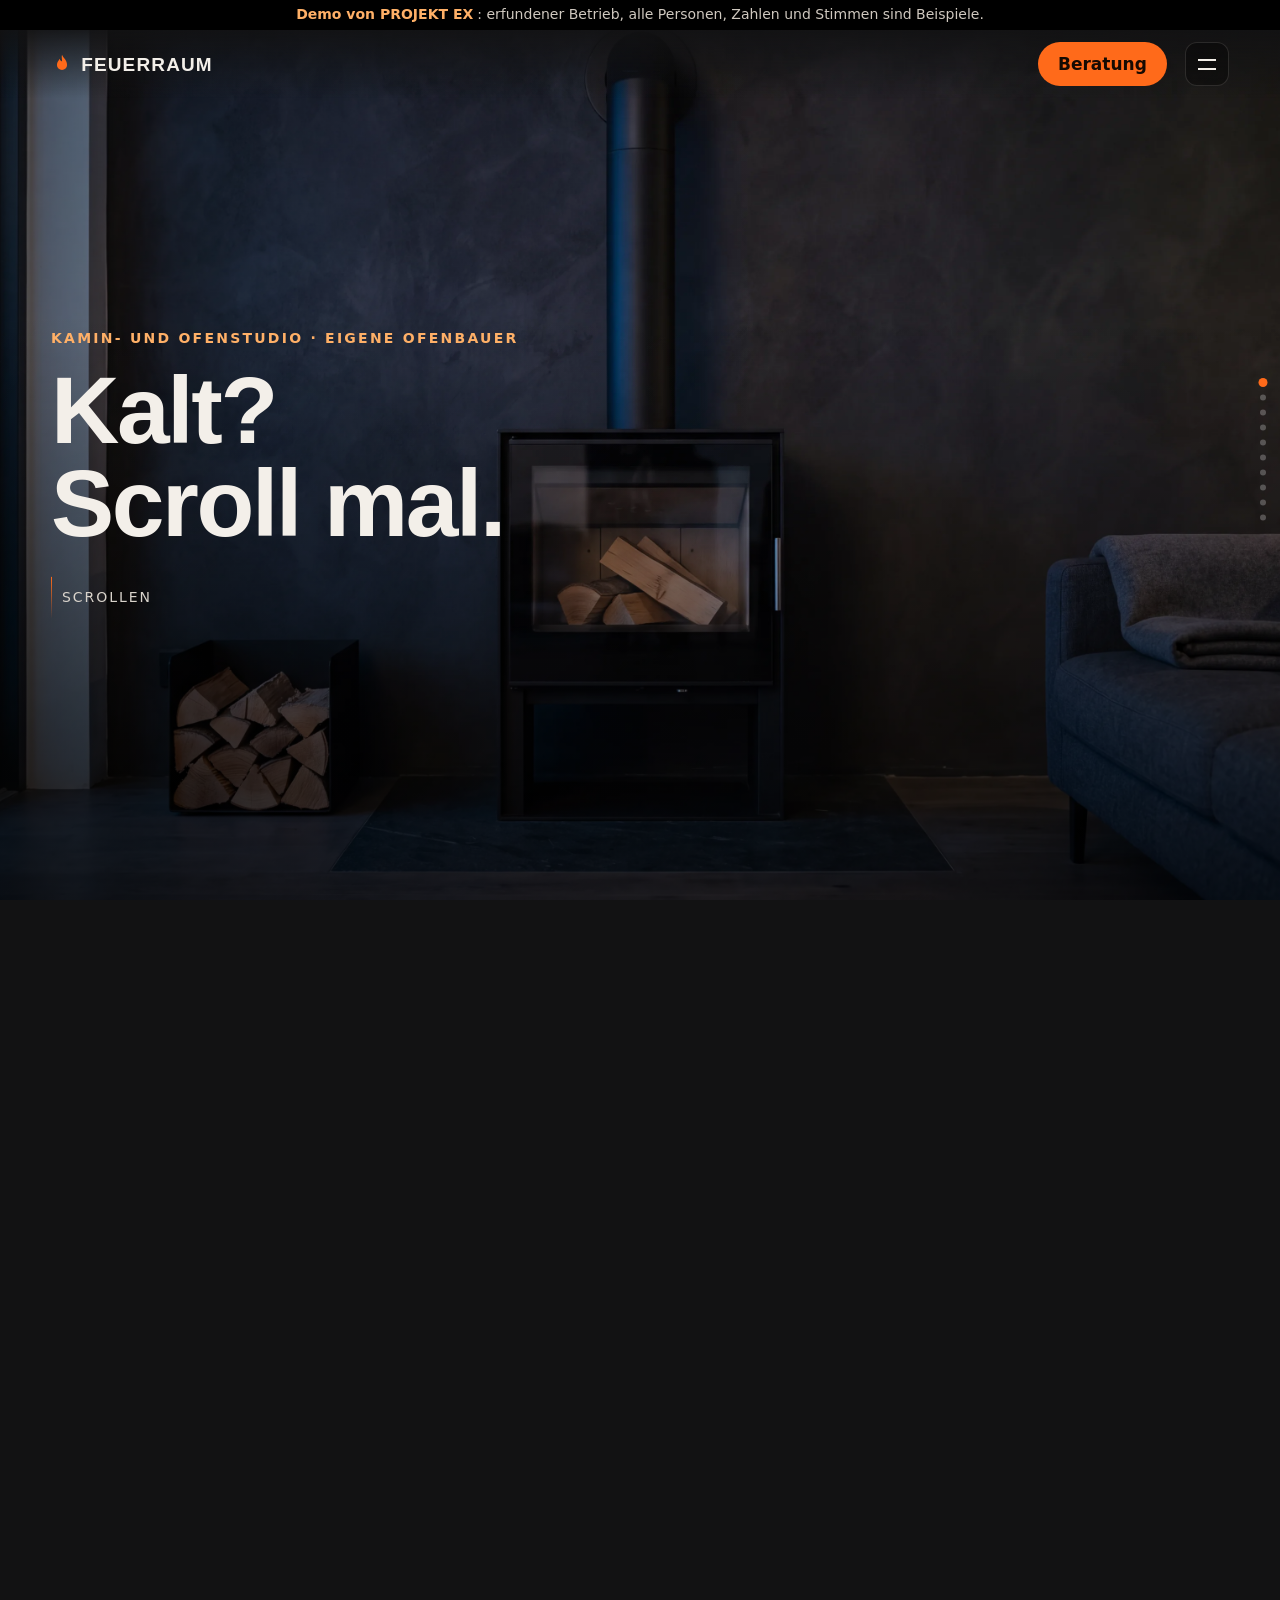
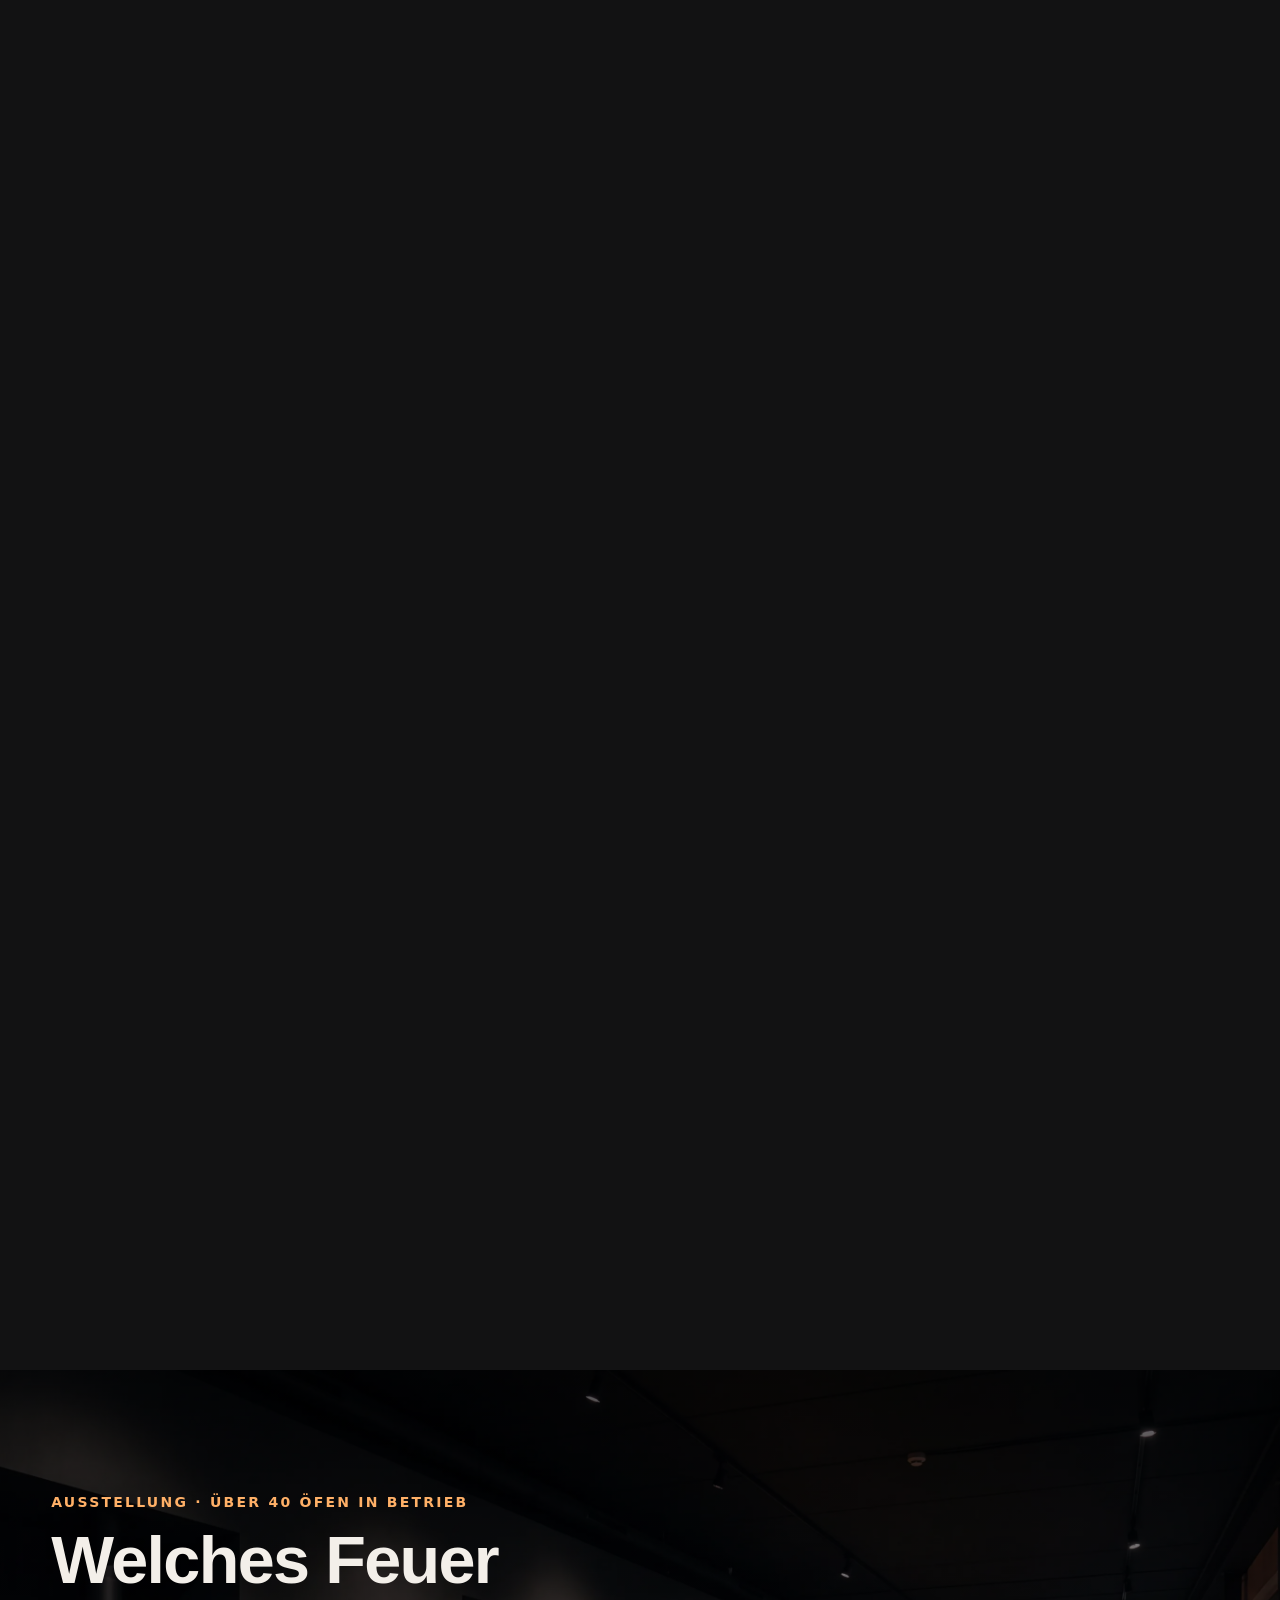
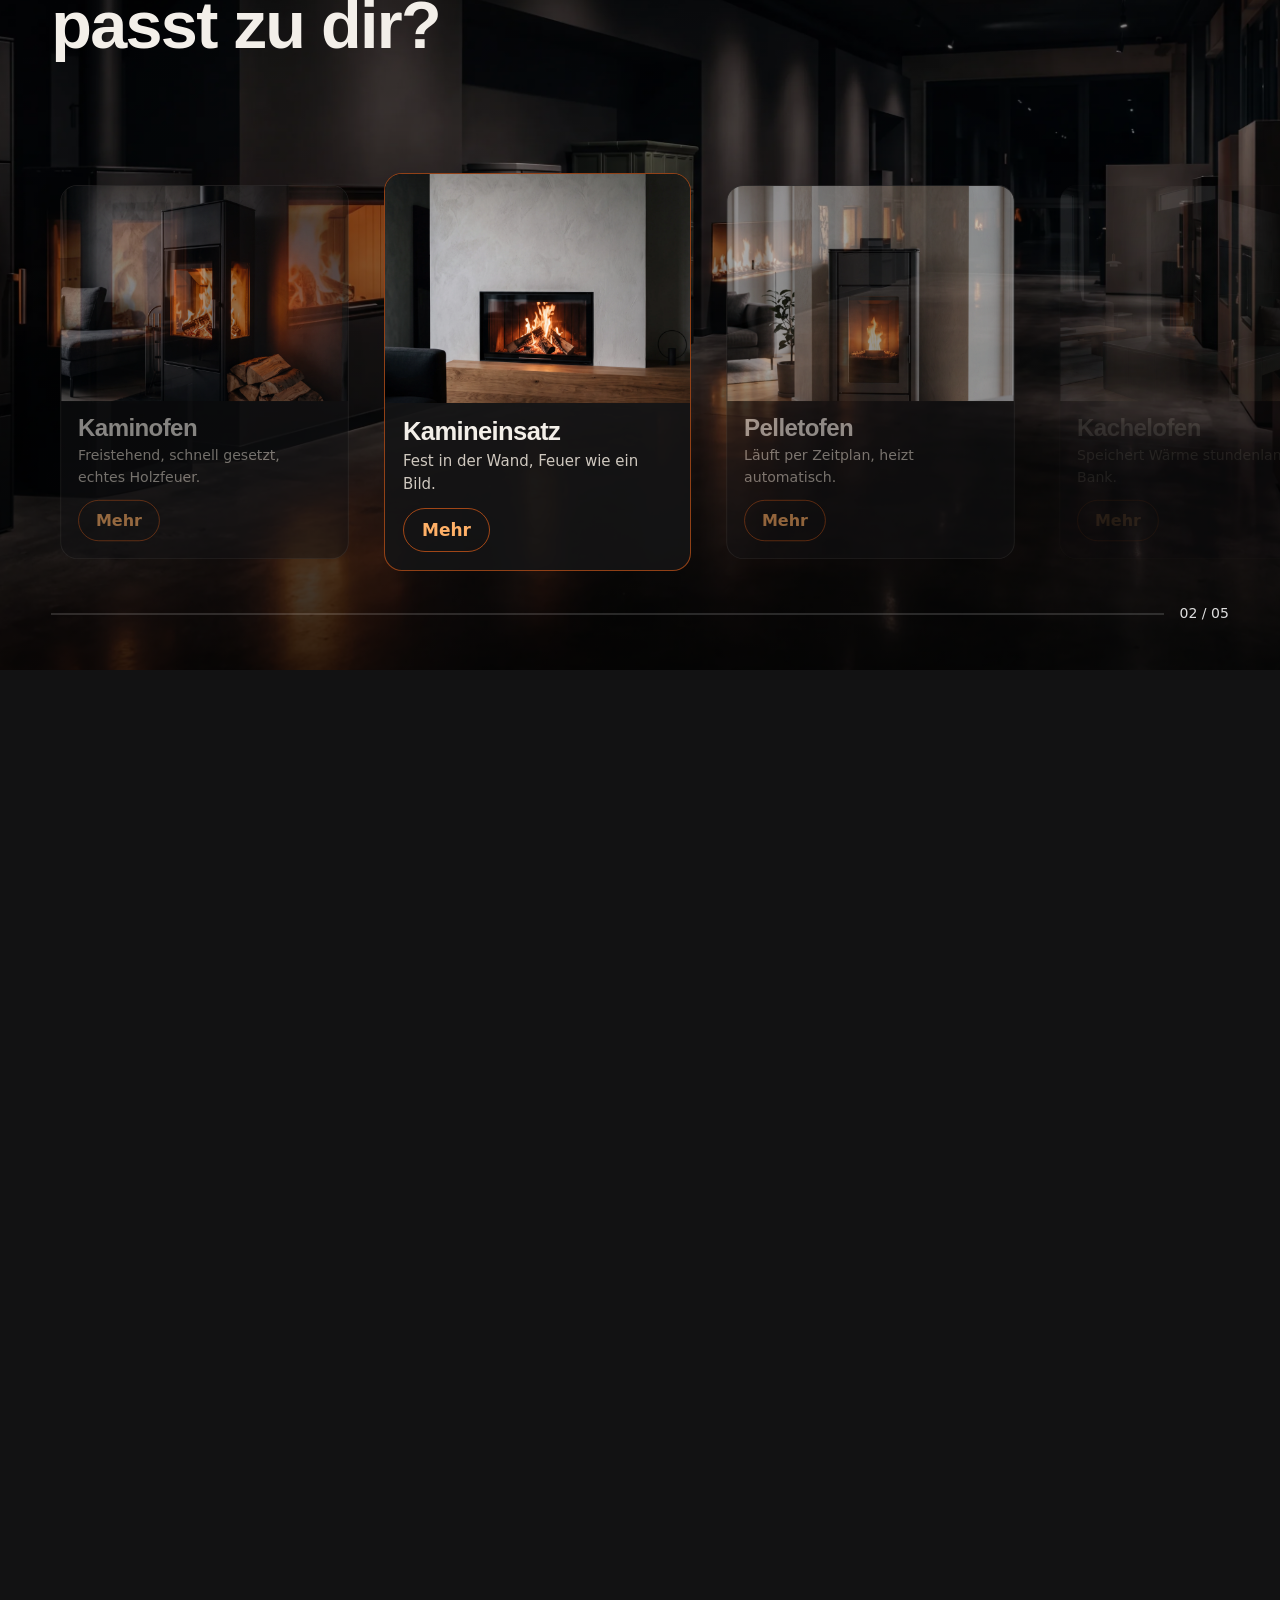
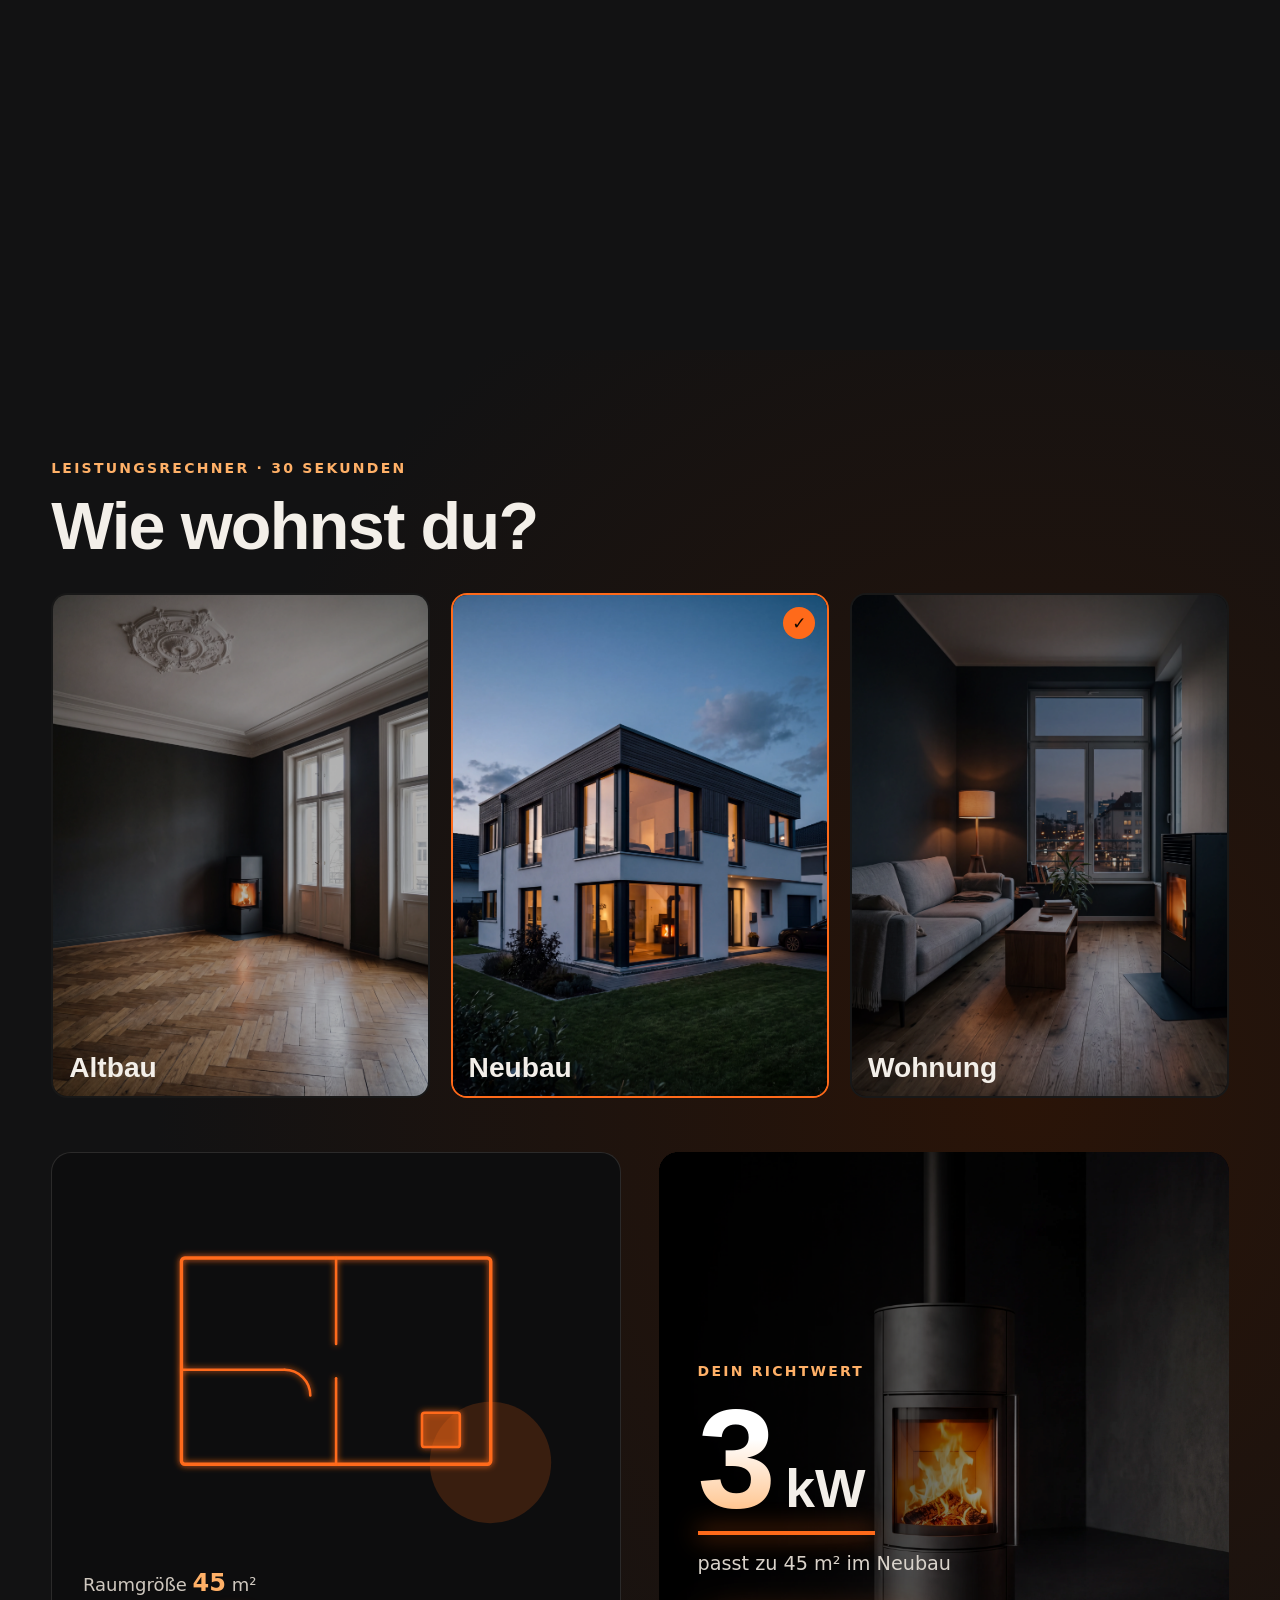
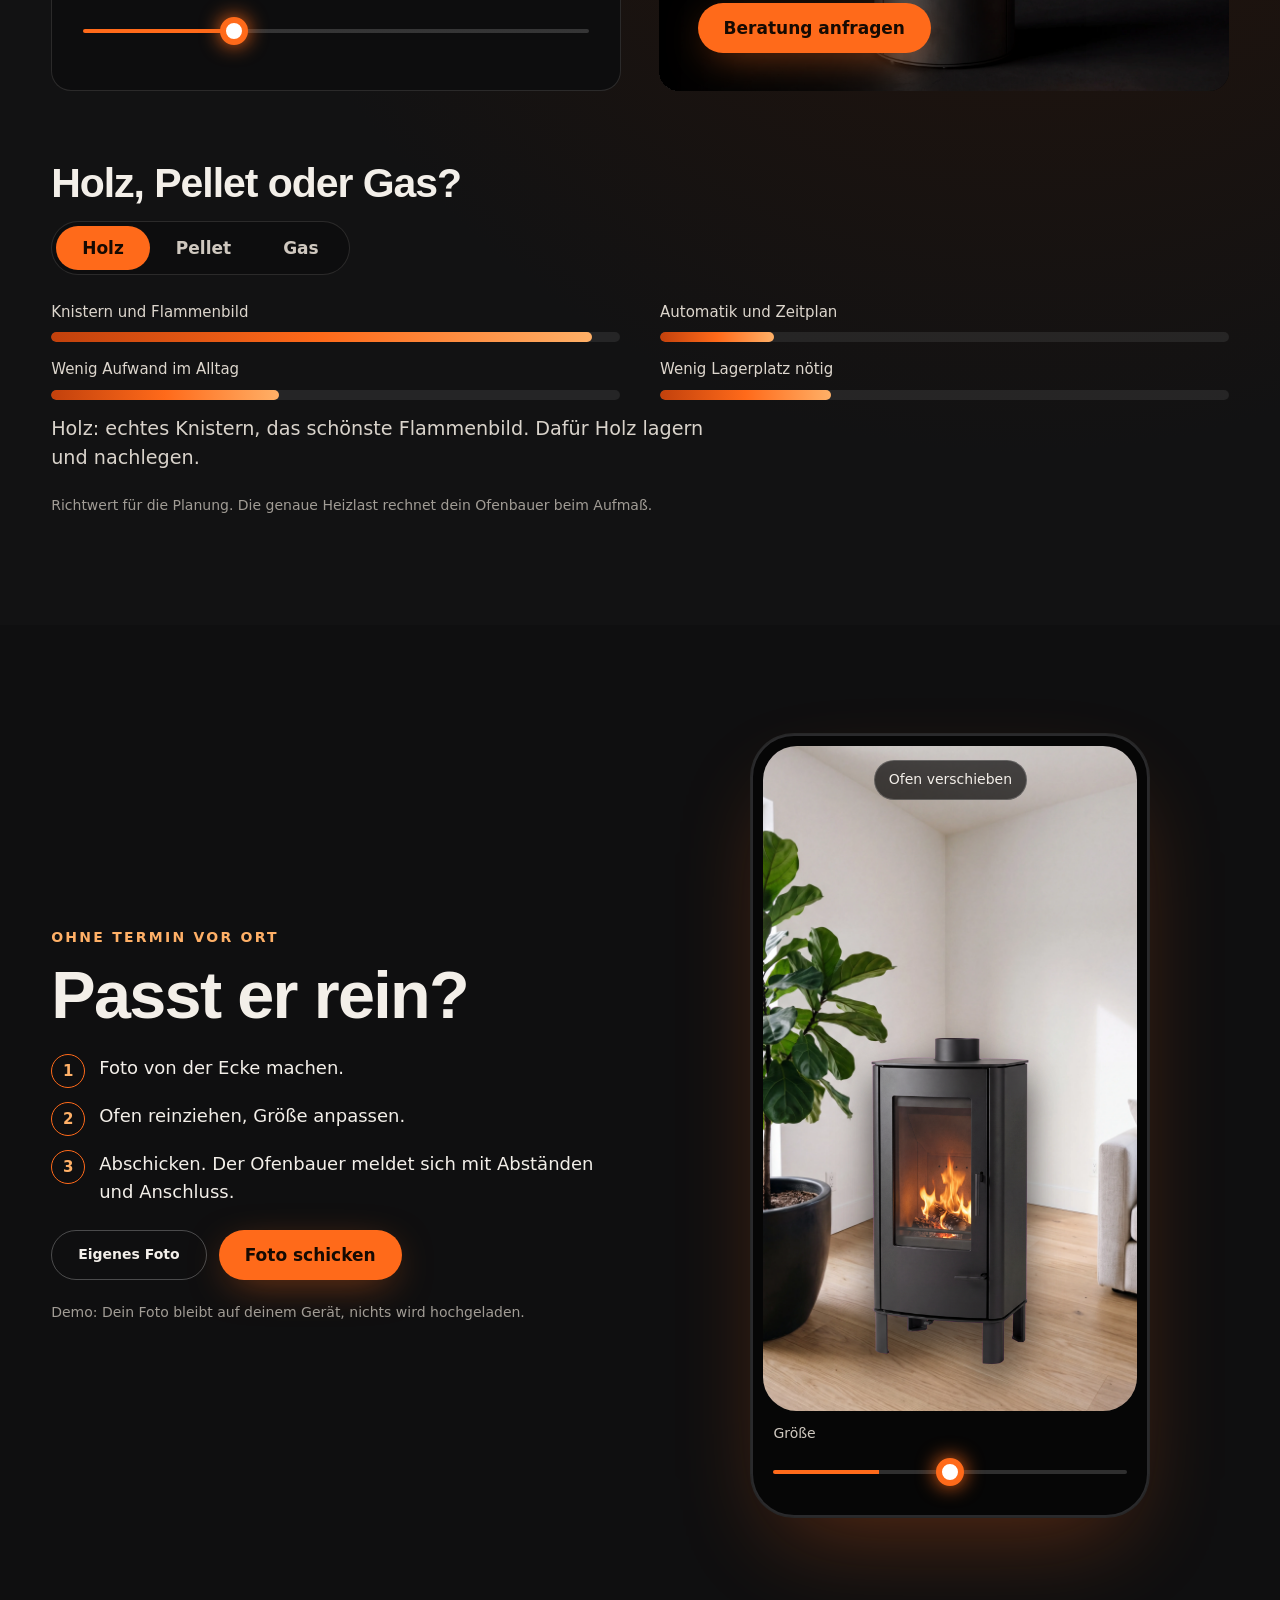
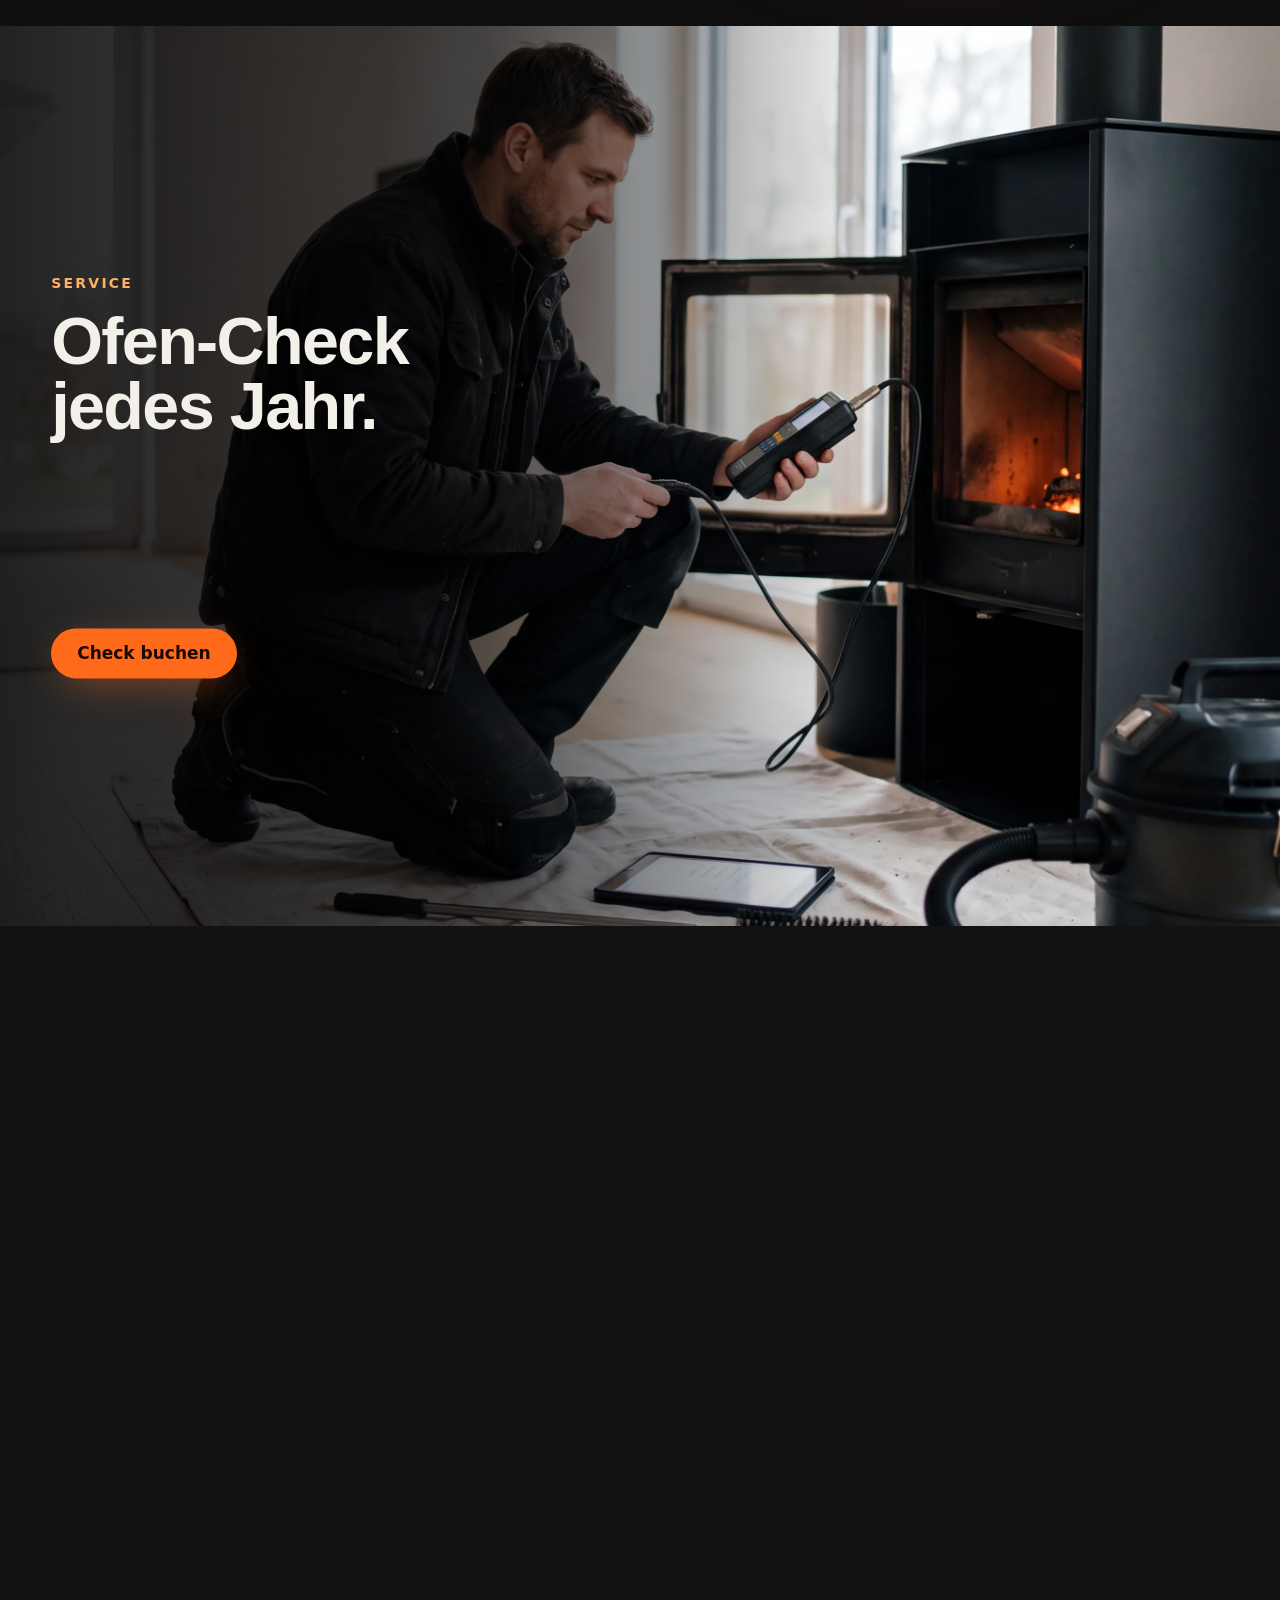
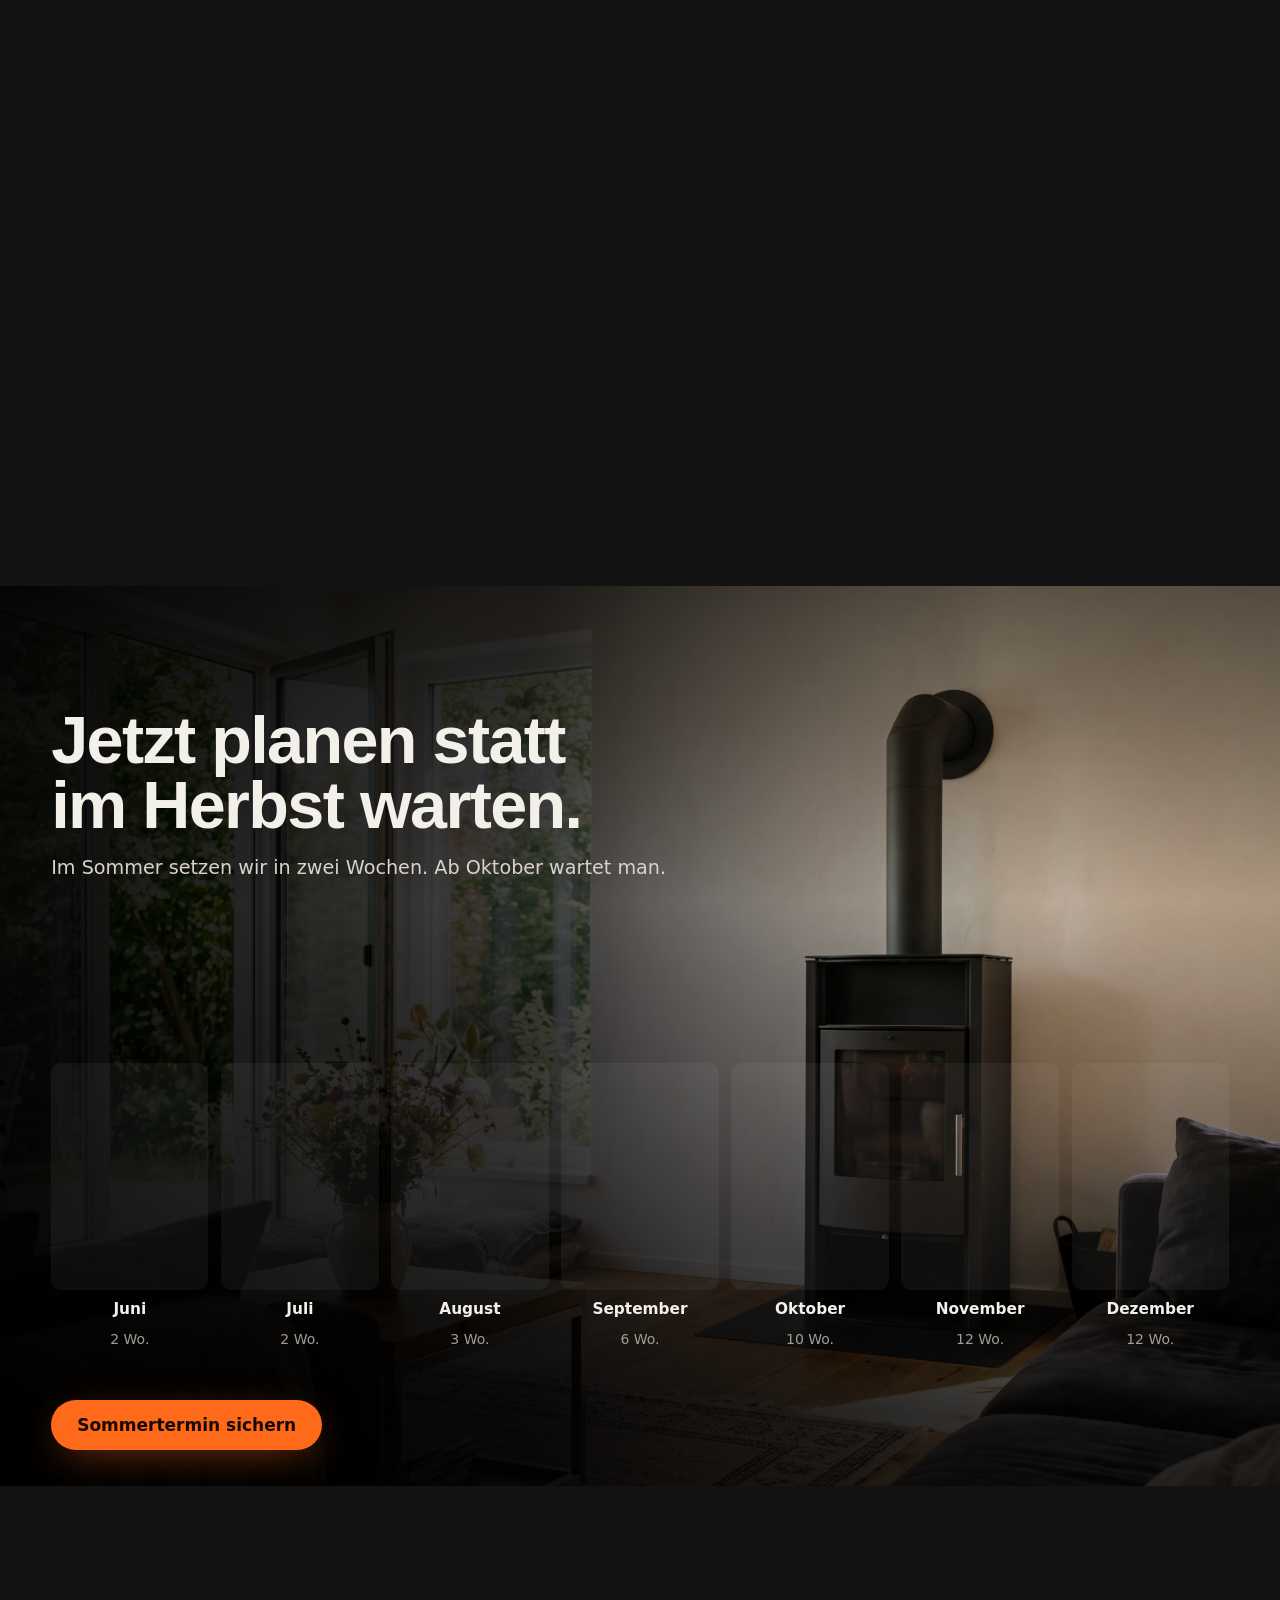
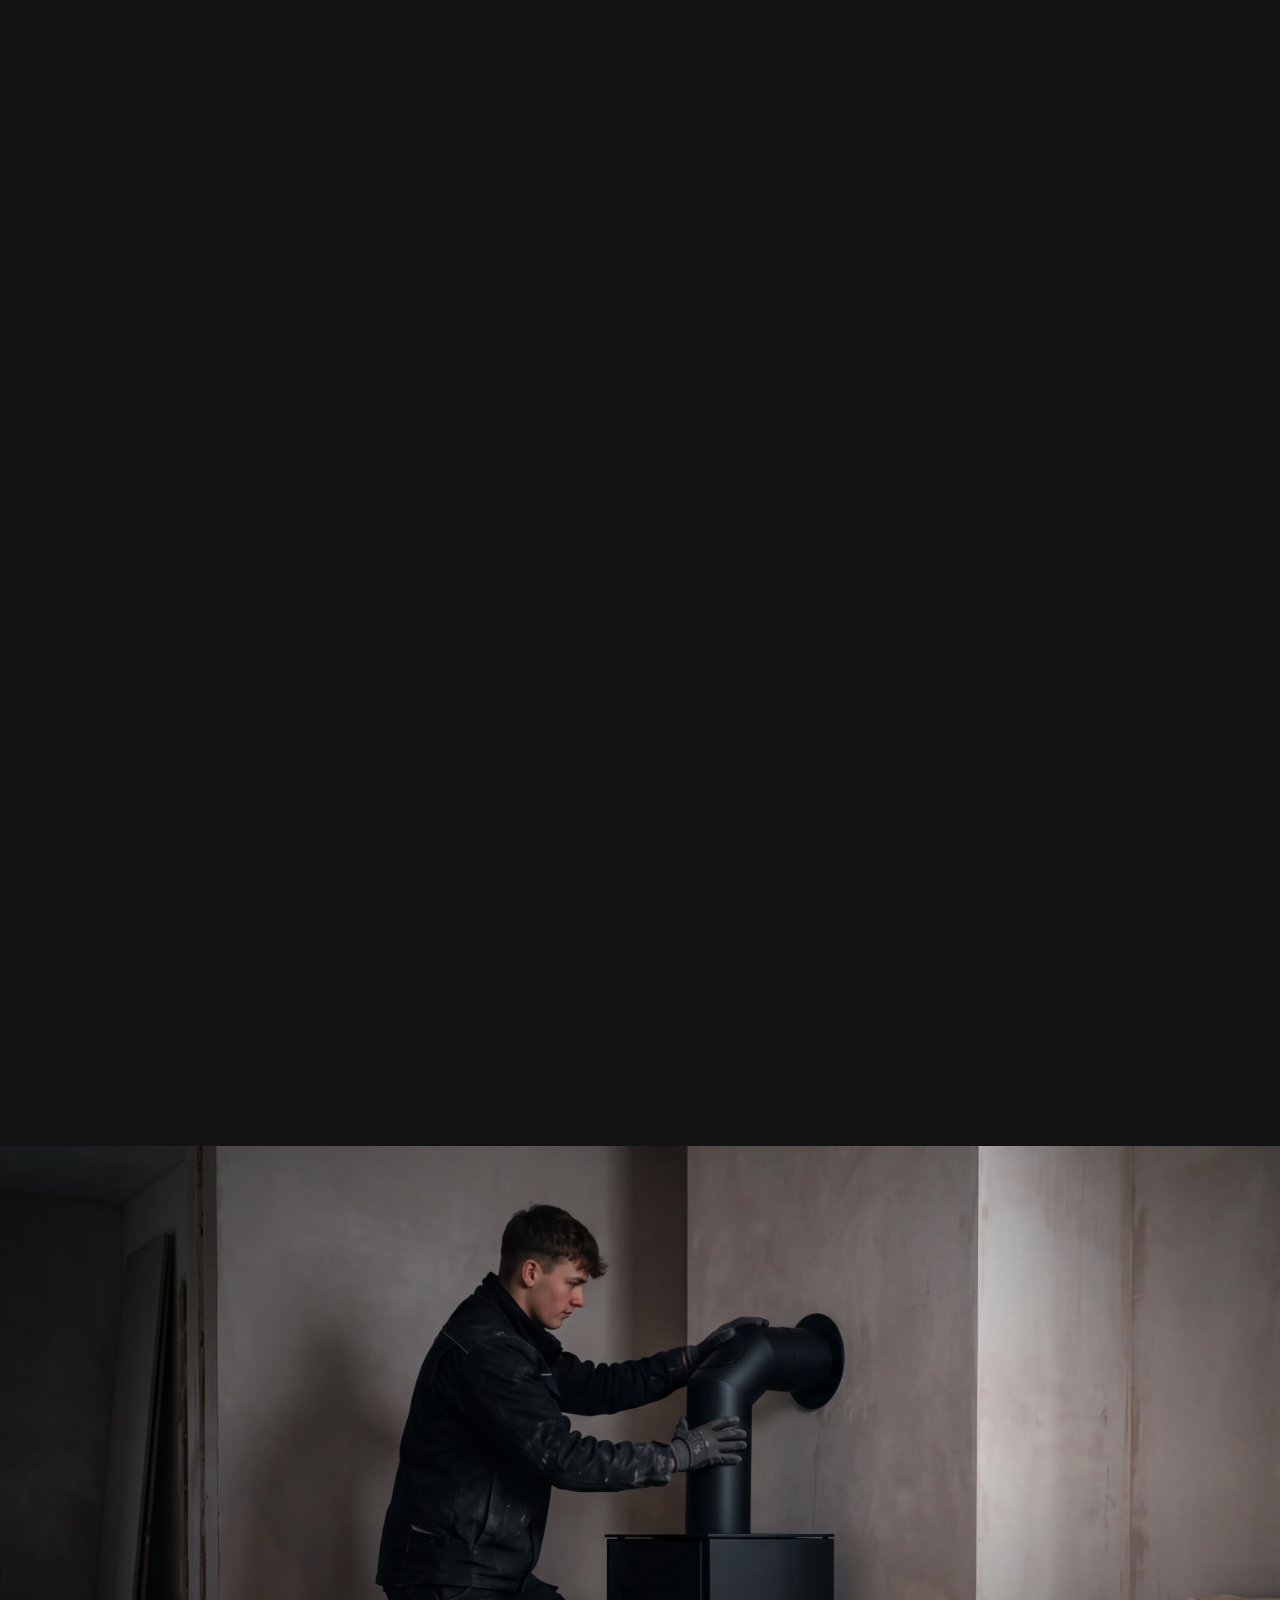
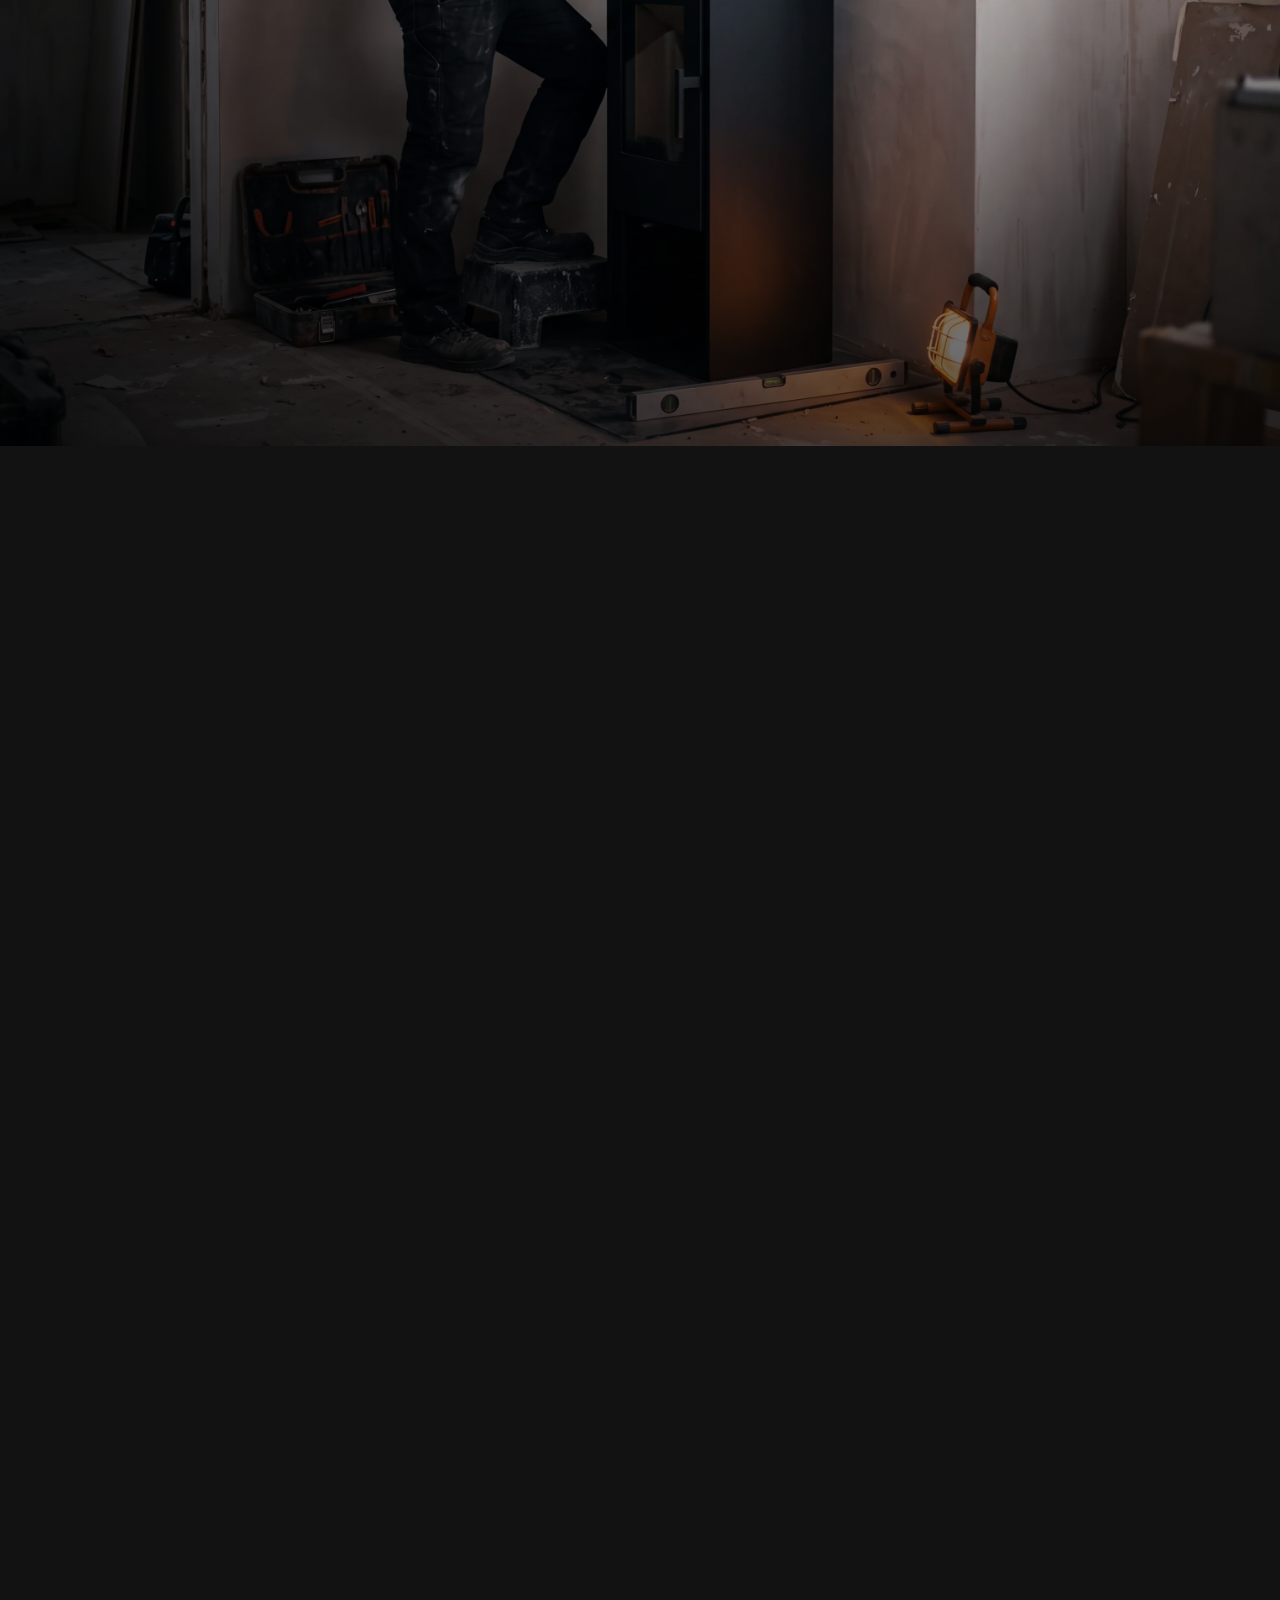
==== site/index.html @ bd29fd0e "FEUERRAUM Demo-Seite: alle Kapitel, 18 Bilder 4K, 3 Video-Entwürfe Co-Authored-By: Claude Opus 5.5 <" ====
<!doctype html>
<html lang="de">
<head>
<meta charset="utf-8">
<meta name="viewport" content="width=device-width,initial-scale=1,viewport-fit=cover">
<title>FEUERRAUM Kamin- und Ofenstudio (Demo)</title>
<meta name="description" content="Demo von PROJEKT EX: Website für ein erfundenes Kamin- und Ofenstudio mit eigenen Ofenbauern.">
<meta name="theme-color" content="#121213">
<link rel="icon" href="data:image/svg+xml,%3Csvg xmlns='http://www.w3.org/2000/svg' viewBox='0 0 64 64'%3E%3Crect width='64' height='64' rx='14' fill='%23121213'/%3E%3Cpath d='M32 10c4 10 14 14 14 28a14 14 0 0 1-28 0c0-8 5-11 7-17 2 5 5 7 7 7 0-6-2-12 0-18z' fill='%23ff6a1a'/%3E%3C/svg%3E">
<link rel="stylesheet" href="assets/css/style.css?v=1795502594">
<script>try{fetch('version.txt?'+Date.now(),{cache:'no-store'}).then(function(r){return r.ok?r.text():''}).then(function(v){v=v.trim();if(v&&v!=='1795502594'&&location.search.indexOf('v='+v)<0){var u=new URL(location.href);u.searchParams.set('v',v);location.replace(u.href)}}).catch(function(){})}catch(e){}</script>
</head>
<body>
<div class="demo"><span class="for">So könnte das für <span data-firma></span> aussehen. </span><b>Demo von PROJEKT EX</b><span class="long">: erfundener Betrieb, alle Personen, Zahlen und Stimmen sind Beispiele.</span><span class="short"> · erfundener Betrieb</span></div>

<header class="nav">
  <a class="nav-brand" href="#top" aria-label="FEUERRAUM, nach oben"><svg viewBox="0 0 24 24" aria-hidden="true"><path d="M12 2c1.6 4 5.5 5.6 5.5 11a5.5 5.5 0 0 1-11 0c0-3.2 2-4.4 2.8-6.7.8 2 2 2.8 2.8 2.8 0-2.4-.8-4.7-.1-7.1z"/></svg>FEUERRAUM</a>
  <nav class="nav-links" aria-label="Kapitel">
    <a href="#oefen">Öfen</a><a href="#rechner">Rechner</a><a href="#passt">Passt er rein?</a><a href="#service">Service</a><a href="#karriere">Karriere</a><a href="#bewertungen">Bewertungen</a><a href="#besuch">Ausstellung</a>
  </nav>
  <button class="nav-cta" data-open="termin">Beratung</button>
  <button class="nav-menu" aria-label="Menü öffnen" aria-expanded="false"><span></span><span></span></button>
</header>
<nav class="menu" aria-label="Kapitel (Menü)">
  <a href="#flamme">Erste Flamme</a><a href="#oefen">Öfen</a><a href="#rechner">Leistungsrechner</a><a href="#passt">Passt er rein?</a><a href="#service">Ofen-Check</a><a href="#planen">Früh planen</a><a href="#karriere">Karriere</a><a href="#bewerben">Bewerben</a><a href="#bewertungen">Bewertungen</a><a href="#besuch">Ausstellung</a>
</nav>
<div class="dots" aria-hidden="true"></div>

<main id="top">

<!-- 1 FILM: Erste Flamme (kalt → Streichholz → warm) -->
<section class="ch film" id="flamme" style="--h:330vh">
  <div class="stage">
    <div class="media">
      <img class="still" data-img="f1-kalt" alt="Wohnzimmer zur blauen Stunde, der Kaminofen ist noch kalt">
      <img class="still warm" data-img="f1-warm" alt="">
      <video class="vid" muted playsinline preload="auto" data-src="assets/vid/flamme"></video>
    </div>
    <div class="shade"></div>
    <div class="beat b-hero">
      <p class="kicker">Kamin- und Ofenstudio · eigene Ofenbauer</p>
      <h1>Kalt?<br>Scroll mal.</h1>
      <p class="hint"><span></span>Scrollen</p>
    </div>
    <div class="beat b-2"><h2>Die erste Flamme.</h2><p class="sub">Geplant, gesetzt und angeschlossen von unseren Ofenbauern.</p></div>
    <div class="beat b-3"><h2>Wärme,<br>die man sieht.</h2></div>
    <div class="glow"></div>
  </div>
</section>

<!-- 2 FILM + MOTION: Showroom, horizontale Fahrt durch fünf Feuerarten -->
<section class="ch ride" id="oefen" style="--h:420vh">
  <div class="stage">
    <div class="media">
      <img class="still" data-img="s-showroom" alt="Dunkler Showroom mit vielen brennenden Öfen">
      <video class="vid" muted playsinline preload="auto" data-src="assets/vid/showroom"></video>
    </div>
    <div class="shade dark"></div>
    <div class="ride-head">
      <p class="kicker">Ausstellung · über 40 Öfen in Betrieb</p>
      <h2>Welches Feuer<br>passt zu dir?</h2>
    </div>
    <div class="track" role="list">
      <article class="card" role="listitem" data-k="0"><div class="pic"><img class="still" data-img="o-kaminofen" alt="Freistehender schwarzer Kaminofen mit Holzfeuer"></div><h3>Kaminofen</h3><p>Freistehend, schnell gesetzt, echtes Holzfeuer.</p><button class="more">Mehr</button></article>
      <article class="card" role="listitem" data-k="1"><div class="pic"><img class="still" data-img="o-kamineinsatz" alt="Rahmenloser Kamineinsatz in heller Wand"></div><h3>Kamineinsatz</h3><p>Fest in der Wand, Feuer wie ein Bild.</p><button class="more">Mehr</button></article>
      <article class="card" role="listitem" data-k="2"><div class="pic"><img class="still" data-img="o-pelletofen" alt="Schlanker Pelletofen in Anthrazit"></div><h3>Pelletofen</h3><p>Läuft per Zeitplan, heizt automatisch.</p><button class="more">Mehr</button></article>
      <article class="card" role="listitem" data-k="3"><div class="pic"><img class="still" data-img="o-kachelofen" alt="Moderner Kachelofen mit dunkelgrünen Kacheln und Ofenbank"></div><h3>Kachelofen</h3><p>Speichert Wärme stundenlang. Mit Bank.</p><button class="more">Mehr</button></article>
      <article class="card" role="listitem" data-k="4"><div class="pic"><img class="still" data-img="o-gaskamin" alt="Linearer Gaskamin in dunkler Wand"></div><h3>Gaskamin</h3><p>Flamme per Knopfdruck, kein Holz schleppen.</p><button class="more">Mehr</button></article>
    </div>
    <div class="ride-bar"><i></i><span class="ride-n">01 / 05</span></div>
  </div>
</section>

<!-- 3 MOTION: Leistungsrechner (Wohnsituation → Raumgröße → Brennstoff → kW) -->
<section class="blk calc" id="rechner">
  <div class="wrap">
    <p class="kicker">Leistungsrechner · 30 Sekunden</p>
    <h2 class="big">Wie wohnst du?</h2>
    <div class="tiles" role="radiogroup" aria-label="Wohnsituation">
      <button class="tile" role="radio" aria-checked="false" data-f="0.1"><img class="still" data-img="q-altbau" alt=""><span>Altbau</span></button>
      <button class="tile on" role="radio" aria-checked="true" data-f="0.055"><img class="still" data-img="q-neubau" alt=""><span>Neubau</span></button>
      <button class="tile" role="radio" aria-checked="false" data-f="0.075"><img class="still" data-img="q-wohnung" alt=""><span>Wohnung</span></button>
    </div>
    <div class="calc-grid">
      <div class="plan-box">
        <svg class="plan" viewBox="0 0 400 280" aria-hidden="true">
          <defs><filter id="gl" x="-20%" y="-20%" width="140%" height="140%"><feGaussianBlur stdDeviation="4" result="b"/><feMerge><feMergeNode in="b"/><feMergeNode in="SourceGraphic"/></feMerge></filter></defs>
          <g class="room" filter="url(#gl)">
            <rect class="walls" x="20" y="20" width="360" height="240" rx="4"/>
            <line x1="200" y1="20" x2="200" y2="120"/><line x1="20" y1="150" x2="140" y2="150"/>
            <path d="M200 160 v100"/><path d="M140 150 a30 30 0 0 1 30 30" class="door"/>
            <rect x="300" y="200" width="44" height="40" rx="3" class="stove"/>
          </g>
          <circle class="heat" cx="322" cy="220" r="40"/>
        </svg>
        <label class="slider"><span>Raumgröße <b class="m2">45</b> m²</span>
          <input type="range" min="15" max="120" step="1" value="45" aria-label="Raumgröße in Quadratmetern">
        </label>
      </div>
      <div class="result">
        <img class="still res-img" data-img="r-ofen" alt="Moderner grauer Kaminofen mit Feuer">
        <div class="res-txt">
          <p class="kicker">Dein Richtwert</p>
          <p class="kw"><b class="kw-n">4</b><span> kW</span></p>
          <p class="sub res-line">passt zu 45 m² im Neubau</p>
          <button class="btn" data-open="termin">Beratung anfragen</button>
        </div>
      </div>
    </div>
    <h3 class="mid">Holz, Pellet oder Gas?</h3>
    <div class="fuel" role="tablist" aria-label="Brennstoff">
      <button role="tab" class="on" aria-selected="true" data-k="holz">Holz</button><button role="tab" aria-selected="false" data-k="pellet">Pellet</button><button role="tab" aria-selected="false" data-k="gas">Gas</button>
    </div>
    <div class="bars">
      <div class="bar"><span>Knistern und Flammenbild</span><i><b></b></i></div>
      <div class="bar"><span>Automatik und Zeitplan</span><i><b></b></i></div>
      <div class="bar"><span>Wenig Aufwand im Alltag</span><i><b></b></i></div>
      <div class="bar"><span>Lagerplatz für Brennstoff</span><i><b></b></i></div>
    </div>
    <p class="fuel-txt sub"></p>
    <p class="note">Richtwert für die Planung. Die genaue Heizlast rechnet dein Ofenbauer beim Aufmaß.</p>
  </div>
</section>

<!-- 4 MOTION: Passt er rein? Foto + Ofen reinziehen -->
<section class="blk passt" id="passt">
  <div class="wrap two">
    <div class="passt-l">
      <p class="kicker">Ohne Termin vor Ort</p>
      <h2 class="big">Passt er rein?</h2>
      <ol class="how">
        <li><b>1</b>Foto von der Ecke machen.</li>
        <li><b>2</b>Ofen reinziehen, Größe anpassen.</li>
        <li><b>3</b>Abschicken. Der Ofenbauer meldet sich mit Abständen und Anschluss.</li>
      </ol>
      <div class="passt-btns">
        <label class="btn ghost file">Eigenes Foto<input type="file" accept="image/*" hidden></label>
        <button class="btn" data-open="foto">Foto schicken</button>
      </div>
      <p class="note">Demo: Dein Foto bleibt auf deinem Gerät, nichts wird hochgeladen.</p>
    </div>
    <div class="phone" data-need="e-ecke">
      <div class="screen">
        <img class="still room-img" data-img="e-ecke" alt="Leere Zimmerecke">
        <img class="stove-x" data-img="x-ofen" data-png alt="Ofen zum Verschieben" draggable="false">
        <div class="hud"><span>Ofen verschieben</span></div>
      </div>
      <label class="slider small"><span>Größe</span><input class="sz" type="range" min="40" max="160" value="100" aria-label="Ofengröße"></label>
    </div>
  </div>
</section>

<!-- 5 MOTION: Ofen-Check -->
<section class="ch pin" id="service" style="--h:240vh">
  <div class="stage">
    <div class="media"><img class="still" data-img="c-check" alt="Ofenbauer misst mit einem digitalen Abgasmessgerät"></div>
    <div class="shade side"></div>
    <div class="svc">
      <p class="kicker">Service</p>
      <h2>Ofen-Check<br>jedes Jahr.</h2>
      <ul class="svc-list">
        <li><b>Reinigen</b><span>Brennraum, Rauchrohr, Glas.</span></li>
        <li><b>Dichtung</b><span>Tür und Glas, bevor es zieht.</span></li>
        <li><b>Messung</b><span>Abgas und Zug, digital protokolliert.</span></li>
      </ul>
      <button class="btn" data-open="termin">Check buchen</button>
    </div>
  </div>
</section>

<!-- 6 MOTION: Früh planen, Monatsleiste -->
<section class="ch pin" id="planen" style="--h:240vh">
  <div class="stage">
    <div class="media"><img class="still" data-img="p-sommer" alt="Wohnzimmer im Sommer, Ofen kalt"></div>
    <div class="shade bottom"></div>
    <div class="plan-txt">
      <h2>Jetzt planen statt<br>im Herbst warten.</h2>
      <p class="sub">Im Sommer setzen wir in zwei Wochen. Ab Oktober wartet man.</p>
    </div>
    <div class="months" aria-label="Wartezeit nach Monat">
      <div class="mo" data-w="2"><i><b></b></i><span>Juni</span><em>2 Wo.</em></div>
      <div class="mo" data-w="2"><i><b></b></i><span>Juli</span><em>2 Wo.</em></div>
      <div class="mo" data-w="3"><i><b></b></i><span>August</span><em>3 Wo.</em></div>
      <div class="mo hot" data-w="6"><i><b></b></i><span>September</span><em>6 Wo.</em></div>
      <div class="mo hot" data-w="10"><i><b></b></i><span>Oktober</span><em>10 Wo.</em></div>
      <div class="mo hot" data-w="12"><i><b></b></i><span>November</span><em>12 Wo.</em></div>
      <div class="mo hot" data-w="12"><i><b></b></i><span>Dezember</span><em>12 Wo.</em></div>
    </div>
    <button class="btn plan-btn" data-open="termin">Sommertermin sichern</button>
  </div>
</section>

<!-- 7 FILM: Karriere -->
<section class="ch film" id="karriere" style="--h:420vh">
  <div class="stage">
    <div class="media">
      <img class="still" data-img="k-azubi" alt="Junger Ofenbauer montiert ein Rauchrohr">
      <video class="vid" muted playsinline preload="auto" data-src="assets/vid/karriere"></video>
    </div>
    <div class="shade"></div>
    <div class="kin k1"><span>Feuer</span><span>machen</span><span>ist ein</span><span class="ac">Beruf.</span></div>
    <div class="kin k2"><span>Feste Crew.</span></div>
    <div class="kin k3"><span>Eigener</span><span>Firmenwagen.</span></div>
    <div class="kin k4"><span>Meister?</span><span class="ac">Zahlen wir mit.</span></div>
    <div class="kin k5"><span>Feierabend ist</span><span>Feierabend.</span></div>
    <div class="tag">Ofenbauer · Azubi · Quereinstieg</div>
  </div>
</section>

<!-- 8 Bewerbung in 60 Sekunden -->
<section class="blk apply" id="bewerben">
  <div class="wrap two">
    <div>
      <p class="kicker">Ohne Anschreiben, ohne Lebenslauf</p>
      <h2 class="big">In 60 Sekunden<br>bewerben.</h2>
      <div class="clock"><svg viewBox="0 0 120 120" aria-hidden="true"><circle cx="60" cy="60" r="52"/><circle class="arc" cx="60" cy="60" r="52"/></svg><b class="sec">60</b><span>Sekunden</span></div>
    </div>
    <div class="quiz" aria-live="polite">
      <div class="q on" data-q="0"><p class="qn">1 / 4</p><h3>Was passt zu dir?</h3><div class="opts"><button>Ausbildung zum Ofenbauer</button><button>Ich bin schon Ofenbauer</button><button>Quereinstieg aus dem Handwerk</button></div></div>
      <div class="q" data-q="1"><p class="qn">2 / 4</p><h3>Führerschein Klasse B?</h3><div class="opts"><button>Ja</button><button>Mache ich gerade</button><button>Noch nicht</button></div></div>
      <div class="q" data-q="2"><p class="qn">3 / 4</p><h3>Ab wann?</h3><div class="opts"><button>Sofort</button><button>Ab Sommer</button><button>Später</button></div></div>
      <form class="q" data-q="3"><p class="qn">4 / 4</p><h3>Wie erreichen wir dich?</h3>
        <div class="fields">
          <label>Vorname<input name="vn" autocomplete="given-name" required></label>
          <label>Nachname<input name="nn" autocomplete="family-name" required></label>
          <label>Wohnort<input name="ort" autocomplete="address-level2"></label>
          <label>E-Mail<input name="mail" type="email" autocomplete="email"></label>
          <label class="full">Handynummer<input name="tel" type="tel" autocomplete="tel" required></label>
        </div>
        <button class="btn" type="submit">Abschicken</button>
      </form>
      <div class="q" data-q="4"><h3>Danke!</h3><p class="sub">Demo: Hier würde sich der Meister innerhalb eines Tages melden.</p><button class="btn ghost again">Nochmal ansehen</button></div>
    </div>
  </div>
</section>

<!-- 9 Bewertungen (nur Beispiele) -->
<section class="blk reviews" id="bewertungen">
  <div class="wrap">
    <p class="kicker">Bewertungen</p>
    <h2 class="big">Was Kunden sagen.</h2>
    <div class="rv-stage">
      <figure class="rv on"><blockquote>„Ofenbauer kam zum Aufmaß, zwei Wochen später brannte das Feuer. Alles abgedeckt, nichts dreckig.“</blockquote><figcaption>Beispiel · noch keine echte Bewertung</figcaption></figure>
      <figure class="rv"><blockquote>„Wir haben nur ein Foto geschickt und wussten am nächsten Tag, welcher Ofen in die Ecke passt.“</blockquote><figcaption>Beispiel · noch keine echte Bewertung</figcaption></figure>
      <figure class="rv"><blockquote>„Der jährliche Check ist schnell gemacht, das Protokoll kommt direkt aufs Handy.“</blockquote><figcaption>Beispiel · noch keine echte Bewertung</figcaption></figure>
    </div>
    <div class="marquee" aria-hidden="true"><div class="mq-in"><span>Aufmaß vor Ort</span><span>Sauberer Einbau</span><span>Abnahme mit Schornsteinfeger</span><span>Ausstellung mit Feuer</span><span>Jährlicher Check</span><span>Aufmaß vor Ort</span><span>Sauberer Einbau</span><span>Abnahme mit Schornsteinfeger</span><span>Ausstellung mit Feuer</span><span>Jährlicher Check</span></div></div>
    <p class="note">Hier stehen später die echten Google- und Tripadvisor-Bewertungen des Studios, mit Note, Anzahl und Link.</p>
  </div>
</section>

<!-- 10 Ausstellung besuchen -->
<section class="blk visit" id="besuch">
  <div class="visit-img" data-need="b-beratung"><img class="still" data-img="b-beratung" alt="Beratungstisch mit Kachel- und Steinmustern im Showroom"></div>
  <div class="wrap two">
    <div>
      <h2 class="big">Komm vorbei.<br>Das Feuer brennt schon.</h2>
      <p class="sub">In der Ausstellung brennen die Öfen wirklich. Bring Maße und ein Foto mit.</p>
      <dl class="hours"><dt>Mo bis Fr</dt><dd>9 bis 18 Uhr</dd><dt>Samstag</dt><dd>10 bis 14 Uhr</dd></dl>
      <svg class="map" viewBox="0 0 400 220" aria-label="Lageplan (Beispiel)" role="img">
        <path d="M0 160 C80 140 120 180 200 150 S320 90 400 110" class="road"/><path d="M60 0 C90 60 70 140 120 220" class="road"/><path d="M260 0 C250 70 300 150 280 220" class="road thin"/><path d="M0 60 H400" class="road thin"/>
        <circle cx="236" cy="128" r="26" class="pin-glow"/><path d="M236 104c-9 0-16 7-16 16 0 12 16 26 16 26s16-14 16-26c0-9-7-16-16-16z" class="pin"/><circle cx="236" cy="120" r="5" fill="#121213"/>
      </svg>
    </div>
    <div class="cal">
      <h3>Ausstellung besuchen</h3>
      <div class="cal-head"><button class="cal-prev" aria-label="Vorheriger Monat">‹</button><b class="cal-m"></b><button class="cal-next" aria-label="Nächster Monat">›</button></div>
      <div class="cal-grid"></div>
      <div class="slots"><button>10:00</button><button>12:00</button><button>15:00</button><button>17:00</button></div>
      <button class="btn cal-go" disabled>Termin buchen</button>
    </div>
  </div>
</section>

</main>

<footer class="foot">
  <a class="nav-brand" href="#top">FEUERRAUM</a>
  <p>Kamin- und Ofenstudio mit eigenen Ofenbauern. Erfundener Betrieb, Demo von PROJEKT EX.</p>
  <p class="foot-l"><button data-open="impressum">Impressum</button><button data-open="impressum">Datenschutz</button></p>
</footer>

<div class="sheet" hidden><button class="sheet-x" aria-label="Schließen">×</button><p class="kicker"></p><h3></h3><p class="txt"></p><ul class="pts"></ul><button class="btn" data-open="termin">In der Ausstellung ansehen</button></div>

<dialog class="modal" id="m-termin"><form method="dialog"><button class="x" aria-label="Schließen" value="x">×</button><h3>Beratung anfragen</h3><p class="sub">Demo: Das Formular sendet nichts.</p>
  <label>Name<input autocomplete="name" required></label><label>Telefon<input type="tel" autocomplete="tel" required></label>
  <label>Worum geht's?<select><option>Neuer Ofen</option><option>Ofen-Check</option><option>Ausstellung besuchen</option></select></label>
  <button class="btn" value="ok">Absenden</button></form></dialog>
<dialog class="modal" id="m-foto"><form method="dialog"><button class="x" aria-label="Schließen" value="x">×</button><h3>Foto an den Ofenbauer</h3><p class="sub">Demo: Das Formular sendet nichts.</p>
  <label>Name<input autocomplete="name" required></label><label>Telefon oder E-Mail<input required></label>
  <label>Wo soll der Schornstein hin?<select><option>Schornstein vorhanden</option><option>Kein Schornstein</option><option>Weiß ich nicht</option></select></label>
  <button class="btn" value="ok">Foto schicken</button></form></dialog>
<dialog class="modal" id="m-impressum"><form method="dialog"><button class="x" aria-label="Schließen" value="x">×</button><h3>Impressum</h3><p class="sub">FEUERRAUM ist ein erfundener Betrieb. Diese Seite ist eine Demo von PROJEKT EX und zeigt, wie eine Website für ein Kamin- und Ofenstudio aussehen kann.</p></form></dialog>
<div class="toast" hidden></div>

<script src="assets/js/img.js?v=1795502594"></script>
<script src="assets/js/app.js?v=1795502594"></script>
</body>
</html>
---- site/assets/css/style.css ----
@font-face{font-family:"Inter";src:url("../fonts/inter.woff2") format("woff2");font-weight:100 900;font-display:swap}
@font-face{font-family:"Grotesk";src:url("../fonts/grotesk.woff2") format("woff2");font-weight:300 700;font-display:swap}

:root{
  --bg:#121213;--bg2:#1a1a1c;--bg3:#232325;--ink:#f3efe9;--muted:#a19c95;--line:rgba(243,239,233,.13);
  --ember:#ff6a1a;--ember2:#ffb067;--ember-d:#c2410c;
  --head:clamp(44px,7.4vw,118px);--h2:clamp(34px,5.2vw,82px);
  --pad:clamp(16px,4vw,56px);--demo:30px;
}
*{box-sizing:border-box}
html{scroll-behavior:smooth;-webkit-text-size-adjust:100%}
body{margin:0;background:var(--bg);color:var(--ink);font:400 17px/1.55 "Inter",system-ui,sans-serif;-webkit-font-smoothing:antialiased;overflow-x:hidden}
img{display:block;max-width:100%}
button,input,select{font:inherit;color:inherit}
button{cursor:pointer}
a{color:inherit}
h1,h2,h3{font-family:"Grotesk","Inter",sans-serif;font-weight:700;letter-spacing:-.025em;line-height:.98;margin:0}
.kicker{font-size:14px;letter-spacing:.16em;text-transform:uppercase;color:var(--ember2);margin:0 0 14px;font-weight:600}
.sub{color:#d9d3cb;font-size:clamp(16px,1.5vw,20px);max-width:36em;margin:14px 0 0}
.note{color:var(--muted);font-size:14px;margin:22px 0 0}
.ac{color:var(--ember)}
:focus-visible{outline:2px solid var(--ember2);outline-offset:3px}

/* Demo-Leiste + Kopfzeile */
.demo{position:fixed;inset:0 0 auto;z-index:60;height:var(--demo);display:flex;align-items:center;justify-content:center;padding:0 12px;background:#000;color:#cfc8bf;font-size:14px;white-space:nowrap;overflow:hidden;text-overflow:ellipsis}
.demo .short{display:none}
@media (max-width:900px){.demo{justify-content:flex-start}.demo .long{display:none}.demo .short{display:inline}.has-firma .demo .short{display:none}}
.demo .for{display:none}.has-firma .demo .for{display:inline}
.demo b{color:var(--ember2);font-weight:600;margin-right:4px}
.nav{position:fixed;top:var(--demo);left:0;right:0;z-index:50;display:flex;align-items:center;gap:18px;padding:12px var(--pad);background:linear-gradient(#121213e6,#12121300)}
.nav-brand{display:flex;align-items:center;gap:8px;font:700 19px/1 "Grotesk",sans-serif;letter-spacing:.06em;text-decoration:none;min-height:44px}
.nav-brand svg{width:22px;height:22px;fill:var(--ember)}
.nav-links{display:flex;gap:4px;margin-left:auto}
.nav-links a{text-decoration:none;font-size:14px;padding:12px 10px;color:#ddd6cd;border-radius:8px;white-space:nowrap}
.nav-links a:hover{color:#fff;background:#ffffff12}
.nav-cta{border:0;background:var(--ember);color:#160a02;font-weight:700;border-radius:999px;padding:0 20px;min-height:44px;white-space:nowrap}
.nav-menu{display:none;width:44px;height:44px;border:1px solid var(--line);background:#00000055;border-radius:12px;position:relative}
.nav-menu span{position:absolute;left:12px;right:12px;height:2px;background:var(--ink);transition:.3s}
.nav-menu span:first-child{top:16px}.nav-menu span:last-child{top:25px}
.menu-open .nav-menu span:first-child{top:21px;transform:rotate(45deg)}.menu-open .nav-menu span:last-child{top:21px;transform:rotate(-45deg)}
.menu{position:fixed;inset:0;z-index:45;background:#0d0d0ef5;display:flex;flex-direction:column;justify-content:center;gap:2px;padding:90px var(--pad) 40px;opacity:0;pointer-events:none;transition:opacity .3s;overflow-y:auto}
.menu a{font:700 clamp(26px,6vw,44px)/1.15 "Grotesk",sans-serif;text-decoration:none;padding:6px 0;min-height:44px}
.menu a:hover{color:var(--ember)}
.menu-open .menu{opacity:1;pointer-events:auto}
@media (max-width:1480px){.nav-links{display:none}.nav-menu{display:block}.nav-cta{margin-left:auto}}

.dots{position:fixed;right:14px;top:50%;transform:translateY(-50%);z-index:40;display:flex;flex-direction:column;gap:9px}
.dots i{width:6px;height:6px;border-radius:50%;background:#ffffff40;transition:.3s}
.dots i.on{background:var(--ember);transform:scale(1.5)}
@media (max-width:900px){.dots{display:none}}

/* Kapitel mit fester Bühne */
.ch{position:relative;height:var(--h,300vh)}
.stage{position:sticky;top:0;height:100vh;height:100svh;overflow:hidden}
.media{position:absolute;inset:0;transform:scale(var(--z,1));transform-origin:50% 55%}
.media .still,.media .vid{position:absolute;inset:0;width:100%;height:100%;object-fit:cover}
.media .vid{opacity:0;transition:opacity .4s}
.has-vid .media .vid{opacity:1}
.media .warm{opacity:0}
.shade{position:absolute;inset:0;background:linear-gradient(180deg,#0000 35%,#000a 100%),linear-gradient(90deg,#0008,#0000 60%);pointer-events:none}
.shade.dark{background:linear-gradient(180deg,#000a,#0006 40%,#000c)}
.shade.side{background:linear-gradient(90deg,#000d 0%,#000a 38%,#0000 70%)}
.shade.bottom{background:linear-gradient(180deg,#0000 30%,#000c 92%)}
.beat{position:absolute;left:var(--pad);right:var(--pad);bottom:13vh;opacity:0;will-change:transform,opacity}
.beat h1{font-size:var(--head)}
.beat h2{font-size:var(--h2)}
.b-hero{opacity:1;bottom:auto;top:50%;transform:translateY(-40%)}
.hint{display:flex;align-items:center;gap:10px;margin-top:28px;font-size:14px;letter-spacing:.14em;text-transform:uppercase;color:#d9d3cb}
.hint span{width:1px;height:42px;background:linear-gradient(var(--ember),#0000);animation:drip 1.8s infinite}
@keyframes drip{0%{transform:scaleY(0);transform-origin:top}50%{transform:scaleY(1);transform-origin:top}51%{transform-origin:bottom}100%{transform:scaleY(0);transform-origin:bottom}}
.glow{position:absolute;inset:0;background:radial-gradient(circle at 50% 60%,#ff8a3d 0%,#c2410c 35%,#121213 75%);opacity:0;pointer-events:none}
.tag{position:absolute;right:var(--pad);top:calc(var(--demo) + 84px);font-size:14px;letter-spacing:.12em;text-transform:uppercase;padding:8px 14px;border:1px solid #ffffff30;border-radius:999px;background:#0006;opacity:0;transition:.4s}
.tag.on{opacity:1}

/* Showroom-Fahrt */
.ride-head{position:absolute;left:var(--pad);top:calc(var(--demo) + 92px);right:var(--pad)}
.ride-head h2{font-size:var(--h2)}
.track{position:absolute;left:0;bottom:11vh;display:flex;gap:clamp(14px,2vw,28px);padding:0 var(--pad);will-change:transform}
.card{width:clamp(250px,24vw,380px);visibility:var(--cv,visible);flex:none;background:#151516e6;border:1px solid var(--line);border-radius:18px;overflow:hidden;opacity:.55;transform:scale(.94);transition:opacity .4s,transform .4s,border-color .4s}
.card.on{opacity:1;transform:none;border-color:#ff6a1a88}
.card.part{opacity:.1}
.card{cursor:pointer}
.sheet-open .track,.sheet-open .ride-head{opacity:.08!important;transition:opacity .3s}
.card .pic{aspect-ratio:3/4;overflow:hidden;background:#000}
.card .pic img{width:100%;height:100%;object-fit:cover}
.card h3{font-size:clamp(22px,2vw,30px);margin:16px 18px 0}
.card p{margin:6px 18px 0;color:#cfc8bf;font-size:15px}
.card .more{margin:12px 18px 18px;border:1px solid #ff6a1a99;background:none;color:var(--ember2);border-radius:999px;padding:0 18px;min-height:44px;font-weight:600}
.ride-bar{position:absolute;left:var(--pad);right:var(--pad);bottom:5vh;display:flex;align-items:center;gap:16px}
.ride-bar i{flex:1;height:2px;background:#ffffff25;position:relative;overflow:hidden}
.ride-bar i:after{content:"";position:absolute;inset:0;background:var(--ember);transform-origin:left;transform:scaleX(var(--rp,0))}
.ride-n{font-size:14px;font-variant-numeric:tabular-nums;color:#ddd}
@media (max-height:1100px) and (min-width:901px){.card .pic{aspect-ratio:4/3}}

/* Blöcke ohne feste Bühne */
.blk{position:relative;padding:clamp(80px,12vh,150px) 0}
.wrap{max-width:1280px;margin:0 auto;padding:0 var(--pad)}
.two{display:grid;grid-template-columns:1fr 1fr;gap:clamp(28px,5vw,80px);align-items:center}
.big{font-size:var(--h2)}
.mid{font-size:clamp(28px,3.2vw,46px);margin:clamp(56px,8vh,96px) 0 18px}
.btn{display:inline-flex;align-items:center;justify-content:center;gap:8px;border:0;background:var(--ember);color:#160a02;font-weight:700;border-radius:999px;padding:0 26px;min-height:50px;margin-top:24px;text-decoration:none;box-shadow:0 10px 40px -12px #ff6a1a99;transition:transform .2s}
.btn:hover{transform:translateY(-2px)}
.btn:disabled{opacity:.4;cursor:default;transform:none}
.btn.ghost{background:none;border:1px solid #ffffff40;color:var(--ink);box-shadow:none}

/* Rechner */
.calc{background:radial-gradient(ellipse at 80% 40%,#2a1408 0%,#121213 60%)}
.tiles{display:grid;grid-template-columns:repeat(3,1fr);gap:clamp(10px,1.6vw,22px);margin-top:34px}
.tile{position:relative;padding:0;border:2px solid #ffffff18;border-radius:16px;overflow:hidden;background:#000;aspect-ratio:3/4;transition:border-color .3s,transform .3s}
.tile img{width:100%;height:100%;object-fit:cover;opacity:.7;transition:opacity .3s,transform .6s}
.tile span{position:absolute;left:16px;bottom:14px;font:700 clamp(18px,2.2vw,30px)/1 "Grotesk",sans-serif}
.tile.on{border-color:var(--ember)}
.tile.on img{opacity:1;transform:scale(1.04)}
.tile.on:after{content:"✓";position:absolute;right:12px;top:12px;width:32px;height:32px;border-radius:50%;background:var(--ember);color:#160a02;display:grid;place-items:center;font-weight:800}
.calc-grid{display:grid;grid-template-columns:1fr 1fr;gap:clamp(20px,3vw,40px);margin-top:clamp(40px,6vh,70px);align-items:stretch}
.plan-box{background:#0d0d0e;border:1px solid var(--line);border-radius:20px;padding:clamp(16px,2.4vw,32px)}
.plan{width:100%;height:auto;overflow:visible}
.plan .room{transform-origin:200px 140px;transform:scale(var(--s,1));transition:transform .4s}
.plan .room *{fill:none;stroke:var(--ember);stroke-width:3;stroke-linecap:round}
.plan .walls{stroke-width:4}
.plan .stove{fill:#ff6a1a55!important}
.plan .heat{fill:url(#none);fill:#ff6a1a;opacity:.18;transform-origin:322px 220px;transform:scale(var(--hs,1));transition:transform .5s,opacity .5s}
.slider{display:block;margin-top:20px}
.slider span{display:block;font-size:18px;margin-bottom:6px}
.slider b{color:var(--ember2);font-size:24px}
input[type=range]{width:100%;height:44px;background:none;-webkit-appearance:none;appearance:none;margin:0}
input[type=range]::-webkit-slider-runnable-track{height:4px;border-radius:2px;background:linear-gradient(90deg,var(--ember) var(--v,30%),#ffffff2a var(--v,30%))}
input[type=range]::-webkit-slider-thumb{-webkit-appearance:none;width:28px;height:28px;border-radius:50%;background:#fff;border:6px solid var(--ember);margin-top:-12px;box-shadow:0 0 20px #ff6a1a}
input[type=range]::-moz-range-track{height:4px;background:#ffffff2a}
input[type=range]::-moz-range-progress{height:4px;background:var(--ember)}
input[type=range]::-moz-range-thumb{width:18px;height:18px;border-radius:50%;background:#fff;border:6px solid var(--ember)}
.result{position:relative;border-radius:20px;overflow:hidden;background:#000;min-height:420px;display:flex;align-items:flex-end}
.res-img{position:absolute;inset:0;width:100%;height:100%;object-fit:cover;opacity:.85}
.result:before{content:"";position:absolute;inset:0;background:linear-gradient(90deg,#000 0%,#000c 30%,#0000 75%);z-index:1}
.res-txt{position:relative;z-index:2;padding:clamp(20px,3vw,40px)}
.kw{margin:0;font:700 clamp(84px,11vw,170px)/.9 "Grotesk",sans-serif;letter-spacing:-.04em}
.kw span{font-size:.38em;letter-spacing:0}
.kw b{display:inline-block;background:linear-gradient(180deg,#fff 40%,var(--ember2));-webkit-background-clip:text;background-clip:text;color:transparent;padding:.16em .06em .1em;margin:-.16em -.06em -.1em}
.kw:after{content:"";display:block;height:4px;width:70%;background:var(--ember);box-shadow:0 0 24px var(--ember);margin-top:8px;transform-origin:left;animation:line 1s both}
@keyframes line{from{transform:scaleX(0)}}
.fuel{display:inline-flex;background:#0d0d0e;border:1px solid var(--line);border-radius:999px;padding:4px}
.fuel button{border:0;background:none;border-radius:999px;min-height:44px;padding:0 26px;font-weight:600;color:#cfc8bf}
.fuel button.on{background:var(--ember);color:#160a02}
.bars{display:grid;grid-template-columns:1fr 1fr;gap:16px 40px;margin-top:26px}
.bar span{display:block;font-size:15px;color:#ddd6cd;margin-bottom:8px}
.bar i{display:block;height:10px;border-radius:5px;background:#ffffff14;overflow:hidden}
.bar b{display:block;height:100%;width:var(--w,0%);background:linear-gradient(90deg,var(--ember-d),var(--ember),var(--ember2));border-radius:5px;transition:width .8s cubic-bezier(.2,.8,.2,1)}
.fuel-txt{min-height:3em}

/* Passt er rein? */
.passt{background:#0f0f10}
.how{list-style:none;padding:0;margin:26px 0 0;display:grid;gap:14px}
.how li{display:flex;gap:14px;align-items:flex-start;font-size:18px}
.how b{flex:none;width:34px;height:34px;border-radius:50%;border:1px solid var(--ember);color:var(--ember2);display:grid;place-items:center;font-size:15px}
.passt-btns{display:flex;flex-wrap:wrap;gap:12px}
.file{position:relative;overflow:hidden}
.file input{position:absolute;width:1px;height:1px;opacity:0;pointer-events:none}
#planen .shade{background:linear-gradient(90deg,#000e 0%,#000b 42%,#0000 78%),linear-gradient(180deg,#0007 0%,#0000 35%,#000c 92%)}
.phone{justify-self:center;width:min(100%,400px);background:#060606;border-radius:44px;padding:12px;border:1px solid #ffffff22;box-shadow:0 40px 100px -30px #ff6a1a55,inset 0 0 0 2px #2a2a2c}
.screen{position:relative;aspect-ratio:9/16;border-radius:34px;overflow:hidden;background:#222;touch-action:none}
.room-img{position:absolute;inset:0;width:100%;height:100%;object-fit:cover}
.stove-x{position:absolute;left:50%;top:44%;width:42%;transform:translate(-50%,0) scale(var(--sz,1));transform-origin:50% 100%;cursor:grab;filter:drop-shadow(0 18px 18px #0009);user-select:none;-webkit-user-select:none}
.stove-x.drag{cursor:grabbing}
.hud{position:absolute;left:0;right:0;top:14px;display:flex;justify-content:center}
.hud span{background:#000a;border:1px solid #ffffff30;border-radius:999px;padding:8px 14px;font-size:14px}
.slider.small{margin:12px 10px 4px}
.slider.small span{font-size:14px;color:#cfc8bf}

/* Ofen-Check + Planen */
.svc,.plan-txt{position:absolute;left:var(--pad);top:50%;transform:translateY(-50%);max-width:560px}
.svc h2,.plan-txt h2{font-size:var(--h2)}
.svc-list{list-style:none;padding:0;margin:28px 0 0;display:grid;gap:14px}
.svc-list li{display:grid;grid-template-columns:auto 1fr;gap:4px 16px;align-items:baseline;opacity:0;transform:translateX(-30px)}
.svc-list b{font:700 clamp(26px,2.8vw,40px)/1 "Grotesk",sans-serif;color:var(--ember)}
.svc-list span{color:#ddd6cd}
.plan-txt{top:calc(var(--demo) + 92px);transform:none;max-width:900px}
.months{position:absolute;left:var(--pad);right:var(--pad);bottom:15vh;display:grid;grid-template-columns:repeat(7,1fr);gap:clamp(6px,1vw,14px);align-items:end;height:32vh}
.mo{display:flex;flex-direction:column;align-items:center;height:100%;justify-content:flex-end;gap:8px}
.mo i{width:100%;flex:1;display:flex;align-items:flex-end;border-radius:10px;background:#ffffff0c;overflow:hidden}
.mo b{width:100%;height:calc(var(--h0,0) * 1%);background:linear-gradient(0deg,#ff6a1a33,#ff6a1a);border-radius:10px;transition:height .1s}
.mo.hot b{background:linear-gradient(0deg,#5a5a5e55,#8a8a90)}
.mo span{font-size:clamp(14px,1.2vw,16px);font-weight:600}
.mo em{font-style:normal;font-size:14px;color:var(--muted)}
.plan-btn{position:absolute;left:var(--pad);bottom:4vh;margin:0}

/* Karriere Kinetik */
.kin{position:absolute;left:var(--pad);right:var(--pad);top:50%;transform:translateY(-50%);display:flex;flex-wrap:wrap;gap:0 .26em;font:700 clamp(52px,9.4vw,170px)/.92 "Grotesk",sans-serif;letter-spacing:-.04em;pointer-events:none}
.kin span{display:inline-block;opacity:0;transform:translateY(60px)}
.kin .ac{color:var(--ember);text-shadow:0 0 40px #ff6a1a66}

/* Bewerbung */
.apply{background:radial-gradient(ellipse at 20% 50%,#2a1408 0%,#121213 60%)}
.clock{position:relative;width:180px;height:180px;margin-top:34px}
.clock svg{width:100%;height:100%;transform:rotate(-90deg)}
.clock circle{fill:none;stroke:#ffffff18;stroke-width:6}
.clock .arc{stroke:var(--ember);stroke-linecap:round;stroke-dasharray:327;stroke-dashoffset:calc(327 * (1 - var(--t,1)));transition:stroke-dashoffset 1s linear}
.clock .sec{position:absolute;inset:0;display:grid;place-items:center;font:700 58px/1 "Grotesk",sans-serif;padding-bottom:18px}
.clock span{position:absolute;left:0;right:0;bottom:46px;text-align:center;font-size:14px;color:var(--muted)}
.quiz{position:relative;background:#0d0d0e;border:1px solid var(--line);border-radius:24px;padding:clamp(20px,3vw,40px);min-height:430px}
.q{display:none}
.q.on{display:block;animation:qin .45s both}
@keyframes qin{from{opacity:0;transform:translateX(30px)}}
.qn{color:var(--ember2);font-size:14px;margin:0 0 8px;font-weight:600}
.q h3{font-size:clamp(28px,3vw,42px);margin-bottom:20px}
.opts{display:grid;gap:10px}
.opts button{text-align:left;border:1px solid #ffffff24;background:#ffffff08;border-radius:14px;padding:14px 18px;min-height:56px;font-size:17px;transition:.2s}
.opts button:hover{border-color:var(--ember);background:#ff6a1a14}
.fields{display:grid;grid-template-columns:1fr 1fr;gap:12px}
.fields .full{grid-column:1/-1}
label{display:block;font-size:14px;color:#cfc8bf}
input:not([type=range]),select{display:block;width:100%;margin-top:6px;min-height:48px;border-radius:12px;border:1px solid #ffffff2a;background:#ffffff0a;padding:0 14px;font-size:16px}
select option{background:#1a1a1c}

/* Bewertungen */
.reviews{background:#0f0f10;overflow:hidden}
.rv-stage{position:relative;min-height:220px;margin-top:30px;max-width:900px}
.rv{position:absolute;inset:0;margin:0;opacity:0;transform:translateY(16px);transition:opacity .45s,transform .45s}
.rv.on{opacity:1;transform:none;transition-delay:.5s}
.rv blockquote{margin:0;font:600 clamp(24px,3vw,40px)/1.2 "Grotesk",sans-serif;letter-spacing:-.01em}
.rv figcaption{margin-top:16px;color:var(--ember2);font-size:14px}
.marquee{margin-top:40px;border-top:1px solid var(--line);border-bottom:1px solid var(--line);overflow:hidden}
.mq-in{display:flex;gap:40px;width:max-content;animation:mq 30s linear infinite;padding:16px 0}
.mq-in span{white-space:nowrap;font-size:18px;color:#cfc8bf}
.mq-in span:before{content:"●";color:var(--ember);margin-right:14px;font-size:10px;vertical-align:middle}
@keyframes mq{to{transform:translateX(-50%)}}

/* Ausstellung */
.visit{padding-top:0}
.visit-img{height:min(70vh,720px);overflow:hidden;margin-bottom:clamp(40px,6vh,80px);position:relative}
.visit-img img{width:100%;height:100%;object-fit:cover;transform:scale(var(--vz,1.12))}
.visit-img:after{content:"";position:absolute;inset:0;background:linear-gradient(180deg,#0000 50%,var(--bg))}
.hours{display:grid;grid-template-columns:auto 1fr;gap:6px 20px;margin:24px 0 0}
.hours dt{color:var(--muted)}.hours dd{margin:0}
.map{width:100%;margin-top:28px;background:#0d0d0e;border-radius:18px;border:1px solid var(--line)}
.map .road{fill:none;stroke:#3a3a3e;stroke-width:10;stroke-linecap:round}
.map .road.thin{stroke-width:4}
.map .pin{fill:var(--ember)}
.map .pin-glow{fill:#ff6a1a;opacity:.25;transform-origin:236px 128px;animation:pulse 2s infinite}
@keyframes pulse{50%{transform:scale(1.6);opacity:0}}
.cal{background:#0d0d0e;border:1px solid var(--line);border-radius:22px;padding:clamp(18px,2.6vw,32px)}
.cal h3{font-size:clamp(26px,2.6vw,36px)}
.cal-head{display:flex;align-items:center;justify-content:space-between;margin:18px 0 10px}
.cal-head button{width:44px;height:44px;border-radius:50%;border:1px solid var(--line);background:none;font-size:22px}
.cal-grid{display:grid;grid-template-columns:repeat(7,minmax(44px,1fr));gap:2px}
@media (max-width:420px){.cal{padding:14px 8px}.cal-grid{gap:0}.wrap.two .cal{margin:0 -6px}}
.cal-grid b{font-size:14px;color:var(--muted);text-align:center;padding:4px 0;font-weight:500}
.cal-grid button{aspect-ratio:1;min-height:44px;padding:0;border:0;border-radius:10px;background:#ffffff08;font-size:15px}
.cal-grid button:disabled{opacity:.25;cursor:default}
.cal-grid button.on{background:var(--ember);color:#160a02;font-weight:700}
.slots{display:grid;grid-template-columns:repeat(4,1fr);gap:8px;margin-top:14px}
.slots button{min-height:44px;border-radius:10px;border:1px solid var(--line);background:none;font-size:15px}
.slots button.on{border-color:var(--ember);color:var(--ember2)}

/* Footer, Sheet, Modal, Toast */
.foot{padding:60px var(--pad) 50px;border-top:1px solid var(--line);color:var(--muted);font-size:14px}
.foot .nav-brand{color:var(--ink);margin-bottom:10px}
.foot-l{display:flex;gap:10px}
.foot-l button{border:0;background:none;color:var(--muted);text-decoration:underline;min-height:44px;padding:0 6px 0 0}
.sheet{position:fixed;right:var(--pad);bottom:24px;z-index:70;width:min(440px,calc(100% - 32px));max-height:calc(100vh - 120px);overflow-y:auto;background:#1a1a1ceb;backdrop-filter:blur(14px);-webkit-backdrop-filter:blur(14px);border:1px solid #ff6a1a55;border-radius:22px;padding:26px;animation:qin .35s both}
.sheet h3{font-size:34px}
.sheet .txt{color:#ddd6cd;margin-top:14px}
.sheet h3{line-height:1.05}
.sheet .pts{padding-left:18px;color:#ddd6cd}
.sheet-x,.modal .x{position:absolute;right:10px;top:10px;width:44px;height:44px;border-radius:50%;border:1px solid var(--line);background:none;font-size:24px;line-height:1}
.modal{border:1px solid #ff6a1a55;border-radius:22px;background:#1a1a1c;color:var(--ink);padding:30px;width:min(480px,calc(100% - 32px));max-height:calc(100vh - 40px);overflow-y:auto}
.modal::backdrop{background:#000b;backdrop-filter:blur(4px)}
.modal form{position:relative;display:grid;gap:14px}
.modal h3{font-size:30px;padding-right:40px}
.modal .sub{margin:0}
.toast{position:fixed;left:50%;bottom:24px;transform:translateX(-50%);z-index:90;background:var(--ember);color:#160a02;font-weight:700;padding:14px 22px;border-radius:999px;max-width:calc(100% - 32px);text-align:center}

/* Handy */
@media (max-width:900px){
  body{font-size:16px}
  .nav{padding:8px 16px}
  .nav-cta{padding:0 16px}
  .two,.calc-grid{grid-template-columns:1fr}
  .beat{bottom:10vh}
  .ride-head{top:calc(var(--demo) + 76px)}
  .track{bottom:12vh}
  .card{width:min(72vw,300px);transform:none}
  .card .pic{aspect-ratio:4/3}
  .tiles{grid-template-columns:repeat(3,1fr)}
  .tile{aspect-ratio:3/4}
  .tile span{left:10px;bottom:10px}
  .result{min-height:380px}
  .bars{grid-template-columns:1fr}
  .svc{top:auto;bottom:6vh;transform:none;right:var(--pad)}
  .shade.side{background:linear-gradient(180deg,#0000 15%,#000b 50%,#000e 100%)}
  .months{bottom:16vh;height:26vh;gap:4px}
  .mo span{writing-mode:vertical-rl;transform:rotate(180deg);font-size:14px}
  .mo em{display:none}
  .fields{grid-template-columns:1fr}
  .kin{font-size:clamp(46px,14vw,90px)}
  .tag{display:none}
  .sheet{right:16px;left:16px;width:auto;bottom:16px}
}
@media (max-width:900px) and (orientation:landscape){
  .ride-head h2,.svc h2,.plan-txt h2,.beat h2{font-size:30px}
  .beat h1{font-size:44px}
  .ride-head{top:calc(var(--demo) + 62px)}
  .track{bottom:12vh}
  .card{width:200px}
  .card .pic{aspect-ratio:16/9}
  .card p,.card .more{display:none}
  .card h3{margin:8px 12px 10px;font-size:18px}
  .svc{bottom:auto;top:calc(var(--demo) + 62px);max-width:60%}
  .svc-list{margin-top:10px;gap:4px}.svc-list b{font-size:20px}.svc .btn{display:none}
  .months{height:30vh;bottom:18vh}
  .mo span{writing-mode:horizontal-tb;transform:none;font-size:14px}.mo span{max-width:100%;overflow:hidden}
  .plan-txt .sub{display:none}
  .kin{font-size:44px}
  .phone{width:260px}
  .quiz{min-height:0}
}
@media (prefers-reduced-motion:reduce){*{animation:none!important;transition:none!important}}
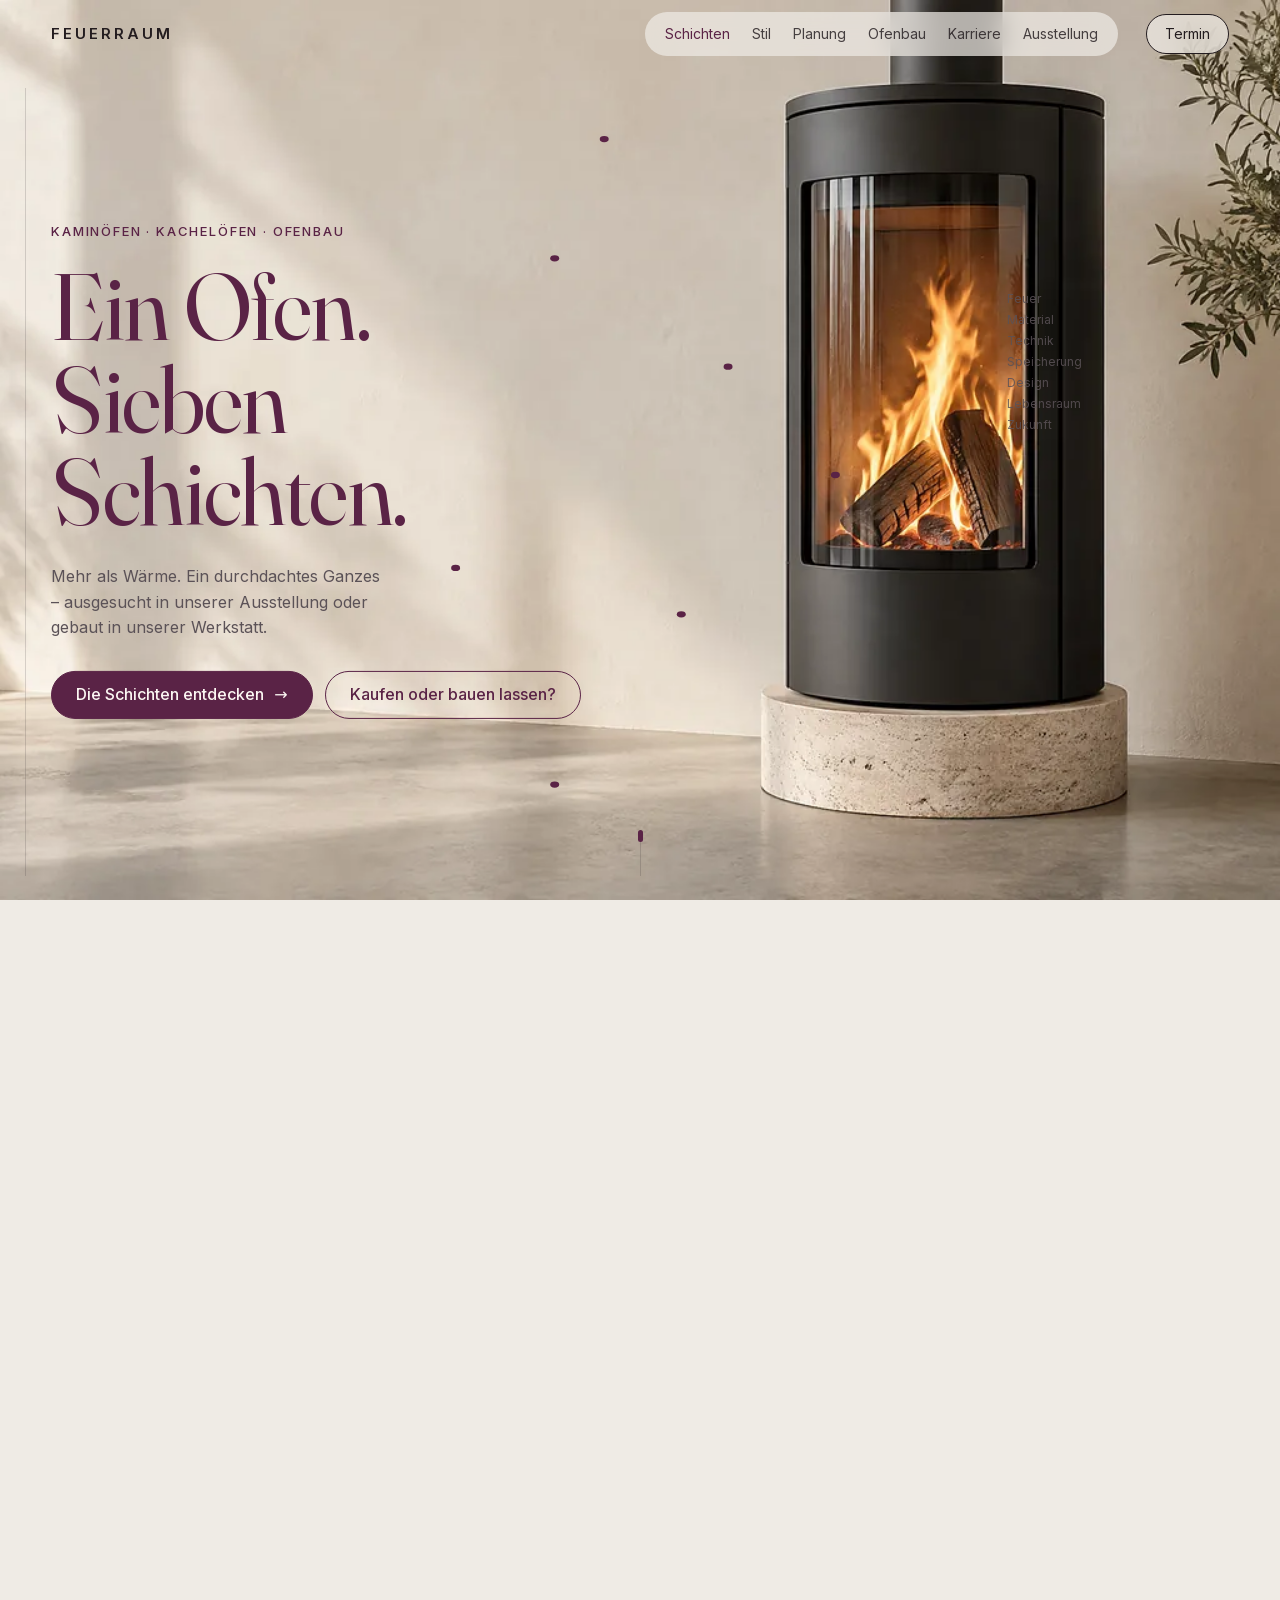
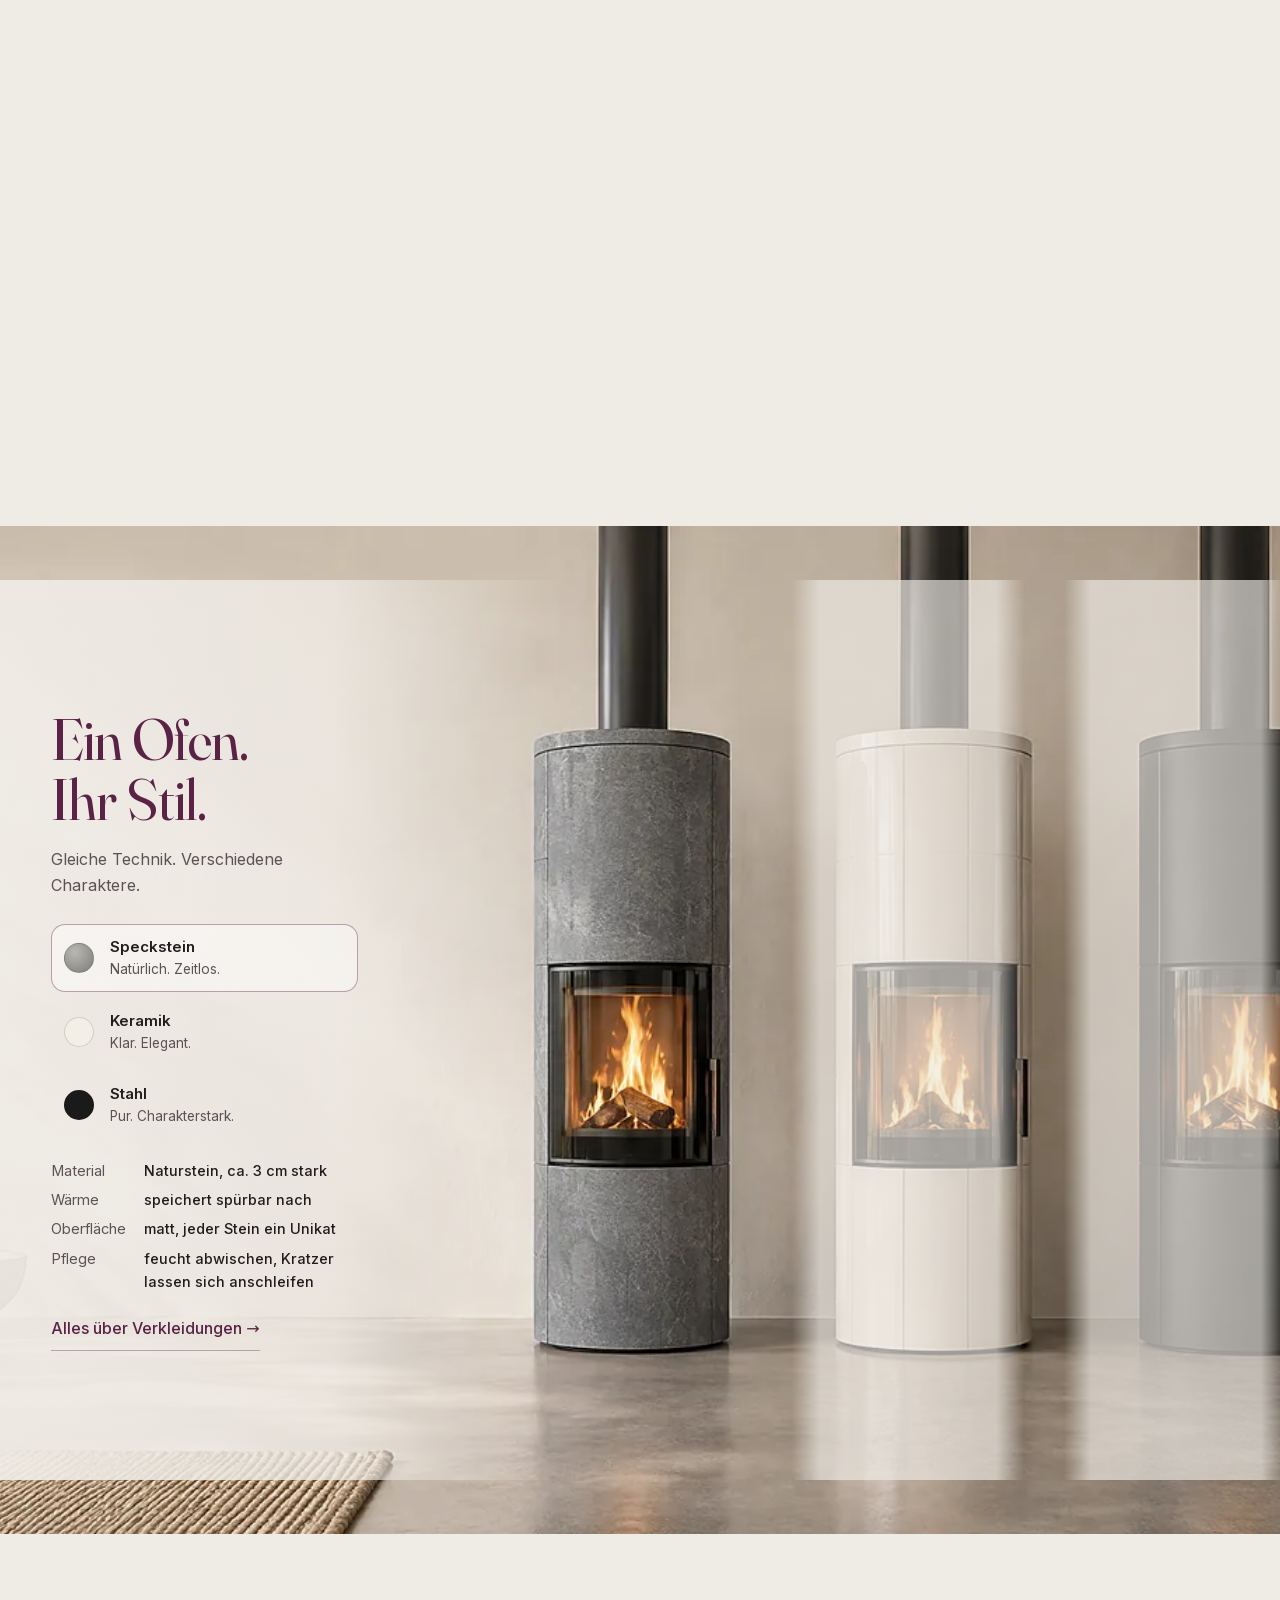
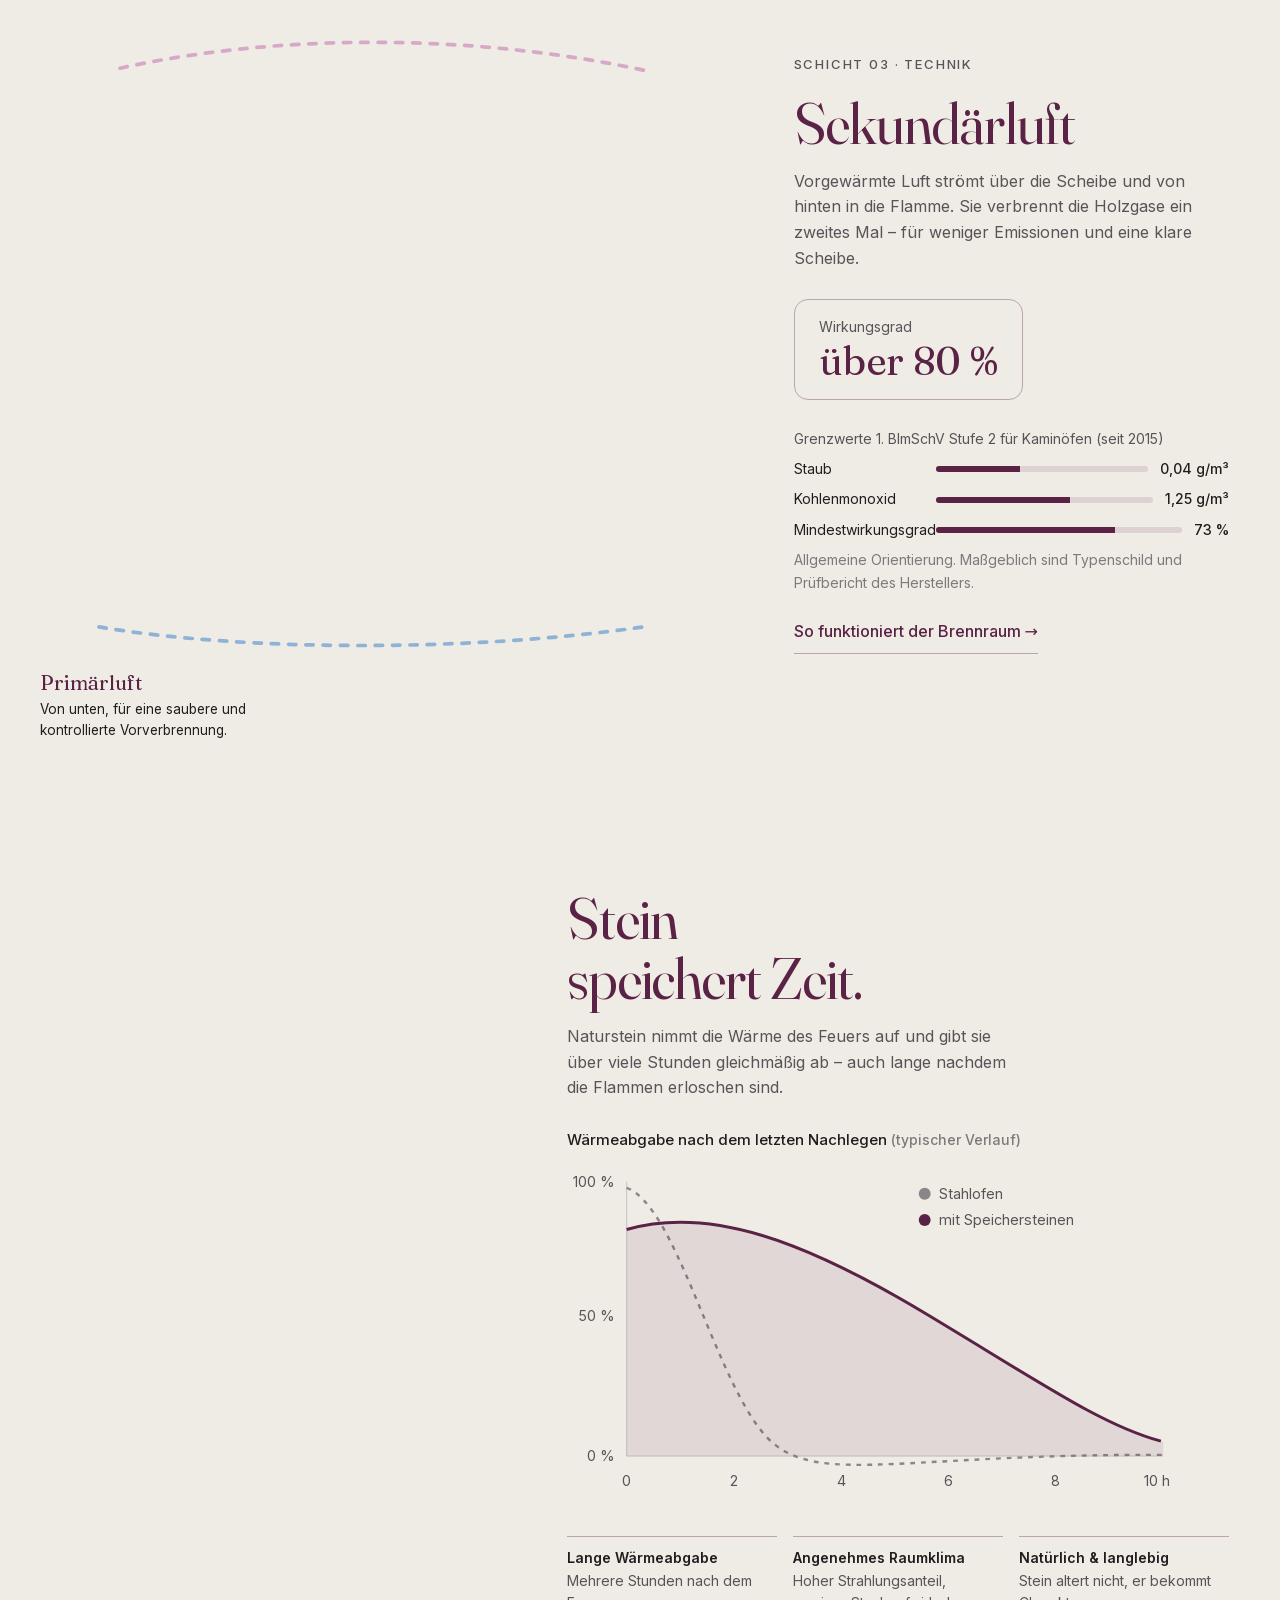
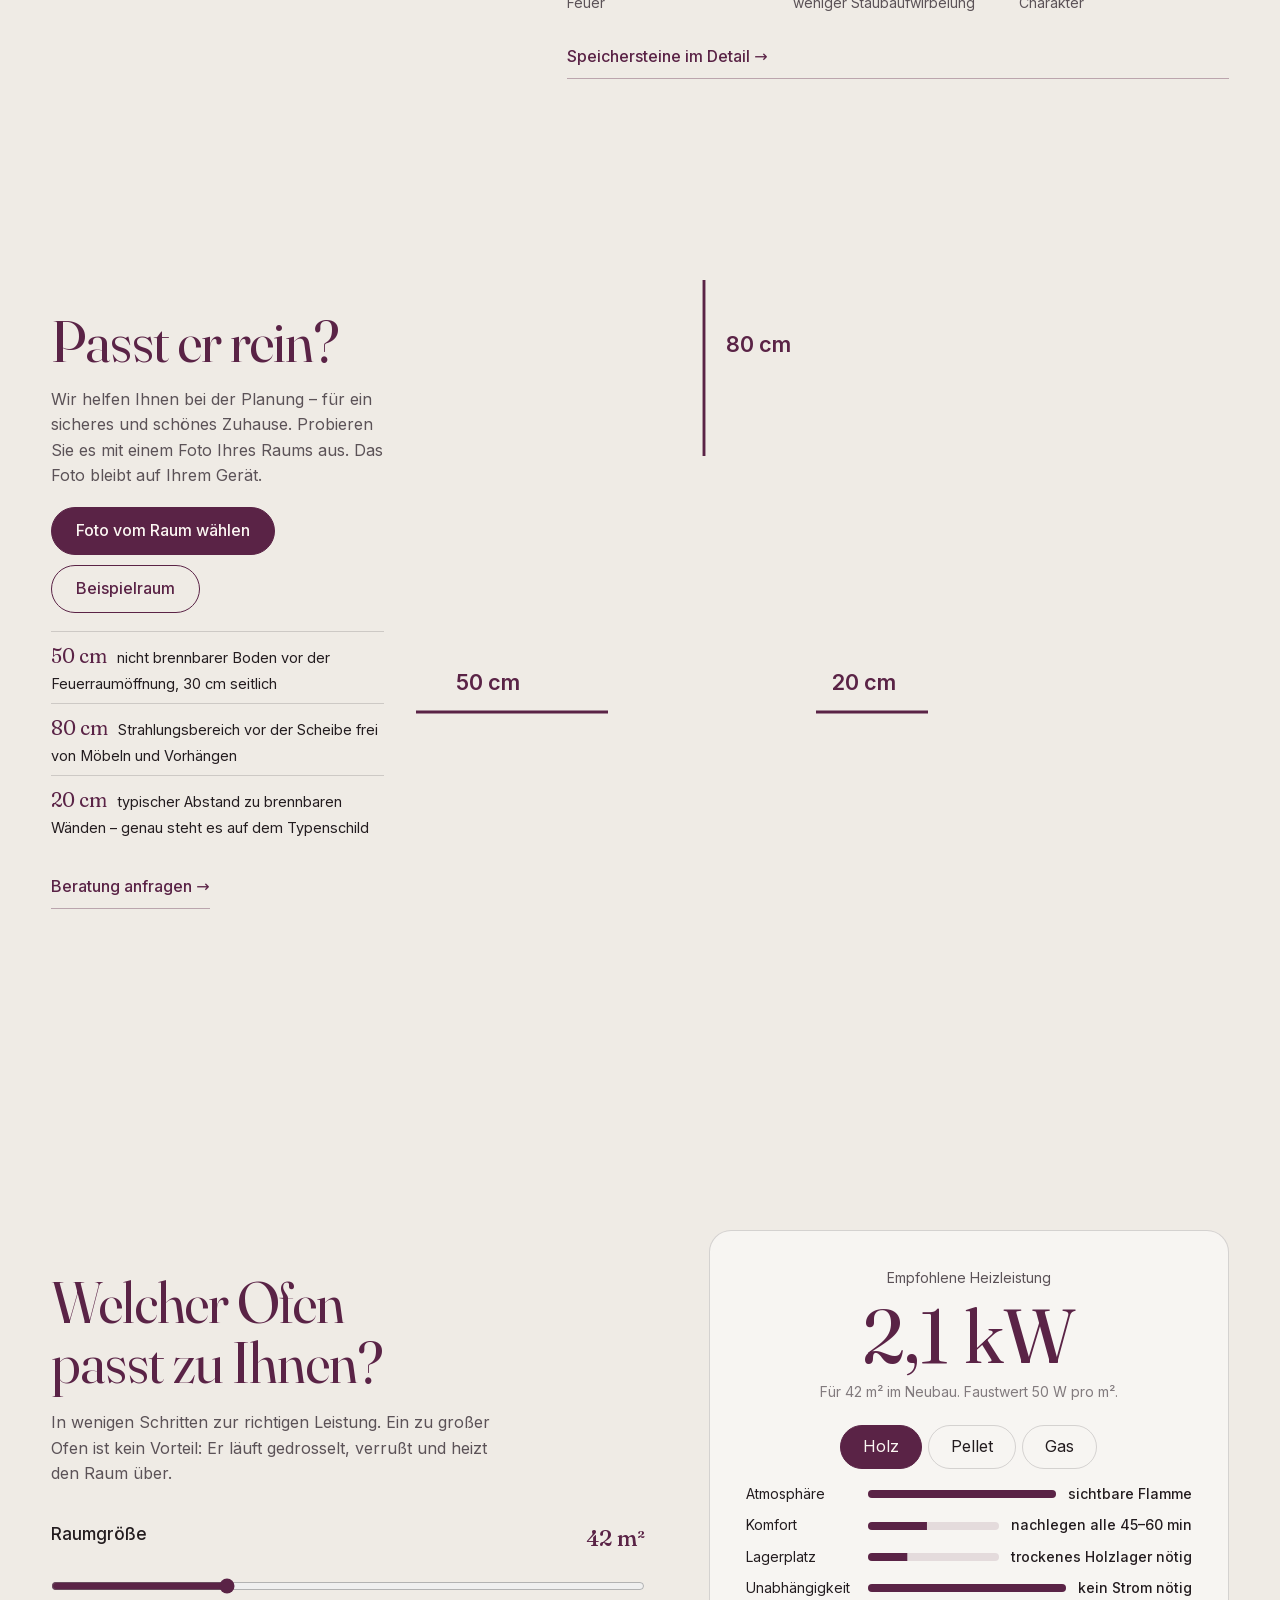
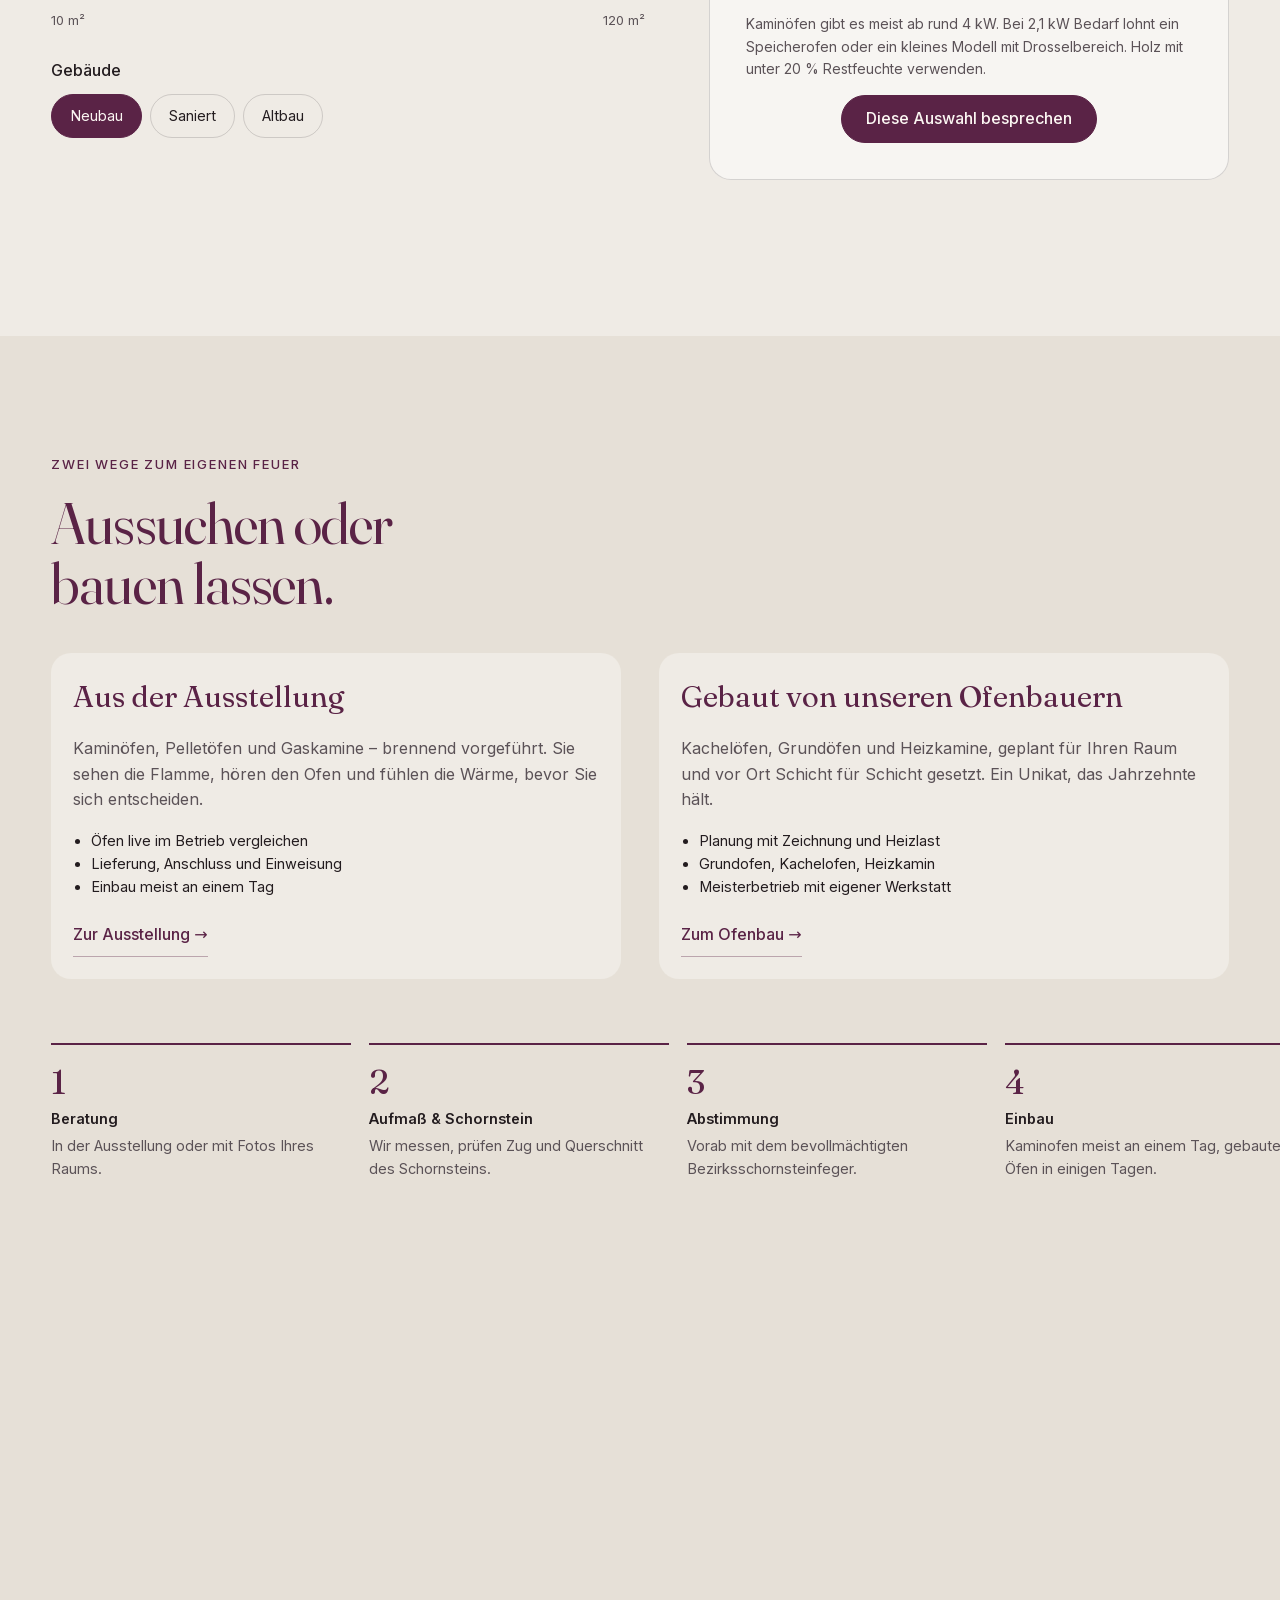
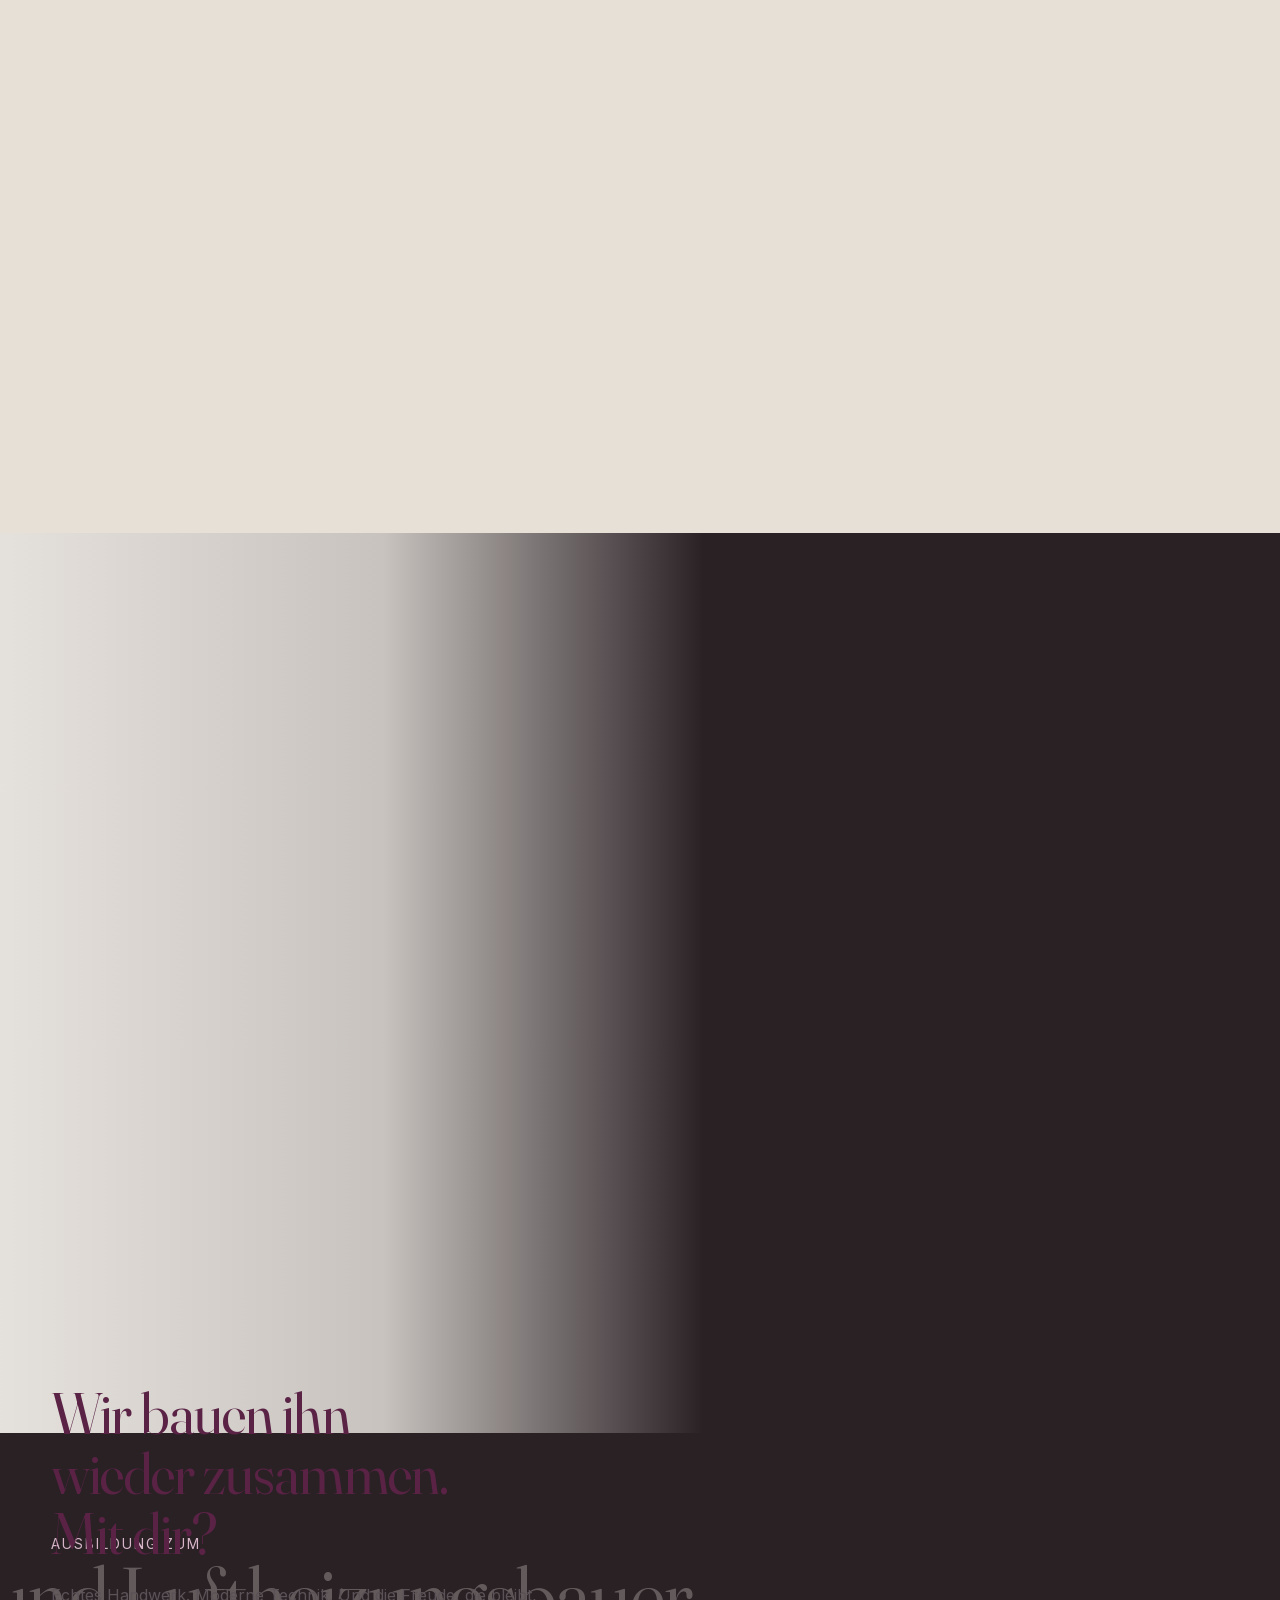
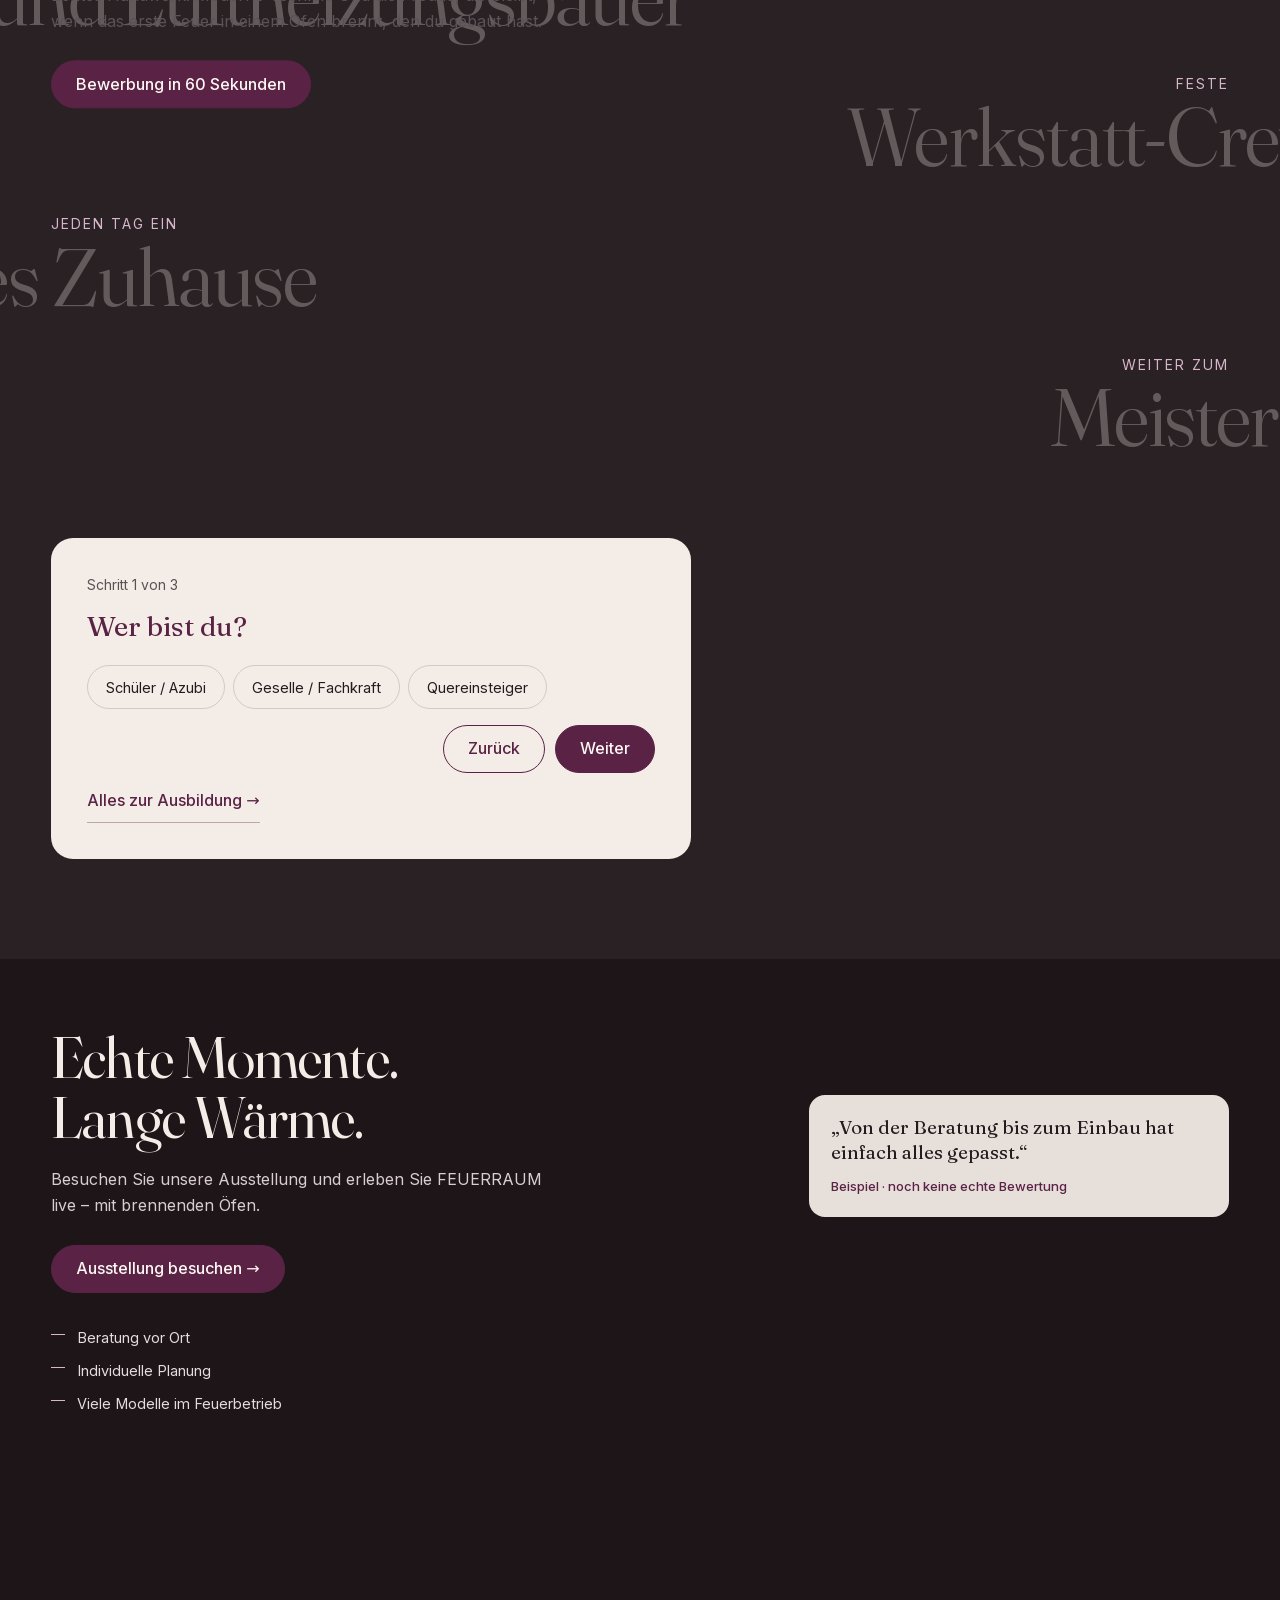
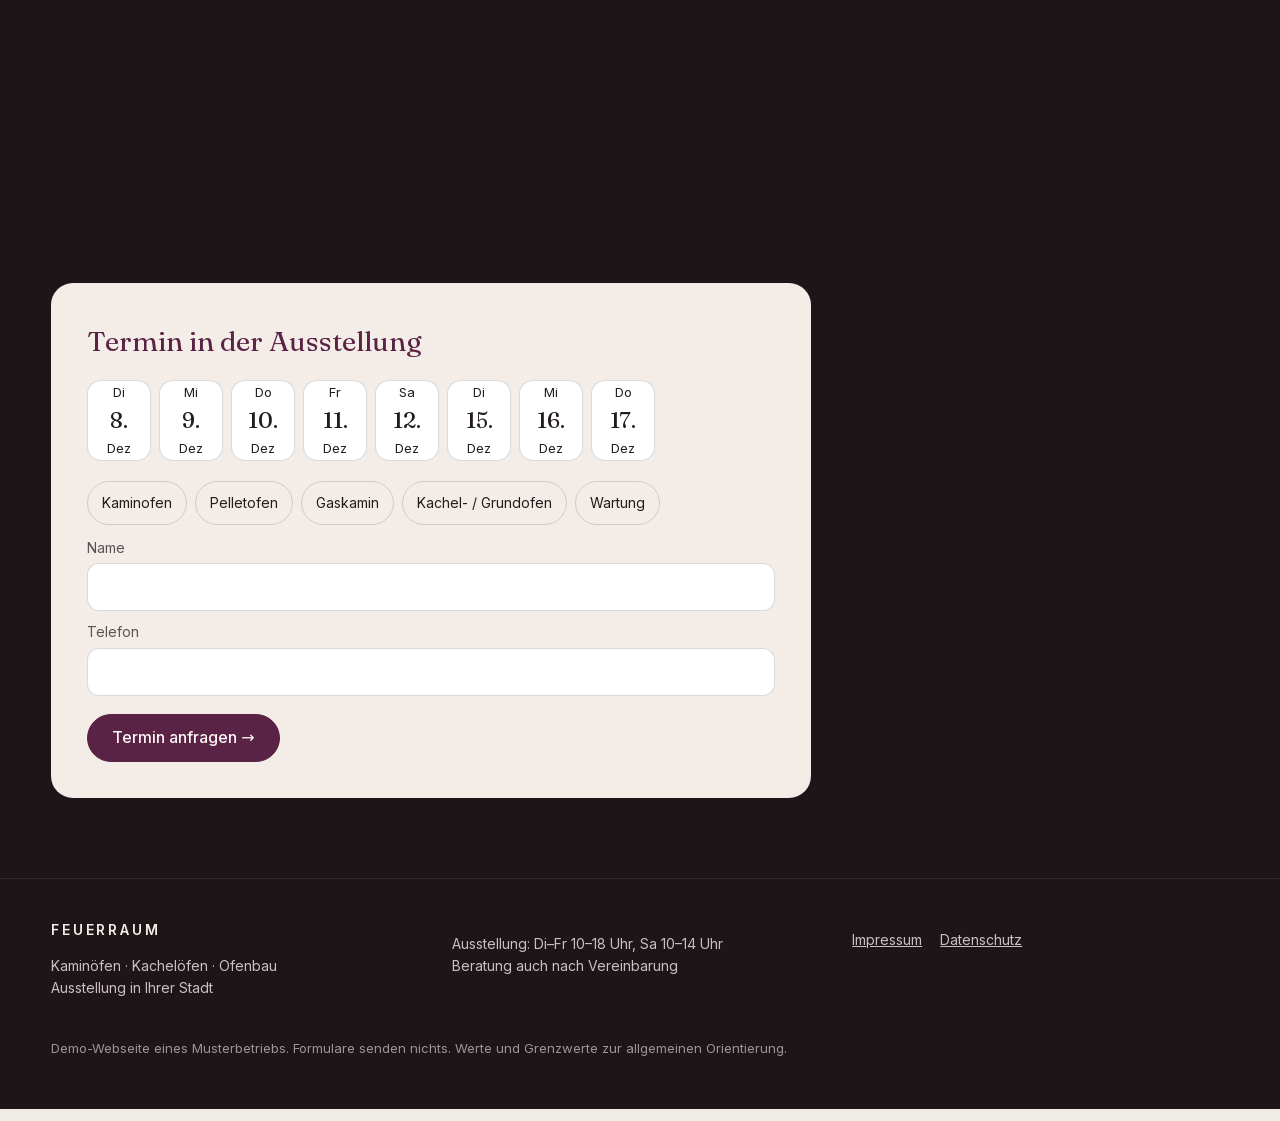
==== commit 0a96c196: "FEUERRAUM Neubau: Sieben Schichten (Gerüst, Unterseiten, erste Bilder) Co-Authored-By: Claude Opus 5" ====
--- a/site/index.html
+++ b/site/index.html
@@ -2,298 +2,344 @@
 <html lang="de">
 <head>
 <meta charset="utf-8">
-<meta name="viewport" content="width=device-width,initial-scale=1,viewport-fit=cover">
-<title>FEUERRAUM Kamin- und Ofenstudio (Demo)</title>
-<meta name="description" content="Demo von PROJEKT EX: Website für ein erfundenes Kamin- und Ofenstudio mit eigenen Ofenbauern.">
-<meta name="theme-color" content="#121213">
-<link rel="icon" href="data:image/svg+xml,%3Csvg xmlns='http://www.w3.org/2000/svg' viewBox='0 0 64 64'%3E%3Crect width='64' height='64' rx='14' fill='%23121213'/%3E%3Cpath d='M32 10c4 10 14 14 14 28a14 14 0 0 1-28 0c0-8 5-11 7-17 2 5 5 7 7 7 0-6-2-12 0-18z' fill='%23ff6a1a'/%3E%3C/svg%3E">
-<link rel="stylesheet" href="assets/css/style.css?v=1795502594">
-<script>try{fetch('version.txt?'+Date.now(),{cache:'no-store'}).then(function(r){return r.ok?r.text():''}).then(function(v){v=v.trim();if(v&&v!=='1795502594'&&location.search.indexOf('v='+v)<0){var u=new URL(location.href);u.searchParams.set('v',v);location.replace(u.href)}}).catch(function(){})}catch(e){}</script>
+<meta name="viewport" content="width=device-width, initial-scale=1, viewport-fit=cover">
+<title>FEUERRAUM – Kaminöfen, Kachelöfen und Ofenbau</title>
+<meta name="description" content="Kaminöfen aus der Ausstellung und Kachel- oder Grundöfen aus eigener Werkstatt. Beratung, Planung, Einbau und Wartung aus einer Hand.">
+<meta name="theme-color" content="#efebe5">
+<link rel="preload" href="assets/fonts/fraunces-latin-300-600.woff2" as="font" type="font/woff2" crossorigin>
+<link rel="stylesheet" href="assets/css/fonts.css">
+<link rel="stylesheet" href="assets/css/style.css?v=1">
 </head>
 <body>
-<div class="demo"><span class="for">So könnte das für <span data-firma></span> aussehen. </span><b>Demo von PROJEKT EX</b><span class="long">: erfundener Betrieb, alle Personen, Zahlen und Stimmen sind Beispiele.</span><span class="short"> · erfundener Betrieb</span></div>
-
-<header class="nav">
-  <a class="nav-brand" href="#top" aria-label="FEUERRAUM, nach oben"><svg viewBox="0 0 24 24" aria-hidden="true"><path d="M12 2c1.6 4 5.5 5.6 5.5 11a5.5 5.5 0 0 1-11 0c0-3.2 2-4.4 2.8-6.7.8 2 2 2.8 2.8 2.8 0-2.4-.8-4.7-.1-7.1z"/></svg>FEUERRAUM</a>
-  <nav class="nav-links" aria-label="Kapitel">
-    <a href="#oefen">Öfen</a><a href="#rechner">Rechner</a><a href="#passt">Passt er rein?</a><a href="#service">Service</a><a href="#karriere">Karriere</a><a href="#bewertungen">Bewertungen</a><a href="#besuch">Ausstellung</a>
+<a class="skip" href="#inhalt">Zum Inhalt</a>
+
+<header class="kopf" id="kopf">
+  <a class="logo" href="#start" data-firma>FEUERRAUM</a>
+  <nav class="nav" aria-label="Hauptnavigation">
+    <a href="#schichten">Schichten</a>
+    <a href="#stil">Stil</a>
+    <a href="#rechner">Planung</a>
+    <a href="#wege">Ofenbau</a>
+    <a href="#handwerk">Karriere</a>
+    <a href="#ausstellung">Ausstellung</a>
   </nav>
-  <button class="nav-cta" data-open="termin">Beratung</button>
-  <button class="nav-menu" aria-label="Menü öffnen" aria-expanded="false"><span></span><span></span></button>
+  <a class="kopf-cta" href="#termin">Termin</a>
+  <button class="burger" id="burger" aria-label="Menü öffnen" aria-expanded="false"><span></span><span></span></button>
 </header>
-<nav class="menu" aria-label="Kapitel (Menü)">
-  <a href="#flamme">Erste Flamme</a><a href="#oefen">Öfen</a><a href="#rechner">Leistungsrechner</a><a href="#passt">Passt er rein?</a><a href="#service">Ofen-Check</a><a href="#planen">Früh planen</a><a href="#karriere">Karriere</a><a href="#bewerben">Bewerben</a><a href="#bewertungen">Bewertungen</a><a href="#besuch">Ausstellung</a>
-</nav>
-<div class="dots" aria-hidden="true"></div>
-
-<main id="top">
-
-<!-- 1 FILM: Erste Flamme (kalt → Streichholz → warm) -->
-<section class="ch film" id="flamme" style="--h:330vh">
-  <div class="stage">
-    <div class="media">
-      <img class="still" data-img="f1-kalt" alt="Wohnzimmer zur blauen Stunde, der Kaminofen ist noch kalt">
-      <img class="still warm" data-img="f1-warm" alt="">
-      <video class="vid" muted playsinline preload="auto" data-src="assets/vid/flamme"></video>
-    </div>
-    <div class="shade"></div>
-    <div class="beat b-hero">
-      <p class="kicker">Kamin- und Ofenstudio · eigene Ofenbauer</p>
-      <h1>Kalt?<br>Scroll mal.</h1>
-      <p class="hint"><span></span>Scrollen</p>
-    </div>
-    <div class="beat b-2"><h2>Die erste Flamme.</h2><p class="sub">Geplant, gesetzt und angeschlossen von unseren Ofenbauern.</p></div>
-    <div class="beat b-3"><h2>Wärme,<br>die man sieht.</h2></div>
-    <div class="glow"></div>
-  </div>
-</section>
-
-<!-- 2 FILM + MOTION: Showroom, horizontale Fahrt durch fünf Feuerarten -->
-<section class="ch ride" id="oefen" style="--h:420vh">
-  <div class="stage">
-    <div class="media">
-      <img class="still" data-img="s-showroom" alt="Dunkler Showroom mit vielen brennenden Öfen">
-      <video class="vid" muted playsinline preload="auto" data-src="assets/vid/showroom"></video>
-    </div>
-    <div class="shade dark"></div>
-    <div class="ride-head">
-      <p class="kicker">Ausstellung · über 40 Öfen in Betrieb</p>
-      <h2>Welches Feuer<br>passt zu dir?</h2>
-    </div>
-    <div class="track" role="list">
-      <article class="card" role="listitem" data-k="0"><div class="pic"><img class="still" data-img="o-kaminofen" alt="Freistehender schwarzer Kaminofen mit Holzfeuer"></div><h3>Kaminofen</h3><p>Freistehend, schnell gesetzt, echtes Holzfeuer.</p><button class="more">Mehr</button></article>
-      <article class="card" role="listitem" data-k="1"><div class="pic"><img class="still" data-img="o-kamineinsatz" alt="Rahmenloser Kamineinsatz in heller Wand"></div><h3>Kamineinsatz</h3><p>Fest in der Wand, Feuer wie ein Bild.</p><button class="more">Mehr</button></article>
-      <article class="card" role="listitem" data-k="2"><div class="pic"><img class="still" data-img="o-pelletofen" alt="Schlanker Pelletofen in Anthrazit"></div><h3>Pelletofen</h3><p>Läuft per Zeitplan, heizt automatisch.</p><button class="more">Mehr</button></article>
-      <article class="card" role="listitem" data-k="3"><div class="pic"><img class="still" data-img="o-kachelofen" alt="Moderner Kachelofen mit dunkelgrünen Kacheln und Ofenbank"></div><h3>Kachelofen</h3><p>Speichert Wärme stundenlang. Mit Bank.</p><button class="more">Mehr</button></article>
-      <article class="card" role="listitem" data-k="4"><div class="pic"><img class="still" data-img="o-gaskamin" alt="Linearer Gaskamin in dunkler Wand"></div><h3>Gaskamin</h3><p>Flamme per Knopfdruck, kein Holz schleppen.</p><button class="more">Mehr</button></article>
-    </div>
-    <div class="ride-bar"><i></i><span class="ride-n">01 / 05</span></div>
-  </div>
-</section>
-
-<!-- 3 MOTION: Leistungsrechner (Wohnsituation → Raumgröße → Brennstoff → kW) -->
-<section class="blk calc" id="rechner">
-  <div class="wrap">
-    <p class="kicker">Leistungsrechner · 30 Sekunden</p>
-    <h2 class="big">Wie wohnst du?</h2>
-    <div class="tiles" role="radiogroup" aria-label="Wohnsituation">
-      <button class="tile" role="radio" aria-checked="false" data-f="0.1"><img class="still" data-img="q-altbau" alt=""><span>Altbau</span></button>
-      <button class="tile on" role="radio" aria-checked="true" data-f="0.055"><img class="still" data-img="q-neubau" alt=""><span>Neubau</span></button>
-      <button class="tile" role="radio" aria-checked="false" data-f="0.075"><img class="still" data-img="q-wohnung" alt=""><span>Wohnung</span></button>
-    </div>
-    <div class="calc-grid">
-      <div class="plan-box">
-        <svg class="plan" viewBox="0 0 400 280" aria-hidden="true">
-          <defs><filter id="gl" x="-20%" y="-20%" width="140%" height="140%"><feGaussianBlur stdDeviation="4" result="b"/><feMerge><feMergeNode in="b"/><feMergeNode in="SourceGraphic"/></feMerge></filter></defs>
-          <g class="room" filter="url(#gl)">
-            <rect class="walls" x="20" y="20" width="360" height="240" rx="4"/>
-            <line x1="200" y1="20" x2="200" y2="120"/><line x1="20" y1="150" x2="140" y2="150"/>
-            <path d="M200 160 v100"/><path d="M140 150 a30 30 0 0 1 30 30" class="door"/>
-            <rect x="300" y="200" width="44" height="40" rx="3" class="stove"/>
-          </g>
-          <circle class="heat" cx="322" cy="220" r="40"/>
-        </svg>
-        <label class="slider"><span>Raumgröße <b class="m2">45</b> m²</span>
-          <input type="range" min="15" max="120" step="1" value="45" aria-label="Raumgröße in Quadratmetern">
-        </label>
+<div class="menue" id="menue" hidden>
+  <nav aria-label="Menü">
+    <a href="#schichten"><i>01</i>Sieben Schichten</a>
+    <a href="#stil"><i>02</i>Ihr Stil</a>
+    <a href="#feuer"><i>03</i>Brennraum</a>
+    <a href="#speicher"><i>04</i>Speicherwärme</a>
+    <a href="#platz"><i>05</i>Passt er rein?</a>
+    <a href="#rechner"><i>06</i>Ofenberater</a>
+    <a href="#wege"><i>07</i>Kaufen oder bauen</a>
+    <a href="#handwerk"><i>08</i>Karriere</a>
+    <a href="#ausstellung"><i>09</i>Ausstellung &amp; Termin</a>
+  </nav>
+</div>
+
+<div class="faden" aria-hidden="true"><i id="fadenFill"></i></div>
+
+<main id="inhalt">
+
+<!-- 1 + 2: Held und Explosion (eine Bühne) -->
+<section class="buehne" id="start" aria-label="Ein Ofen. Sieben Schichten.">
+  <div class="buehne-pin">
+    <div class="b-bild">
+      <img class="b-ganz" src="assets/img/hero.webp" srcset="assets/img/hero-m.webp 1280w, assets/img/hero.webp 3840w" sizes="100vw" alt="Moderner Kaminofen mit Feuer auf einem Steinsockel in einem hellen Raum" fetchpriority="high">
+      <img class="b-explo" src="assets/img/explode.webp" srcset="assets/img/explode-m.webp 1280w, assets/img/explode.webp 3840w" sizes="100vw" alt="Derselbe Ofen in seine Einzelteile zerlegt" loading="eager">
+      <video class="b-film" muted playsinline preload="auto" hidden></video>
+    </div>
+    <div class="held-text">
+      <p class="vorzeile" data-ort-zeile>Kaminöfen · Kachelöfen · Ofenbau</p>
+      <h1 class="h1"><span>Ein Ofen.</span><span>Sieben</span><span>Schichten.</span></h1>
+      <p class="lead" data-typ-lead>Mehr als Wärme. Ein durchdachtes Ganzes – ausgesucht in unserer Ausstellung oder gebaut in unserer Werkstatt.</p>
+      <div class="held-wege">
+        <a class="knopf" href="#schichten" data-scroll-explo>Die Schichten entdecken <b>→</b></a>
+        <a class="knopf hell" href="#wege">Kaufen oder bauen lassen?</a>
       </div>
-      <div class="result">
-        <img class="still res-img" data-img="r-ofen" alt="Moderner grauer Kaminofen mit Feuer">
-        <div class="res-txt">
-          <p class="kicker">Dein Richtwert</p>
-          <p class="kw"><b class="kw-n">4</b><span> kW</span></p>
-          <p class="sub res-line">passt zu 45 m² im Neubau</p>
-          <button class="btn" data-open="termin">Beratung anfragen</button>
-        </div>
+    </div>
+    <ol class="held-liste" aria-label="Die sieben Schichten">
+      <li>Feuer</li><li>Material</li><li>Technik</li><li>Speicherung</li><li>Design</li><li>Lebensraum</li><li>Zukunft</li>
+    </ol>
+    <div class="explo-labels" id="schichten" aria-label="Die Schichten eines Ofens">
+      <svg class="explo-linien" viewBox="0 0 100 100" preserveAspectRatio="none" aria-hidden="true"></svg>
+      <a class="lab" data-s="abgas" data-x="47.4" data-y="4.6" data-side="l" href="schicht.html?s=abgas"><b>Abgasstutzen</b><span>Sauber verbunden</span></a>
+      <a class="lab" data-s="speicher" data-x="43.8" data-y="20" data-side="l" href="schicht.html?s=speicher"><b>Wärmespeichersteine</b><span>Für lang anhaltende Wärme</span></a>
+      <a class="lab" data-s="konvektion" data-x="56.4" data-y="34" data-side="r" href="schicht.html?s=konvektion"><b>Konvektionskanäle</b><span>Lenken die Wärme</span></a>
+      <a class="lab" data-s="verkleidung" data-x="64.2" data-y="48" data-side="r" href="schicht.html?s=verkleidung"><b>Verkleidung</b><span>In Ihrem Stil</span></a>
+      <a class="lab" data-s="glas" data-x="36.6" data-y="60" data-side="l" href="schicht.html?s=glas"><b>Glasfront</b><span>Klare Sicht aufs Wesentliche</span></a>
+      <a class="lab" data-s="brennraum" data-x="53" data-y="66" data-side="r" href="schicht.html?s=brennraum"><b>Brennraum</b><span>Mit Schamotteauskleidung</span></a>
+      <a class="lab" data-s="sockel" data-x="43.8" data-y="88" data-side="l" href="schicht.html?s=sockel"><b>Sockel</b><span>Stabil und langlebig</span></a>
+    </div>
+    <p class="explo-hinweis">Antippen für Details</p>
+    <div class="scroll-zeichen" aria-hidden="true"><span></span></div>
+  </div>
+</section>
+
+<!-- 3: Ihr Stil (Konfigurator) -->
+<section class="stil" id="stil" aria-labelledby="stil-h">
+  <div class="stil-bild">
+    <img src="assets/img/stil.webp" srcset="assets/img/stil-m.webp 1280w, assets/img/stil.webp 2560w" sizes="100vw" alt="Drei gleiche Öfen mit Speckstein-, Keramik- und Stahlverkleidung" loading="lazy">
+    <div class="stil-maske" aria-hidden="true"><i></i><i></i><i></i></div>
+  </div>
+  <div class="stil-text">
+    <h2 class="h2" id="stil-h">Ein Ofen.<br>Ihr Stil.</h2>
+    <p>Gleiche Technik. Verschiedene Charaktere.</p>
+    <div class="stil-wahl" role="radiogroup" aria-label="Verkleidung wählen">
+      <button role="radio" aria-checked="true" data-m="0"><i class="chip speck"></i><b>Speckstein</b><span>Natürlich. Zeitlos.</span></button>
+      <button role="radio" aria-checked="false" data-m="1"><i class="chip keramik"></i><b>Keramik</b><span>Klar. Elegant.</span></button>
+      <button role="radio" aria-checked="false" data-m="2"><i class="chip stahl"></i><b>Stahl</b><span>Pur. Charakterstark.</span></button>
+    </div>
+    <dl class="stil-werte" id="stilWerte"></dl>
+    <a class="link" href="schicht.html?s=verkleidung">Alles über Verkleidungen →</a>
+  </div>
+</section>
+
+<!-- 4: Brennraum -->
+<section class="feuer" id="feuer" aria-labelledby="feuer-h">
+  <div class="feuer-bild">
+    <img src="assets/img/feuer.webp" srcset="assets/img/feuer-m.webp 1280w, assets/img/feuer.webp 2560w" sizes="(max-width: 900px) 100vw, 60vw" alt="Brennraum mit Flammen und Schamotteauskleidung" loading="lazy">
+    <svg class="luft" viewBox="0 0 600 600" aria-hidden="true">
+      <defs><marker id="pf" viewBox="0 0 10 10" refX="8" refY="5" markerWidth="7" markerHeight="7" orient="auto"><path d="M0 0L10 5L0 10z" fill="currentColor"/></marker></defs>
+      <path class="luft-p" d="M80 540 C 200 560, 380 560, 520 540" marker-end="url(#pf)"/>
+      <path class="luft-s" d="M520 90 C 380 60, 220 60, 90 90" marker-end="url(#pf)"/>
+      <path class="luft-s2" d="M560 300 C 620 300, 660 300, 700 300" marker-end="url(#pf)"/>
+    </svg>
+    <div class="luft-karte primaer"><b>Primärluft</b><span>Von unten, für eine saubere und kontrollierte Vorverbrennung.</span></div>
+  </div>
+  <div class="feuer-text">
+    <p class="vorzeile">Schicht 03 · Technik</p>
+    <h2 class="h2" id="feuer-h">Sekundärluft</h2>
+    <p>Vorgewärmte Luft strömt über die Scheibe und von hinten in die Flamme. Sie verbrennt die Holzgase ein zweites Mal – für weniger Emissionen und eine klare Scheibe.</p>
+    <div class="zahl-karte"><span>Wirkungsgrad</span><b>über <i data-zaehl="80">0</i> %</b></div>
+    <div class="bimsch">
+      <p class="mini">Grenzwerte 1. BImSchV Stufe 2 für Kaminöfen (seit 2015)</p>
+      <div class="balken"><span>Staub</span><i style="--w:40%"></i><em>0,04 g/m³</em></div>
+      <div class="balken"><span>Kohlenmonoxid</span><i style="--w:62%"></i><em>1,25 g/m³</em></div>
+      <div class="balken"><span>Mindestwirkungsgrad</span><i style="--w:73%"></i><em>73 %</em></div>
+      <p class="mini leise">Allgemeine Orientierung. Maßgeblich sind Typenschild und Prüfbericht des Herstellers.</p>
+    </div>
+    <a class="link" href="schicht.html?s=brennraum">So funktioniert der Brennraum →</a>
+  </div>
+</section>
+
+<!-- 5: Speicherwärme -->
+<section class="speicher" id="speicher" aria-labelledby="speicher-h">
+  <div class="speicher-bild"><img src="assets/img/speicher.webp" srcset="assets/img/speicher-m.webp 1280w, assets/img/speicher.webp 2560w" sizes="(max-width: 900px) 100vw, 45vw" alt="Gestapelte Specksteinblöcke" loading="lazy"></div>
+  <div class="speicher-text">
+    <h2 class="h2" id="speicher-h">Stein<br>speichert Zeit.</h2>
+    <p>Naturstein nimmt die Wärme des Feuers auf und gibt sie über viele Stunden gleichmäßig ab – auch lange nachdem die Flammen erloschen sind.</p>
+  </div>
+  <figure class="kurve">
+    <figcaption>Wärmeabgabe nach dem letzten Nachlegen <span class="mini leise">(typischer Verlauf)</span></figcaption>
+    <svg viewBox="0 0 520 300" role="img" aria-label="Diagramm: Stahlofen gibt Wärme in rund 2 Stunden ab, Speicherofen über rund 10 Stunden">
+      <g class="achsen">
+        <line x1="50" y1="20" x2="50" y2="250"/><line x1="50" y1="250" x2="500" y2="250"/>
+        <text x="40" y="24">100 %</text><text x="40" y="137">50 %</text><text x="40" y="254">0 %</text>
+        <text x="50" y="275">0</text><text x="140" y="275">2</text><text x="230" y="275">4</text><text x="320" y="275">6</text><text x="410" y="275">8</text><text x="495" y="275">10 h</text>
+      </g>
+      <path class="k-stahl" d="M50 25 C 90 40, 120 170, 160 225 S 260 248, 500 249"/>
+      <path class="k-stein-f" d="M50 60 C 120 40, 200 70, 300 130 S 450 225, 500 238 L500 250 L50 250 Z"/>
+      <path class="k-stein" d="M50 60 C 120 40, 200 70, 300 130 S 450 225, 500 238"/>
+      <g class="k-leg"><circle cx="300" cy="30" r="5" class="dot-stahl"/><text x="312" y="34">Stahlofen</text><circle cx="300" cy="52" r="5" class="dot-stein"/><text x="312" y="56">mit Speichersteinen</text></g>
+    </svg>
+  </figure>
+  <ul class="symbole">
+    <li><b>Lange Wärmeabgabe</b><span>Mehrere Stunden nach dem Feuer</span></li>
+    <li><b>Angenehmes Raumklima</b><span>Hoher Strahlungsanteil, weniger Staubaufwirbelung</span></li>
+    <li><b>Natürlich &amp; langlebig</b><span>Stein altert nicht, er bekommt Charakter</span></li>
+  </ul>
+  <a class="link" href="schicht.html?s=speicher">Speichersteine im Detail →</a>
+</section>
+
+<!-- 6: Passt er rein? -->
+<section class="platz" id="platz" aria-labelledby="platz-h">
+  <div class="platz-bild">
+    <img id="platzFoto" src="assets/img/raum.webp" srcset="assets/img/raum-m.webp 1280w, assets/img/raum.webp 2560w" sizes="100vw" alt="Wohnzimmer mit Kaminofen in der Ecke" loading="lazy">
+    <svg class="masse" viewBox="0 0 100 56.25" preserveAspectRatio="xMidYMid slice" aria-hidden="true">
+      <g class="mass m1"><line x1="54" y1="9" x2="54" y2="20"/><text x="55.4" y="13.5">80 cm</text></g>
+      <g class="mass m2"><line x1="36" y1="36" x2="48" y2="36"/><text x="38.5" y="34.6">50 cm</text></g>
+      <g class="mass m3"><line x1="61" y1="36" x2="68" y2="36"/><text x="62" y="34.6">20 cm</text></g>
+    </svg>
+    <div class="probe" id="probe" hidden>
+      <img id="probeOfen" src="assets/img/ofen-frei.png" alt="Ofen zum Verschieben" draggable="false">
+      <span class="probe-griff" aria-hidden="true"></span>
+    </div>
+  </div>
+  <div class="platz-text">
+    <h2 class="h2" id="platz-h">Passt er rein?</h2>
+    <p>Wir helfen Ihnen bei der Planung – für ein sicheres und schönes Zuhause. Probieren Sie es mit einem Foto Ihres Raums aus. Das Foto bleibt auf Ihrem Gerät.</p>
+    <div class="platz-knoepfe">
+      <label class="knopf"><input type="file" accept="image/*" id="platzUpload" class="sr">Foto vom Raum wählen</label>
+      <button class="knopf hell" id="platzReset" hidden>Beispielraum</button>
+    </div>
+    <p class="mini" id="platzTipp" hidden>Ofen mit dem Finger verschieben, an der Ecke größer oder kleiner ziehen.</p>
+    <ul class="regeln">
+      <li><b>50 cm</b> nicht brennbarer Boden vor der Feuerraumöffnung, 30 cm seitlich</li>
+      <li><b>80 cm</b> Strahlungsbereich vor der Scheibe frei von Möbeln und Vorhängen</li>
+      <li><b>20 cm</b> typischer Abstand zu brennbaren Wänden – genau steht es auf dem Typenschild</li>
+    </ul>
+    <a class="link" href="schicht.html?s=planung">Beratung anfragen →</a>
+  </div>
+</section>
+
+<!-- 7: Ofenberater -->
+<section class="rechner" id="rechner" aria-labelledby="rechner-h">
+  <div class="rechner-links">
+    <h2 class="h2" id="rechner-h">Welcher Ofen<br>passt zu Ihnen?</h2>
+    <p>In wenigen Schritten zur richtigen Leistung. Ein zu großer Ofen ist kein Vorteil: Er läuft gedrosselt, verrußt und heizt den Raum über.</p>
+    <label class="regler"><span>Raumgröße <output id="rM2">42 m²</output></span>
+      <input type="range" id="rqm" min="10" max="120" step="1" value="42" aria-label="Raumgröße in Quadratmetern"></label>
+    <div class="regler-skala"><span>10 m²</span><span>120 m²</span></div>
+    <fieldset class="haus">
+      <legend>Gebäude</legend>
+      <label><input type="radio" name="haus" value="50" checked><span>Neubau</span></label>
+      <label><input type="radio" name="haus" value="80"><span>Saniert</span></label>
+      <label><input type="radio" name="haus" value="120"><span>Altbau</span></label>
+    </fieldset>
+  </div>
+  <div class="rechner-karte">
+    <p class="mini">Empfohlene Heizleistung</p>
+    <p class="kw"><b id="rKw">2,1</b> kW</p>
+    <p class="mini leise" id="rSatz">Für 42 m² im Neubau.</p>
+    <div class="brenn" role="tablist" aria-label="Brennstoff">
+      <button role="tab" aria-selected="true" data-b="holz">Holz</button>
+      <button role="tab" aria-selected="false" data-b="pellet">Pellet</button>
+      <button role="tab" aria-selected="false" data-b="gas">Gas</button>
+    </div>
+    <div class="brenn-bild" aria-hidden="true"><img src="assets/img/brennstoffe-m.webp" alt="" loading="lazy"></div>
+    <div class="vgl" id="rVgl"></div>
+    <p class="r-tipp" id="rTipp"></p>
+    <a class="knopf" href="#termin" id="rCta">Diese Auswahl besprechen</a>
+  </div>
+</section>
+
+<!-- Zwei Wege: Handel + Ofenbau -->
+<section class="wege" id="wege" aria-labelledby="wege-h">
+  <div class="wege-kopf">
+    <p class="vorzeile">Zwei Wege zum eigenen Feuer</p>
+    <h2 class="h2" id="wege-h">Aussuchen oder<br>bauen lassen.</h2>
+  </div>
+  <div class="wege-spalten">
+    <article class="weg" data-weg="handel">
+      <img src="assets/img/ausstellung-m.webp" alt="Helle Ausstellung mit brennenden Öfen und Beratung" loading="lazy">
+      <h3>Aus der Ausstellung</h3>
+      <p>Kaminöfen, Pelletöfen und Gaskamine – brennend vorgeführt. Sie sehen die Flamme, hören den Ofen und fühlen die Wärme, bevor Sie sich entscheiden.</p>
+      <ul><li>Öfen live im Betrieb vergleichen</li><li>Lieferung, Anschluss und Einweisung</li><li>Einbau meist an einem Tag</li></ul>
+      <a class="link" href="schicht.html?s=ausstellung">Zur Ausstellung →</a>
+    </article>
+    <article class="weg" data-weg="bau">
+      <img src="assets/img/kachelofen-m.webp" alt="Moderner Kachelofen mit Sitzbank in einem hellen Wohnraum" loading="lazy">
+      <h3>Gebaut von unseren Ofenbauern</h3>
+      <p>Kachelöfen, Grundöfen und Heizkamine, geplant für Ihren Raum und vor Ort Schicht für Schicht gesetzt. Ein Unikat, das Jahrzehnte hält.</p>
+      <ul><li>Planung mit Zeichnung und Heizlast</li><li>Grundofen, Kachelofen, Heizkamin</li><li>Meisterbetrieb mit eigener Werkstatt</li></ul>
+      <a class="link" href="schicht.html?s=ofenbau">Zum Ofenbau →</a>
+    </article>
+  </div>
+  <div class="ablauf" id="ablauf" aria-label="Ablauf in sechs Schritten">
+    <div class="ablauf-spur" id="ablaufSpur">
+      <div class="schritt"><i>1</i><b>Beratung</b><span>In der Ausstellung oder mit Fotos Ihres Raums.</span></div>
+      <div class="schritt"><i>2</i><b>Aufmaß &amp; Schornstein</b><span>Wir messen, prüfen Zug und Querschnitt des Schornsteins.</span></div>
+      <div class="schritt"><i>3</i><b>Abstimmung</b><span>Vorab mit dem bevollmächtigten Bezirksschornsteinfeger.</span></div>
+      <div class="schritt"><i>4</i><b>Einbau</b><span>Kaminofen meist an einem Tag, gebaute Öfen in einigen Tagen.</span></div>
+      <div class="schritt foto"><img src="assets/img/abnahme-m.webp" alt="Schornsteinfeger misst mit digitalem Abgasmessgerät" loading="lazy"><i>5</i><b>Abnahme</b><span>Der Schornsteinfeger nimmt die Anlage vor dem ersten Feuer ab.</span></div>
+      <div class="schritt"><i>6</i><b>Erstes Feuer &amp; Wartung</b><span>Einweisung beim ersten Anheizen, danach jährlicher Service.</span></div>
+    </div>
+  </div>
+</section>
+
+<!-- 8: Handwerk / Karriere -->
+<section class="handwerk" id="handwerk" aria-labelledby="hw-h">
+  <div class="hw-bild">
+    <img src="assets/img/werkstatt.webp" srcset="assets/img/werkstatt-m.webp 1280w, assets/img/werkstatt.webp 2560w" sizes="100vw" alt="Ofenbauerin setzt einen Speckstein-Ring auf einen Ofen" loading="lazy">
+    <video class="hw-film" muted playsinline loop preload="none" hidden></video>
+  </div>
+  <div class="hw-text">
+    <h2 class="h2" id="hw-h">Wir bauen ihn<br>wieder zusammen.<br>Mit dir?</h2>
+    <p>Echtes Handwerk. Moderne Technik. Und die Freude, die bleibt, wenn das erste Feuer in einem Ofen brennt, den du gebaut hast.</p>
+    <a class="knopf" href="#bewerbung">Bewerbung in 60 Sekunden</a>
+  </div>
+  <div class="kinetik" aria-label="Was wir bieten">
+    <p><span>Ausbildung zum</span><b>Ofen- und Luftheizungsbauer</b></p>
+    <p><span>Feste</span><b>Werkstatt-Crew</b></p>
+    <p><span>Jeden Tag ein</span><b>anderes Zuhause</b></p>
+    <p><span>Weiter zum</span><b>Meister</b></p>
+  </div>
+  <form class="bewerbung" id="bewerbung" aria-label="Bewerbung in 60 Sekunden" novalidate>
+    <div class="bw-schritt aktiv" data-i="0">
+      <p class="mini">Schritt 1 von 3</p><h3>Wer bist du?</h3>
+      <div class="optionen">
+        <label><input type="radio" name="wer" value="Azubi"><span>Schüler / Azubi</span></label>
+        <label><input type="radio" name="wer" value="Geselle"><span>Geselle / Fachkraft</span></label>
+        <label><input type="radio" name="wer" value="Quereinsteiger"><span>Quereinsteiger</span></label>
       </div>
     </div>
-    <h3 class="mid">Holz, Pellet oder Gas?</h3>
-    <div class="fuel" role="tablist" aria-label="Brennstoff">
-      <button role="tab" class="on" aria-selected="true" data-k="holz">Holz</button><button role="tab" aria-selected="false" data-k="pellet">Pellet</button><button role="tab" aria-selected="false" data-k="gas">Gas</button>
-    </div>
-    <div class="bars">
-      <div class="bar"><span>Knistern und Flammenbild</span><i><b></b></i></div>
-      <div class="bar"><span>Automatik und Zeitplan</span><i><b></b></i></div>
-      <div class="bar"><span>Wenig Aufwand im Alltag</span><i><b></b></i></div>
-      <div class="bar"><span>Lagerplatz für Brennstoff</span><i><b></b></i></div>
-    </div>
-    <p class="fuel-txt sub"></p>
-    <p class="note">Richtwert für die Planung. Die genaue Heizlast rechnet dein Ofenbauer beim Aufmaß.</p>
-  </div>
-</section>
-
-<!-- 4 MOTION: Passt er rein? Foto + Ofen reinziehen -->
-<section class="blk passt" id="passt">
-  <div class="wrap two">
-    <div class="passt-l">
-      <p class="kicker">Ohne Termin vor Ort</p>
-      <h2 class="big">Passt er rein?</h2>
-      <ol class="how">
-        <li><b>1</b>Foto von der Ecke machen.</li>
-        <li><b>2</b>Ofen reinziehen, Größe anpassen.</li>
-        <li><b>3</b>Abschicken. Der Ofenbauer meldet sich mit Abständen und Anschluss.</li>
-      </ol>
-      <div class="passt-btns">
-        <label class="btn ghost file">Eigenes Foto<input type="file" accept="image/*" hidden></label>
-        <button class="btn" data-open="foto">Foto schicken</button>
+    <div class="bw-schritt" data-i="1">
+      <p class="mini">Schritt 2 von 3</p><h3>Was liegt dir?</h3>
+      <div class="optionen">
+        <label><input type="checkbox" name="kann" value="Stein"><span>Mit Stein &amp; Kachel arbeiten</span></label>
+        <label><input type="checkbox" name="kann" value="Metall"><span>Metall &amp; Technik</span></label>
+        <label><input type="checkbox" name="kann" value="Kunden"><span>Mit Kunden sprechen</span></label>
       </div>
-      <p class="note">Demo: Dein Foto bleibt auf deinem Gerät, nichts wird hochgeladen.</p>
-    </div>
-    <div class="phone" data-need="e-ecke">
-      <div class="screen">
-        <img class="still room-img" data-img="e-ecke" alt="Leere Zimmerecke">
-        <img class="stove-x" data-img="x-ofen" data-png alt="Ofen zum Verschieben" draggable="false">
-        <div class="hud"><span>Ofen verschieben</span></div>
-      </div>
-      <label class="slider small"><span>Größe</span><input class="sz" type="range" min="40" max="160" value="100" aria-label="Ofengröße"></label>
-    </div>
-  </div>
-</section>
-
-<!-- 5 MOTION: Ofen-Check -->
-<section class="ch pin" id="service" style="--h:240vh">
-  <div class="stage">
-    <div class="media"><img class="still" data-img="c-check" alt="Ofenbauer misst mit einem digitalen Abgasmessgerät"></div>
-    <div class="shade side"></div>
-    <div class="svc">
-      <p class="kicker">Service</p>
-      <h2>Ofen-Check<br>jedes Jahr.</h2>
-      <ul class="svc-list">
-        <li><b>Reinigen</b><span>Brennraum, Rauchrohr, Glas.</span></li>
-        <li><b>Dichtung</b><span>Tür und Glas, bevor es zieht.</span></li>
-        <li><b>Messung</b><span>Abgas und Zug, digital protokolliert.</span></li>
-      </ul>
-      <button class="btn" data-open="termin">Check buchen</button>
-    </div>
-  </div>
-</section>
-
-<!-- 6 MOTION: Früh planen, Monatsleiste -->
-<section class="ch pin" id="planen" style="--h:240vh">
-  <div class="stage">
-    <div class="media"><img class="still" data-img="p-sommer" alt="Wohnzimmer im Sommer, Ofen kalt"></div>
-    <div class="shade bottom"></div>
-    <div class="plan-txt">
-      <h2>Jetzt planen statt<br>im Herbst warten.</h2>
-      <p class="sub">Im Sommer setzen wir in zwei Wochen. Ab Oktober wartet man.</p>
-    </div>
-    <div class="months" aria-label="Wartezeit nach Monat">
-      <div class="mo" data-w="2"><i><b></b></i><span>Juni</span><em>2 Wo.</em></div>
-      <div class="mo" data-w="2"><i><b></b></i><span>Juli</span><em>2 Wo.</em></div>
-      <div class="mo" data-w="3"><i><b></b></i><span>August</span><em>3 Wo.</em></div>
-      <div class="mo hot" data-w="6"><i><b></b></i><span>September</span><em>6 Wo.</em></div>
-      <div class="mo hot" data-w="10"><i><b></b></i><span>Oktober</span><em>10 Wo.</em></div>
-      <div class="mo hot" data-w="12"><i><b></b></i><span>November</span><em>12 Wo.</em></div>
-      <div class="mo hot" data-w="12"><i><b></b></i><span>Dezember</span><em>12 Wo.</em></div>
-    </div>
-    <button class="btn plan-btn" data-open="termin">Sommertermin sichern</button>
-  </div>
-</section>
-
-<!-- 7 FILM: Karriere -->
-<section class="ch film" id="karriere" style="--h:420vh">
-  <div class="stage">
-    <div class="media">
-      <img class="still" data-img="k-azubi" alt="Junger Ofenbauer montiert ein Rauchrohr">
-      <video class="vid" muted playsinline preload="auto" data-src="assets/vid/karriere"></video>
-    </div>
-    <div class="shade"></div>
-    <div class="kin k1"><span>Feuer</span><span>machen</span><span>ist ein</span><span class="ac">Beruf.</span></div>
-    <div class="kin k2"><span>Feste Crew.</span></div>
-    <div class="kin k3"><span>Eigener</span><span>Firmenwagen.</span></div>
-    <div class="kin k4"><span>Meister?</span><span class="ac">Zahlen wir mit.</span></div>
-    <div class="kin k5"><span>Feierabend ist</span><span>Feierabend.</span></div>
-    <div class="tag">Ofenbauer · Azubi · Quereinstieg</div>
-  </div>
-</section>
-
-<!-- 8 Bewerbung in 60 Sekunden -->
-<section class="blk apply" id="bewerben">
-  <div class="wrap two">
-    <div>
-      <p class="kicker">Ohne Anschreiben, ohne Lebenslauf</p>
-      <h2 class="big">In 60 Sekunden<br>bewerben.</h2>
-      <div class="clock"><svg viewBox="0 0 120 120" aria-hidden="true"><circle cx="60" cy="60" r="52"/><circle class="arc" cx="60" cy="60" r="52"/></svg><b class="sec">60</b><span>Sekunden</span></div>
-    </div>
-    <div class="quiz" aria-live="polite">
-      <div class="q on" data-q="0"><p class="qn">1 / 4</p><h3>Was passt zu dir?</h3><div class="opts"><button>Ausbildung zum Ofenbauer</button><button>Ich bin schon Ofenbauer</button><button>Quereinstieg aus dem Handwerk</button></div></div>
-      <div class="q" data-q="1"><p class="qn">2 / 4</p><h3>Führerschein Klasse B?</h3><div class="opts"><button>Ja</button><button>Mache ich gerade</button><button>Noch nicht</button></div></div>
-      <div class="q" data-q="2"><p class="qn">3 / 4</p><h3>Ab wann?</h3><div class="opts"><button>Sofort</button><button>Ab Sommer</button><button>Später</button></div></div>
-      <form class="q" data-q="3"><p class="qn">4 / 4</p><h3>Wie erreichen wir dich?</h3>
-        <div class="fields">
-          <label>Vorname<input name="vn" autocomplete="given-name" required></label>
-          <label>Nachname<input name="nn" autocomplete="family-name" required></label>
-          <label>Wohnort<input name="ort" autocomplete="address-level2"></label>
-          <label>E-Mail<input name="mail" type="email" autocomplete="email"></label>
-          <label class="full">Handynummer<input name="tel" type="tel" autocomplete="tel" required></label>
-        </div>
-        <button class="btn" type="submit">Abschicken</button>
-      </form>
-      <div class="q" data-q="4"><h3>Danke!</h3><p class="sub">Demo: Hier würde sich der Meister innerhalb eines Tages melden.</p><button class="btn ghost again">Nochmal ansehen</button></div>
-    </div>
-  </div>
-</section>
-
-<!-- 9 Bewertungen (nur Beispiele) -->
-<section class="blk reviews" id="bewertungen">
-  <div class="wrap">
-    <p class="kicker">Bewertungen</p>
-    <h2 class="big">Was Kunden sagen.</h2>
-    <div class="rv-stage">
-      <figure class="rv on"><blockquote>„Ofenbauer kam zum Aufmaß, zwei Wochen später brannte das Feuer. Alles abgedeckt, nichts dreckig.“</blockquote><figcaption>Beispiel · noch keine echte Bewertung</figcaption></figure>
-      <figure class="rv"><blockquote>„Wir haben nur ein Foto geschickt und wussten am nächsten Tag, welcher Ofen in die Ecke passt.“</blockquote><figcaption>Beispiel · noch keine echte Bewertung</figcaption></figure>
-      <figure class="rv"><blockquote>„Der jährliche Check ist schnell gemacht, das Protokoll kommt direkt aufs Handy.“</blockquote><figcaption>Beispiel · noch keine echte Bewertung</figcaption></figure>
-    </div>
-    <div class="marquee" aria-hidden="true"><div class="mq-in"><span>Aufmaß vor Ort</span><span>Sauberer Einbau</span><span>Abnahme mit Schornsteinfeger</span><span>Ausstellung mit Feuer</span><span>Jährlicher Check</span><span>Aufmaß vor Ort</span><span>Sauberer Einbau</span><span>Abnahme mit Schornsteinfeger</span><span>Ausstellung mit Feuer</span><span>Jährlicher Check</span></div></div>
-    <p class="note">Hier stehen später die echten Google- und Tripadvisor-Bewertungen des Studios, mit Note, Anzahl und Link.</p>
-  </div>
-</section>
-
-<!-- 10 Ausstellung besuchen -->
-<section class="blk visit" id="besuch">
-  <div class="visit-img" data-need="b-beratung"><img class="still" data-img="b-beratung" alt="Beratungstisch mit Kachel- und Steinmustern im Showroom"></div>
-  <div class="wrap two">
-    <div>
-      <h2 class="big">Komm vorbei.<br>Das Feuer brennt schon.</h2>
-      <p class="sub">In der Ausstellung brennen die Öfen wirklich. Bring Maße und ein Foto mit.</p>
-      <dl class="hours"><dt>Mo bis Fr</dt><dd>9 bis 18 Uhr</dd><dt>Samstag</dt><dd>10 bis 14 Uhr</dd></dl>
-      <svg class="map" viewBox="0 0 400 220" aria-label="Lageplan (Beispiel)" role="img">
-        <path d="M0 160 C80 140 120 180 200 150 S320 90 400 110" class="road"/><path d="M60 0 C90 60 70 140 120 220" class="road"/><path d="M260 0 C250 70 300 150 280 220" class="road thin"/><path d="M0 60 H400" class="road thin"/>
-        <circle cx="236" cy="128" r="26" class="pin-glow"/><path d="M236 104c-9 0-16 7-16 16 0 12 16 26 16 26s16-14 16-26c0-9-7-16-16-16z" class="pin"/><circle cx="236" cy="120" r="5" fill="#121213"/>
-      </svg>
-    </div>
-    <div class="cal">
-      <h3>Ausstellung besuchen</h3>
-      <div class="cal-head"><button class="cal-prev" aria-label="Vorheriger Monat">‹</button><b class="cal-m"></b><button class="cal-next" aria-label="Nächster Monat">›</button></div>
-      <div class="cal-grid"></div>
-      <div class="slots"><button>10:00</button><button>12:00</button><button>15:00</button><button>17:00</button></div>
-      <button class="btn cal-go" disabled>Termin buchen</button>
-    </div>
-  </div>
+    </div>
+    <div class="bw-schritt" data-i="2">
+      <p class="mini">Schritt 3 von 3</p><h3>Wie erreichen wir dich?</h3>
+      <label class="feld"><span>Vorname</span><input name="name" autocomplete="given-name"></label>
+      <label class="feld"><span>Telefon oder E-Mail</span><input name="kontakt" autocomplete="email"></label>
+    </div>
+    <div class="bw-fertig" hidden><h3>Danke!</h3><p>Wir melden uns innerhalb von zwei Werktagen. <span class="mini leise">(Demo: Es wurde nichts gesendet.)</span></p></div>
+    <div class="bw-leiste"><button type="button" class="knopf hell" data-bw="zurueck" hidden>Zurück</button><button type="button" class="knopf" data-bw="weiter">Weiter</button></div>
+    <a class="link" href="schicht.html?s=ausbildung">Alles zur Ausbildung →</a>
+  </form>
+</section>
+
+<!-- 9: Ausstellung, Stimmen, Termin -->
+<section class="ausstellung" id="ausstellung" aria-labelledby="as-h">
+  <div class="as-bild"><img src="assets/img/abend.webp" srcset="assets/img/abend-m.webp 1280w, assets/img/abend.webp 3840w" sizes="100vw" alt="Brennender Kaminofen in einem warmen Wohnzimmer am Abend" loading="lazy"></div>
+  <div class="as-text">
+    <h2 class="h2" id="as-h">Echte Momente.<br>Lange Wärme.</h2>
+    <p>Besuchen Sie unsere Ausstellung und erleben Sie <span data-firma>FEUERRAUM</span> live – mit brennenden Öfen.</p>
+    <a class="knopf" href="#termin">Ausstellung besuchen →</a>
+    <ul class="haken"><li>Beratung vor Ort</li><li>Individuelle Planung</li><li>Viele Modelle im Feuerbetrieb</li></ul>
+  </div>
+  <div class="stimmen" aria-label="Kundenstimmen (Beispiele)">
+    <figure class="stimme aktiv"><blockquote>„Von der Beratung bis zum Einbau hat einfach alles gepasst.“</blockquote><figcaption>Beispiel · noch keine echte Bewertung</figcaption></figure>
+    <figure class="stimme"><blockquote>„Ein Ofen, der unser Zuhause spürbar verändert hat.“</blockquote><figcaption>Beispiel · noch keine echte Bewertung</figcaption></figure>
+    <figure class="stimme"><blockquote>„Der Ofenbauer hat jede Frage geduldig beantwortet und sauber gearbeitet.“</blockquote><figcaption>Beispiel · noch keine echte Bewertung</figcaption></figure>
+  </div>
+  <form class="termin" id="termin" aria-label="Termin in der Ausstellung" novalidate>
+    <h3>Termin in der Ausstellung</h3>
+    <div class="tage" id="tage" role="radiogroup" aria-label="Wunschtag"></div>
+    <div class="optionen klein">
+      <label><input type="checkbox" name="i" value="Kaminofen"><span>Kaminofen</span></label>
+      <label><input type="checkbox" name="i" value="Pelletofen"><span>Pelletofen</span></label>
+      <label><input type="checkbox" name="i" value="Gaskamin"><span>Gaskamin</span></label>
+      <label><input type="checkbox" name="i" value="Kachelofen"><span>Kachel- / Grundofen</span></label>
+      <label><input type="checkbox" name="i" value="Wartung"><span>Wartung</span></label>
+    </div>
+    <label class="feld"><span>Name</span><input name="name" autocomplete="name"></label>
+    <label class="feld"><span>Telefon</span><input name="tel" type="tel" autocomplete="tel"></label>
+    <button class="knopf" type="submit">Termin anfragen →</button>
+    <p class="termin-ok mini" hidden>Danke! Wir rufen Sie zur Bestätigung an. (Demo: Es wurde nichts gesendet.)</p>
+  </form>
 </section>
 
 </main>
 
-<footer class="foot">
-  <a class="nav-brand" href="#top">FEUERRAUM</a>
-  <p>Kamin- und Ofenstudio mit eigenen Ofenbauern. Erfundener Betrieb, Demo von PROJEKT EX.</p>
-  <p class="foot-l"><button data-open="impressum">Impressum</button><button data-open="impressum">Datenschutz</button></p>
+<footer class="fuss">
+  <div><b data-firma>FEUERRAUM</b><p>Kaminöfen · Kachelöfen · Ofenbau<br><span data-ort>Ausstellung in Ihrer Stadt</span></p></div>
+  <div><p>Ausstellung: Di–Fr 10–18 Uhr, Sa 10–14 Uhr<br>Beratung auch nach Vereinbarung</p></div>
+  <nav aria-label="Rechtliches"><a href="schicht.html?s=impressum">Impressum</a><a href="schicht.html?s=datenschutz">Datenschutz</a></nav>
+  <p class="demo">Demo-Webseite eines Musterbetriebs. Formulare senden nichts. Werte und Grenzwerte zur allgemeinen Orientierung.</p>
 </footer>
 
-<div class="sheet" hidden><button class="sheet-x" aria-label="Schließen">×</button><p class="kicker"></p><h3></h3><p class="txt"></p><ul class="pts"></ul><button class="btn" data-open="termin">In der Ausstellung ansehen</button></div>
-
-<dialog class="modal" id="m-termin"><form method="dialog"><button class="x" aria-label="Schließen" value="x">×</button><h3>Beratung anfragen</h3><p class="sub">Demo: Das Formular sendet nichts.</p>
-  <label>Name<input autocomplete="name" required></label><label>Telefon<input type="tel" autocomplete="tel" required></label>
-  <label>Worum geht's?<select><option>Neuer Ofen</option><option>Ofen-Check</option><option>Ausstellung besuchen</option></select></label>
-  <button class="btn" value="ok">Absenden</button></form></dialog>
-<dialog class="modal" id="m-foto"><form method="dialog"><button class="x" aria-label="Schließen" value="x">×</button><h3>Foto an den Ofenbauer</h3><p class="sub">Demo: Das Formular sendet nichts.</p>
-  <label>Name<input autocomplete="name" required></label><label>Telefon oder E-Mail<input required></label>
-  <label>Wo soll der Schornstein hin?<select><option>Schornstein vorhanden</option><option>Kein Schornstein</option><option>Weiß ich nicht</option></select></label>
-  <button class="btn" value="ok">Foto schicken</button></form></dialog>
-<dialog class="modal" id="m-impressum"><form method="dialog"><button class="x" aria-label="Schließen" value="x">×</button><h3>Impressum</h3><p class="sub">FEUERRAUM ist ein erfundener Betrieb. Diese Seite ist eine Demo von PROJEKT EX und zeigt, wie eine Website für ein Kamin- und Ofenstudio aussehen kann.</p></form></dialog>
-<div class="toast" hidden></div>
-
-<script src="assets/js/img.js?v=1795502594"></script>
-<script src="assets/js/app.js?v=1795502594"></script>
+<script src="assets/js/gsap.min.js"></script>
+<script src="assets/js/ScrollTrigger.min.js"></script>
+<script src="assets/js/lenis.min.js"></script>
+<script src="assets/js/media.js?v=1"></script>
+<script src="assets/js/main.js?v=1"></script>
 </body>
 </html>
--- a/site/assets/css/fonts.css
+++ b/site/assets/css/fonts.css
@@ -0,0 +1,72 @@
+/* latin-ext */
+@font-face {
+  font-family: 'Fraunces';
+  font-style: normal;
+  font-weight: 300 600;
+  font-display: swap;
+  src: url(../fonts/fraunces-latin-ext-300-600.woff2) format('woff2');
+  unicode-range: U+0100-02BA, U+02BD-02C5, U+02C7-02CC, U+02CE-02D7, U+02DD-02FF, U+0304, U+0308, U+0329, U+1D00-1DBF, U+1E00-1E9F, U+1EF2-1EFF, U+2020, U+20A0-20AB, U+20AD-20C4, U+2113, U+2C60-2C7F, U+A720-A7FF;
+}
+/* latin */
+@font-face {
+  font-family: 'Fraunces';
+  font-style: normal;
+  font-weight: 300 600;
+  font-display: swap;
+  src: url(../fonts/fraunces-latin-300-600.woff2) format('woff2');
+  unicode-range: U+0000-00FF, U+0131, U+0152-0153, U+02BB-02BC, U+02C6, U+02DA, U+02DC, U+0304, U+0308, U+0329, U+2000-206F, U+20AC, U+2122, U+2191, U+2193, U+2212, U+2215, U+FEFF, U+FFFD;
+}
+/* latin-ext */
+@font-face {
+  font-family: 'Inter';
+  font-style: normal;
+  font-weight: 400;
+  font-display: swap;
+  src: url(../fonts/inter-latin-ext-400.woff2) format('woff2');
+  unicode-range: U+0100-02BA, U+02BD-02C5, U+02C7-02CC, U+02CE-02D7, U+02DD-02FF, U+0304, U+0308, U+0329, U+1D00-1DBF, U+1E00-1E9F, U+1EF2-1EFF, U+2020, U+20A0-20AB, U+20AD-20C4, U+2113, U+2C60-2C7F, U+A720-A7FF;
+}
+/* latin */
+@font-face {
+  font-family: 'Inter';
+  font-style: normal;
+  font-weight: 400;
+  font-display: swap;
+  src: url(../fonts/inter-latin-400.woff2) format('woff2');
+  unicode-range: U+0000-00FF, U+0131, U+0152-0153, U+02BB-02BC, U+02C6, U+02DA, U+02DC, U+0304, U+0308, U+0329, U+2000-206F, U+20AC, U+2122, U+2191, U+2193, U+2212, U+2215, U+FEFF, U+FFFD;
+}
+/* latin-ext */
+@font-face {
+  font-family: 'Inter';
+  font-style: normal;
+  font-weight: 500;
+  font-display: swap;
+  src: url(../fonts/inter-latin-ext-500.woff2) format('woff2');
+  unicode-range: U+0100-02BA, U+02BD-02C5, U+02C7-02CC, U+02CE-02D7, U+02DD-02FF, U+0304, U+0308, U+0329, U+1D00-1DBF, U+1E00-1E9F, U+1EF2-1EFF, U+2020, U+20A0-20AB, U+20AD-20C4, U+2113, U+2C60-2C7F, U+A720-A7FF;
+}
+/* latin */
+@font-face {
+  font-family: 'Inter';
+  font-style: normal;
+  font-weight: 500;
+  font-display: swap;
+  src: url(../fonts/inter-latin-500.woff2) format('woff2');
+  unicode-range: U+0000-00FF, U+0131, U+0152-0153, U+02BB-02BC, U+02C6, U+02DA, U+02DC, U+0304, U+0308, U+0329, U+2000-206F, U+20AC, U+2122, U+2191, U+2193, U+2212, U+2215, U+FEFF, U+FFFD;
+}
+/* latin-ext */
+@font-face {
+  font-family: 'Inter';
+  font-style: normal;
+  font-weight: 600;
+  font-display: swap;
+  src: url(../fonts/inter-latin-ext-600.woff2) format('woff2');
+  unicode-range: U+0100-02BA, U+02BD-02C5, U+02C7-02CC, U+02CE-02D7, U+02DD-02FF, U+0304, U+0308, U+0329, U+1D00-1DBF, U+1E00-1E9F, U+1EF2-1EFF, U+2020, U+20A0-20AB, U+20AD-20C4, U+2113, U+2C60-2C7F, U+A720-A7FF;
+}
+/* latin */
+@font-face {
+  font-family: 'Inter';
+  font-style: normal;
+  font-weight: 600;
+  font-display: swap;
+  src: url(../fonts/inter-latin-600.woff2) format('woff2');
+  unicode-range: U+0000-00FF, U+0131, U+0152-0153, U+02BB-02BC, U+02C6, U+02DA, U+02DC, U+0304, U+0308, U+0329, U+2000-206F, U+20AC, U+2122, U+2191, U+2193, U+2212, U+2215, U+FEFF, U+FFFD;
+}
--- a/site/assets/css/style.css
+++ b/site/assets/css/style.css
@@ -1,316 +1,343 @@
-@font-face{font-family:"Inter";src:url("../fonts/inter.woff2") format("woff2");font-weight:100 900;font-display:swap}
-@font-face{font-family:"Grotesk";src:url("../fonts/grotesk.woff2") format("woff2");font-weight:300 700;font-display:swap}
-
+/* FEUERRAUM – Neubau 26.11.2026 „Ein Ofen. Sieben Schichten.“ – Kalkweiß + Pflaume */
 :root{
-  --bg:#121213;--bg2:#1a1a1c;--bg3:#232325;--ink:#f3efe9;--muted:#a19c95;--line:rgba(243,239,233,.13);
-  --ember:#ff6a1a;--ember2:#ffb067;--ember-d:#c2410c;
-  --head:clamp(44px,7.4vw,118px);--h2:clamp(34px,5.2vw,82px);
-  --pad:clamp(16px,4vw,56px);--demo:30px;
+  --bg:#efebe5; --bg2:#e6e0d7; --bg-rgb:239,235,229;
+  --ink:#231c1f; --ink2:#5b5257; --line:rgba(35,28,31,.16);
+  --or:#5a2346; --or-rgb:90,35,70; --on-or:#fbf6f2; --or-hell:#8c4a72;
+  --dunkel:#1d1518; --dunkel-rgb:29,21,24;
+  --serif:"Fraunces",Georgia,"Times New Roman",serif;
+  --sans:"Inter",system-ui,-apple-system,"Segoe UI",sans-serif;
+  --rand:clamp(16px,4vw,64px);
+  --kopf:68px;
 }
 *{box-sizing:border-box}
-html{scroll-behavior:smooth;-webkit-text-size-adjust:100%}
-body{margin:0;background:var(--bg);color:var(--ink);font:400 17px/1.55 "Inter",system-ui,sans-serif;-webkit-font-smoothing:antialiased;overflow-x:hidden}
-img{display:block;max-width:100%}
-button,input,select{font:inherit;color:inherit}
-button{cursor:pointer}
+html{-webkit-text-size-adjust:100%;overflow-x:clip}
+body{margin:0;background:var(--bg);color:var(--ink);font:400 16px/1.6 var(--sans)}
+img,video,svg{display:block;max-width:100%}
 a{color:inherit}
-h1,h2,h3{font-family:"Grotesk","Inter",sans-serif;font-weight:700;letter-spacing:-.025em;line-height:.98;margin:0}
-.kicker{font-size:14px;letter-spacing:.16em;text-transform:uppercase;color:var(--ember2);margin:0 0 14px;font-weight:600}
-.sub{color:#d9d3cb;font-size:clamp(16px,1.5vw,20px);max-width:36em;margin:14px 0 0}
-.note{color:var(--muted);font-size:14px;margin:22px 0 0}
-.ac{color:var(--ember)}
-:focus-visible{outline:2px solid var(--ember2);outline-offset:3px}
-
-/* Demo-Leiste + Kopfzeile */
-.demo{position:fixed;inset:0 0 auto;z-index:60;height:var(--demo);display:flex;align-items:center;justify-content:center;padding:0 12px;background:#000;color:#cfc8bf;font-size:14px;white-space:nowrap;overflow:hidden;text-overflow:ellipsis}
-.demo .short{display:none}
-@media (max-width:900px){.demo{justify-content:flex-start}.demo .long{display:none}.demo .short{display:inline}.has-firma .demo .short{display:none}}
-.demo .for{display:none}.has-firma .demo .for{display:inline}
-.demo b{color:var(--ember2);font-weight:600;margin-right:4px}
-.nav{position:fixed;top:var(--demo);left:0;right:0;z-index:50;display:flex;align-items:center;gap:18px;padding:12px var(--pad);background:linear-gradient(#121213e6,#12121300)}
-.nav-brand{display:flex;align-items:center;gap:8px;font:700 19px/1 "Grotesk",sans-serif;letter-spacing:.06em;text-decoration:none;min-height:44px}
-.nav-brand svg{width:22px;height:22px;fill:var(--ember)}
-.nav-links{display:flex;gap:4px;margin-left:auto}
-.nav-links a{text-decoration:none;font-size:14px;padding:12px 10px;color:#ddd6cd;border-radius:8px;white-space:nowrap}
-.nav-links a:hover{color:#fff;background:#ffffff12}
-.nav-cta{border:0;background:var(--ember);color:#160a02;font-weight:700;border-radius:999px;padding:0 20px;min-height:44px;white-space:nowrap}
-.nav-menu{display:none;width:44px;height:44px;border:1px solid var(--line);background:#00000055;border-radius:12px;position:relative}
-.nav-menu span{position:absolute;left:12px;right:12px;height:2px;background:var(--ink);transition:.3s}
-.nav-menu span:first-child{top:16px}.nav-menu span:last-child{top:25px}
-.menu-open .nav-menu span:first-child{top:21px;transform:rotate(45deg)}.menu-open .nav-menu span:last-child{top:21px;transform:rotate(-45deg)}
-.menu{position:fixed;inset:0;z-index:45;background:#0d0d0ef5;display:flex;flex-direction:column;justify-content:center;gap:2px;padding:90px var(--pad) 40px;opacity:0;pointer-events:none;transition:opacity .3s;overflow-y:auto}
-.menu a{font:700 clamp(26px,6vw,44px)/1.15 "Grotesk",sans-serif;text-decoration:none;padding:6px 0;min-height:44px}
-.menu a:hover{color:var(--ember)}
-.menu-open .menu{opacity:1;pointer-events:auto}
-@media (max-width:1480px){.nav-links{display:none}.nav-menu{display:block}.nav-cta{margin-left:auto}}
-
-.dots{position:fixed;right:14px;top:50%;transform:translateY(-50%);z-index:40;display:flex;flex-direction:column;gap:9px}
-.dots i{width:6px;height:6px;border-radius:50%;background:#ffffff40;transition:.3s}
-.dots i.on{background:var(--ember);transform:scale(1.5)}
-@media (max-width:900px){.dots{display:none}}
-
-/* Kapitel mit fester Bühne */
-.ch{position:relative;height:var(--h,300vh)}
-.stage{position:sticky;top:0;height:100vh;height:100svh;overflow:hidden}
-.media{position:absolute;inset:0;transform:scale(var(--z,1));transform-origin:50% 55%}
-.media .still,.media .vid{position:absolute;inset:0;width:100%;height:100%;object-fit:cover}
-.media .vid{opacity:0;transition:opacity .4s}
-.has-vid .media .vid{opacity:1}
-.media .warm{opacity:0}
-.shade{position:absolute;inset:0;background:linear-gradient(180deg,#0000 35%,#000a 100%),linear-gradient(90deg,#0008,#0000 60%);pointer-events:none}
-.shade.dark{background:linear-gradient(180deg,#000a,#0006 40%,#000c)}
-.shade.side{background:linear-gradient(90deg,#000d 0%,#000a 38%,#0000 70%)}
-.shade.bottom{background:linear-gradient(180deg,#0000 30%,#000c 92%)}
-.beat{position:absolute;left:var(--pad);right:var(--pad);bottom:13vh;opacity:0;will-change:transform,opacity}
-.beat h1{font-size:var(--head)}
-.beat h2{font-size:var(--h2)}
-.b-hero{opacity:1;bottom:auto;top:50%;transform:translateY(-40%)}
-.hint{display:flex;align-items:center;gap:10px;margin-top:28px;font-size:14px;letter-spacing:.14em;text-transform:uppercase;color:#d9d3cb}
-.hint span{width:1px;height:42px;background:linear-gradient(var(--ember),#0000);animation:drip 1.8s infinite}
-@keyframes drip{0%{transform:scaleY(0);transform-origin:top}50%{transform:scaleY(1);transform-origin:top}51%{transform-origin:bottom}100%{transform:scaleY(0);transform-origin:bottom}}
-.glow{position:absolute;inset:0;background:radial-gradient(circle at 50% 60%,#ff8a3d 0%,#c2410c 35%,#121213 75%);opacity:0;pointer-events:none}
-.tag{position:absolute;right:var(--pad);top:calc(var(--demo) + 84px);font-size:14px;letter-spacing:.12em;text-transform:uppercase;padding:8px 14px;border:1px solid #ffffff30;border-radius:999px;background:#0006;opacity:0;transition:.4s}
-.tag.on{opacity:1}
-
-/* Showroom-Fahrt */
-.ride-head{position:absolute;left:var(--pad);top:calc(var(--demo) + 92px);right:var(--pad)}
-.ride-head h2{font-size:var(--h2)}
-.track{position:absolute;left:0;bottom:11vh;display:flex;gap:clamp(14px,2vw,28px);padding:0 var(--pad);will-change:transform}
-.card{width:clamp(250px,24vw,380px);visibility:var(--cv,visible);flex:none;background:#151516e6;border:1px solid var(--line);border-radius:18px;overflow:hidden;opacity:.55;transform:scale(.94);transition:opacity .4s,transform .4s,border-color .4s}
-.card.on{opacity:1;transform:none;border-color:#ff6a1a88}
-.card.part{opacity:.1}
-.card{cursor:pointer}
-.sheet-open .track,.sheet-open .ride-head{opacity:.08!important;transition:opacity .3s}
-.card .pic{aspect-ratio:3/4;overflow:hidden;background:#000}
-.card .pic img{width:100%;height:100%;object-fit:cover}
-.card h3{font-size:clamp(22px,2vw,30px);margin:16px 18px 0}
-.card p{margin:6px 18px 0;color:#cfc8bf;font-size:15px}
-.card .more{margin:12px 18px 18px;border:1px solid #ff6a1a99;background:none;color:var(--ember2);border-radius:999px;padding:0 18px;min-height:44px;font-weight:600}
-.ride-bar{position:absolute;left:var(--pad);right:var(--pad);bottom:5vh;display:flex;align-items:center;gap:16px}
-.ride-bar i{flex:1;height:2px;background:#ffffff25;position:relative;overflow:hidden}
-.ride-bar i:after{content:"";position:absolute;inset:0;background:var(--ember);transform-origin:left;transform:scaleX(var(--rp,0))}
-.ride-n{font-size:14px;font-variant-numeric:tabular-nums;color:#ddd}
-@media (max-height:1100px) and (min-width:901px){.card .pic{aspect-ratio:4/3}}
-
-/* Blöcke ohne feste Bühne */
-.blk{position:relative;padding:clamp(80px,12vh,150px) 0}
-.wrap{max-width:1280px;margin:0 auto;padding:0 var(--pad)}
-.two{display:grid;grid-template-columns:1fr 1fr;gap:clamp(28px,5vw,80px);align-items:center}
-.big{font-size:var(--h2)}
-.mid{font-size:clamp(28px,3.2vw,46px);margin:clamp(56px,8vh,96px) 0 18px}
-.btn{display:inline-flex;align-items:center;justify-content:center;gap:8px;border:0;background:var(--ember);color:#160a02;font-weight:700;border-radius:999px;padding:0 26px;min-height:50px;margin-top:24px;text-decoration:none;box-shadow:0 10px 40px -12px #ff6a1a99;transition:transform .2s}
-.btn:hover{transform:translateY(-2px)}
-.btn:disabled{opacity:.4;cursor:default;transform:none}
-.btn.ghost{background:none;border:1px solid #ffffff40;color:var(--ink);box-shadow:none}
-
-/* Rechner */
-.calc{background:radial-gradient(ellipse at 80% 40%,#2a1408 0%,#121213 60%)}
-.tiles{display:grid;grid-template-columns:repeat(3,1fr);gap:clamp(10px,1.6vw,22px);margin-top:34px}
-.tile{position:relative;padding:0;border:2px solid #ffffff18;border-radius:16px;overflow:hidden;background:#000;aspect-ratio:3/4;transition:border-color .3s,transform .3s}
-.tile img{width:100%;height:100%;object-fit:cover;opacity:.7;transition:opacity .3s,transform .6s}
-.tile span{position:absolute;left:16px;bottom:14px;font:700 clamp(18px,2.2vw,30px)/1 "Grotesk",sans-serif}
-.tile.on{border-color:var(--ember)}
-.tile.on img{opacity:1;transform:scale(1.04)}
-.tile.on:after{content:"✓";position:absolute;right:12px;top:12px;width:32px;height:32px;border-radius:50%;background:var(--ember);color:#160a02;display:grid;place-items:center;font-weight:800}
-.calc-grid{display:grid;grid-template-columns:1fr 1fr;gap:clamp(20px,3vw,40px);margin-top:clamp(40px,6vh,70px);align-items:stretch}
-.plan-box{background:#0d0d0e;border:1px solid var(--line);border-radius:20px;padding:clamp(16px,2.4vw,32px)}
-.plan{width:100%;height:auto;overflow:visible}
-.plan .room{transform-origin:200px 140px;transform:scale(var(--s,1));transition:transform .4s}
-.plan .room *{fill:none;stroke:var(--ember);stroke-width:3;stroke-linecap:round}
-.plan .walls{stroke-width:4}
-.plan .stove{fill:#ff6a1a55!important}
-.plan .heat{fill:url(#none);fill:#ff6a1a;opacity:.18;transform-origin:322px 220px;transform:scale(var(--hs,1));transition:transform .5s,opacity .5s}
-.slider{display:block;margin-top:20px}
-.slider span{display:block;font-size:18px;margin-bottom:6px}
-.slider b{color:var(--ember2);font-size:24px}
-input[type=range]{width:100%;height:44px;background:none;-webkit-appearance:none;appearance:none;margin:0}
-input[type=range]::-webkit-slider-runnable-track{height:4px;border-radius:2px;background:linear-gradient(90deg,var(--ember) var(--v,30%),#ffffff2a var(--v,30%))}
-input[type=range]::-webkit-slider-thumb{-webkit-appearance:none;width:28px;height:28px;border-radius:50%;background:#fff;border:6px solid var(--ember);margin-top:-12px;box-shadow:0 0 20px #ff6a1a}
-input[type=range]::-moz-range-track{height:4px;background:#ffffff2a}
-input[type=range]::-moz-range-progress{height:4px;background:var(--ember)}
-input[type=range]::-moz-range-thumb{width:18px;height:18px;border-radius:50%;background:#fff;border:6px solid var(--ember)}
-.result{position:relative;border-radius:20px;overflow:hidden;background:#000;min-height:420px;display:flex;align-items:flex-end}
-.res-img{position:absolute;inset:0;width:100%;height:100%;object-fit:cover;opacity:.85}
-.result:before{content:"";position:absolute;inset:0;background:linear-gradient(90deg,#000 0%,#000c 30%,#0000 75%);z-index:1}
-.res-txt{position:relative;z-index:2;padding:clamp(20px,3vw,40px)}
-.kw{margin:0;font:700 clamp(84px,11vw,170px)/.9 "Grotesk",sans-serif;letter-spacing:-.04em}
-.kw span{font-size:.38em;letter-spacing:0}
-.kw b{display:inline-block;background:linear-gradient(180deg,#fff 40%,var(--ember2));-webkit-background-clip:text;background-clip:text;color:transparent;padding:.16em .06em .1em;margin:-.16em -.06em -.1em}
-.kw:after{content:"";display:block;height:4px;width:70%;background:var(--ember);box-shadow:0 0 24px var(--ember);margin-top:8px;transform-origin:left;animation:line 1s both}
-@keyframes line{from{transform:scaleX(0)}}
-.fuel{display:inline-flex;background:#0d0d0e;border:1px solid var(--line);border-radius:999px;padding:4px}
-.fuel button{border:0;background:none;border-radius:999px;min-height:44px;padding:0 26px;font-weight:600;color:#cfc8bf}
-.fuel button.on{background:var(--ember);color:#160a02}
-.bars{display:grid;grid-template-columns:1fr 1fr;gap:16px 40px;margin-top:26px}
-.bar span{display:block;font-size:15px;color:#ddd6cd;margin-bottom:8px}
-.bar i{display:block;height:10px;border-radius:5px;background:#ffffff14;overflow:hidden}
-.bar b{display:block;height:100%;width:var(--w,0%);background:linear-gradient(90deg,var(--ember-d),var(--ember),var(--ember2));border-radius:5px;transition:width .8s cubic-bezier(.2,.8,.2,1)}
-.fuel-txt{min-height:3em}
-
-/* Passt er rein? */
-.passt{background:#0f0f10}
-.how{list-style:none;padding:0;margin:26px 0 0;display:grid;gap:14px}
-.how li{display:flex;gap:14px;align-items:flex-start;font-size:18px}
-.how b{flex:none;width:34px;height:34px;border-radius:50%;border:1px solid var(--ember);color:var(--ember2);display:grid;place-items:center;font-size:15px}
-.passt-btns{display:flex;flex-wrap:wrap;gap:12px}
-.file{position:relative;overflow:hidden}
-.file input{position:absolute;width:1px;height:1px;opacity:0;pointer-events:none}
-#planen .shade{background:linear-gradient(90deg,#000e 0%,#000b 42%,#0000 78%),linear-gradient(180deg,#0007 0%,#0000 35%,#000c 92%)}
-.phone{justify-self:center;width:min(100%,400px);background:#060606;border-radius:44px;padding:12px;border:1px solid #ffffff22;box-shadow:0 40px 100px -30px #ff6a1a55,inset 0 0 0 2px #2a2a2c}
-.screen{position:relative;aspect-ratio:9/16;border-radius:34px;overflow:hidden;background:#222;touch-action:none}
-.room-img{position:absolute;inset:0;width:100%;height:100%;object-fit:cover}
-.stove-x{position:absolute;left:50%;top:44%;width:42%;transform:translate(-50%,0) scale(var(--sz,1));transform-origin:50% 100%;cursor:grab;filter:drop-shadow(0 18px 18px #0009);user-select:none;-webkit-user-select:none}
-.stove-x.drag{cursor:grabbing}
-.hud{position:absolute;left:0;right:0;top:14px;display:flex;justify-content:center}
-.hud span{background:#000a;border:1px solid #ffffff30;border-radius:999px;padding:8px 14px;font-size:14px}
-.slider.small{margin:12px 10px 4px}
-.slider.small span{font-size:14px;color:#cfc8bf}
-
-/* Ofen-Check + Planen */
-.svc,.plan-txt{position:absolute;left:var(--pad);top:50%;transform:translateY(-50%);max-width:560px}
-.svc h2,.plan-txt h2{font-size:var(--h2)}
-.svc-list{list-style:none;padding:0;margin:28px 0 0;display:grid;gap:14px}
-.svc-list li{display:grid;grid-template-columns:auto 1fr;gap:4px 16px;align-items:baseline;opacity:0;transform:translateX(-30px)}
-.svc-list b{font:700 clamp(26px,2.8vw,40px)/1 "Grotesk",sans-serif;color:var(--ember)}
-.svc-list span{color:#ddd6cd}
-.plan-txt{top:calc(var(--demo) + 92px);transform:none;max-width:900px}
-.months{position:absolute;left:var(--pad);right:var(--pad);bottom:15vh;display:grid;grid-template-columns:repeat(7,1fr);gap:clamp(6px,1vw,14px);align-items:end;height:32vh}
-.mo{display:flex;flex-direction:column;align-items:center;height:100%;justify-content:flex-end;gap:8px}
-.mo i{width:100%;flex:1;display:flex;align-items:flex-end;border-radius:10px;background:#ffffff0c;overflow:hidden}
-.mo b{width:100%;height:calc(var(--h0,0) * 1%);background:linear-gradient(0deg,#ff6a1a33,#ff6a1a);border-radius:10px;transition:height .1s}
-.mo.hot b{background:linear-gradient(0deg,#5a5a5e55,#8a8a90)}
-.mo span{font-size:clamp(14px,1.2vw,16px);font-weight:600}
-.mo em{font-style:normal;font-size:14px;color:var(--muted)}
-.plan-btn{position:absolute;left:var(--pad);bottom:4vh;margin:0}
-
-/* Karriere Kinetik */
-.kin{position:absolute;left:var(--pad);right:var(--pad);top:50%;transform:translateY(-50%);display:flex;flex-wrap:wrap;gap:0 .26em;font:700 clamp(52px,9.4vw,170px)/.92 "Grotesk",sans-serif;letter-spacing:-.04em;pointer-events:none}
-.kin span{display:inline-block;opacity:0;transform:translateY(60px)}
-.kin .ac{color:var(--ember);text-shadow:0 0 40px #ff6a1a66}
-
-/* Bewerbung */
-.apply{background:radial-gradient(ellipse at 20% 50%,#2a1408 0%,#121213 60%)}
-.clock{position:relative;width:180px;height:180px;margin-top:34px}
-.clock svg{width:100%;height:100%;transform:rotate(-90deg)}
-.clock circle{fill:none;stroke:#ffffff18;stroke-width:6}
-.clock .arc{stroke:var(--ember);stroke-linecap:round;stroke-dasharray:327;stroke-dashoffset:calc(327 * (1 - var(--t,1)));transition:stroke-dashoffset 1s linear}
-.clock .sec{position:absolute;inset:0;display:grid;place-items:center;font:700 58px/1 "Grotesk",sans-serif;padding-bottom:18px}
-.clock span{position:absolute;left:0;right:0;bottom:46px;text-align:center;font-size:14px;color:var(--muted)}
-.quiz{position:relative;background:#0d0d0e;border:1px solid var(--line);border-radius:24px;padding:clamp(20px,3vw,40px);min-height:430px}
-.q{display:none}
-.q.on{display:block;animation:qin .45s both}
-@keyframes qin{from{opacity:0;transform:translateX(30px)}}
-.qn{color:var(--ember2);font-size:14px;margin:0 0 8px;font-weight:600}
-.q h3{font-size:clamp(28px,3vw,42px);margin-bottom:20px}
-.opts{display:grid;gap:10px}
-.opts button{text-align:left;border:1px solid #ffffff24;background:#ffffff08;border-radius:14px;padding:14px 18px;min-height:56px;font-size:17px;transition:.2s}
-.opts button:hover{border-color:var(--ember);background:#ff6a1a14}
-.fields{display:grid;grid-template-columns:1fr 1fr;gap:12px}
-.fields .full{grid-column:1/-1}
-label{display:block;font-size:14px;color:#cfc8bf}
-input:not([type=range]),select{display:block;width:100%;margin-top:6px;min-height:48px;border-radius:12px;border:1px solid #ffffff2a;background:#ffffff0a;padding:0 14px;font-size:16px}
-select option{background:#1a1a1c}
-
-/* Bewertungen */
-.reviews{background:#0f0f10;overflow:hidden}
-.rv-stage{position:relative;min-height:220px;margin-top:30px;max-width:900px}
-.rv{position:absolute;inset:0;margin:0;opacity:0;transform:translateY(16px);transition:opacity .45s,transform .45s}
-.rv.on{opacity:1;transform:none;transition-delay:.5s}
-.rv blockquote{margin:0;font:600 clamp(24px,3vw,40px)/1.2 "Grotesk",sans-serif;letter-spacing:-.01em}
-.rv figcaption{margin-top:16px;color:var(--ember2);font-size:14px}
-.marquee{margin-top:40px;border-top:1px solid var(--line);border-bottom:1px solid var(--line);overflow:hidden}
-.mq-in{display:flex;gap:40px;width:max-content;animation:mq 30s linear infinite;padding:16px 0}
-.mq-in span{white-space:nowrap;font-size:18px;color:#cfc8bf}
-.mq-in span:before{content:"●";color:var(--ember);margin-right:14px;font-size:10px;vertical-align:middle}
-@keyframes mq{to{transform:translateX(-50%)}}
-
-/* Ausstellung */
-.visit{padding-top:0}
-.visit-img{height:min(70vh,720px);overflow:hidden;margin-bottom:clamp(40px,6vh,80px);position:relative}
-.visit-img img{width:100%;height:100%;object-fit:cover;transform:scale(var(--vz,1.12))}
-.visit-img:after{content:"";position:absolute;inset:0;background:linear-gradient(180deg,#0000 50%,var(--bg))}
-.hours{display:grid;grid-template-columns:auto 1fr;gap:6px 20px;margin:24px 0 0}
-.hours dt{color:var(--muted)}.hours dd{margin:0}
-.map{width:100%;margin-top:28px;background:#0d0d0e;border-radius:18px;border:1px solid var(--line)}
-.map .road{fill:none;stroke:#3a3a3e;stroke-width:10;stroke-linecap:round}
-.map .road.thin{stroke-width:4}
-.map .pin{fill:var(--ember)}
-.map .pin-glow{fill:#ff6a1a;opacity:.25;transform-origin:236px 128px;animation:pulse 2s infinite}
-@keyframes pulse{50%{transform:scale(1.6);opacity:0}}
-.cal{background:#0d0d0e;border:1px solid var(--line);border-radius:22px;padding:clamp(18px,2.6vw,32px)}
-.cal h3{font-size:clamp(26px,2.6vw,36px)}
-.cal-head{display:flex;align-items:center;justify-content:space-between;margin:18px 0 10px}
-.cal-head button{width:44px;height:44px;border-radius:50%;border:1px solid var(--line);background:none;font-size:22px}
-.cal-grid{display:grid;grid-template-columns:repeat(7,minmax(44px,1fr));gap:2px}
-@media (max-width:420px){.cal{padding:14px 8px}.cal-grid{gap:0}.wrap.two .cal{margin:0 -6px}}
-.cal-grid b{font-size:14px;color:var(--muted);text-align:center;padding:4px 0;font-weight:500}
-.cal-grid button{aspect-ratio:1;min-height:44px;padding:0;border:0;border-radius:10px;background:#ffffff08;font-size:15px}
-.cal-grid button:disabled{opacity:.25;cursor:default}
-.cal-grid button.on{background:var(--ember);color:#160a02;font-weight:700}
-.slots{display:grid;grid-template-columns:repeat(4,1fr);gap:8px;margin-top:14px}
-.slots button{min-height:44px;border-radius:10px;border:1px solid var(--line);background:none;font-size:15px}
-.slots button.on{border-color:var(--ember);color:var(--ember2)}
-
-/* Footer, Sheet, Modal, Toast */
-.foot{padding:60px var(--pad) 50px;border-top:1px solid var(--line);color:var(--muted);font-size:14px}
-.foot .nav-brand{color:var(--ink);margin-bottom:10px}
-.foot-l{display:flex;gap:10px}
-.foot-l button{border:0;background:none;color:var(--muted);text-decoration:underline;min-height:44px;padding:0 6px 0 0}
-.sheet{position:fixed;right:var(--pad);bottom:24px;z-index:70;width:min(440px,calc(100% - 32px));max-height:calc(100vh - 120px);overflow-y:auto;background:#1a1a1ceb;backdrop-filter:blur(14px);-webkit-backdrop-filter:blur(14px);border:1px solid #ff6a1a55;border-radius:22px;padding:26px;animation:qin .35s both}
-.sheet h3{font-size:34px}
-.sheet .txt{color:#ddd6cd;margin-top:14px}
-.sheet h3{line-height:1.05}
-.sheet .pts{padding-left:18px;color:#ddd6cd}
-.sheet-x,.modal .x{position:absolute;right:10px;top:10px;width:44px;height:44px;border-radius:50%;border:1px solid var(--line);background:none;font-size:24px;line-height:1}
-.modal{border:1px solid #ff6a1a55;border-radius:22px;background:#1a1a1c;color:var(--ink);padding:30px;width:min(480px,calc(100% - 32px));max-height:calc(100vh - 40px);overflow-y:auto}
-.modal::backdrop{background:#000b;backdrop-filter:blur(4px)}
-.modal form{position:relative;display:grid;gap:14px}
-.modal h3{font-size:30px;padding-right:40px}
-.modal .sub{margin:0}
-.toast{position:fixed;left:50%;bottom:24px;transform:translateX(-50%);z-index:90;background:var(--ember);color:#160a02;font-weight:700;padding:14px 22px;border-radius:999px;max-width:calc(100% - 32px);text-align:center}
-
-/* Handy */
+button{font:inherit;color:inherit;cursor:pointer}
+.sr{position:absolute;width:1px;height:1px;overflow:hidden;clip:rect(0 0 0 0);white-space:nowrap}
+.skip{position:absolute;left:-999px;top:8px;z-index:99;background:var(--or);color:var(--on-or);padding:10px 14px}
+.skip:focus{left:8px}
+:focus-visible{outline:2px solid var(--or);outline-offset:3px}
+
+/* Typo */
+.h1,.h2{font-family:var(--serif);font-weight:380;font-variation-settings:"opsz" 120;color:var(--or);letter-spacing:-.015em;margin:0}
+.h1{font-size:clamp(46px,7.4vw,118px);line-height:.98}
+.h1 span{display:block}
+.h2{font-size:clamp(36px,4.6vw,72px);line-height:1.02}
+.lead{font-size:clamp(16px,1.25vw,19px);max-width:34ch;color:var(--ink2)}
+.vorzeile{font-size:13px;letter-spacing:.14em;text-transform:uppercase;color:var(--or);margin:0 0 18px;font-weight:500}
+.mini{font-size:14px;margin:0 0 8px;color:var(--ink2)}
+.leise{opacity:.75}
+.link{display:inline-flex;align-items:center;min-height:44px;color:var(--or);font-weight:500;text-decoration:none;border-bottom:1px solid rgba(var(--or-rgb),.35);transition:border-color .3s}
+.link:hover{border-color:var(--or)}
+.knopf{display:inline-flex;align-items:center;justify-content:center;gap:10px;min-height:48px;padding:0 24px;border-radius:999px;background:var(--or);color:var(--on-or);text-decoration:none;font-weight:500;border:1px solid var(--or);transition:transform .35s cubic-bezier(.2,.8,.2,1),background .3s}
+.knopf:hover{transform:translateY(-2px);background:#4a1c3a}
+.knopf b{font-weight:400;transition:transform .3s}.knopf:hover b{transform:translateX(4px)}
+.knopf.hell{background:transparent;color:var(--or)}
+.knopf.hell:hover{background:rgba(var(--or-rgb),.08)}
+
+/* Kopf */
+.kopf{position:fixed;inset:0 0 auto 0;height:var(--kopf);z-index:50;display:flex;align-items:center;gap:28px;padding:0 var(--rand);transition:background .4s,color .4s,transform .4s}
+.kopf.fest{background:rgba(var(--bg-rgb),.86);backdrop-filter:blur(14px);-webkit-backdrop-filter:blur(14px);border-bottom:1px solid var(--line)}
+.kopf.dunkel{color:#f4ece6}
+.kopf.fest .kopf-cta{background:transparent}.kopf.dunkel .kopf-cta{background:transparent}
+.kopf.dunkel.fest{background:rgba(var(--dunkel-rgb),.72);border-color:rgba(255,255,255,.1)}
+.logo{font-family:var(--sans);font-weight:600;letter-spacing:.2em;text-decoration:none;font-size:15px;white-space:nowrap;min-height:44px;display:flex;align-items:center}
+.nav{display:flex;gap:22px;margin-left:auto;font-size:14px;padding:0 20px;border-radius:999px;background:rgba(var(--bg-rgb),.72);backdrop-filter:blur(12px);-webkit-backdrop-filter:blur(12px);transition:background .4s}
+.kopf.fest .nav,.kopf.dunkel .nav{background:transparent;backdrop-filter:none;-webkit-backdrop-filter:none}
+.nav a{text-decoration:none;opacity:.82;min-height:44px;display:flex;align-items:center;white-space:nowrap}
+.nav a:hover,.nav a.an{opacity:1;color:var(--or)}
+.kopf.dunkel .nav a:hover,.kopf.dunkel .nav a.an{color:#f2c9de}
+.kopf-cta{background:rgba(var(--bg-rgb),.72);backdrop-filter:blur(12px);-webkit-backdrop-filter:blur(12px);font-size:14px;text-decoration:none;border:1px solid currentColor;border-radius:999px;padding:0 18px;min-height:40px;display:flex;align-items:center;white-space:nowrap}
+.burger{display:none;width:44px;height:44px;border:0;border-radius:50%;background:rgba(var(--bg-rgb),.72);backdrop-filter:blur(12px);-webkit-backdrop-filter:blur(12px);position:relative;margin-left:auto}
+.burger span{position:absolute;left:11px;right:11px;height:1.5px;background:currentColor;transition:transform .35s}
+.burger span:first-child{top:18px}.burger span:last-child{top:25px}
+.burger[aria-expanded=true] span:first-child{transform:translateY(3.5px) rotate(45deg)}
+.burger[aria-expanded=true] span:last-child{transform:translateY(-3.5px) rotate(-45deg)}
+.menue{position:fixed;inset:0;z-index:45;background:var(--bg);padding:calc(var(--kopf) + 24px) var(--rand) 32px;overflow:auto}
+.menue nav{display:flex;flex-direction:column}
+.menue a{font-family:var(--serif);font-size:clamp(26px,6vw,40px);color:var(--or);text-decoration:none;padding:10px 0;border-bottom:1px solid var(--line);display:flex;gap:16px;align-items:baseline}
+.menue a i{font:500 13px var(--sans);color:var(--ink2);font-style:normal}
+@media (max-width:1240px){.nav{display:none}.kopf-cta{margin-left:auto}.burger{display:block;margin-left:0}}
+
+/* Faden (Fortschritt) */
+.faden{position:fixed;left:calc(var(--rand)/2 - 1px);top:calc(var(--kopf) + 20px);bottom:24px;width:1px;background:var(--line);z-index:40;pointer-events:none}
+.faden i{position:absolute;left:0;top:0;width:1px;height:100%;background:var(--or);transform-origin:top;transform:scaleY(0)}
+.faden i::after{content:"";position:absolute;bottom:-3px;left:-3px;width:7px;height:7px;border-radius:50%;background:var(--or)}
+@media (max-width:700px){.faden{display:none}}
+
+/* 1+2 Bühne */
+.buehne{height:420vh;position:relative}
+.buehne-pin{position:sticky;top:0;height:100vh;height:100svh;overflow:hidden}
+.b-bild,.b-bild img,.b-bild video{position:absolute;inset:0;width:100%;height:100%;object-fit:cover}
+.b-explo{opacity:0;-webkit-mask-image:linear-gradient(90deg,transparent,#000 9%,#000 91%,transparent),linear-gradient(transparent,#000 7%,#000 90%,transparent);-webkit-mask-composite:source-in;mask-image:linear-gradient(90deg,transparent,#000 9%,#000 91%,transparent),linear-gradient(transparent,#000 7%,#000 90%,transparent);mask-composite:intersect}
+.buehne-pin{background:var(--bg)}
+.b-film{opacity:0}
+.held-text{position:absolute;left:var(--rand);top:50%;transform:translateY(-46%);max-width:min(560px,48vw);z-index:2}
+.held-text .lead{margin:26px 0 30px}
+.held-wege{display:flex;gap:12px;flex-wrap:wrap}
+.held-liste{position:absolute;right:calc(var(--rand) + 11.5vw);top:32%;list-style:none;margin:0;padding:0;font-size:12px;line-height:1.75;color:var(--ink2);z-index:2}
+.held-liste li{opacity:.85}
+.explo-labels{position:absolute;inset:0;z-index:3;pointer-events:none}
+.explo-linien{position:absolute;inset:0;width:100%;height:100%;overflow:visible}
+.explo-linien line{stroke:var(--or);stroke-width:1;vector-effect:non-scaling-stroke}
+.explo-linien circle{fill:var(--or)}
+.lab{position:absolute;pointer-events:auto;text-decoration:none;display:flex;flex-direction:column;min-height:44px;justify-content:center;padding:4px 0;opacity:0;transform:translateY(8px);transition:opacity .5s,transform .5s}
+.lab.zeig{opacity:1;transform:none}
+.lab b{font-weight:600;font-size:15px;color:var(--ink)}
+.lab span{font-size:13.5px;color:var(--ink2)}
+.lab:hover b{color:var(--or)}
+.lab::after{content:"Mehr →";font-size:12px;color:var(--or);opacity:0;transition:opacity .3s}
+.lab:hover::after,.lab:focus-visible::after{opacity:1}
+.punkt{display:none}
+.explo-hinweis{position:absolute;left:50%;bottom:20px;transform:translateX(-50%);font-size:13px;color:var(--ink2);margin:0;opacity:0;z-index:3}
+.scroll-zeichen{position:absolute;left:50%;bottom:24px;width:1px;height:46px;background:var(--line);z-index:3}
+.scroll-zeichen span{position:absolute;left:-2px;top:0;width:5px;height:12px;border-radius:3px;background:var(--or);animation:sz 2.2s ease-in-out infinite}
+@keyframes sz{0%{transform:translateY(0);opacity:0}30%{opacity:1}100%{transform:translateY(34px);opacity:0}}
+
+/* 3 Stil */
+.stil{position:relative;min-height:100vh;display:grid;grid-template-columns:minmax(300px,32%) 1fr;align-items:center;background:var(--bg)}
+.stil-bild{grid-column:1/-1;grid-row:1;position:relative;height:100%;min-height:100vh}
+.stil-bild img{position:absolute;inset:0;width:100%;height:100%;object-fit:cover;object-position:60% 50%}
+.stil-maske{position:absolute;inset:0;pointer-events:none}
+.stil-maske i{position:absolute;top:0;bottom:0;background:linear-gradient(90deg,rgba(var(--bg-rgb),0),rgba(var(--bg-rgb),.66) 12%,rgba(var(--bg-rgb),.66) 88%,rgba(var(--bg-rgb),0));transition:opacity .6s}
+.stil-maske i.an{opacity:0}
+.stil-text{grid-column:1;grid-row:1;padding:var(--kopf) var(--rand);position:relative;z-index:2}
+.stil-text>p{color:var(--ink2);margin:18px 0 26px}
+.stil-wahl{display:flex;flex-direction:column;gap:6px;margin-bottom:20px}
+.stil-wahl button{display:grid;grid-template-columns:34px 1fr;grid-template-rows:auto auto;column-gap:12px;text-align:left;background:none;border:1px solid transparent;border-radius:14px;padding:10px 12px;min-height:56px;transition:border-color .3s,background .3s}
+.stil-wahl button[aria-checked=true]{border-color:rgba(var(--or-rgb),.4);background:rgba(255,255,255,.45)}
+.stil-wahl .chip{grid-row:1/3;width:30px;height:30px;border-radius:50%;align-self:center;border:1px solid var(--line)}
+.chip.speck{background:radial-gradient(circle at 35% 30%,#b9b8b3,#7d7c78)}
+.chip.keramik{background:#f4efe6}
+.chip.stahl{background:#1b1a1a}
+.stil-wahl b{font-weight:600;font-size:15px}.stil-wahl span{font-size:13.5px;color:var(--ink2)}
+.stil-werte{display:grid;grid-template-columns:auto 1fr;gap:6px 18px;margin:0 0 14px;font-size:14.5px}
+.stil-werte dt{color:var(--ink2)}.stil-werte dd{margin:0;font-weight:500}
+
+/* 4 Feuer */
+.feuer{display:grid;grid-template-columns:58% 1fr;min-height:100vh;align-items:center;background:var(--bg)}
+.feuer-bild{position:relative;height:100%;min-height:100vh;overflow:hidden}
+.feuer-bild img{position:absolute;inset:0;width:100%;height:100%;object-fit:cover}
+.luft{position:absolute;inset:0;width:100%;height:100%;overflow:visible}
+.luft path{fill:none;stroke-width:3;stroke-dasharray:6 8;stroke-linecap:round}
+.luft-p{color:#8fb3d6;stroke:#8fb3d6}
+.luft-s,.luft-s2{color:#d8a9c6;stroke:#d8a9c6}
+.luft-s2{display:none}
+.luft path{animation:luft 1.6s linear infinite}
+@keyframes luft{to{stroke-dashoffset:-28}}
+.luft-karte{position:absolute;left:24px;bottom:24px;max-width:260px;background:rgba(var(--bg-rgb),.9);backdrop-filter:blur(8px);border-radius:12px;padding:14px 16px;font-size:13.5px}
+.luft-karte b{display:block;color:var(--or);font-family:var(--serif);font-size:20px;font-weight:400}
+.feuer-text{padding:calc(var(--kopf) + 20px) var(--rand) 40px}
+.feuer-text>p{color:var(--ink2);max-width:42ch}
+.zahl-karte{display:inline-flex;flex-direction:column;border:1px solid rgba(var(--or-rgb),.35);border-radius:14px;padding:16px 24px;margin:12px 0 28px}
+.zahl-karte span{font-size:14px;color:var(--ink2)}
+.zahl-karte b{font-family:var(--serif);font-weight:400;font-size:40px;color:var(--or);line-height:1.1}
+.zahl-karte i{font-style:normal}
+.bimsch{max-width:440px;margin-bottom:16px}
+.balken{display:grid;grid-template-columns:130px 1fr auto;gap:12px;align-items:center;font-size:14px;margin:8px 0}
+.balken i{height:6px;border-radius:3px;background:rgba(var(--or-rgb),.12);position:relative;overflow:hidden}
+.balken i::after{content:"";position:absolute;inset:0;width:var(--w);background:var(--or);transform-origin:left;transform:scaleX(var(--s,0));transition:transform 1.2s cubic-bezier(.2,.8,.2,1)}
+.bimsch.an .balken i::after{--s:1}
+.balken em{font-style:normal;font-weight:500;white-space:nowrap}
+
+/* 5 Speicher */
+.speicher{display:grid;grid-template-columns:42% 1fr;grid-template-rows:auto auto auto auto;column-gap:clamp(24px,4vw,64px);min-height:100vh;background:var(--bg);padding:0 var(--rand) 56px 0;align-items:start}
+.speicher-bild{grid-row:1/5;position:relative;height:100%;min-height:100vh}
+.speicher-bild img{position:absolute;inset:0;width:100%;height:100%;object-fit:cover;object-position:30% 50%}
+.speicher-text{padding-top:calc(var(--kopf) + 40px)}
+.speicher-text p{color:var(--ink2);max-width:44ch}
+.kurve{margin:10px 0 0;max-width:620px}
+.kurve figcaption{font-weight:500;font-size:15px;margin-bottom:6px}
+.kurve svg{width:100%;height:auto;overflow:visible}
+.achsen line{stroke:var(--line)}
+.achsen text,.k-leg text{font:12px var(--sans);fill:var(--ink2)}
+.achsen text{text-anchor:end}
+.achsen text[y="275"]{text-anchor:middle}
+.k-stahl{fill:none;stroke:#8b8589;stroke-width:2;stroke-dasharray:4 5}
+.k-stein{fill:none;stroke:var(--or);stroke-width:2.5}
+.k-stein-f{fill:rgba(var(--or-rgb),.1)}
+.dot-stahl{fill:#8b8589}.dot-stein{fill:var(--or)}
+.symbole{list-style:none;padding:0;margin:20px 0;display:grid;grid-template-columns:repeat(3,1fr);gap:16px}
+.symbole li{border-top:1px solid rgba(var(--or-rgb),.35);padding-top:10px;font-size:14px}
+.symbole b{display:block;font-weight:600}.symbole span{color:var(--ink2)}
+
+/* 6 Platz */
+.platz{position:relative;display:grid;grid-template-columns:minmax(300px,34%) 1fr;min-height:100vh;align-items:center}
+.platz-bild{grid-column:1/-1;grid-row:1;position:relative;height:100%;min-height:100vh;overflow:hidden}
+.platz-bild>img{position:absolute;inset:0;width:100%;height:100%;object-fit:cover}
+.platz::before{content:"";grid-column:1/-1;grid-row:1;z-index:1;pointer-events:none;background:linear-gradient(90deg,rgba(var(--bg-rgb),.96) 0,rgba(var(--bg-rgb),.85) 30%,rgba(var(--bg-rgb),0) 52%)}
+.masse{position:absolute;inset:0;width:100%;height:100%;z-index:1}
+.mass line{stroke:var(--or);stroke-width:.18;marker-start:none}
+.mass text{font:600 1.35px var(--sans);fill:var(--or)}
+.mass line{stroke-dasharray:20;stroke-dashoffset:20;transition:stroke-dashoffset 1.2s}
+.mass text{opacity:0;transition:opacity .6s .8s}
+.platz.an .mass line{stroke-dashoffset:0}.platz.an .mass text{opacity:1}
+.platz.eigen .masse{display:none}
+.platz-text{grid-column:1;grid-row:1;z-index:2;padding:calc(var(--kopf) + 20px) var(--rand) 40px}
+.platz-text>p{color:var(--ink2)}
+.platz-knoepfe{display:flex;gap:10px;flex-wrap:wrap;margin:18px 0 10px}
+.platz-knoepfe label{cursor:pointer}
+.regeln{list-style:none;padding:0;margin:18px 0;font-size:14.5px}
+.regeln li{padding:8px 0;border-top:1px solid var(--line)}
+.regeln b{color:var(--or);font-family:var(--serif);font-weight:400;font-size:20px;margin-right:6px}
+.probe{position:absolute;left:62%;top:30%;width:14%;z-index:3;touch-action:none;cursor:grab}
+.probe img{width:100%;pointer-events:none;filter:drop-shadow(0 18px 16px rgba(0,0,0,.28))}
+.probe-griff{position:absolute;right:-14px;bottom:-14px;width:32px;height:32px;border-radius:50%;background:var(--or);border:3px solid #fff;cursor:nwse-resize}
+
+/* 7 Rechner */
+.rechner{display:grid;grid-template-columns:1fr minmax(320px,520px);gap:clamp(28px,5vw,80px);padding:calc(var(--kopf) + 60px) var(--rand) 90px;min-height:100vh;align-items:center;background:var(--bg)}
+.rechner-links>p{color:var(--ink2);max-width:46ch;margin:18px 0 34px}
+.regler{display:block}
+.regler>span{display:flex;justify-content:space-between;font-weight:500;font-size:17px}
+.regler output{font-family:var(--serif);color:var(--or);font-size:22px}
+.regler input{width:100%;margin:14px 0 4px;accent-color:var(--or);height:32px}
+.regler-skala{display:flex;justify-content:space-between;font-size:13px;color:var(--ink2)}
+.haus{border:0;padding:0;margin:28px 0 0;display:flex;gap:8px;flex-wrap:wrap}
+.haus legend{font-weight:500;margin-bottom:10px;padding:0}
+.haus label,.optionen label{position:relative}
+.haus input,.optionen input{position:absolute;opacity:0;inset:0;width:100%;height:100%;margin:0;cursor:pointer}
+.haus span,.optionen span{display:flex;align-items:center;min-height:44px;padding:0 18px;border:1px solid var(--line);border-radius:999px;font-size:14.5px;transition:background .3s,color .3s,border-color .3s}
+.haus input:checked+span,.optionen input:checked+span{background:var(--or);color:var(--on-or);border-color:var(--or)}
+.haus input:focus-visible+span,.optionen input:focus-visible+span{outline:2px solid var(--or);outline-offset:3px}
+.rechner-karte{background:rgba(255,255,255,.5);border:1px solid var(--line);border-radius:22px;padding:clamp(22px,3vw,36px);text-align:center}
+.kw{font-family:var(--serif);color:var(--or);font-size:clamp(56px,6vw,84px);line-height:1;margin:6px 0}
+.kw b{font-weight:400}
+.brenn{display:flex;gap:6px;justify-content:center;margin:22px 0 14px}
+.brenn button{min-height:44px;padding:0 22px;border-radius:999px;border:1px solid var(--line);background:transparent}
+.brenn button[aria-selected=true]{background:var(--or);color:var(--on-or);border-color:var(--or)}
+.brenn-bild{height:110px;border-radius:12px;overflow:hidden;margin-bottom:14px}
+.brenn-bild img{width:300%;max-width:none;height:100%;object-fit:cover;transition:transform .6s cubic-bezier(.2,.8,.2,1)}
+.vgl{text-align:left;font-size:14px}
+.vgl div{display:grid;grid-template-columns:110px 1fr auto;gap:12px;align-items:center;margin:9px 0}
+.vgl i{height:8px;border-radius:4px;background:rgba(var(--or-rgb),.12);overflow:hidden;position:relative}
+.vgl i::after{content:"";position:absolute;inset:0;background:var(--or);transform-origin:left;transform:scaleX(var(--v));transition:transform .8s cubic-bezier(.2,.8,.2,1)}
+.vgl em{font-style:normal;font-weight:500;white-space:nowrap}
+.r-tipp{font-size:14px;color:var(--ink2);text-align:left;min-height:3em}
+
+/* Wege */
+.wege{padding:calc(var(--kopf) + 50px) 0 80px;background:var(--bg2)}
+.wege-kopf{padding:0 var(--rand);margin-bottom:40px}
+.wege-spalten{display:grid;grid-template-columns:1fr 1fr;gap:clamp(18px,3vw,40px);padding:0 var(--rand)}
+.weg{background:var(--bg);border-radius:20px;overflow:hidden;padding-bottom:22px;transition:transform .5s cubic-bezier(.2,.8,.2,1),box-shadow .5s}
+.weg:hover{transform:translateY(-4px);box-shadow:0 20px 40px -24px rgba(var(--or-rgb),.4)}
+.weg img{width:100%;aspect-ratio:16/9;object-fit:cover}
+.weg h3{font-family:var(--serif);font-weight:400;color:var(--or);font-size:clamp(24px,2.3vw,32px);margin:20px 22px 8px}
+.weg p,.weg ul,.weg .link{margin-left:22px;margin-right:22px}
+.weg p{color:var(--ink2)}
+.weg ul{padding-left:18px;font-size:14.5px}
+.weg.vorn{order:-1}
+.ablauf{margin-top:64px;overflow:hidden}
+.ablauf-spur{display:flex;gap:18px;padding:0 var(--rand);width:max-content}
+.schritt{width:min(300px,76vw);flex:none;border-top:2px solid var(--or);padding-top:16px;font-size:14.5px}
+.schritt i{font:400 34px var(--serif);color:var(--or);font-style:normal;display:block}
+.schritt b{display:block;font-weight:600;margin:4px 0}
+.schritt span{color:var(--ink2)}
+.schritt.foto{width:min(420px,82vw)}
+.schritt.foto img{border-radius:12px;aspect-ratio:16/9;object-fit:cover;margin-bottom:12px}
+
+/* 8 Handwerk */
+.handwerk{position:relative;background:#2a2125;color:#f4ece6;overflow:hidden}
+.hw-bild{position:relative;height:100vh;height:100svh}
+.hw-bild img,.hw-bild video{position:absolute;inset:0;width:100%;height:100%;object-fit:cover;object-position:62% 50%}
+.hw-bild::after{content:"";position:absolute;inset:0;background:linear-gradient(90deg,rgba(var(--bg-rgb),.95) 0,rgba(var(--bg-rgb),.8) 30%,rgba(var(--bg-rgb),0) 55%)}
+.hw-text{position:absolute;left:var(--rand);top:50%;transform:translateY(-50%);max-width:min(520px,44vw);color:var(--ink);z-index:2}
+.hw-text>p{color:var(--ink2);margin:20px 0 26px}
+.kinetik{padding:100px var(--rand) 40px;display:flex;flex-direction:column;gap:clamp(18px,3vw,36px)}
+.kinetik p{margin:0;display:flex;flex-direction:column}
+.kinetik span{font-size:14px;letter-spacing:.14em;text-transform:uppercase;color:#d7b6c9}
+.kinetik b{font-family:var(--serif);font-weight:350;font-size:clamp(38px,6.4vw,104px);line-height:1;letter-spacing:-.02em}
+.kinetik p:nth-child(even){align-items:flex-end;text-align:right}
+.bewerbung{margin:40px var(--rand) 100px;max-width:640px;background:#f4ece6;color:var(--ink);border-radius:22px;padding:clamp(22px,3vw,36px)}
+.bewerbung h3,.termin h3{font-family:var(--serif);font-weight:400;color:var(--or);font-size:28px;margin:0 0 16px}
+.bw-schritt{display:none}.bw-schritt.aktiv{display:block;animation:rein .5s cubic-bezier(.2,.8,.2,1)}
+@keyframes rein{from{opacity:0;transform:translateY(10px)}}
+.optionen{display:flex;flex-wrap:wrap;gap:8px;margin-bottom:12px}
+.optionen.klein span{min-height:44px;padding:0 14px;font-size:14px}
+.feld{display:block;margin:10px 0}
+.feld span{display:block;font-size:14px;color:var(--ink2);margin-bottom:4px}
+.feld input{width:100%;min-height:48px;border:1px solid var(--line);border-radius:12px;padding:0 14px;font:inherit;background:#fff}
+.bw-leiste{display:flex;gap:10px;justify-content:flex-end;margin:16px 0 6px}
+
+/* 9 Ausstellung */
+.ausstellung{position:relative;overflow:hidden;background:var(--dunkel);color:#f4ece6;display:grid;grid-template-columns:1fr minmax(300px,420px);gap:24px;padding:0 var(--rand) 80px}
+.as-bild{grid-column:1/-1;grid-row:1/3;margin:0 calc(-1 * var(--rand));position:relative;min-height:100vh}
+.as-bild img{position:absolute;inset:0;width:100%;height:100%;object-fit:cover}
+.as-bild::after{content:"";position:absolute;inset:0;background:linear-gradient(90deg,rgba(var(--dunkel-rgb),.88) 0,rgba(var(--dunkel-rgb),.55) 38%,rgba(var(--dunkel-rgb),0) 62%),linear-gradient(0deg,var(--dunkel) 0,rgba(var(--dunkel-rgb),0) 22%)}
+.as-text{grid-column:1;grid-row:1;align-self:center;position:relative;z-index:2;padding-top:var(--kopf);max-width:520px}
+.as-text .h2{color:#f4ece6}
+.as-text>p{color:#d9cdd3;margin:20px 0 26px}
+.haken{list-style:none;padding:0;margin:28px 0 0;font-size:14.5px;color:#e6dbe0}
+.haken li{padding:5px 0 5px 26px;position:relative}
+.haken li::before{content:"";position:absolute;left:0;top:13px;width:14px;height:1px;background:#d7b6c9}
+.stimmen{grid-column:2;grid-row:1;align-self:center;position:relative;z-index:2;min-height:190px}
+.stimme{position:absolute;inset:0 0 auto 0;margin:0;background:rgba(244,236,230,.94);color:var(--ink);border-radius:16px;padding:20px 22px;opacity:0;transform:translateY(10px);transition:opacity .8s,transform .8s}
+.stimme.aktiv{opacity:1;transform:none}
+.stimme blockquote{margin:0 0 10px;font-family:var(--serif);font-size:19px;line-height:1.35}
+.stimme figcaption{font-size:13px;color:var(--or);font-weight:500}
+.termin{grid-column:1/-1;grid-row:3;position:relative;z-index:2;background:#f4ece6;color:var(--ink);border-radius:22px;padding:clamp(22px,3vw,36px);max-width:760px}
+.tage{display:flex;gap:8px;overflow-x:auto;padding-bottom:6px;margin-bottom:14px}
+.tage button{flex:none;min-width:64px;min-height:64px;border-radius:14px;border:1px solid var(--line);background:#fff;display:flex;flex-direction:column;align-items:center;justify-content:center;font-size:13px}
+.tage button b{font-family:var(--serif);font-size:22px;font-weight:400}
+.tage button[aria-checked=true]{background:var(--or);color:var(--on-or);border-color:var(--or)}
+.termin .knopf{margin-top:8px}
+
+/* Fuß */
+.fuss{background:var(--dunkel);color:#cbbfc5;padding:40px var(--rand) 50px;display:grid;grid-template-columns:repeat(3,1fr);gap:24px;font-size:14px;border-top:1px solid rgba(255,255,255,.08)}
+.fuss b{color:#f4ece6;letter-spacing:.2em;font-weight:600}
+.fuss nav{display:flex;gap:18px;align-items:flex-start}
+.fuss nav a{min-height:44px;display:flex;align-items:center}
+.fuss .demo{grid-column:1/-1;font-size:13px;opacity:.75;margin:0}
+
+/* Einblenden */
+.rein{opacity:0;transform:translateY(24px)}
+.rein.da{opacity:1;transform:none;transition:opacity 1s cubic-bezier(.2,.8,.2,1),transform 1s cubic-bezier(.2,.8,.2,1)}
+
+/* Tablet / Handy */
 @media (max-width:900px){
-  body{font-size:16px}
-  .nav{padding:8px 16px}
-  .nav-cta{padding:0 16px}
-  .two,.calc-grid{grid-template-columns:1fr}
-  .beat{bottom:10vh}
-  .ride-head{top:calc(var(--demo) + 76px)}
-  .track{bottom:12vh}
-  .card{width:min(72vw,300px);transform:none}
-  .card .pic{aspect-ratio:4/3}
-  .tiles{grid-template-columns:repeat(3,1fr)}
-  .tile{aspect-ratio:3/4}
-  .tile span{left:10px;bottom:10px}
-  .result{min-height:380px}
-  .bars{grid-template-columns:1fr}
-  .svc{top:auto;bottom:6vh;transform:none;right:var(--pad)}
-  .shade.side{background:linear-gradient(180deg,#0000 15%,#000b 50%,#000e 100%)}
-  .months{bottom:16vh;height:26vh;gap:4px}
-  .mo span{writing-mode:vertical-rl;transform:rotate(180deg);font-size:14px}
-  .mo em{display:none}
-  .fields{grid-template-columns:1fr}
-  .kin{font-size:clamp(46px,14vw,90px)}
-  .tag{display:none}
-  .sheet{right:16px;left:16px;width:auto;bottom:16px}
+  .held-text{top:auto;bottom:16vh;transform:none;max-width:none;right:var(--rand)}
+  .held-liste{display:none}
+  .b-bild .b-ganz{object-position:68% 50%}
+  .b-bild .b-explo,.b-bild .b-film{inset:auto;max-width:none;width:220%;height:auto;left:-60%;top:50%;margin-top:-61.875vw;object-fit:fill;-webkit-mask-image:linear-gradient(transparent,#000 10%,#000 90%,transparent);mask-image:linear-gradient(transparent,#000 10%,#000 90%,transparent)}
+  .buehne-pin{background:var(--bg)}
+  .buehne-pin::after{content:"";position:absolute;inset:0;background:linear-gradient(0deg,rgba(var(--bg-rgb),.95) 0,rgba(var(--bg-rgb),.75) 38%,rgba(var(--bg-rgb),0) 62%);z-index:1;pointer-events:none;transition:opacity .4s}
+  .buehne-pin.explo::after{opacity:0}
+  .explo-linien{display:none}
+  .lab{left:16px;right:16px;bottom:78px;top:auto;background:rgba(var(--bg-rgb),.94);border:1px solid var(--line);border-radius:16px;padding:12px 16px}
+  .lab b{font-size:16px}.lab span{font-size:14px}.lab::after{opacity:1;font-size:14px;margin-top:2px}
+  .punkt{display:flex;position:absolute;width:28px;height:28px;border-radius:50%;align-items:center;justify-content:center;background:var(--bg);color:var(--or);border:1.5px solid var(--or);font:600 13px var(--sans);text-decoration:none;pointer-events:auto;opacity:0;transform:scale(.6);transition:opacity .4s,transform .4s,background .3s,color .3s}
+  .punkt.zeig{opacity:1;transform:none}.punkt.aktiv{background:var(--or);color:var(--on-or);transform:scale(1.15)}
+  .punkt::before{content:"";position:absolute;inset:-8px}
+  .stil{grid-template-columns:1fr}
+  .stil-bild{min-height:56vh;height:56vh;grid-row:1}
+  .stil-bild img{object-position:72% 50%}
+  .stil-text{grid-row:2;padding-top:28px;padding-bottom:50px}
+  .feuer{grid-template-columns:1fr}
+  .feuer-bild{min-height:62vh;height:62vh}
+  .speicher{grid-template-columns:1fr;padding:0 var(--rand) 56px}
+  .speicher-bild{grid-row:auto;min-height:50vh;height:50vh;margin:0 calc(-1*var(--rand))}
+  .speicher-text{padding-top:30px}
+  .symbole{grid-template-columns:1fr}
+  .platz{grid-template-columns:1fr}
+  .platz-bild{grid-row:1;min-height:62vh;height:62vh}
+  .platz::before{display:none}
+  .platz-text{grid-row:2;padding-top:28px}
+  .rechner{grid-template-columns:1fr;padding-top:calc(var(--kopf) + 30px)}
+  .wege-spalten{grid-template-columns:1fr}
+  .hw-bild::after{background:linear-gradient(0deg,rgba(var(--bg-rgb),.97) 0,rgba(var(--bg-rgb),.85) 40%,rgba(var(--bg-rgb),0) 65%)}
+  .hw-text{top:auto;bottom:6vh;transform:none;max-width:none;right:var(--rand)}
+  .ausstellung{grid-template-columns:1fr}
+  .as-bild{grid-row:1;min-height:70vh}
+  .as-text{grid-row:1;align-self:end;padding-bottom:30px}
+  .stimmen{grid-column:1;grid-row:2;min-height:170px}
+  .termin{grid-row:3}
+  .fuss{grid-template-columns:1fr}
 }
 @media (max-width:900px) and (orientation:landscape){
-  .ride-head h2,.svc h2,.plan-txt h2,.beat h2{font-size:30px}
-  .beat h1{font-size:44px}
-  .ride-head{top:calc(var(--demo) + 62px)}
-  .track{bottom:12vh}
-  .card{width:200px}
-  .card .pic{aspect-ratio:16/9}
-  .card p,.card .more{display:none}
-  .card h3{margin:8px 12px 10px;font-size:18px}
-  .svc{bottom:auto;top:calc(var(--demo) + 62px);max-width:60%}
-  .svc-list{margin-top:10px;gap:4px}.svc-list b{font-size:20px}.svc .btn{display:none}
-  .months{height:30vh;bottom:18vh}
-  .mo span{writing-mode:horizontal-tb;transform:none;font-size:14px}.mo span{max-width:100%;overflow:hidden}
-  .plan-txt .sub{display:none}
-  .kin{font-size:44px}
-  .phone{width:260px}
-  .quiz{min-height:0}
+  .held-text{bottom:8vh}.h1{font-size:40px}.held-text .lead{display:none}
+  .hw-text .h2{font-size:30px}.hw-text>p{display:none}
 }
-@media (prefers-reduced-motion:reduce){*{animation:none!important;transition:none!important}}
+@media (prefers-reduced-motion:reduce){*{animation:none!important;transition:none!important}.rein{opacity:1;transform:none}}
+.stil-bild::after{content:"";position:absolute;inset:0;background:linear-gradient(90deg,rgba(var(--bg-rgb),.94) 0,rgba(var(--bg-rgb),.8) 26%,rgba(var(--bg-rgb),0) 44%);pointer-events:none}
+@media (max-width:900px){.stil-bild::after{display:none}}
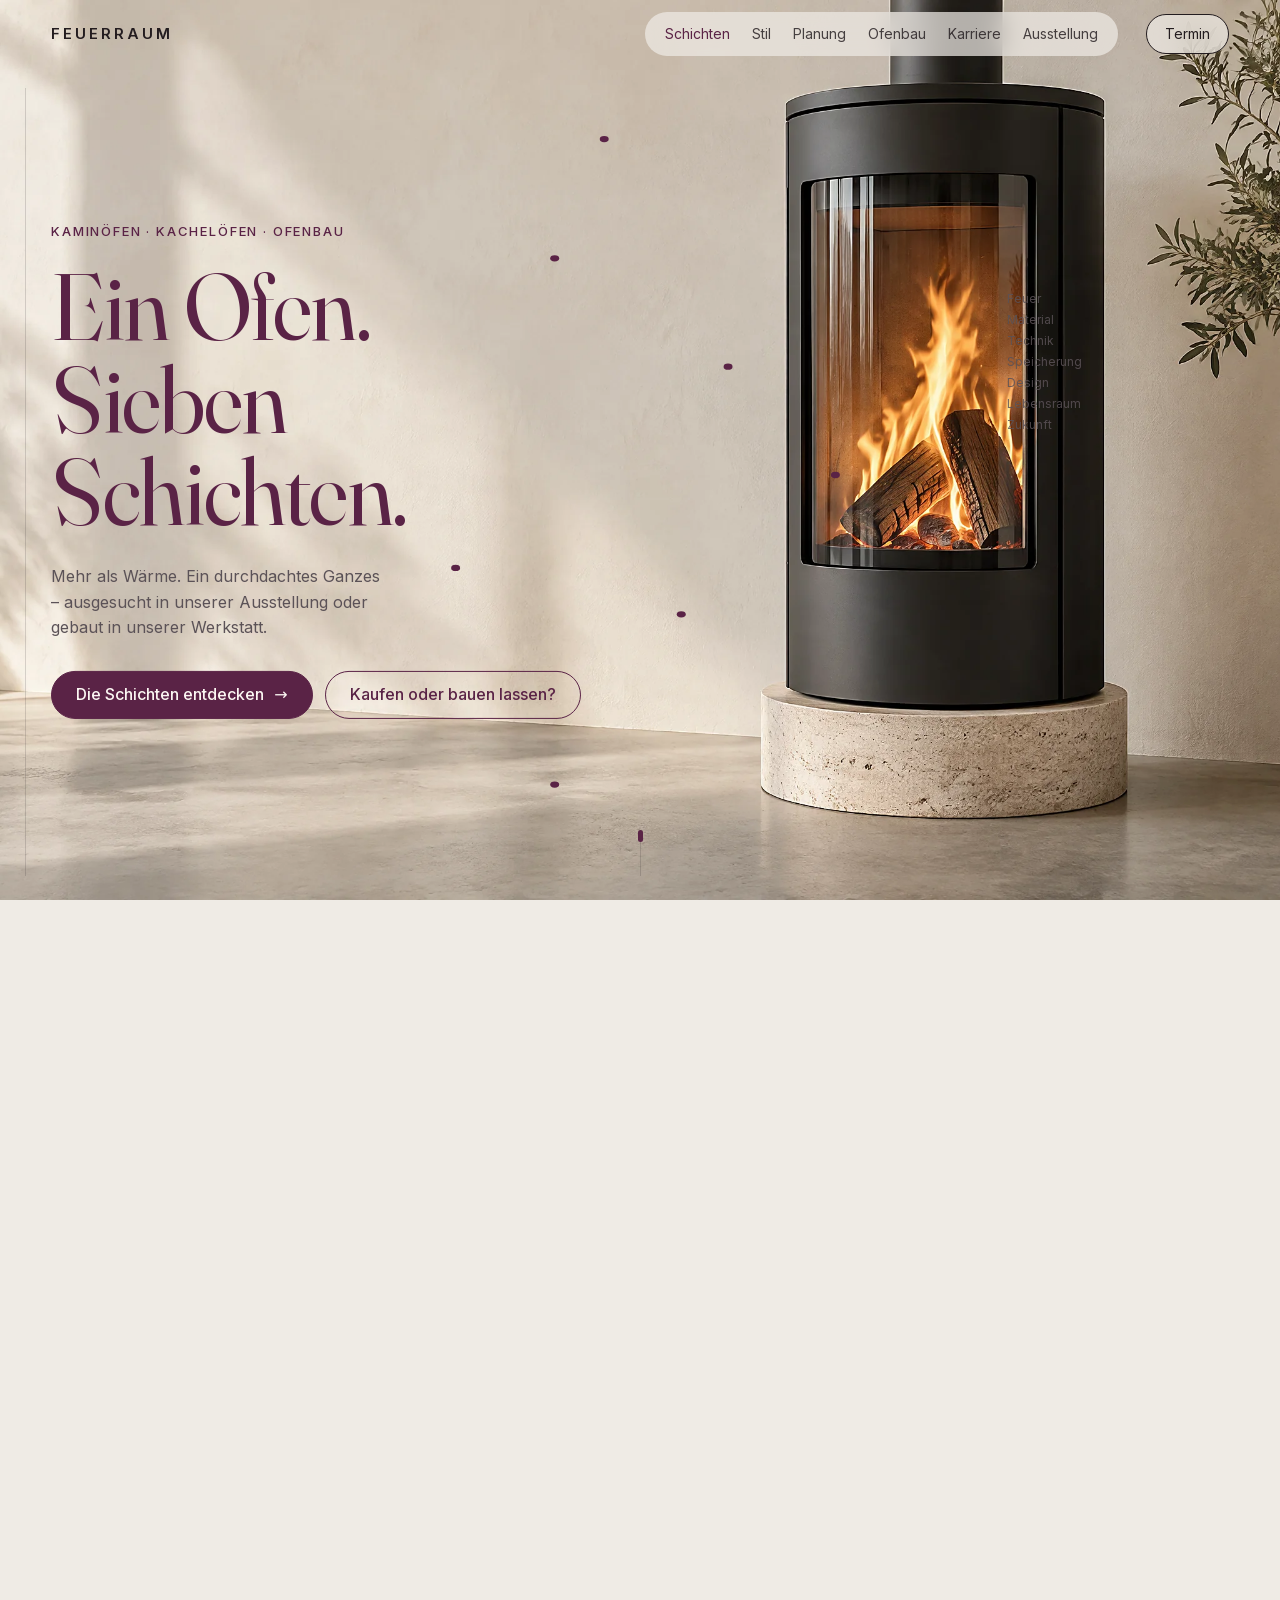
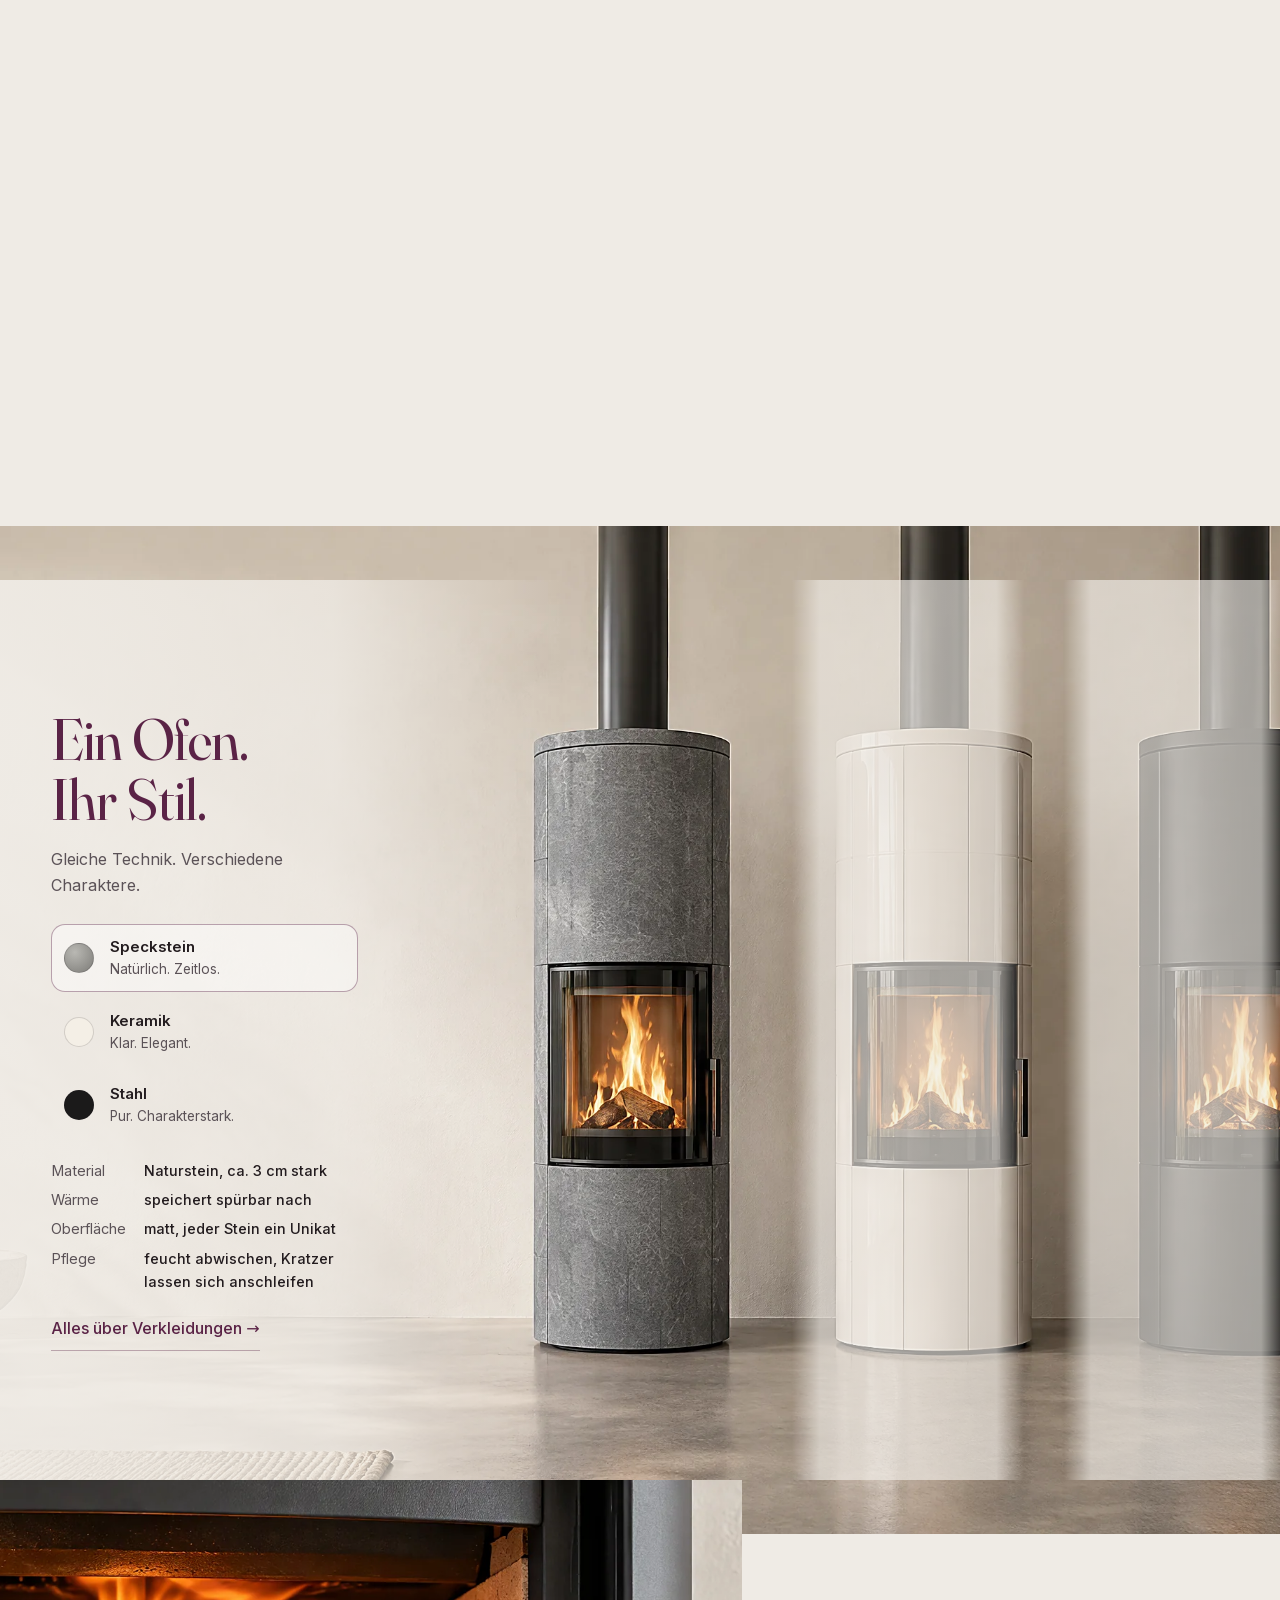
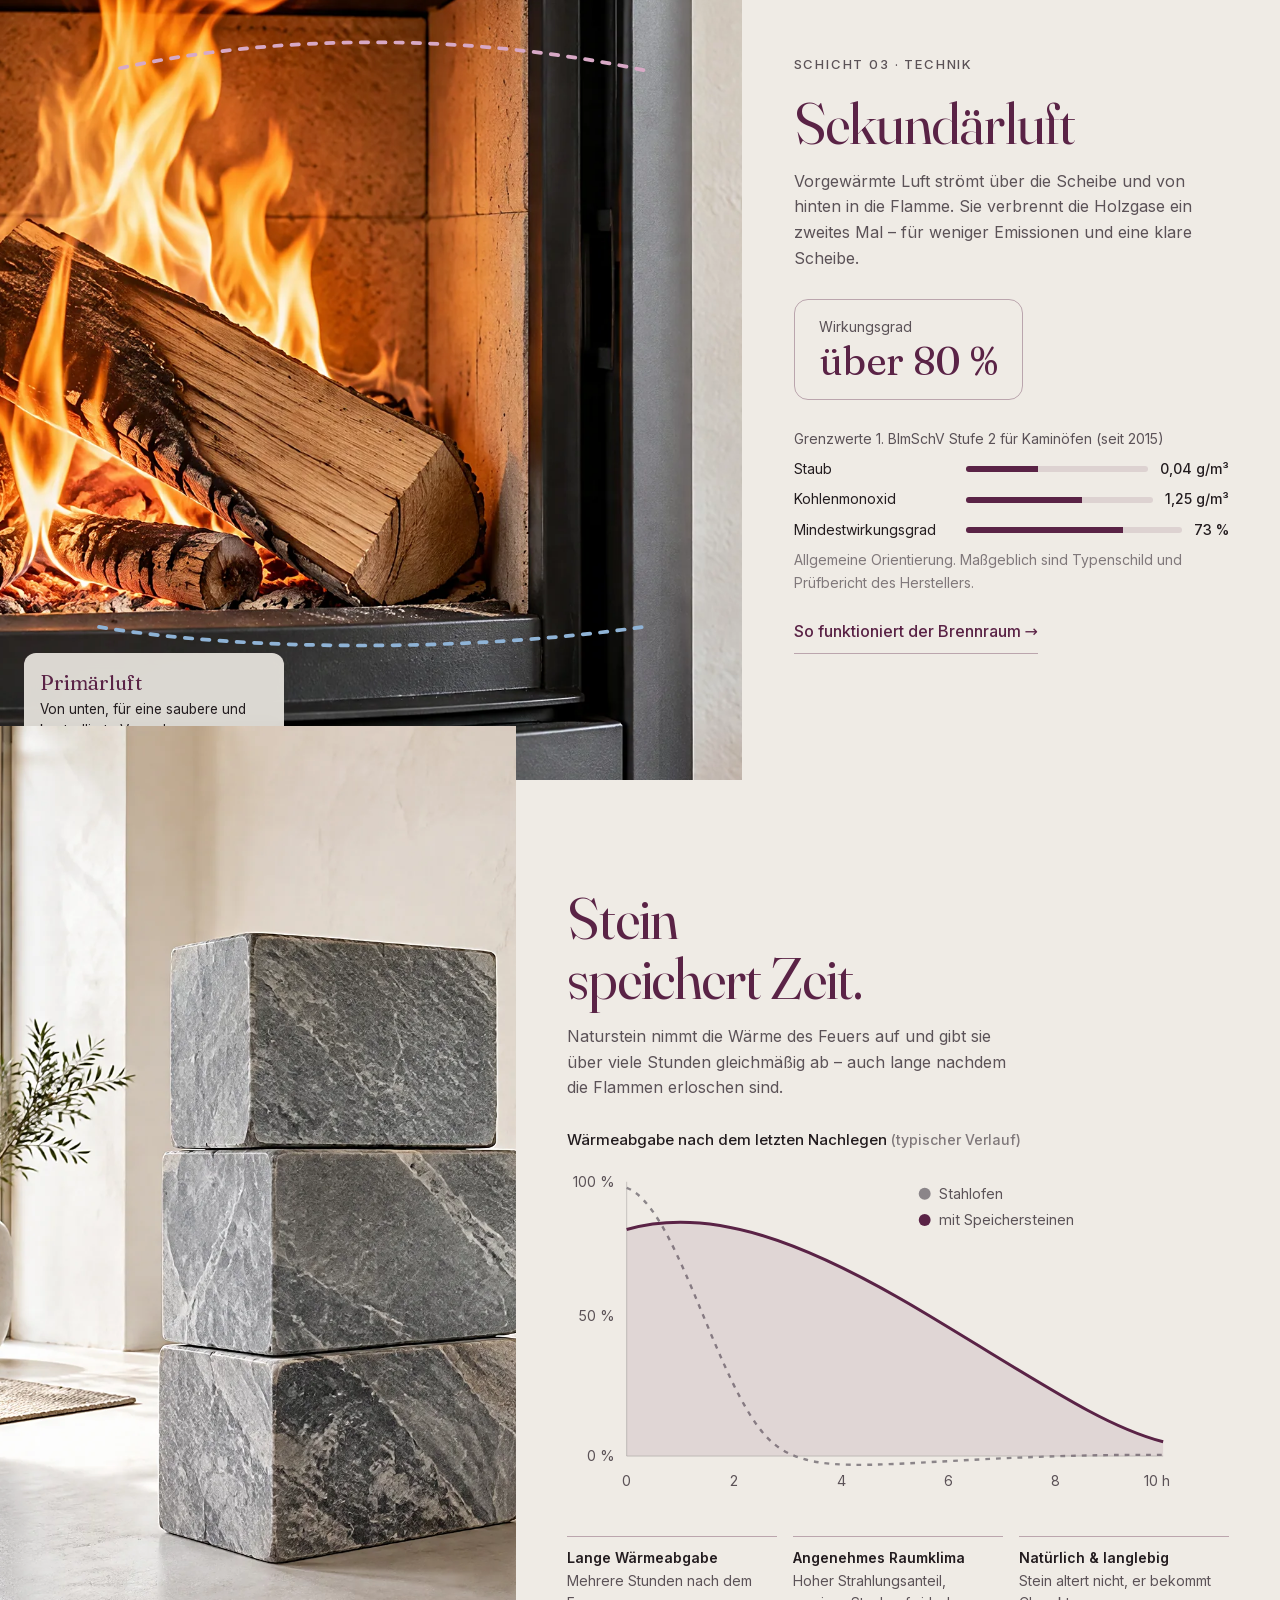
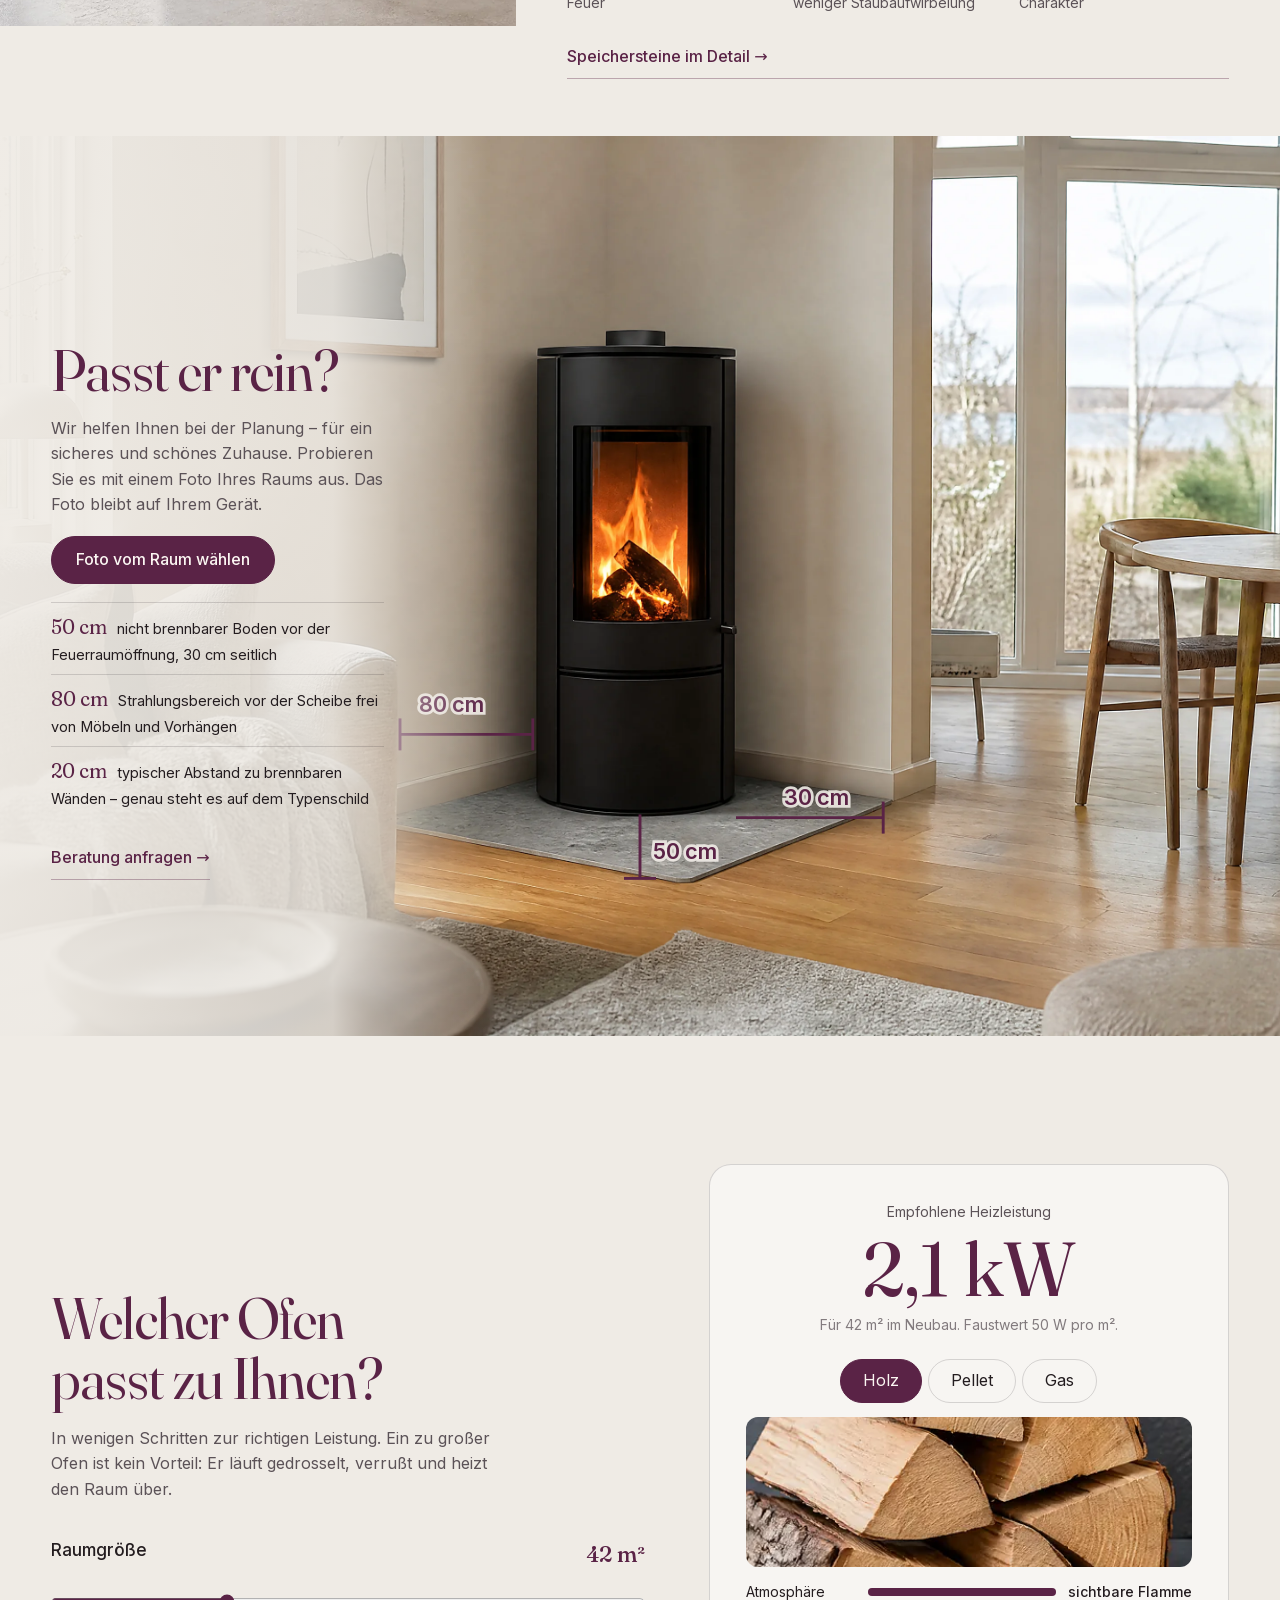
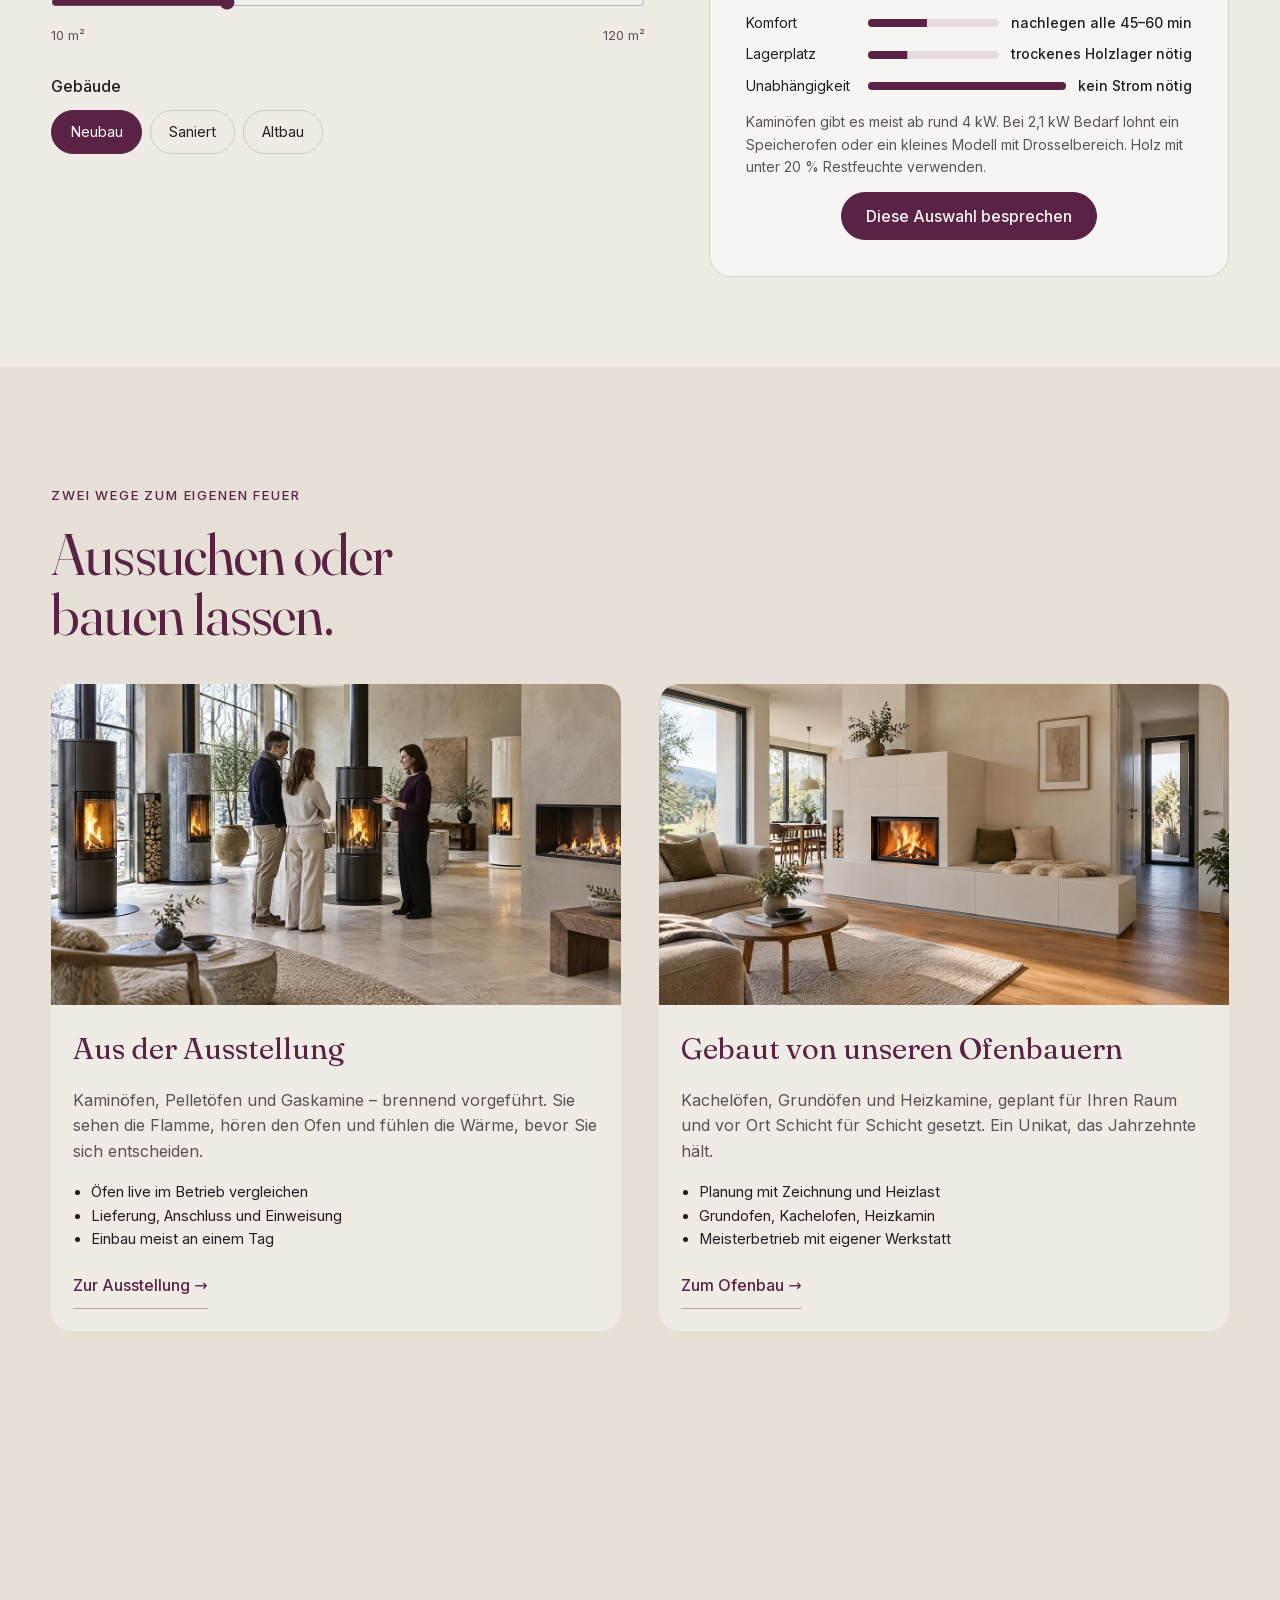
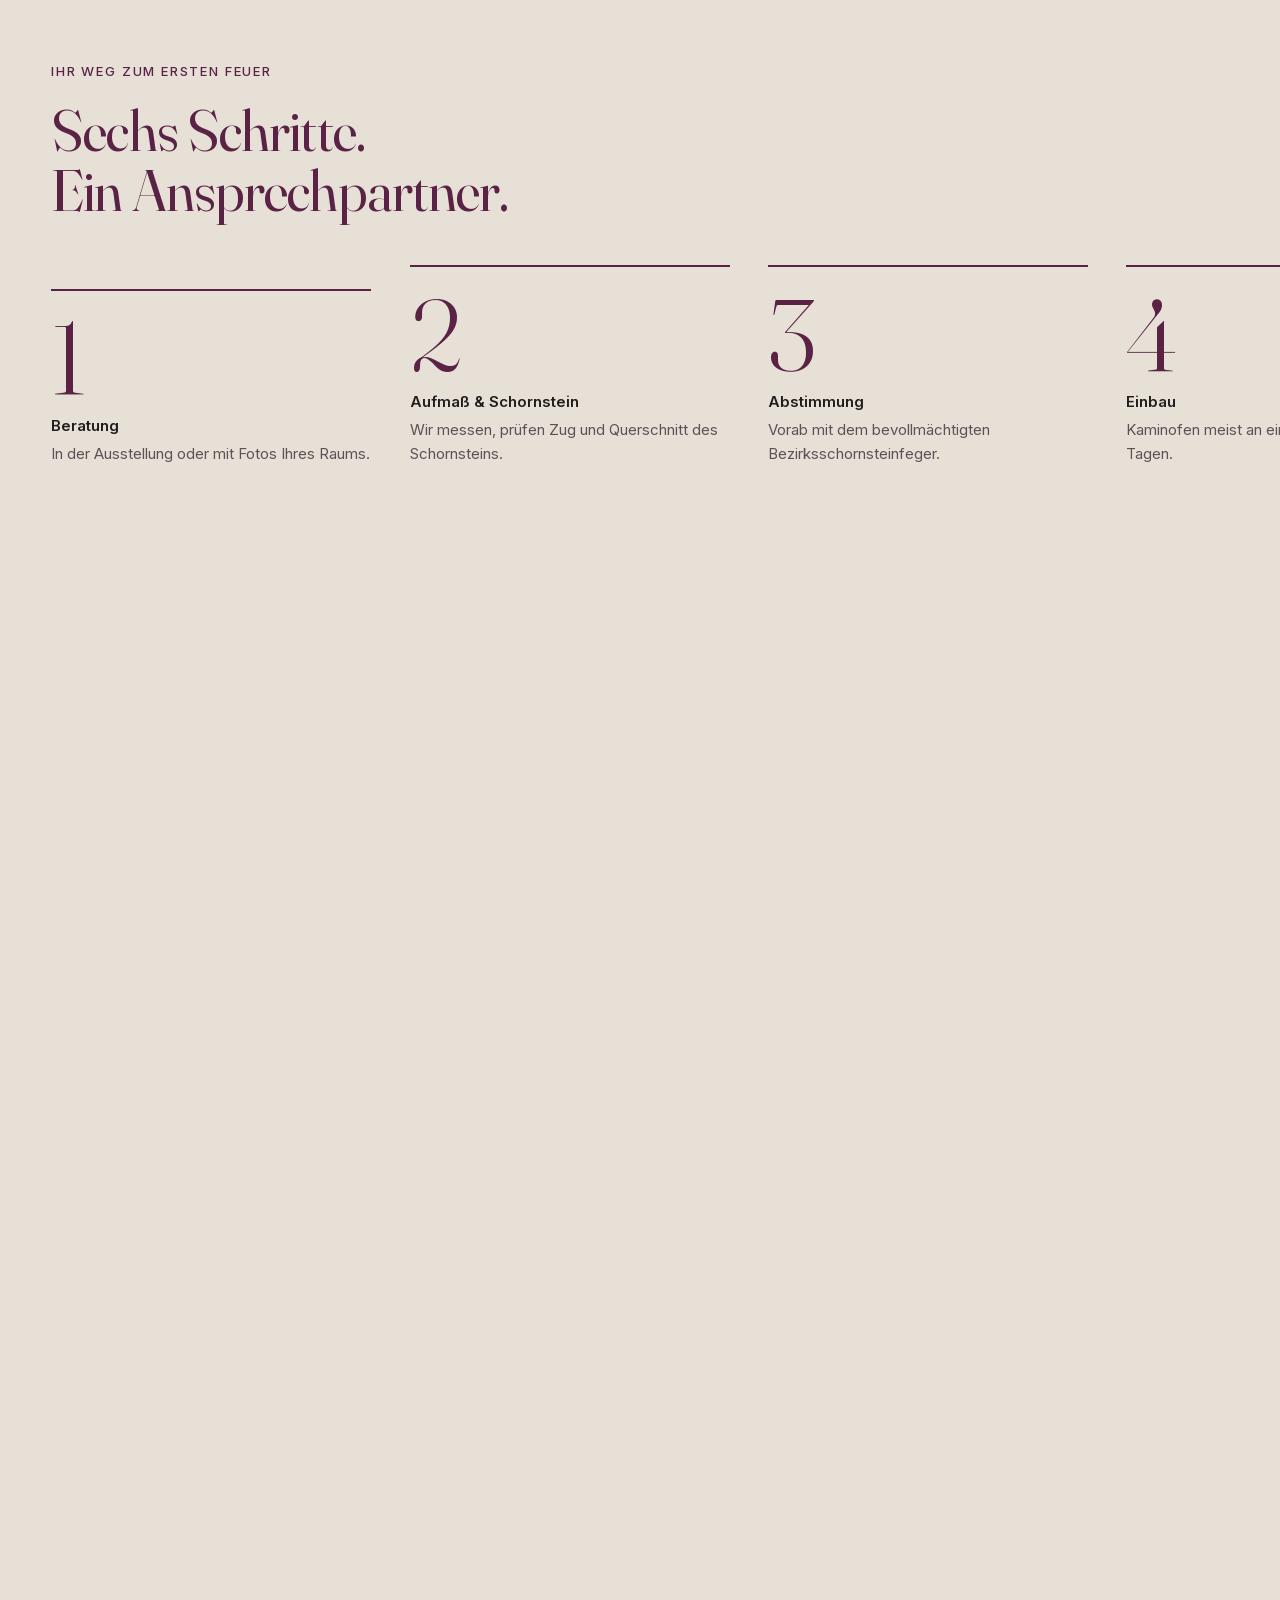
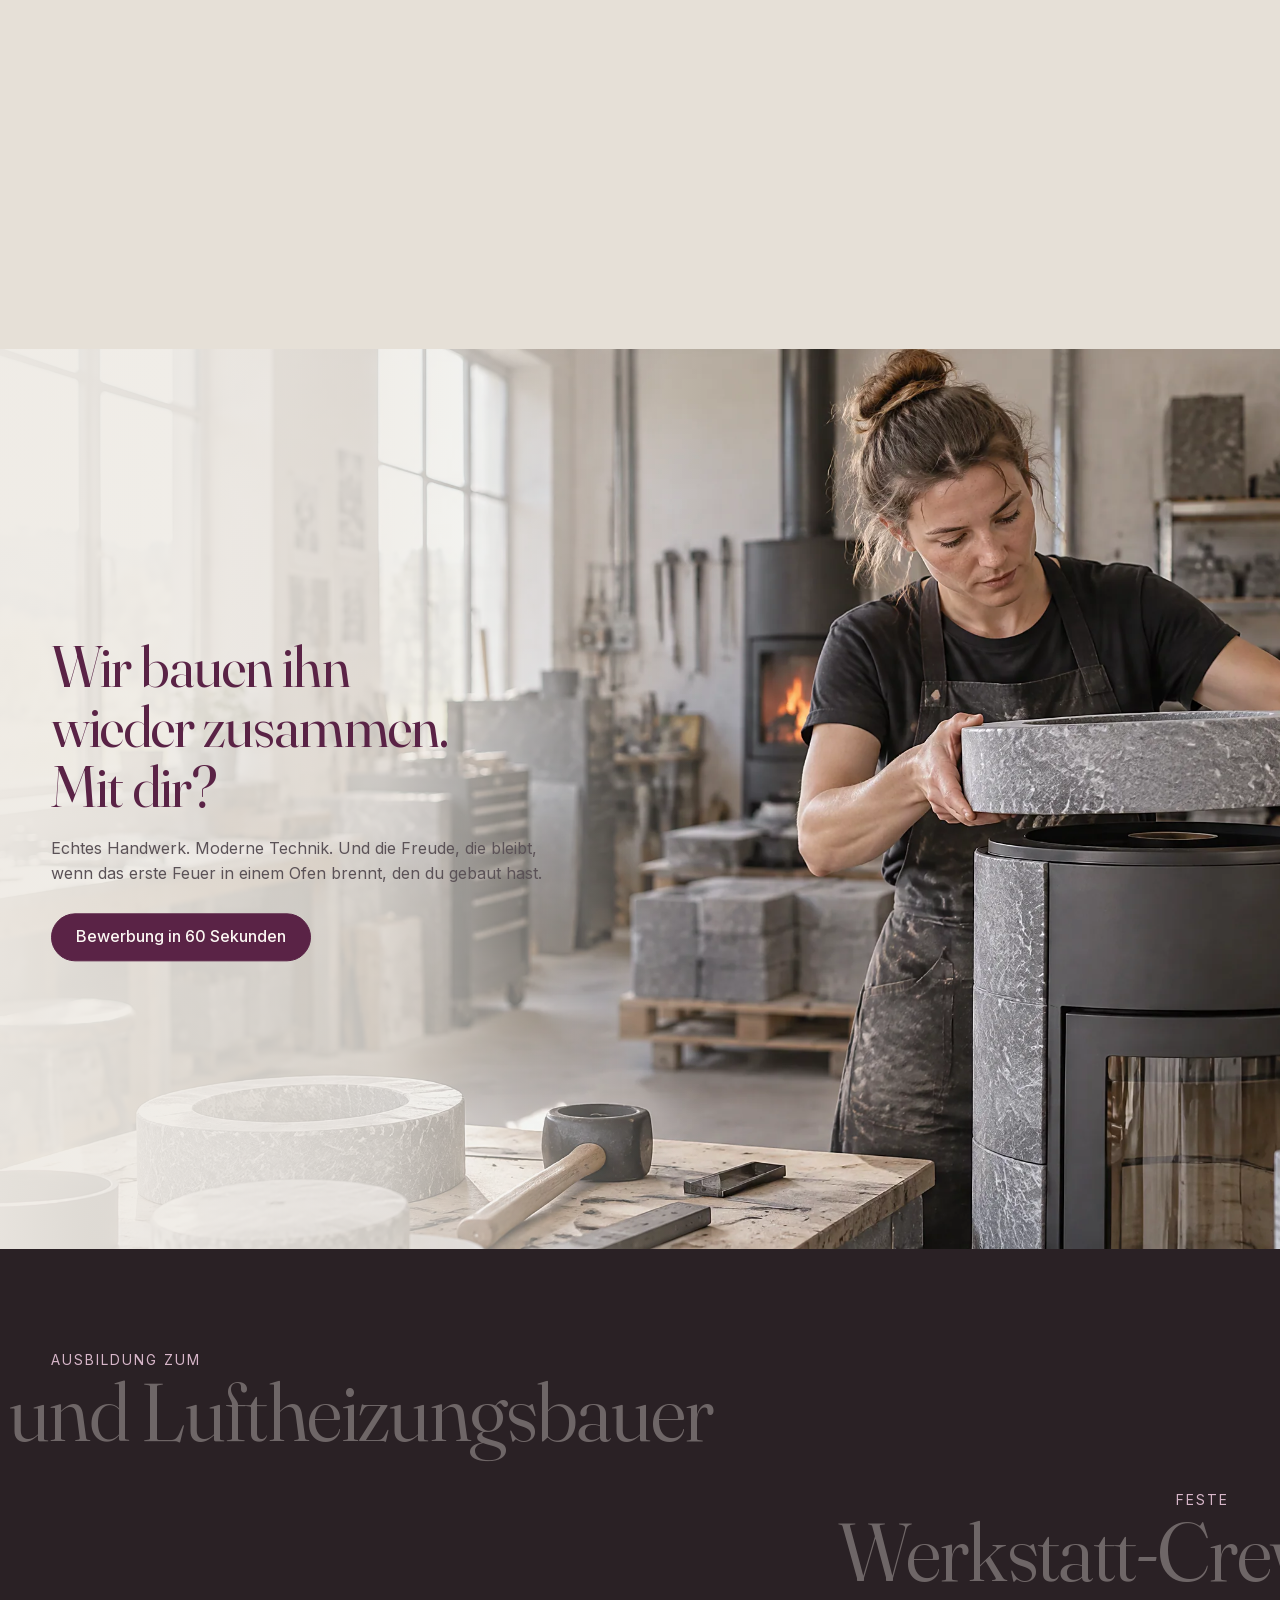
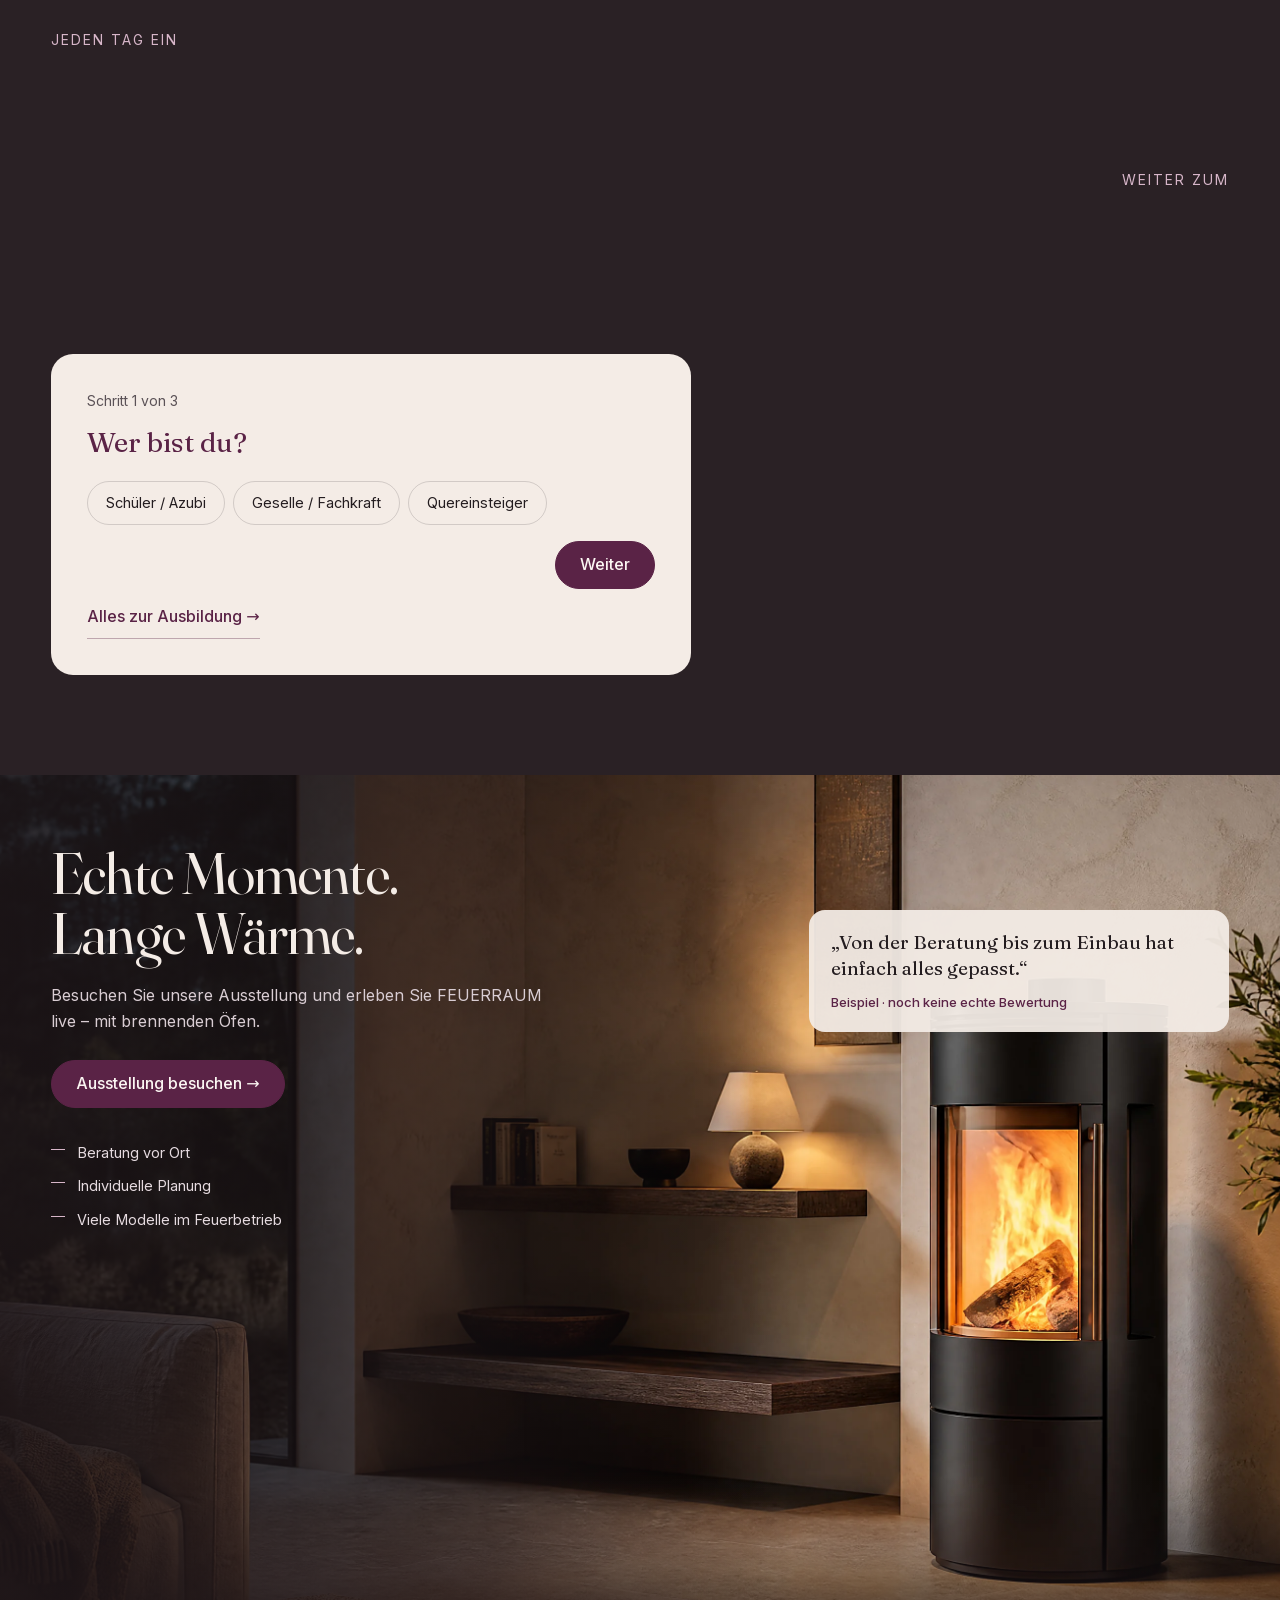
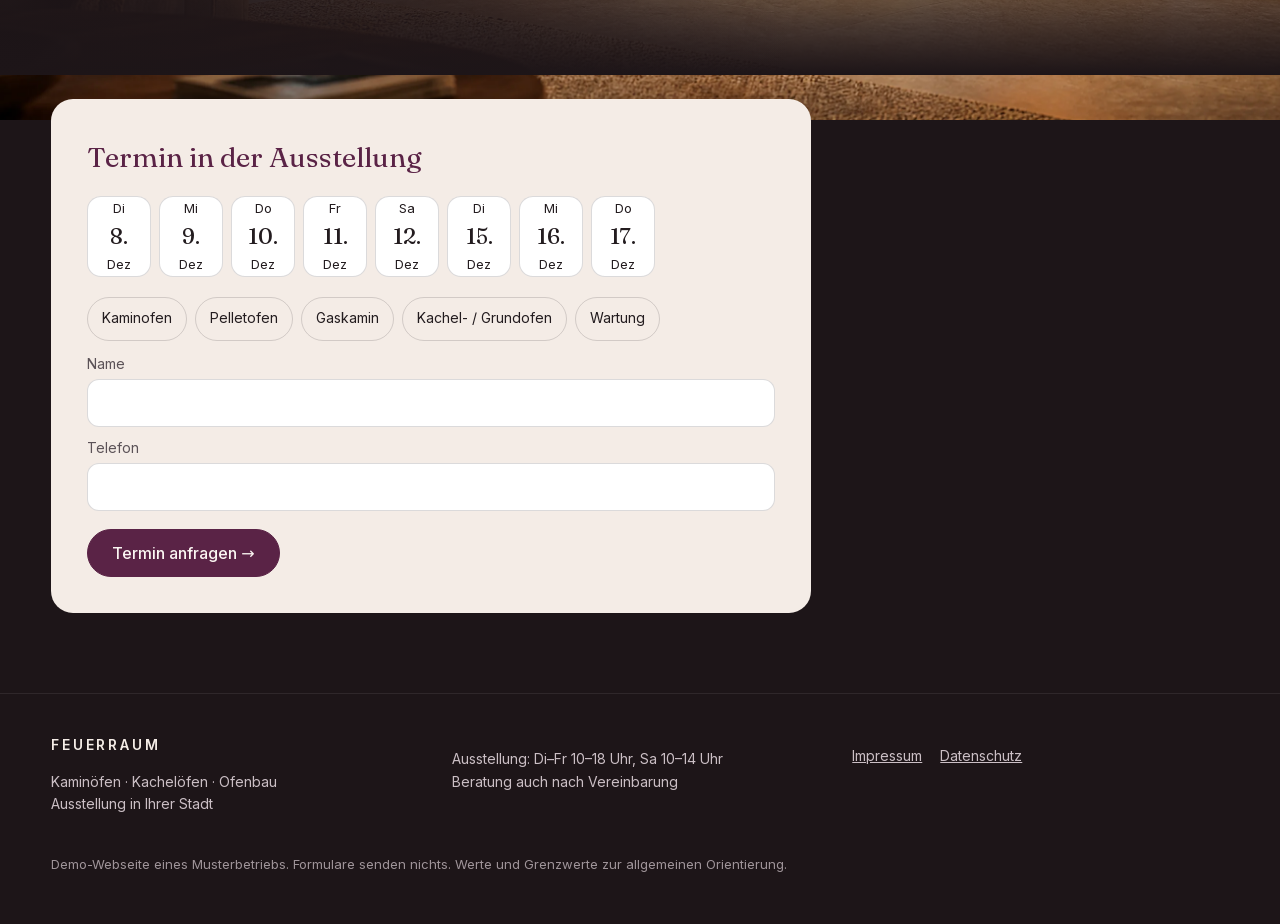
==== commit 86ad5bdd: "FEUERRAUM: 13 Bilder eingebaut, Masken, Masse, Ablauf, Mobil-Explosion Co-Authored-By: Claude Opus 5" ====
--- a/site/index.html
+++ b/site/index.html
@@ -48,8 +48,8 @@
 <section class="buehne" id="start" aria-label="Ein Ofen. Sieben Schichten.">
   <div class="buehne-pin">
     <div class="b-bild">
-      <img class="b-ganz" src="assets/img/hero.webp" srcset="assets/img/hero-m.webp 1280w, assets/img/hero.webp 3840w" sizes="100vw" alt="Moderner Kaminofen mit Feuer auf einem Steinsockel in einem hellen Raum" fetchpriority="high">
-      <img class="b-explo" src="assets/img/explode.webp" srcset="assets/img/explode-m.webp 1280w, assets/img/explode.webp 3840w" sizes="100vw" alt="Derselbe Ofen in seine Einzelteile zerlegt" loading="eager">
+      <img class="b-ganz" src="assets/img/hero.webp" srcset="assets/img/hero-m.webp 1280w, assets/img/hero.webp 2560w" sizes="max(100vw, 178vh)" alt="Moderner Kaminofen mit Feuer auf einem Steinsockel in einem hellen Raum" fetchpriority="high">
+      <img class="b-explo" src="assets/img/explode.webp" srcset="assets/img/explode-m.webp 1280w, assets/img/explode.webp 2560w" sizes="max(100vw, 178vh)" alt="Derselbe Ofen in seine Einzelteile zerlegt" loading="eager">
       <video class="b-film" muted playsinline preload="auto" hidden></video>
     </div>
     <div class="held-text">
@@ -82,7 +82,7 @@
 <!-- 3: Ihr Stil (Konfigurator) -->
 <section class="stil" id="stil" aria-labelledby="stil-h">
   <div class="stil-bild">
-    <img src="assets/img/stil.webp" srcset="assets/img/stil-m.webp 1280w, assets/img/stil.webp 2560w" sizes="100vw" alt="Drei gleiche Öfen mit Speckstein-, Keramik- und Stahlverkleidung" loading="lazy">
+    <img src="assets/img/stil.webp" srcset="assets/img/stil-m.webp 1280w, assets/img/stil.webp 2560w" sizes="max(100vw, 178vh)" alt="Drei gleiche Öfen mit Speckstein-, Keramik- und Stahlverkleidung" loading="lazy">
     <div class="stil-maske" aria-hidden="true"><i></i><i></i><i></i></div>
   </div>
   <div class="stil-text">
@@ -101,7 +101,7 @@
 <!-- 4: Brennraum -->
 <section class="feuer" id="feuer" aria-labelledby="feuer-h">
   <div class="feuer-bild">
-    <img src="assets/img/feuer.webp" srcset="assets/img/feuer-m.webp 1280w, assets/img/feuer.webp 2560w" sizes="(max-width: 900px) 100vw, 60vw" alt="Brennraum mit Flammen und Schamotteauskleidung" loading="lazy">
+    <img src="assets/img/feuer.webp" srcset="assets/img/feuer-m.webp 1280w, assets/img/feuer.webp 2560w" sizes="max(100vw, 178vh)" alt="Brennraum mit Flammen und Schamotteauskleidung" loading="lazy">
     <svg class="luft" viewBox="0 0 600 600" aria-hidden="true">
       <defs><marker id="pf" viewBox="0 0 10 10" refX="8" refY="5" markerWidth="7" markerHeight="7" orient="auto"><path d="M0 0L10 5L0 10z" fill="currentColor"/></marker></defs>
       <path class="luft-p" d="M80 540 C 200 560, 380 560, 520 540" marker-end="url(#pf)"/>
@@ -128,7 +128,7 @@
 
 <!-- 5: Speicherwärme -->
 <section class="speicher" id="speicher" aria-labelledby="speicher-h">
-  <div class="speicher-bild"><img src="assets/img/speicher.webp" srcset="assets/img/speicher-m.webp 1280w, assets/img/speicher.webp 2560w" sizes="(max-width: 900px) 100vw, 45vw" alt="Gestapelte Specksteinblöcke" loading="lazy"></div>
+  <div class="speicher-bild"><img src="assets/img/speicher.webp" srcset="assets/img/speicher-m.webp 1280w, assets/img/speicher.webp 2560w" sizes="max(100vw, 178vh)" alt="Gestapelte Specksteinblöcke" loading="lazy"></div>
   <div class="speicher-text">
     <h2 class="h2" id="speicher-h">Stein<br>speichert Zeit.</h2>
     <p>Naturstein nimmt die Wärme des Feuers auf und gibt sie über viele Stunden gleichmäßig ab – auch lange nachdem die Flammen erloschen sind.</p>
@@ -158,11 +158,11 @@
 <!-- 6: Passt er rein? -->
 <section class="platz" id="platz" aria-labelledby="platz-h">
   <div class="platz-bild">
-    <img id="platzFoto" src="assets/img/raum.webp" srcset="assets/img/raum-m.webp 1280w, assets/img/raum.webp 2560w" sizes="100vw" alt="Wohnzimmer mit Kaminofen in der Ecke" loading="lazy">
+    <img id="platzFoto" src="assets/img/raum.webp" srcset="assets/img/raum-m.webp 1280w, assets/img/raum.webp 3584w" sizes="max(100vw, 178vh)" alt="Wohnzimmer mit Kaminofen in der Ecke" loading="lazy">
     <svg class="masse" viewBox="0 0 100 56.25" preserveAspectRatio="xMidYMid slice" aria-hidden="true">
-      <g class="mass m1"><line x1="54" y1="9" x2="54" y2="20"/><text x="55.4" y="13.5">80 cm</text></g>
-      <g class="mass m2"><line x1="36" y1="36" x2="48" y2="36"/><text x="38.5" y="34.6">50 cm</text></g>
-      <g class="mass m3"><line x1="61" y1="36" x2="68" y2="36"/><text x="62" y="34.6">20 cm</text></g>
+      <g class="mass m1"><line x1="43.3" y1="37.4" x2="35" y2="37.4"/><line x1="43.3" y1="36.4" x2="43.3" y2="38.4"/><line x1="35" y1="36.4" x2="35" y2="38.4"/><text x="36.2" y="36">80 cm</text></g>
+      <g class="mass m2"><line x1="50" y1="42.4" x2="50" y2="46.4"/><line x1="49" y1="46.4" x2="51" y2="46.4"/><text x="50.8" y="45.2">50 cm</text></g>
+      <g class="mass m3"><line x1="56" y1="42.6" x2="65.2" y2="42.6"/><line x1="65.2" y1="41.6" x2="65.2" y2="43.6"/><text x="59" y="41.8">30 cm</text></g>
     </svg>
     <div class="probe" id="probe" hidden>
       <img id="probeOfen" src="assets/img/ofen-frei.png" alt="Ofen zum Verschieben" draggable="false">
@@ -240,11 +240,12 @@
     </article>
   </div>
   <div class="ablauf" id="ablauf" aria-label="Ablauf in sechs Schritten">
+    <div class="ablauf-kopf"><p class="vorzeile">Ihr Weg zum ersten Feuer</p><h3 class="h2">Sechs Schritte.<br>Ein Ansprechpartner.</h3></div>
     <div class="ablauf-spur" id="ablaufSpur">
       <div class="schritt"><i>1</i><b>Beratung</b><span>In der Ausstellung oder mit Fotos Ihres Raums.</span></div>
       <div class="schritt"><i>2</i><b>Aufmaß &amp; Schornstein</b><span>Wir messen, prüfen Zug und Querschnitt des Schornsteins.</span></div>
       <div class="schritt"><i>3</i><b>Abstimmung</b><span>Vorab mit dem bevollmächtigten Bezirksschornsteinfeger.</span></div>
-      <div class="schritt"><i>4</i><b>Einbau</b><span>Kaminofen meist an einem Tag, gebaute Öfen in einigen Tagen.</span></div>
+      <div class="schritt foto"><img src="assets/img/grundofen-bau-m.webp" alt="Ofenbauer setzt Schamottesteine für einen Grundofen" loading="lazy"><i>4</i><b>Einbau</b><span>Kaminofen meist an einem Tag, gebaute Öfen in einigen Tagen.</span></div>
       <div class="schritt foto"><img src="assets/img/abnahme-m.webp" alt="Schornsteinfeger misst mit digitalem Abgasmessgerät" loading="lazy"><i>5</i><b>Abnahme</b><span>Der Schornsteinfeger nimmt die Anlage vor dem ersten Feuer ab.</span></div>
       <div class="schritt"><i>6</i><b>Erstes Feuer &amp; Wartung</b><span>Einweisung beim ersten Anheizen, danach jährlicher Service.</span></div>
     </div>
@@ -254,7 +255,7 @@
 <!-- 8: Handwerk / Karriere -->
 <section class="handwerk" id="handwerk" aria-labelledby="hw-h">
   <div class="hw-bild">
-    <img src="assets/img/werkstatt.webp" srcset="assets/img/werkstatt-m.webp 1280w, assets/img/werkstatt.webp 2560w" sizes="100vw" alt="Ofenbauerin setzt einen Speckstein-Ring auf einen Ofen" loading="lazy">
+    <img src="assets/img/werkstatt.webp" srcset="assets/img/werkstatt-m.webp 1280w, assets/img/werkstatt.webp 2560w" sizes="max(100vw, 178vh)" alt="Ofenbauerin setzt einen Speckstein-Ring auf einen Ofen" loading="lazy">
     <video class="hw-film" muted playsinline loop preload="none" hidden></video>
   </div>
   <div class="hw-text">
@@ -298,7 +299,7 @@
 
 <!-- 9: Ausstellung, Stimmen, Termin -->
 <section class="ausstellung" id="ausstellung" aria-labelledby="as-h">
-  <div class="as-bild"><img src="assets/img/abend.webp" srcset="assets/img/abend-m.webp 1280w, assets/img/abend.webp 3840w" sizes="100vw" alt="Brennender Kaminofen in einem warmen Wohnzimmer am Abend" loading="lazy"></div>
+  <div class="as-bild"><img src="assets/img/abend.webp" srcset="assets/img/abend-m.webp 1280w, assets/img/abend.webp 3584w" sizes="max(100vw, 178vh)" alt="Brennender Kaminofen in einem warmen Wohnzimmer am Abend" loading="lazy"></div>
   <div class="as-text">
     <h2 class="h2" id="as-h">Echte Momente.<br>Lange Wärme.</h2>
     <p>Besuchen Sie unsere Ausstellung und erleben Sie <span data-firma>FEUERRAUM</span> live – mit brennenden Öfen.</p>
--- a/site/assets/css/style.css
+++ b/site/assets/css/style.css
@@ -19,6 +19,7 @@
 .skip{position:absolute;left:-999px;top:8px;z-index:99;background:var(--or);color:var(--on-or);padding:10px 14px}
 .skip:focus{left:8px}
 :focus-visible{outline:2px solid var(--or);outline-offset:3px}
+[hidden]{display:none!important}
 
 /* Typo */
 .h1,.h2{font-family:var(--serif);font-weight:380;font-variation-settings:"opsz" 120;color:var(--or);letter-spacing:-.015em;margin:0}
@@ -136,7 +137,7 @@
 .zahl-karte b{font-family:var(--serif);font-weight:400;font-size:40px;color:var(--or);line-height:1.1}
 .zahl-karte i{font-style:normal}
 .bimsch{max-width:440px;margin-bottom:16px}
-.balken{display:grid;grid-template-columns:130px 1fr auto;gap:12px;align-items:center;font-size:14px;margin:8px 0}
+.balken{display:grid;grid-template-columns:160px 1fr auto;gap:12px;align-items:center;font-size:14px;margin:8px 0}
 .balken i{height:6px;border-radius:3px;background:rgba(var(--or-rgb),.12);position:relative;overflow:hidden}
 .balken i::after{content:"";position:absolute;inset:0;width:var(--w);background:var(--or);transform-origin:left;transform:scaleX(var(--s,0));transition:transform 1.2s cubic-bezier(.2,.8,.2,1)}
 .bimsch.an .balken i::after{--s:1}
@@ -145,7 +146,7 @@
 /* 5 Speicher */
 .speicher{display:grid;grid-template-columns:42% 1fr;grid-template-rows:auto auto auto auto;column-gap:clamp(24px,4vw,64px);min-height:100vh;background:var(--bg);padding:0 var(--rand) 56px 0;align-items:start}
 .speicher-bild{grid-row:1/5;position:relative;height:100%;min-height:100vh}
-.speicher-bild img{position:absolute;inset:0;width:100%;height:100%;object-fit:cover;object-position:30% 50%}
+.speicher-bild img{position:absolute;inset:0;width:100%;height:100%;object-fit:cover;object-position:6% 50%}
 .speicher-text{padding-top:calc(var(--kopf) + 40px)}
 .speicher-text p{color:var(--ink2);max-width:44ch}
 .kurve{margin:10px 0 0;max-width:620px}
@@ -167,10 +168,10 @@
 .platz{position:relative;display:grid;grid-template-columns:minmax(300px,34%) 1fr;min-height:100vh;align-items:center}
 .platz-bild{grid-column:1/-1;grid-row:1;position:relative;height:100%;min-height:100vh;overflow:hidden}
 .platz-bild>img{position:absolute;inset:0;width:100%;height:100%;object-fit:cover}
-.platz::before{content:"";grid-column:1/-1;grid-row:1;z-index:1;pointer-events:none;background:linear-gradient(90deg,rgba(var(--bg-rgb),.96) 0,rgba(var(--bg-rgb),.85) 30%,rgba(var(--bg-rgb),0) 52%)}
+.platz-bild::after{content:"";position:absolute;inset:0;z-index:1;pointer-events:none;background:linear-gradient(90deg,rgba(var(--bg-rgb),.96) 0,rgba(var(--bg-rgb),.85) 26%,rgba(var(--bg-rgb),0) 38%)}
 .masse{position:absolute;inset:0;width:100%;height:100%;z-index:1}
 .mass line{stroke:var(--or);stroke-width:.18;marker-start:none}
-.mass text{font:600 1.35px var(--sans);fill:var(--or)}
+.mass text{font:600 1.35px var(--sans);fill:var(--or);paint-order:stroke;stroke:rgba(var(--bg-rgb),.9);stroke-width:.35px}
 .mass line{stroke-dasharray:20;stroke-dashoffset:20;transition:stroke-dashoffset 1.2s}
 .mass text{opacity:0;transition:opacity .6s .8s}
 .platz.an .mass line{stroke-dashoffset:0}.platz.an .mass text{opacity:1}
@@ -207,7 +208,7 @@
 .brenn{display:flex;gap:6px;justify-content:center;margin:22px 0 14px}
 .brenn button{min-height:44px;padding:0 22px;border-radius:999px;border:1px solid var(--line);background:transparent}
 .brenn button[aria-selected=true]{background:var(--or);color:var(--on-or);border-color:var(--or)}
-.brenn-bild{height:110px;border-radius:12px;overflow:hidden;margin-bottom:14px}
+.brenn-bild{height:150px;border-radius:12px;overflow:hidden;margin-bottom:14px}
 .brenn-bild img{width:300%;max-width:none;height:100%;object-fit:cover;transition:transform .6s cubic-bezier(.2,.8,.2,1)}
 .vgl{text-align:left;font-size:14px}
 .vgl div{display:grid;grid-template-columns:110px 1fr auto;gap:12px;align-items:center;margin:9px 0}
@@ -228,10 +229,11 @@
 .weg p{color:var(--ink2)}
 .weg ul{padding-left:18px;font-size:14.5px}
 .weg.vorn{order:-1}
-.ablauf{margin-top:64px;overflow:hidden}
-.ablauf-spur{display:flex;gap:18px;padding:0 var(--rand);width:max-content}
-.schritt{width:min(300px,76vw);flex:none;border-top:2px solid var(--or);padding-top:16px;font-size:14.5px}
-.schritt i{font:400 34px var(--serif);color:var(--or);font-style:normal;display:block}
+.ablauf{margin-top:64px;overflow:hidden;min-height:100vh;min-height:100svh;display:flex;flex-direction:column;justify-content:center;gap:clamp(28px,5vh,56px);padding:calc(var(--kopf) + 10px) 0 40px;background:var(--bg2)}
+.ablauf-kopf{padding:0 var(--rand)}
+.ablauf-spur{display:flex;align-items:flex-end;gap:clamp(18px,3vw,44px);padding:0 var(--rand);width:max-content}
+.schritt{width:min(320px,78vw);flex:none;border-top:2px solid var(--or);padding-top:16px;font-size:15px;align-self:flex-end}
+.schritt i{font:300 clamp(64px,8vw,112px)/1 var(--serif);color:var(--or);font-style:normal;display:block}
 .schritt b{display:block;font-weight:600;margin:4px 0}
 .schritt span{color:var(--ink2)}
 .schritt.foto{width:min(420px,82vw)}
@@ -321,7 +323,7 @@
   .symbole{grid-template-columns:1fr}
   .platz{grid-template-columns:1fr}
   .platz-bild{grid-row:1;min-height:62vh;height:62vh}
-  .platz::before{display:none}
+  .platz-bild::after{display:none}
   .platz-text{grid-row:2;padding-top:28px}
   .rechner{grid-template-columns:1fr;padding-top:calc(var(--kopf) + 30px)}
   .wege-spalten{grid-template-columns:1fr}
@@ -341,3 +343,8 @@
 @media (prefers-reduced-motion:reduce){*{animation:none!important;transition:none!important}.rein{opacity:1;transform:none}}
 .stil-bild::after{content:"";position:absolute;inset:0;background:linear-gradient(90deg,rgba(var(--bg-rgb),.94) 0,rgba(var(--bg-rgb),.8) 26%,rgba(var(--bg-rgb),0) 44%);pointer-events:none}
 @media (max-width:900px){.stil-bild::after{display:none}}
+@media (max-width:900px){.achsen text,.k-leg text{font-size:21px}.k-leg circle{r:8px}.kurve svg{overflow:visible}}
+.hw-text{top:50vh;top:50svh}
+.hw-bild img,.hw-bild video{object-position:62% 22%}
+@media (max-width:900px){.hw-text{top:94svh;bottom:auto;transform:translateY(-100%)}.hw-bild img,.hw-bild video{object-position:64% 30%}}
+@media (max-width:900px){.ablauf{min-height:0;padding-top:20px}.ablauf-spur{padding-bottom:10px}}
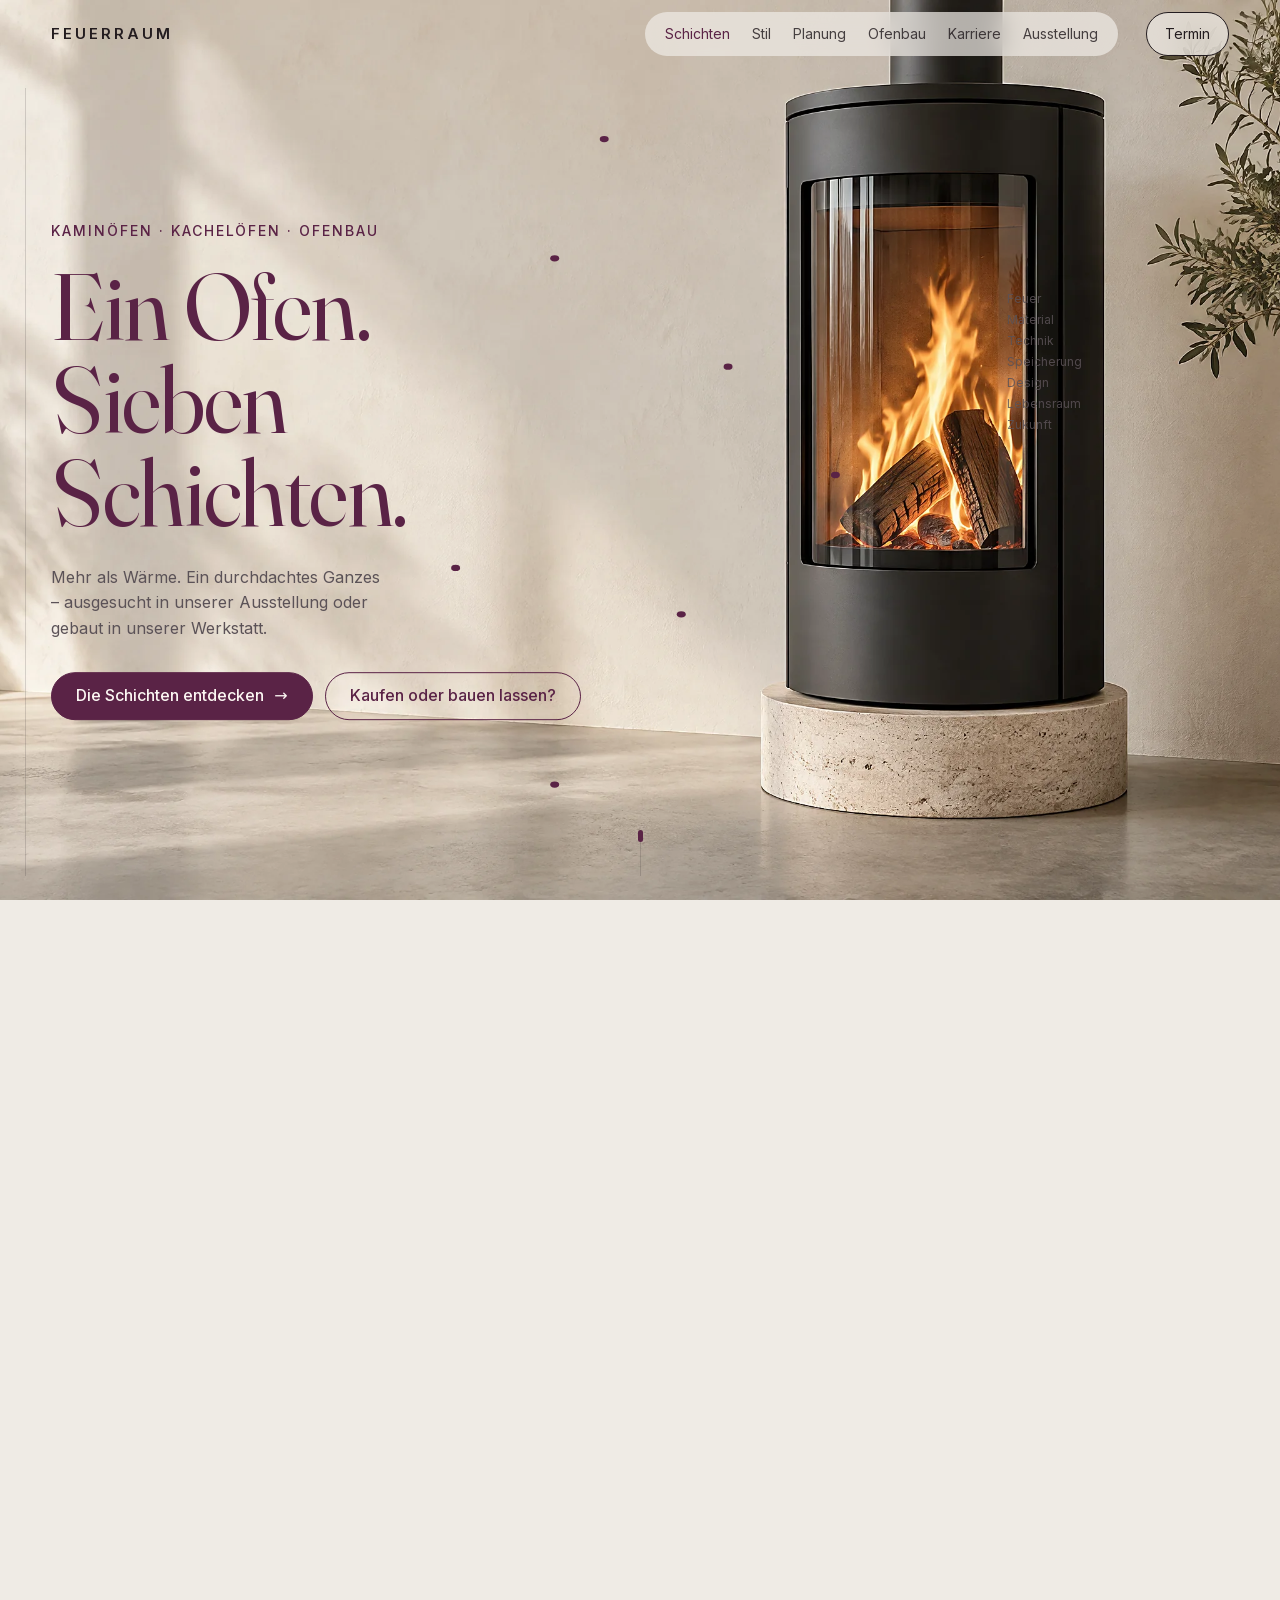
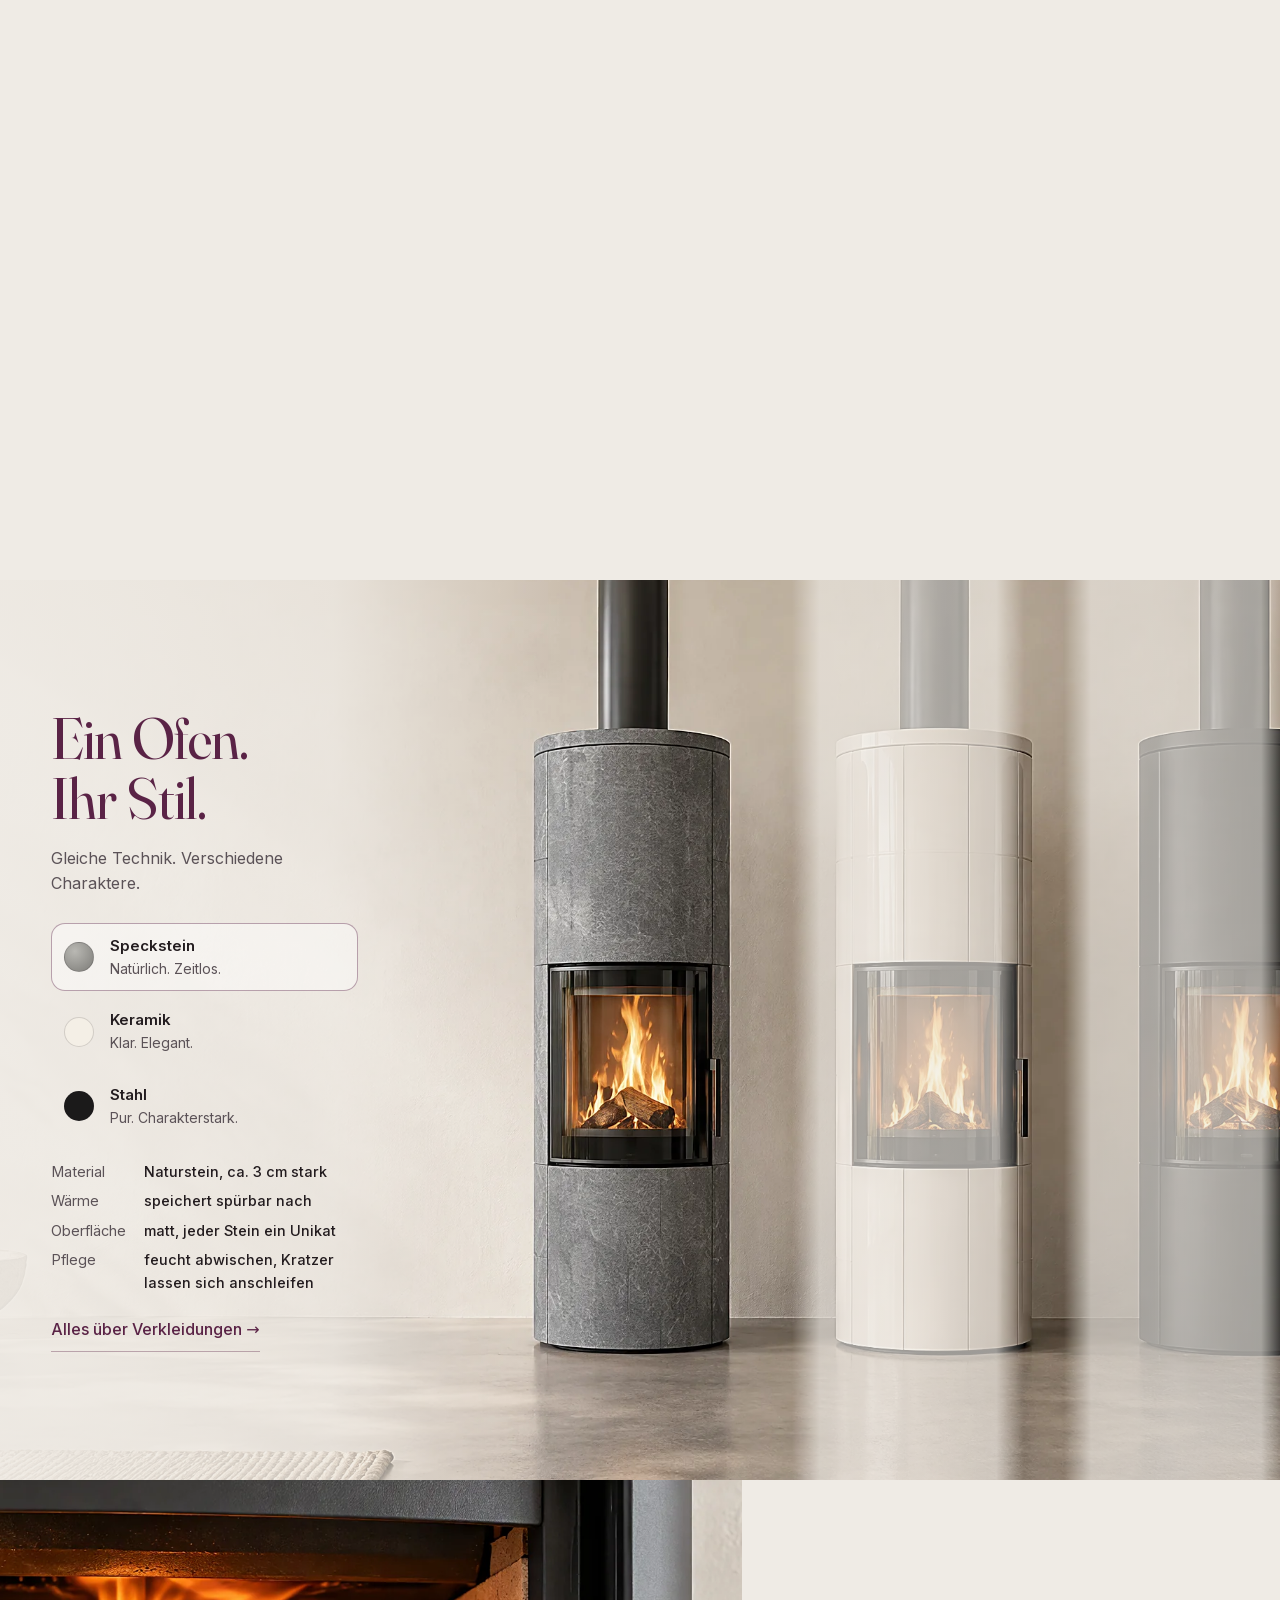
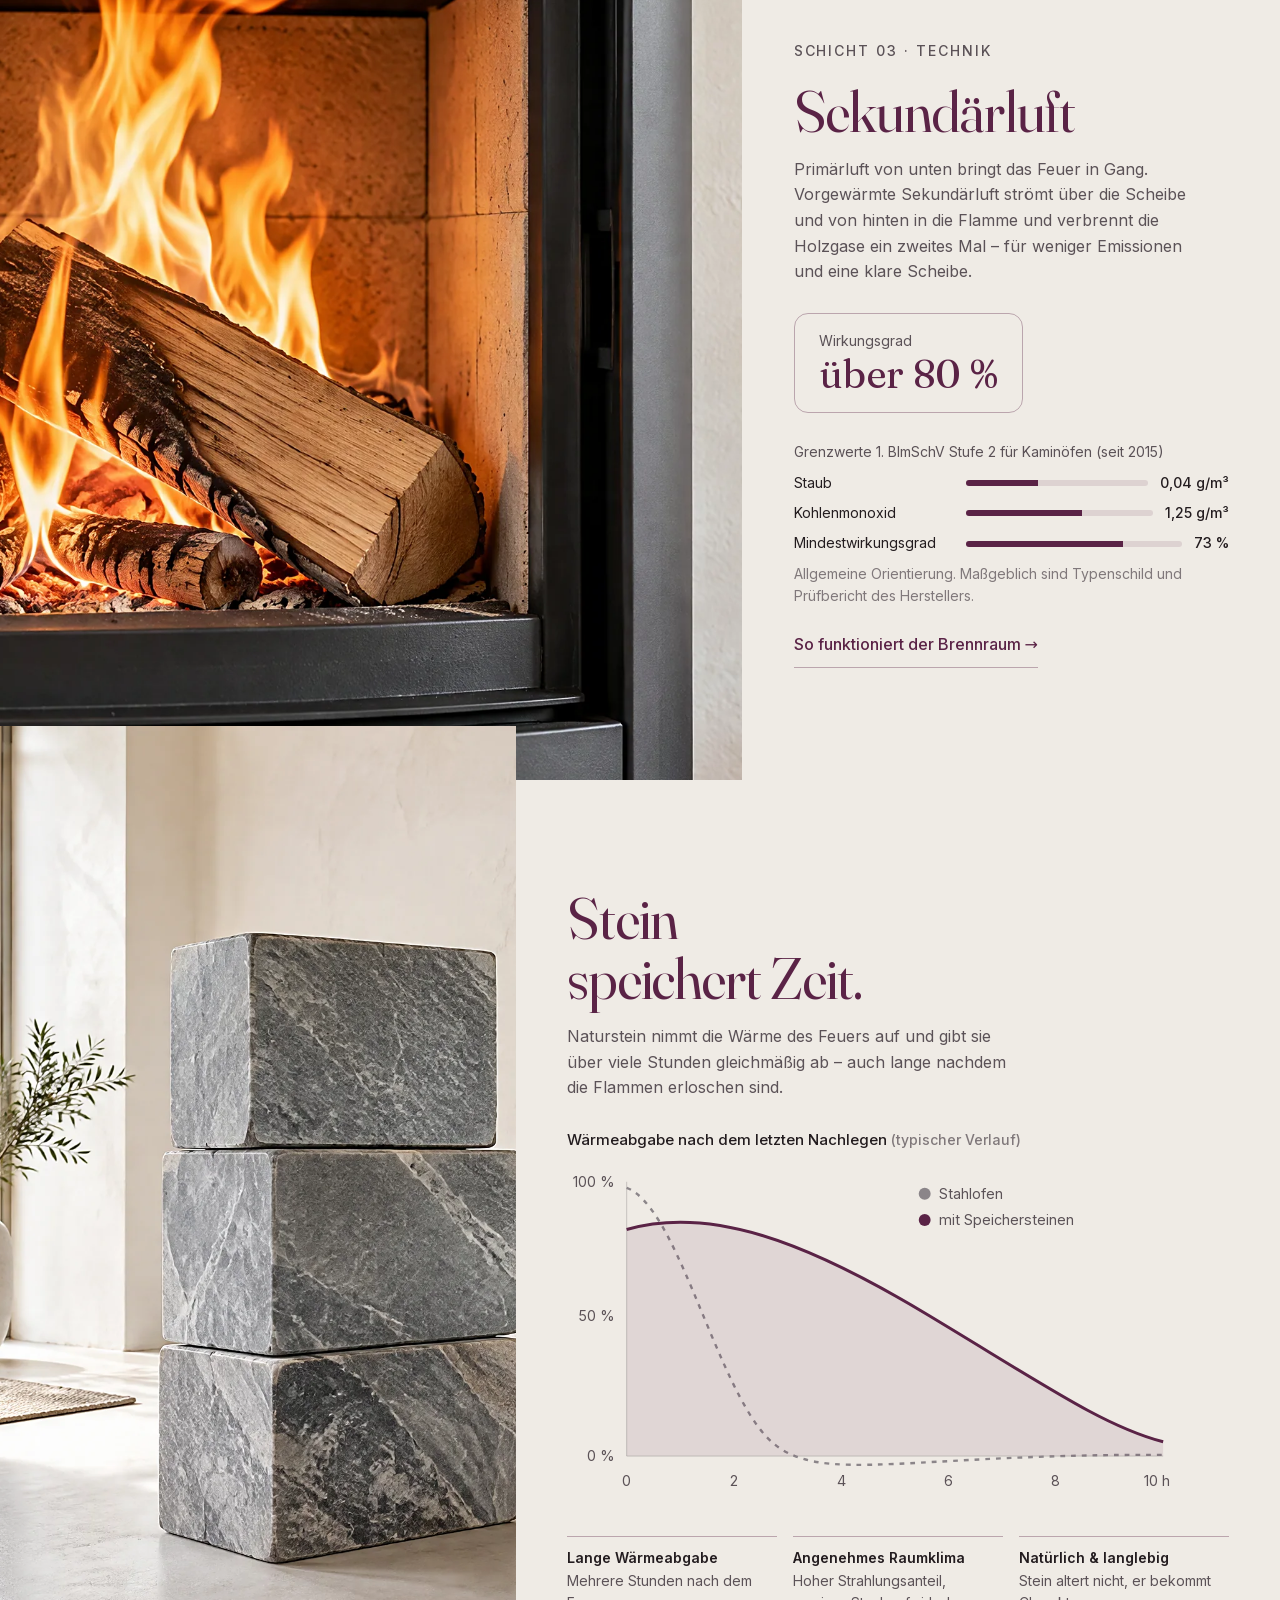
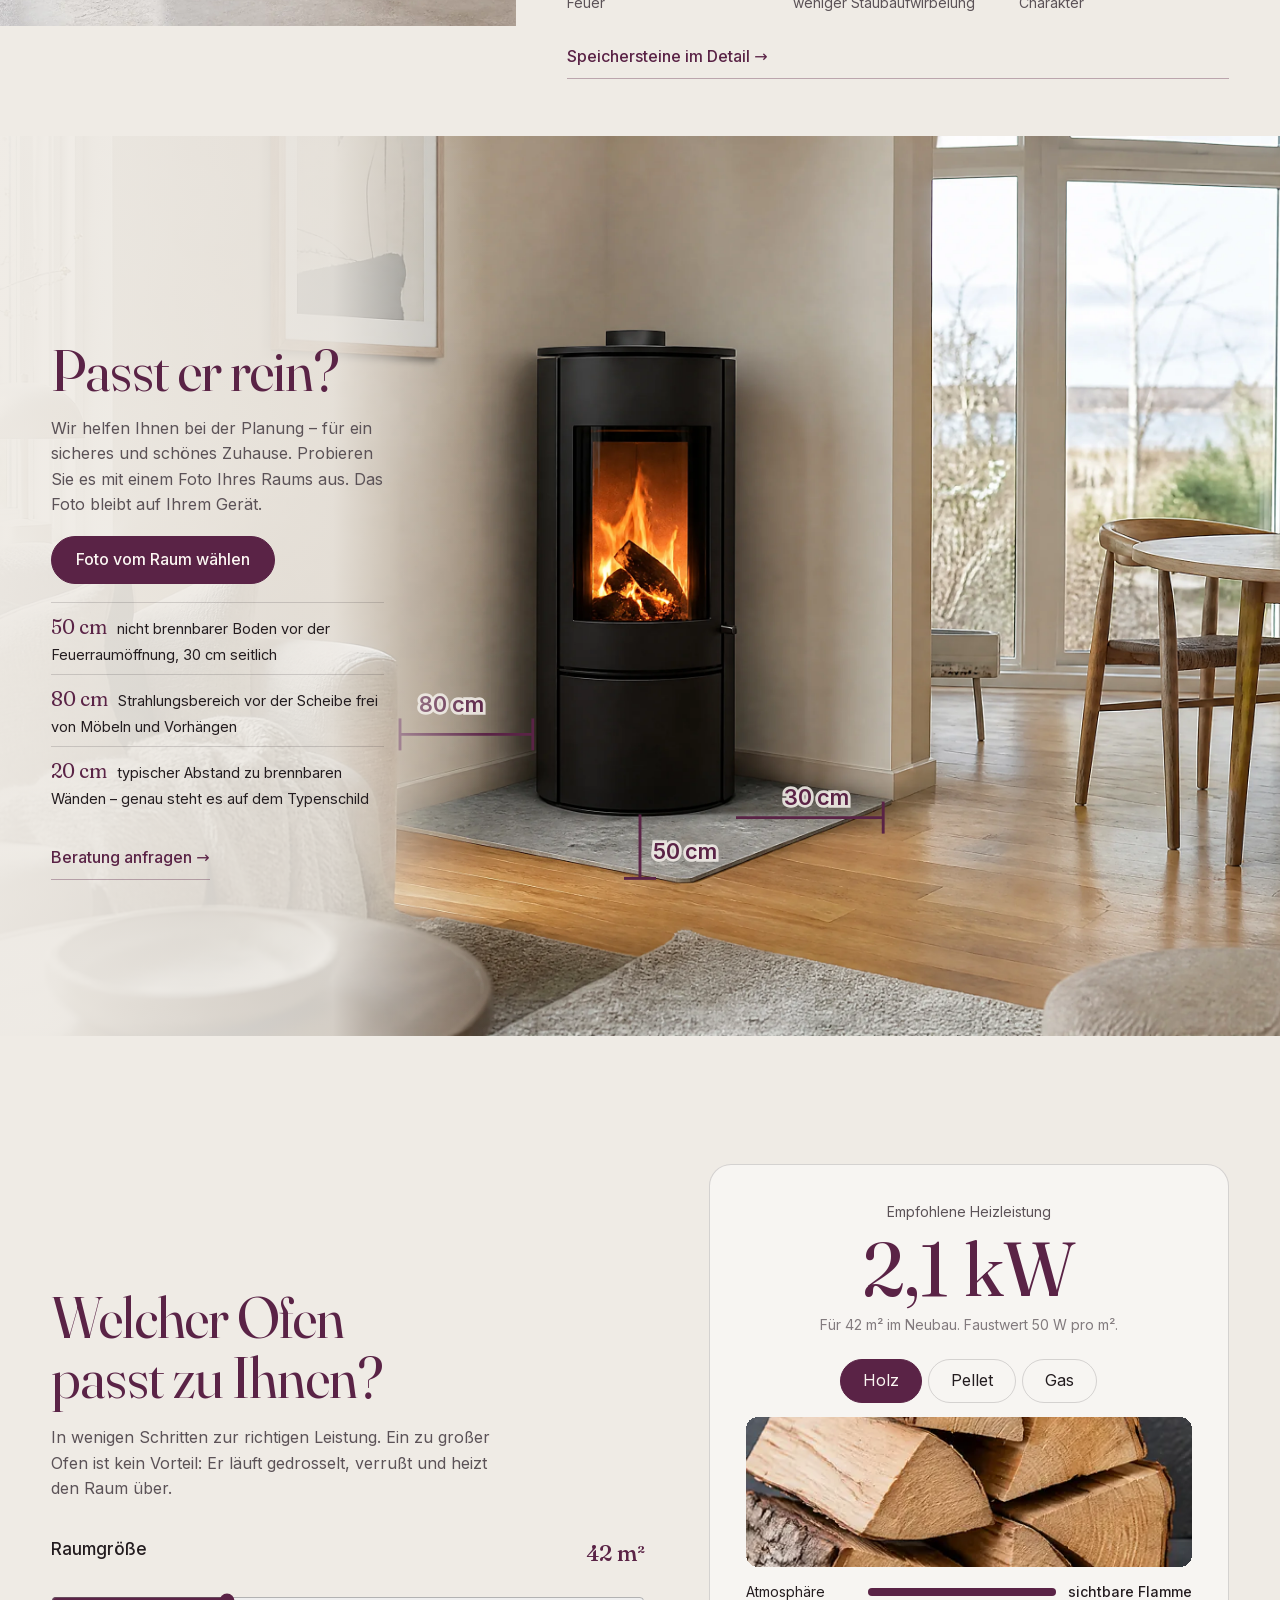
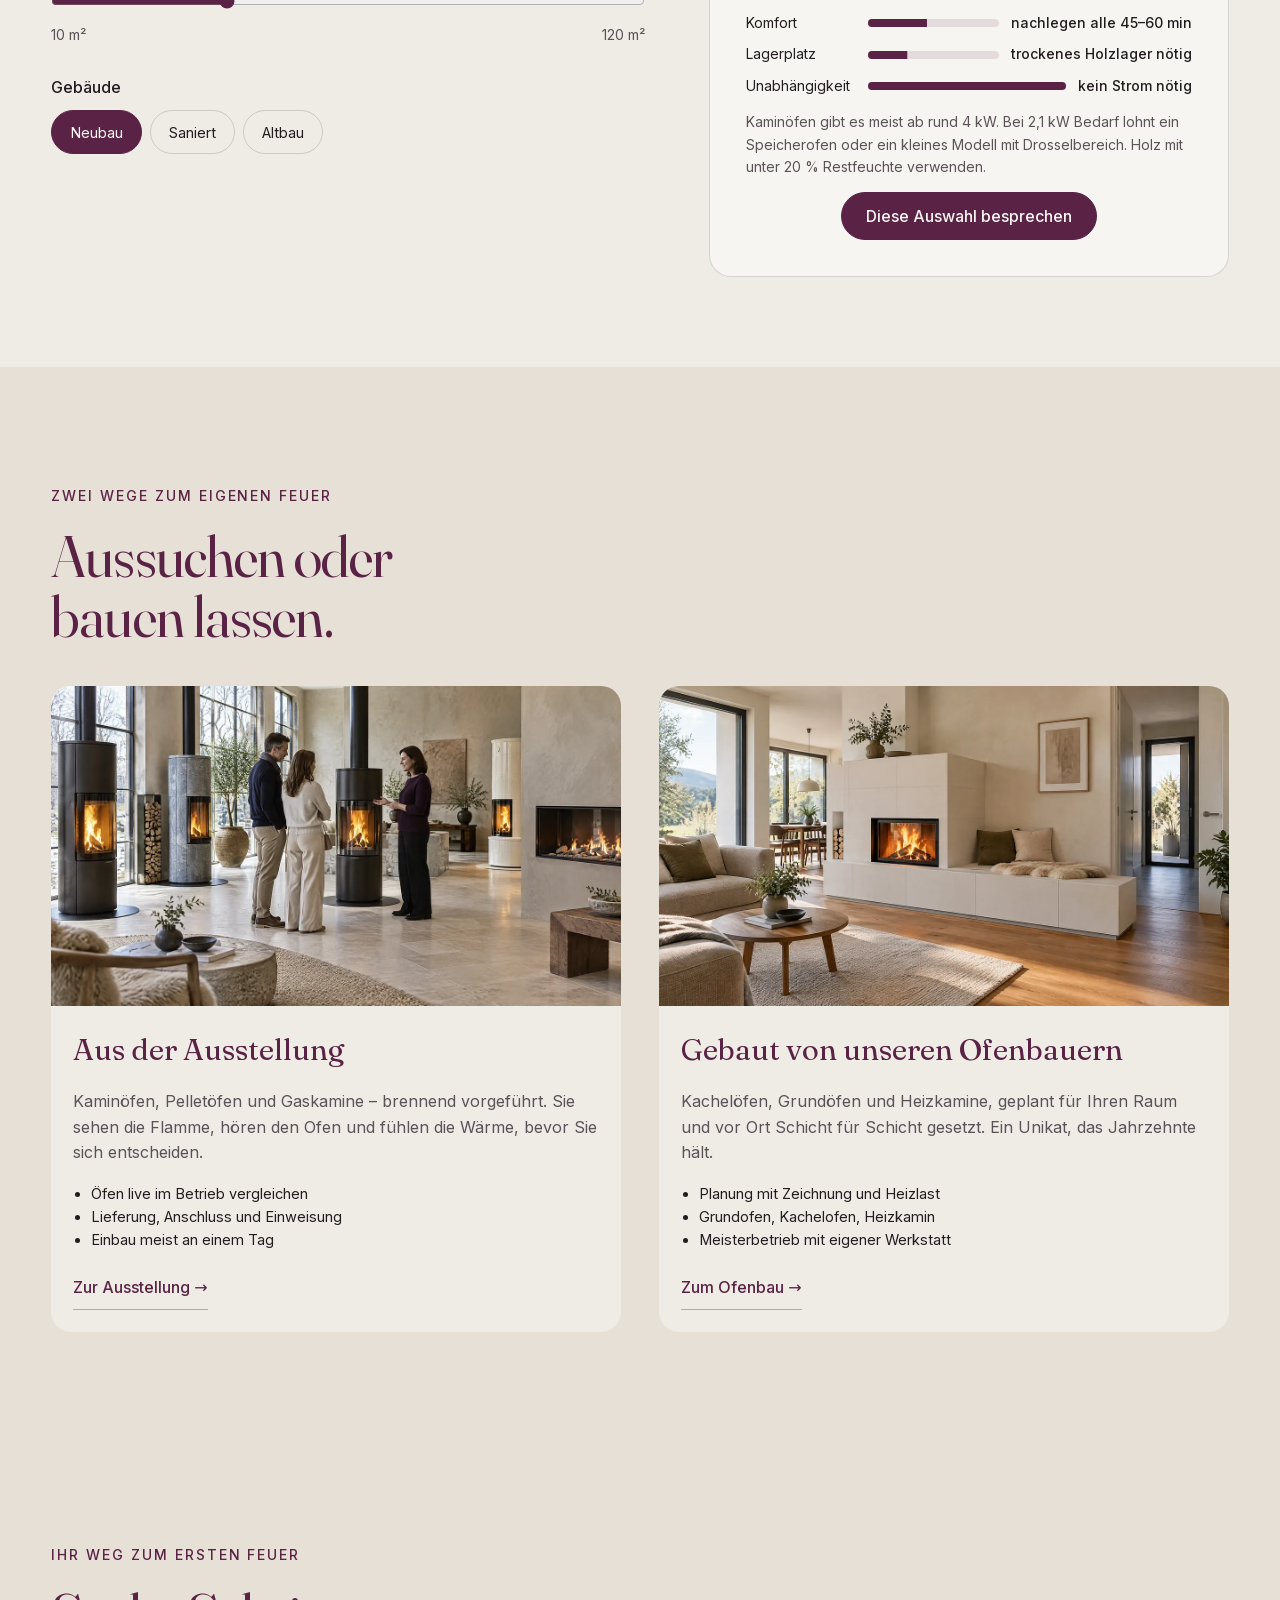
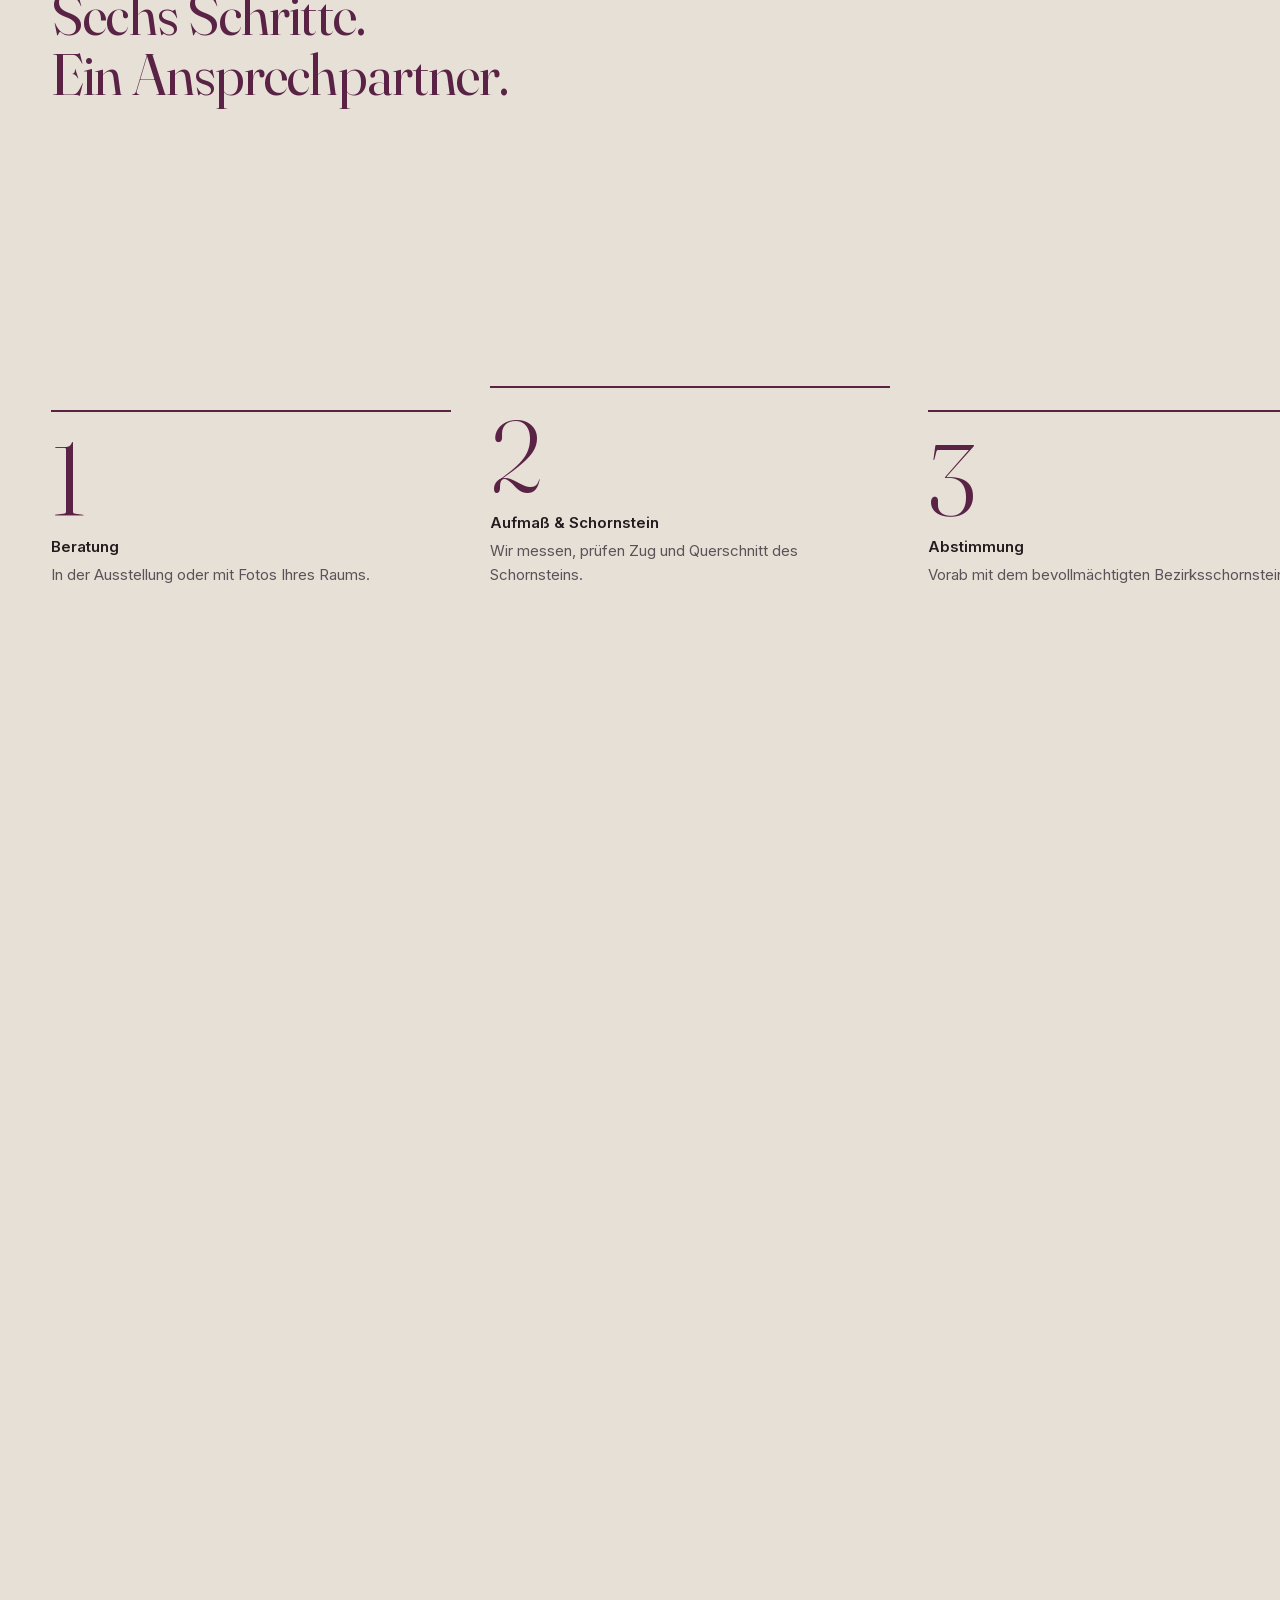
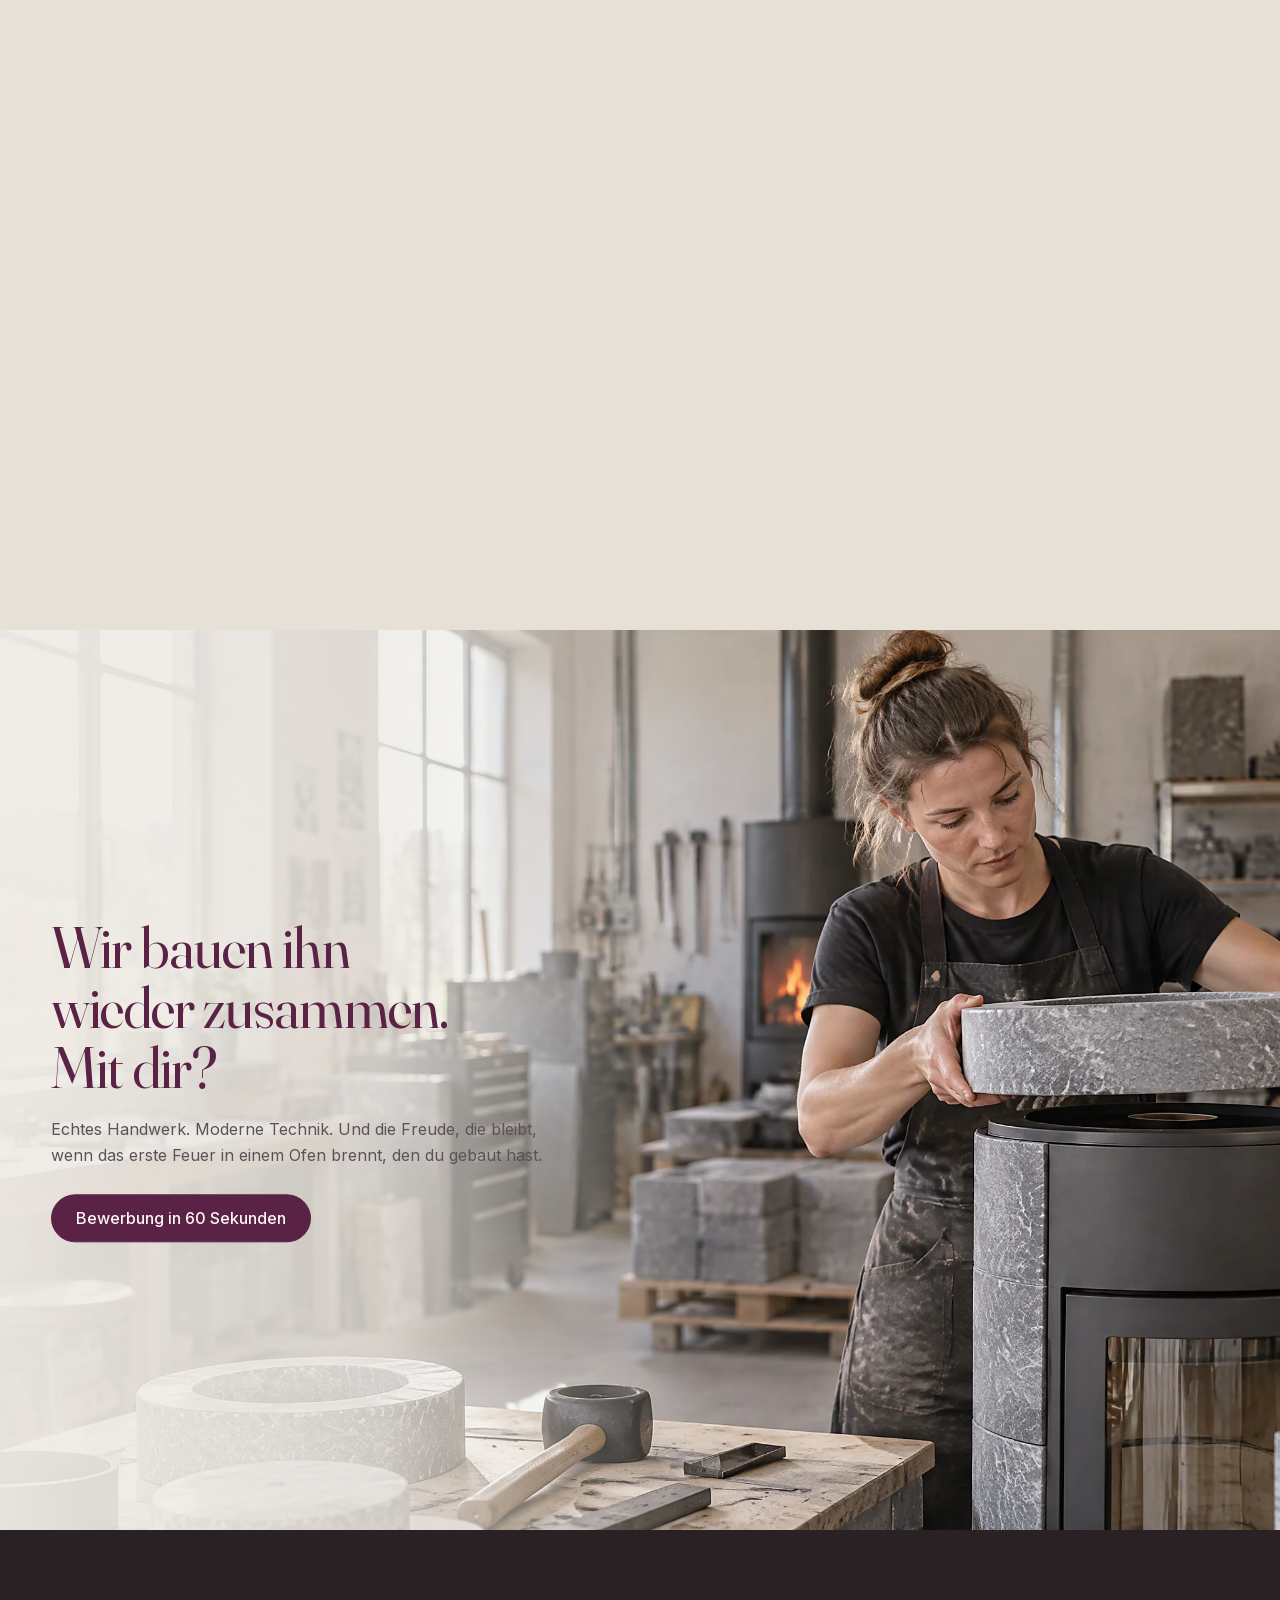
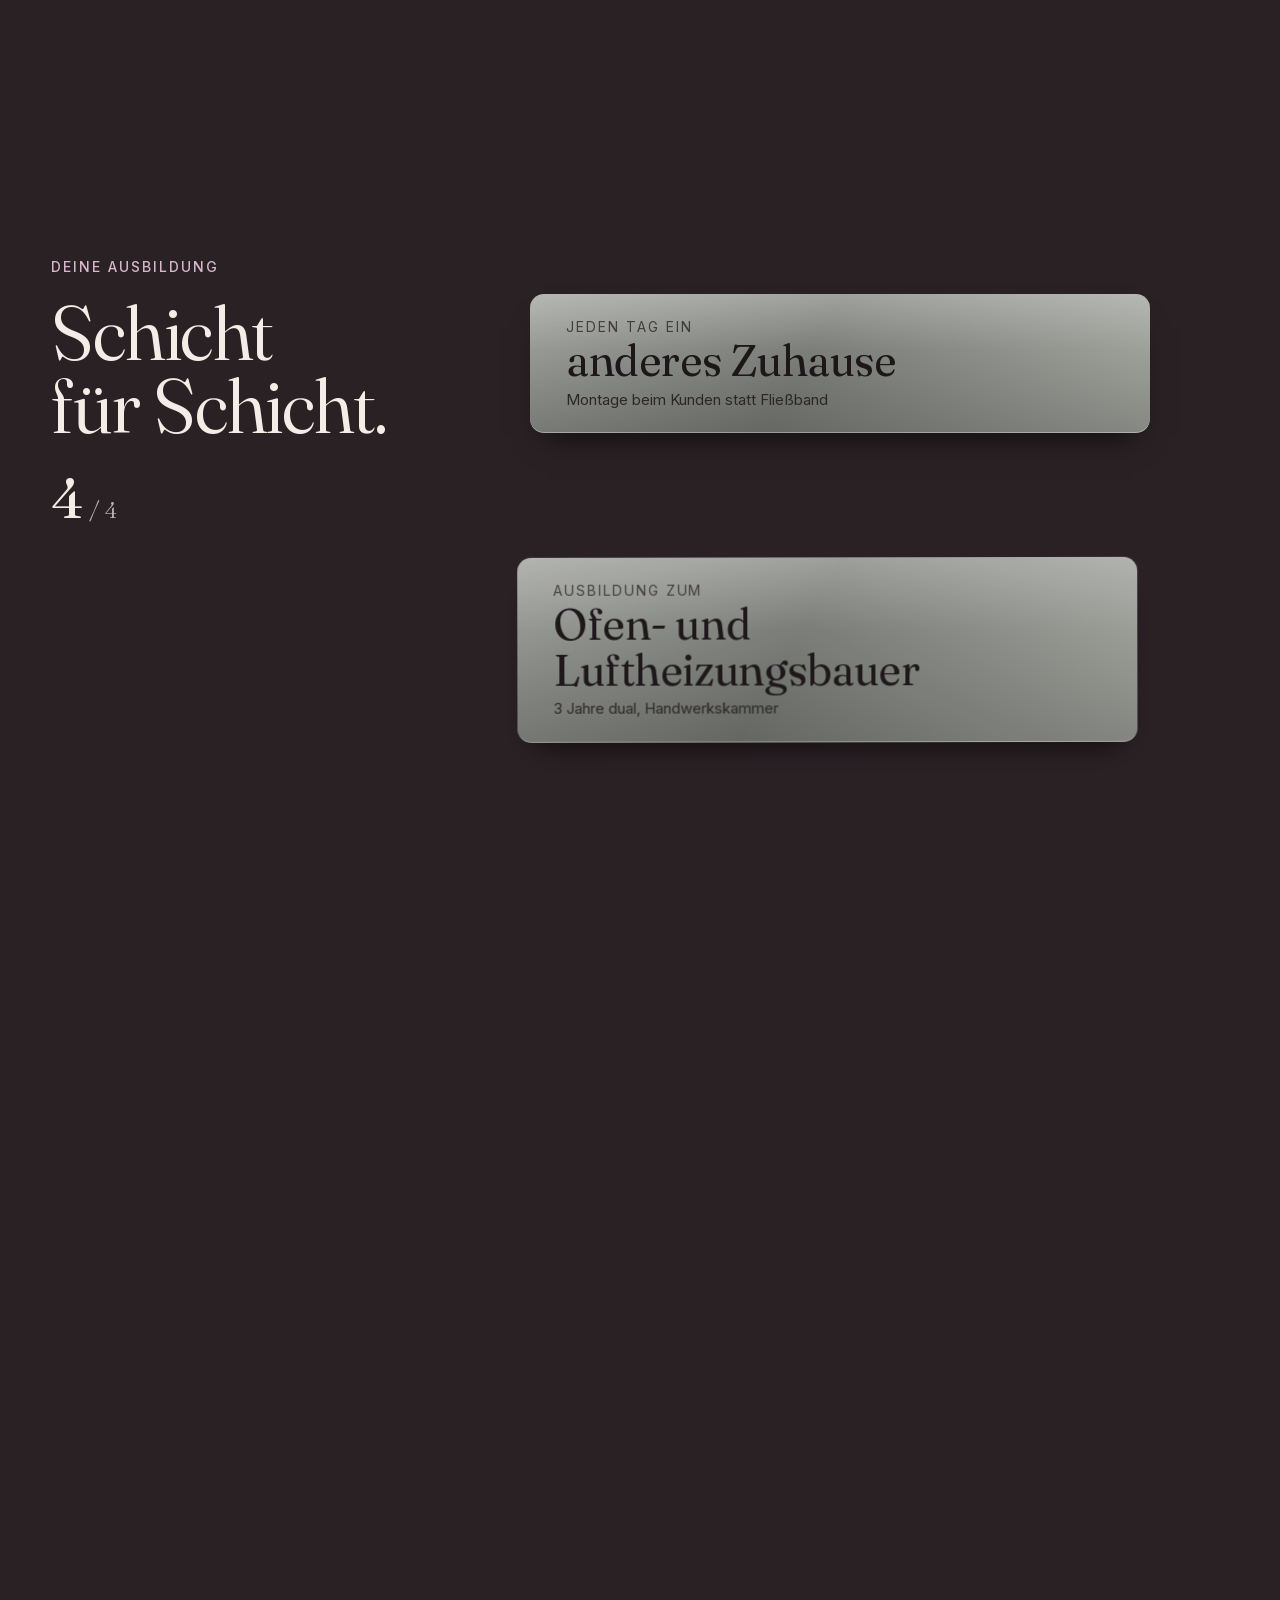
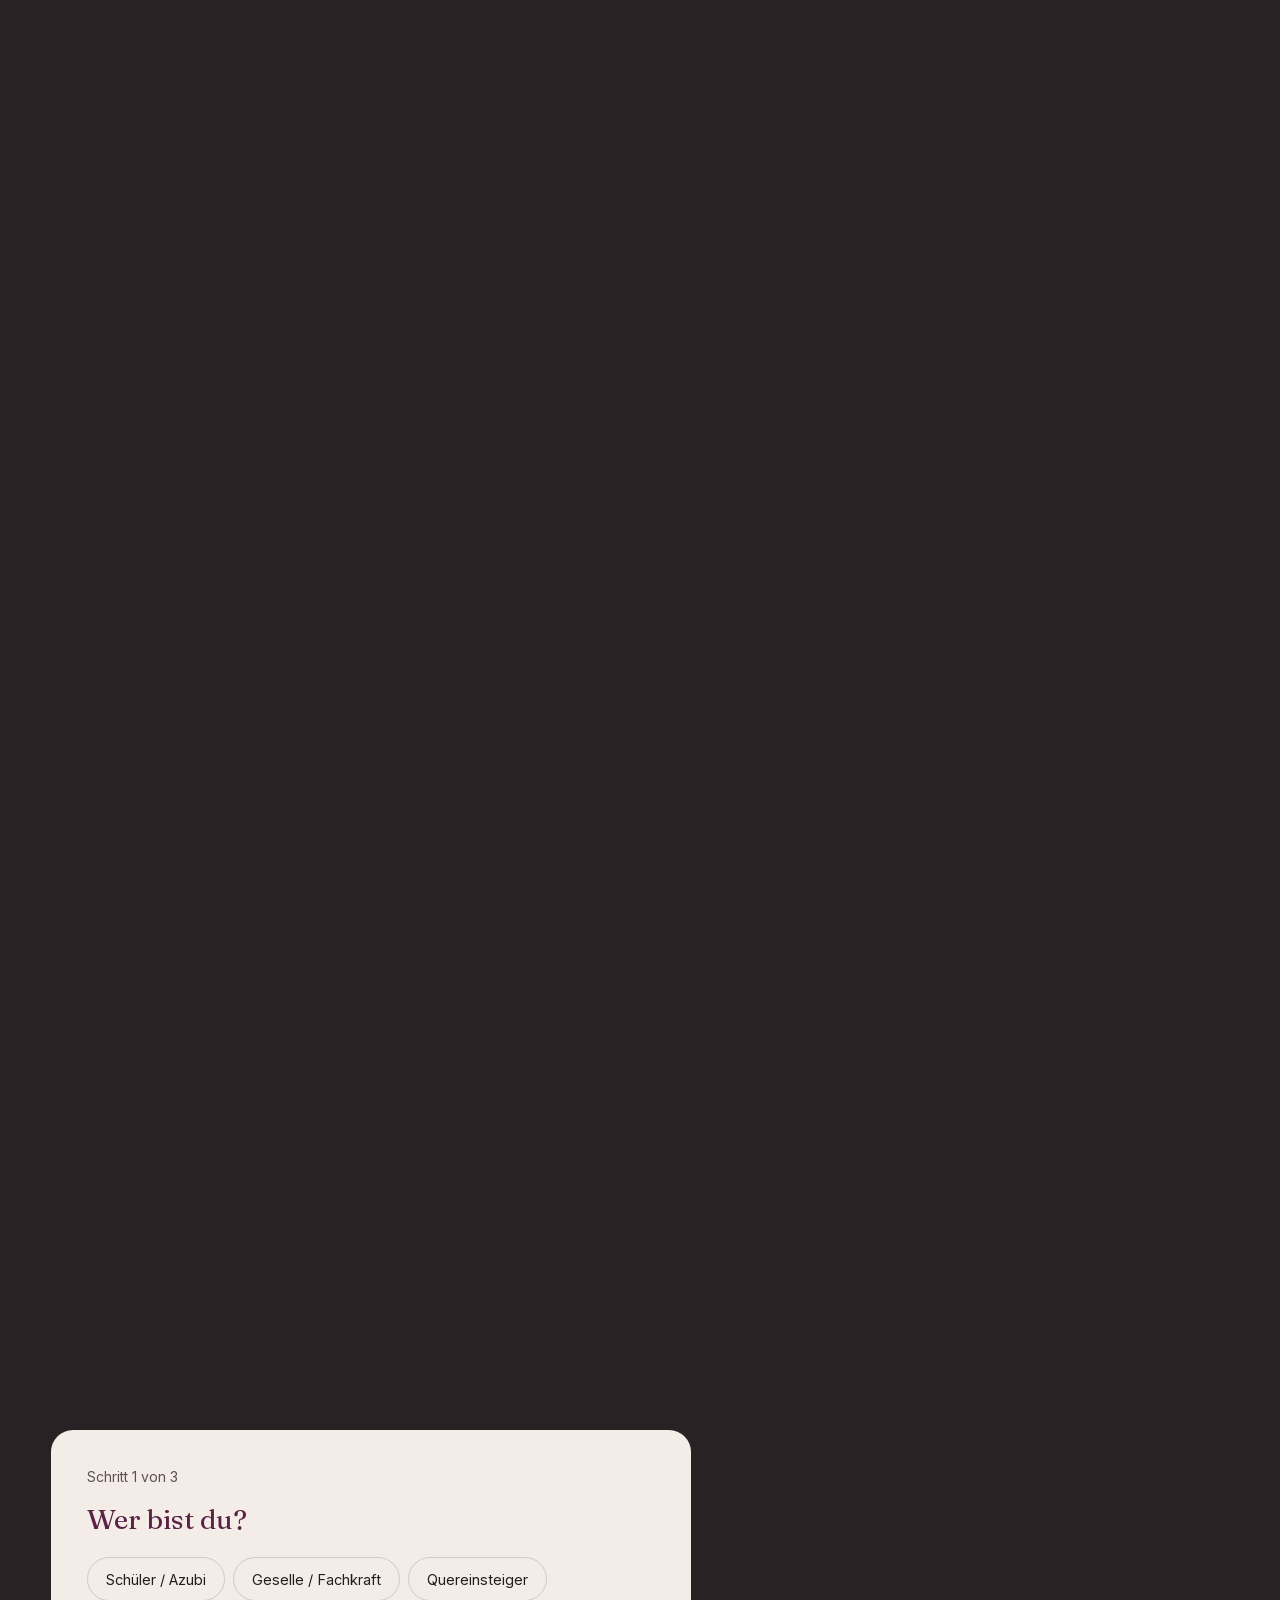
==== commit de14abf5: "Ablauf mit Fotos je Schritt, Materialwahl Verkleidung, Karriere-Plattenstapel, Feuer ohne Linien Co-" ====
--- a/site/index.html
+++ b/site/index.html
@@ -101,19 +101,13 @@
 <!-- 4: Brennraum -->
 <section class="feuer" id="feuer" aria-labelledby="feuer-h">
   <div class="feuer-bild">
+    <video class="feuer-film" muted playsinline loop preload="none" hidden></video>
     <img src="assets/img/feuer.webp" srcset="assets/img/feuer-m.webp 1280w, assets/img/feuer.webp 2560w" sizes="max(100vw, 178vh)" alt="Brennraum mit Flammen und Schamotteauskleidung" loading="lazy">
-    <svg class="luft" viewBox="0 0 600 600" aria-hidden="true">
-      <defs><marker id="pf" viewBox="0 0 10 10" refX="8" refY="5" markerWidth="7" markerHeight="7" orient="auto"><path d="M0 0L10 5L0 10z" fill="currentColor"/></marker></defs>
-      <path class="luft-p" d="M80 540 C 200 560, 380 560, 520 540" marker-end="url(#pf)"/>
-      <path class="luft-s" d="M520 90 C 380 60, 220 60, 90 90" marker-end="url(#pf)"/>
-      <path class="luft-s2" d="M560 300 C 620 300, 660 300, 700 300" marker-end="url(#pf)"/>
-    </svg>
-    <div class="luft-karte primaer"><b>Primärluft</b><span>Von unten, für eine saubere und kontrollierte Vorverbrennung.</span></div>
   </div>
   <div class="feuer-text">
     <p class="vorzeile">Schicht 03 · Technik</p>
     <h2 class="h2" id="feuer-h">Sekundärluft</h2>
-    <p>Vorgewärmte Luft strömt über die Scheibe und von hinten in die Flamme. Sie verbrennt die Holzgase ein zweites Mal – für weniger Emissionen und eine klare Scheibe.</p>
+    <p>Primärluft von unten bringt das Feuer in Gang. Vorgewärmte Sekundärluft strömt über die Scheibe und von hinten in die Flamme und verbrennt die Holzgase ein zweites Mal – für weniger Emissionen und eine klare Scheibe.</p>
     <div class="zahl-karte"><span>Wirkungsgrad</span><b>über <i data-zaehl="80">0</i> %</b></div>
     <div class="bimsch">
       <p class="mini">Grenzwerte 1. BImSchV Stufe 2 für Kaminöfen (seit 2015)</p>
@@ -242,12 +236,12 @@
   <div class="ablauf" id="ablauf" aria-label="Ablauf in sechs Schritten">
     <div class="ablauf-kopf"><p class="vorzeile">Ihr Weg zum ersten Feuer</p><h3 class="h2">Sechs Schritte.<br>Ein Ansprechpartner.</h3></div>
     <div class="ablauf-spur" id="ablaufSpur">
-      <div class="schritt"><i>1</i><b>Beratung</b><span>In der Ausstellung oder mit Fotos Ihres Raums.</span></div>
-      <div class="schritt"><i>2</i><b>Aufmaß &amp; Schornstein</b><span>Wir messen, prüfen Zug und Querschnitt des Schornsteins.</span></div>
-      <div class="schritt"><i>3</i><b>Abstimmung</b><span>Vorab mit dem bevollmächtigten Bezirksschornsteinfeger.</span></div>
+      <div class="schritt foto"><img src="assets/img/schritt-beratung-m.webp" alt="Beraterin zeigt einem Paar Fotos ihres Wohnzimmers und Materialproben" loading="lazy"><i>1</i><b>Beratung</b><span>In der Ausstellung oder mit Fotos Ihres Raums.</span></div>
+      <div class="schritt foto"><img src="assets/img/schritt-aufmass-m.webp" alt="Ofenbauer misst eine Raumecke mit dem Laser aus" loading="lazy"><i>2</i><b>Aufmaß &amp; Schornstein</b><span>Wir messen, prüfen Zug und Querschnitt des Schornsteins.</span></div>
+      <div class="schritt foto"><img src="assets/img/schritt-abstimmung-m.webp" alt="Ofenbauer und Schornsteinfeger besprechen die Abgasführung am Tablet" loading="lazy"><i>3</i><b>Abstimmung</b><span>Vorab mit dem bevollmächtigten Bezirksschornsteinfeger.</span></div>
       <div class="schritt foto"><img src="assets/img/grundofen-bau-m.webp" alt="Ofenbauer setzt Schamottesteine für einen Grundofen" loading="lazy"><i>4</i><b>Einbau</b><span>Kaminofen meist an einem Tag, gebaute Öfen in einigen Tagen.</span></div>
       <div class="schritt foto"><img src="assets/img/abnahme-m.webp" alt="Schornsteinfeger misst mit digitalem Abgasmessgerät" loading="lazy"><i>5</i><b>Abnahme</b><span>Der Schornsteinfeger nimmt die Anlage vor dem ersten Feuer ab.</span></div>
-      <div class="schritt"><i>6</i><b>Erstes Feuer &amp; Wartung</b><span>Einweisung beim ersten Anheizen, danach jährlicher Service.</span></div>
+      <div class="schritt foto"><img src="assets/img/schritt-feuer-m.webp" alt="Ofenbauer zeigt der Hausbesitzerin das erste Anheizen" loading="lazy"><i>6</i><b>Erstes Feuer &amp; Wartung</b><span>Einweisung beim ersten Anheizen, danach jährlicher Service.</span></div>
     </div>
   </div>
 </section>
@@ -263,11 +257,21 @@
     <p>Echtes Handwerk. Moderne Technik. Und die Freude, die bleibt, wenn das erste Feuer in einem Ofen brennt, den du gebaut hast.</p>
     <a class="knopf" href="#bewerbung">Bewerbung in 60 Sekunden</a>
   </div>
-  <div class="kinetik" aria-label="Was wir bieten">
-    <p><span>Ausbildung zum</span><b>Ofen- und Luftheizungsbauer</b></p>
-    <p><span>Feste</span><b>Werkstatt-Crew</b></p>
-    <p><span>Jeden Tag ein</span><b>anderes Zuhause</b></p>
-    <p><span>Weiter zum</span><b>Meister</b></p>
+  <div class="stapel" id="stapel" aria-label="Was wir bieten">
+    <div class="stapel-pin">
+      <div class="stapel-text">
+        <p class="vorzeile">Deine Ausbildung</p>
+        <h3 class="stapel-h">Schicht<br>für Schicht.</h3>
+        <p class="stapel-zahl"><b id="stapelNr">0</b> / 4</p>
+      </div>
+      <div class="stapel-buehne">
+        <div class="glut" aria-hidden="true"></div>
+        <div class="platte" data-i="0"><span>Ausbildung zum</span><b>Ofen- und Luftheizungsbauer</b><em>3 Jahre dual, Handwerkskammer</em></div>
+        <div class="platte" data-i="1"><span>Feste</span><b>Werkstatt-Crew</b><em>eigene Werkstatt, Firmenwagen, Werkzeug</em></div>
+        <div class="platte" data-i="2"><span>Jeden Tag ein</span><b>anderes Zuhause</b><em>Montage beim Kunden statt Fließband</em></div>
+        <div class="platte" data-i="3"><span>Weiter zum</span><b>Meister</b><em>berufsbegleitend, wir unterstützen dich</em></div>
+      </div>
+    </div>
   </div>
   <form class="bewerbung" id="bewerbung" aria-label="Bewerbung in 60 Sekunden" novalidate>
     <div class="bw-schritt aktiv" data-i="0">
--- a/site/assets/css/style.css
+++ b/site/assets/css/style.css
@@ -99,7 +99,7 @@
 
 /* 3 Stil */
 .stil{position:relative;min-height:100vh;display:grid;grid-template-columns:minmax(300px,32%) 1fr;align-items:center;background:var(--bg)}
-.stil-bild{grid-column:1/-1;grid-row:1;position:relative;height:100%;min-height:100vh}
+.stil-bild{grid-column:1/-1;grid-row:1;position:relative;height:100%;min-height:100vh;overflow:hidden}
 .stil-bild img{position:absolute;inset:0;width:100%;height:100%;object-fit:cover;object-position:60% 50%}
 .stil-maske{position:absolute;inset:0;pointer-events:none}
 .stil-maske i{position:absolute;top:0;bottom:0;background:linear-gradient(90deg,rgba(var(--bg-rgb),0),rgba(var(--bg-rgb),.66) 12%,rgba(var(--bg-rgb),.66) 88%,rgba(var(--bg-rgb),0));transition:opacity .6s}
@@ -120,7 +120,8 @@
 /* 4 Feuer */
 .feuer{display:grid;grid-template-columns:58% 1fr;min-height:100vh;align-items:center;background:var(--bg)}
 .feuer-bild{position:relative;height:100%;min-height:100vh;overflow:hidden}
-.feuer-bild img{position:absolute;inset:0;width:100%;height:100%;object-fit:cover}
+.feuer-bild img,.feuer-bild video{position:absolute;inset:0;width:100%;height:100%;object-fit:cover}
+.feuer-bild video{z-index:1}
 .luft{position:absolute;inset:0;width:100%;height:100%;overflow:visible}
 .luft path{fill:none;stroke-width:3;stroke-dasharray:6 8;stroke-linecap:round}
 .luft-p{color:#8fb3d6;stroke:#8fb3d6}
@@ -236,11 +237,11 @@
 .schritt i{font:300 clamp(64px,8vw,112px)/1 var(--serif);color:var(--or);font-style:normal;display:block}
 .schritt b{display:block;font-weight:600;margin:4px 0}
 .schritt span{color:var(--ink2)}
-.schritt.foto{width:min(420px,82vw)}
+.schritt.foto{width:min(400px,80vw)}
 .schritt.foto img{border-radius:12px;aspect-ratio:16/9;object-fit:cover;margin-bottom:12px}
 
 /* 8 Handwerk */
-.handwerk{position:relative;background:#2a2125;color:#f4ece6;overflow:hidden}
+.handwerk{position:relative;background:#2a2125;color:#f4ece6;overflow:clip}
 .hw-bild{position:relative;height:100vh;height:100svh}
 .hw-bild img,.hw-bild video{position:absolute;inset:0;width:100%;height:100%;object-fit:cover;object-position:62% 50%}
 .hw-bild::after{content:"";position:absolute;inset:0;background:linear-gradient(90deg,rgba(var(--bg-rgb),.95) 0,rgba(var(--bg-rgb),.8) 30%,rgba(var(--bg-rgb),0) 55%)}
@@ -348,3 +349,42 @@
 .hw-bild img,.hw-bild video{object-position:62% 22%}
 @media (max-width:900px){.hw-text{top:94svh;bottom:auto;transform:translateY(-100%)}.hw-bild img,.hw-bild video{object-position:64% 30%}}
 @media (max-width:900px){.ablauf{min-height:0;padding-top:20px}.ablauf-spur{padding-bottom:10px}}
+@media (max-width:600px){.kopf{gap:10px}.logo{letter-spacing:.14em;font-size:14px}.kopf-cta{padding:0 14px}}
+/* Handy-Prüfung 26.11.: Mindestgrößen, Grid-Überlauf */
+.ausstellung{grid-template-columns:minmax(0,1fr) minmax(300px,420px)}
+.ausstellung>*{min-width:0}
+@media (max-width:900px){.ausstellung{grid-template-columns:minmax(0,1fr)}}
+.vorzeile,.tage button,.stimme figcaption,.fuss .demo,.regler-skala,.explo-hinweis,.stil-wahl span,.luft-karte,.lab span,.mini{font-size:14px}
+.kopf-cta{min-height:44px}
+@media (max-width:900px){
+  .punkt{width:44px;height:44px;background:none!important;border:0;color:var(--or)}
+  .punkt::after{content:"";position:absolute;inset:7px;border-radius:50%;background:var(--bg);border:1.5px solid var(--or);z-index:-1;transition:background .3s}
+  .punkt{z-index:0;isolation:isolate}
+  .punkt.aktiv{color:var(--on-or)}.punkt.aktiv::after{background:var(--or)}
+  .ablauf::after{content:"← wischen →";display:block;text-align:center;font-size:14px;color:var(--ink2);margin-top:6px}
+}
+@media (max-width:900px){.tage{flex-wrap:wrap;overflow:visible}}
+
+/* Karriere: Specksteinplatten stapeln sich (Schicht für Schicht) */
+.stapel{height:340vh;position:relative}
+.stapel-pin{position:sticky;top:0;height:100vh;height:100svh;overflow:hidden;display:grid;grid-template-columns:minmax(260px,34%) 1fr;align-items:center;padding:var(--kopf) var(--rand) 40px;background:radial-gradient(ellipse 60% 50% at 66% 30%,rgba(255,120,40,var(--glow,0)) 0,rgba(255,120,40,0) 70%),#2a2125}
+.stapel-h{font:350 clamp(44px,6vw,96px)/.95 var(--serif);color:#f4ece6;margin:0 0 20px;letter-spacing:-.02em}
+.stapel-text .vorzeile{color:#d7b6c9}
+.stapel-zahl{font:300 22px var(--serif);color:#bfaeb6;margin:0}.stapel-zahl b{font-weight:400;font-size:56px;color:#f4ece6}
+.stapel-buehne{position:relative;height:min(78vh,720px);display:flex;flex-direction:column-reverse;justify-content:flex-start;align-items:center}
+.platte{position:relative;width:min(620px,100%);margin-top:-6px;padding:clamp(16px,2.4vh,26px) clamp(20px,3vw,36px);border-radius:14px;color:#1f1a1c;
+  background:linear-gradient(180deg,rgba(255,255,255,.28),rgba(255,255,255,0) 40%,rgba(0,0,0,.18)),url(../img/mat-speckstein-m.webp) center/cover,linear-gradient(120deg,#9a9c97,#7b7e79 45%,#a3a59f);
+  box-shadow:0 -1px 0 rgba(255,255,255,.35) inset,0 18px 30px -16px rgba(0,0,0,.7);opacity:0;will-change:transform}
+.platte span{display:block;font-size:14px;letter-spacing:.14em;text-transform:uppercase;color:#2d2629;opacity:.8}
+.platte b{display:block;font:400 clamp(26px,3.4vw,52px)/1.05 var(--serif);color:#1d1719;letter-spacing:-.01em}
+.platte em{display:block;font-style:normal;font-size:15px;color:#2d2629;margin-top:4px}
+.glut{position:absolute;left:50%;bottom:calc(100% - 40px);width:min(520px,90%);height:160px;transform:translateX(-50%);background:radial-gradient(ellipse at 50% 100%,rgba(255,150,60,.85),rgba(255,90,20,.35) 40%,rgba(255,90,20,0) 70%);filter:blur(18px);opacity:0;pointer-events:none}
+.glut{display:none}
+.platte[data-i="3"]::before{content:"";position:absolute;left:8%;right:8%;bottom:100%;height:150px;background:radial-gradient(ellipse at 50% 100%,rgba(255,160,70,.9),rgba(255,90,20,.35) 45%,rgba(255,90,20,0) 72%);filter:blur(14px);opacity:var(--g,0);pointer-events:none}
+@media (max-width:900px){
+  .stapel-pin{grid-template-columns:1fr;align-content:center;gap:18px}
+  .stapel-buehne{height:auto;min-height:56vh}
+  .stapel-h{font-size:40px;margin-bottom:6px}.stapel-zahl b{font-size:36px}
+  .platte b{font-size:24px}
+}
+@media (prefers-reduced-motion:reduce){.platte{opacity:1}.stapel{height:auto}.stapel-pin{position:relative;height:auto}}
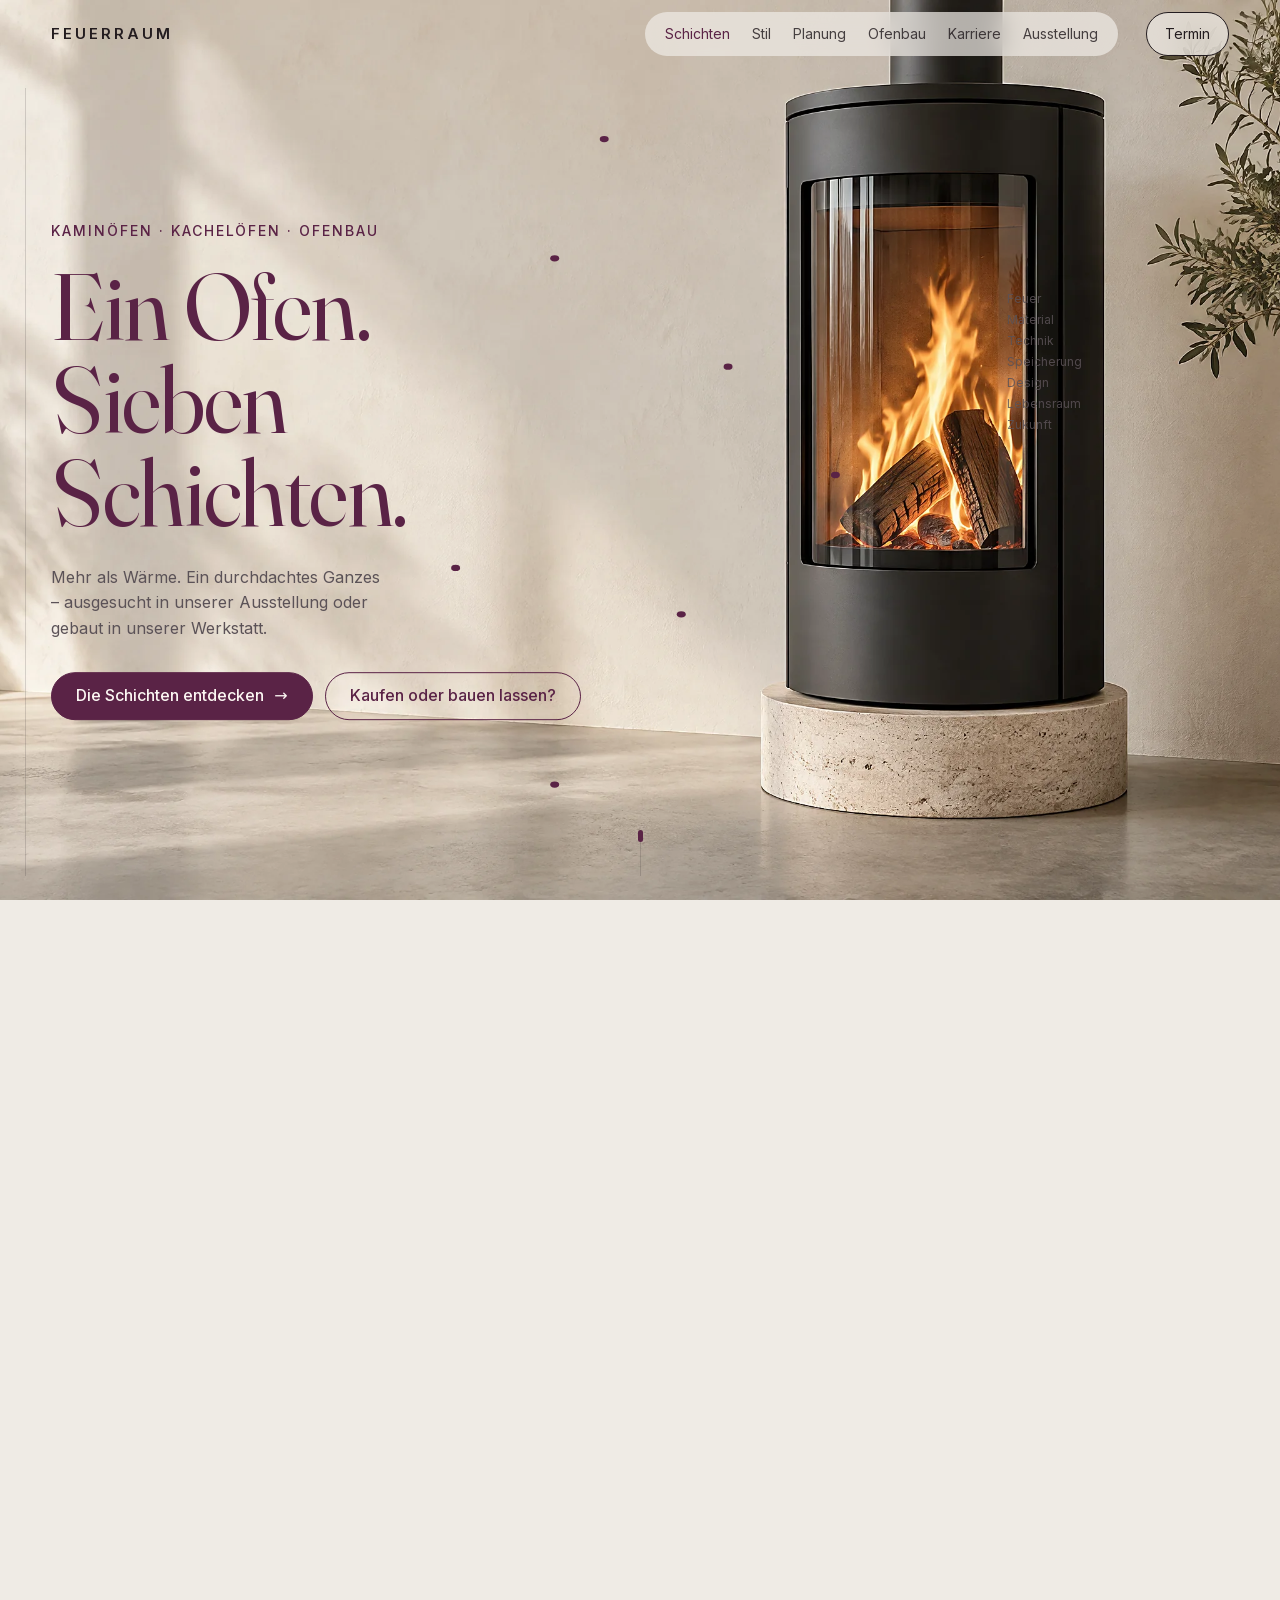
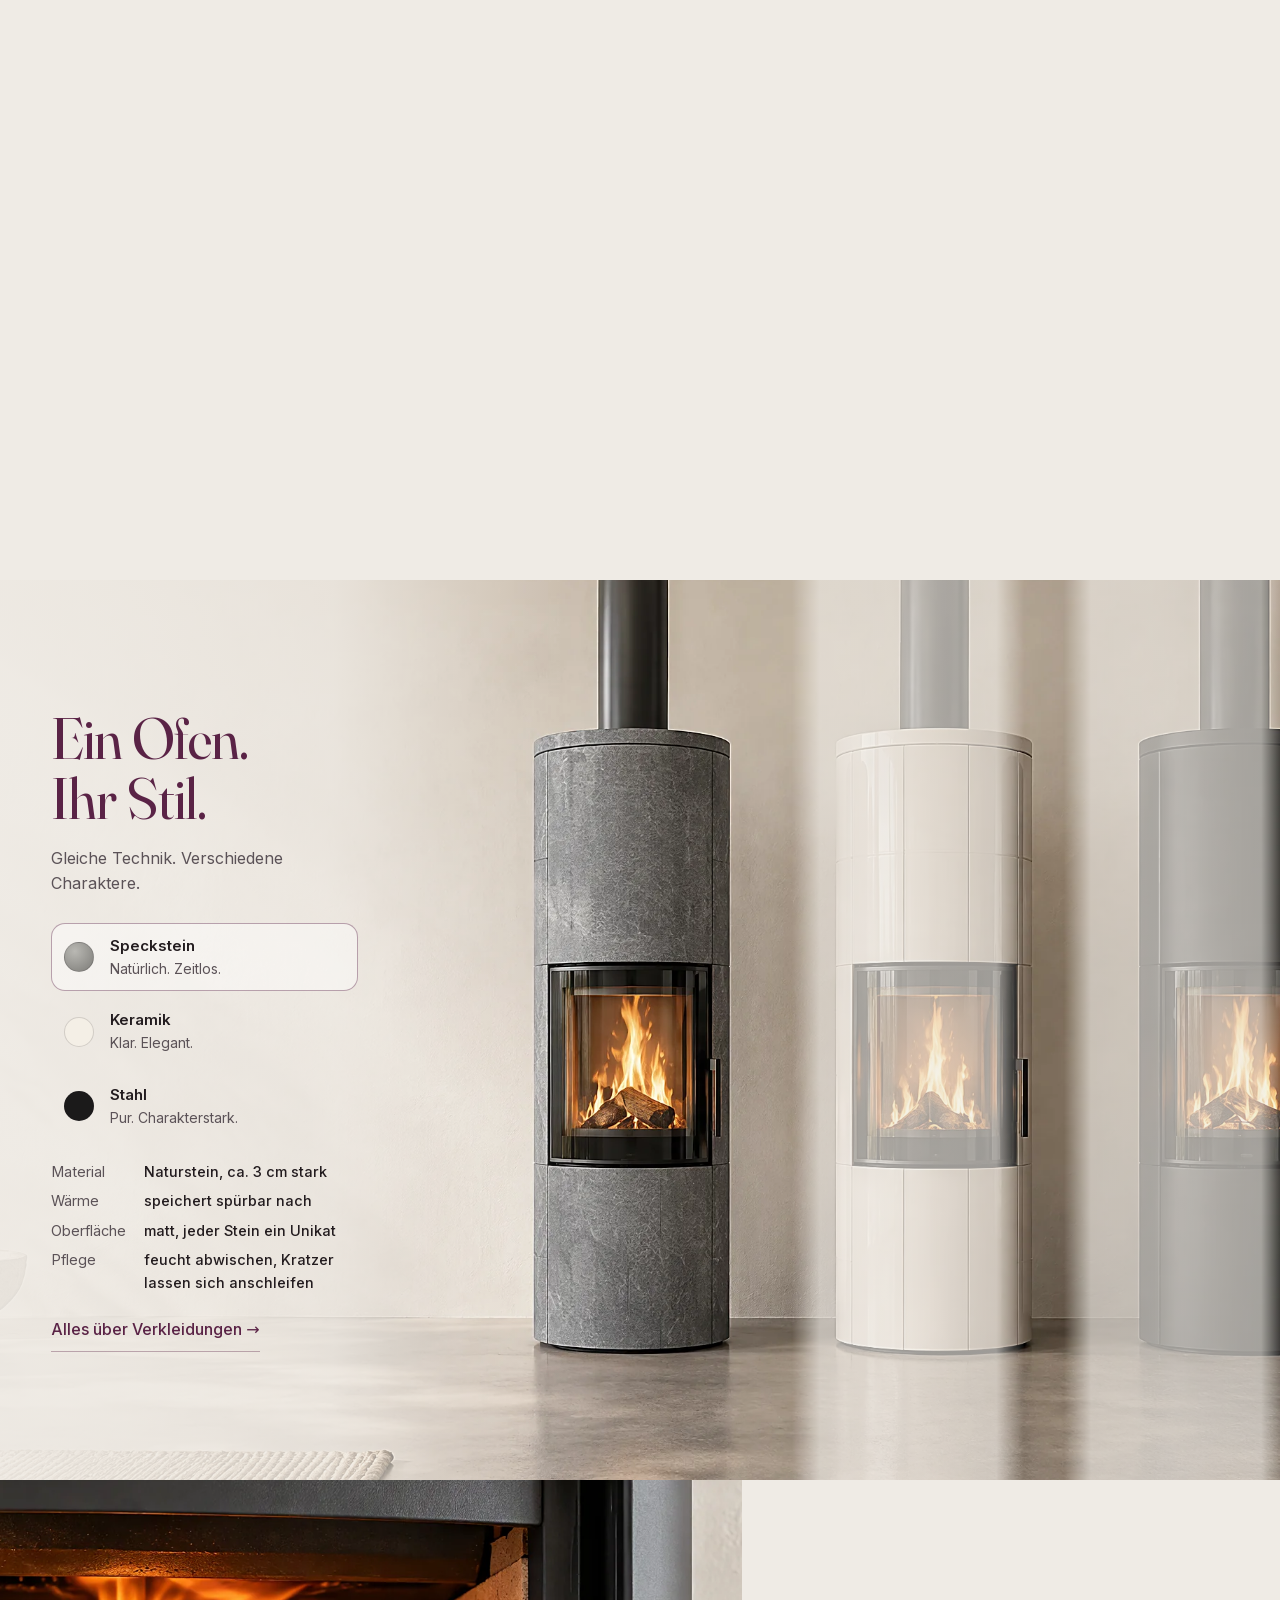
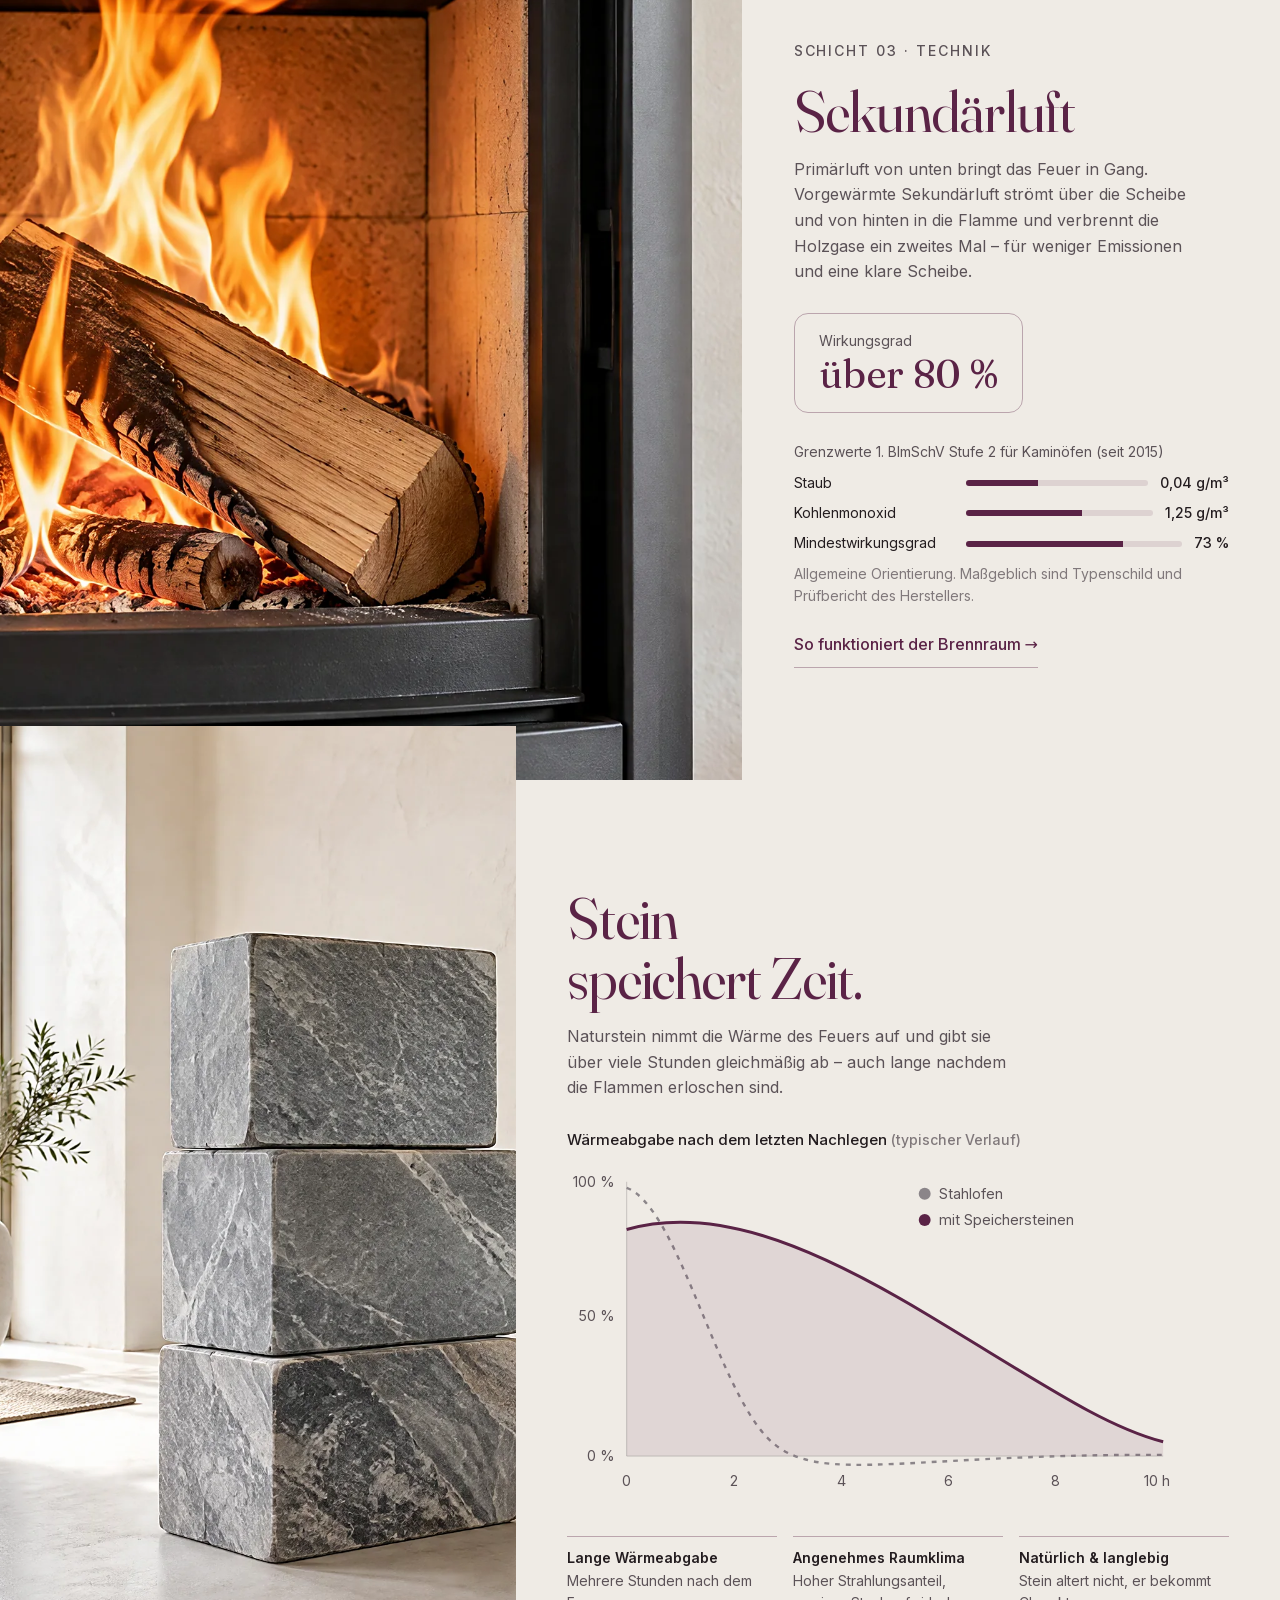
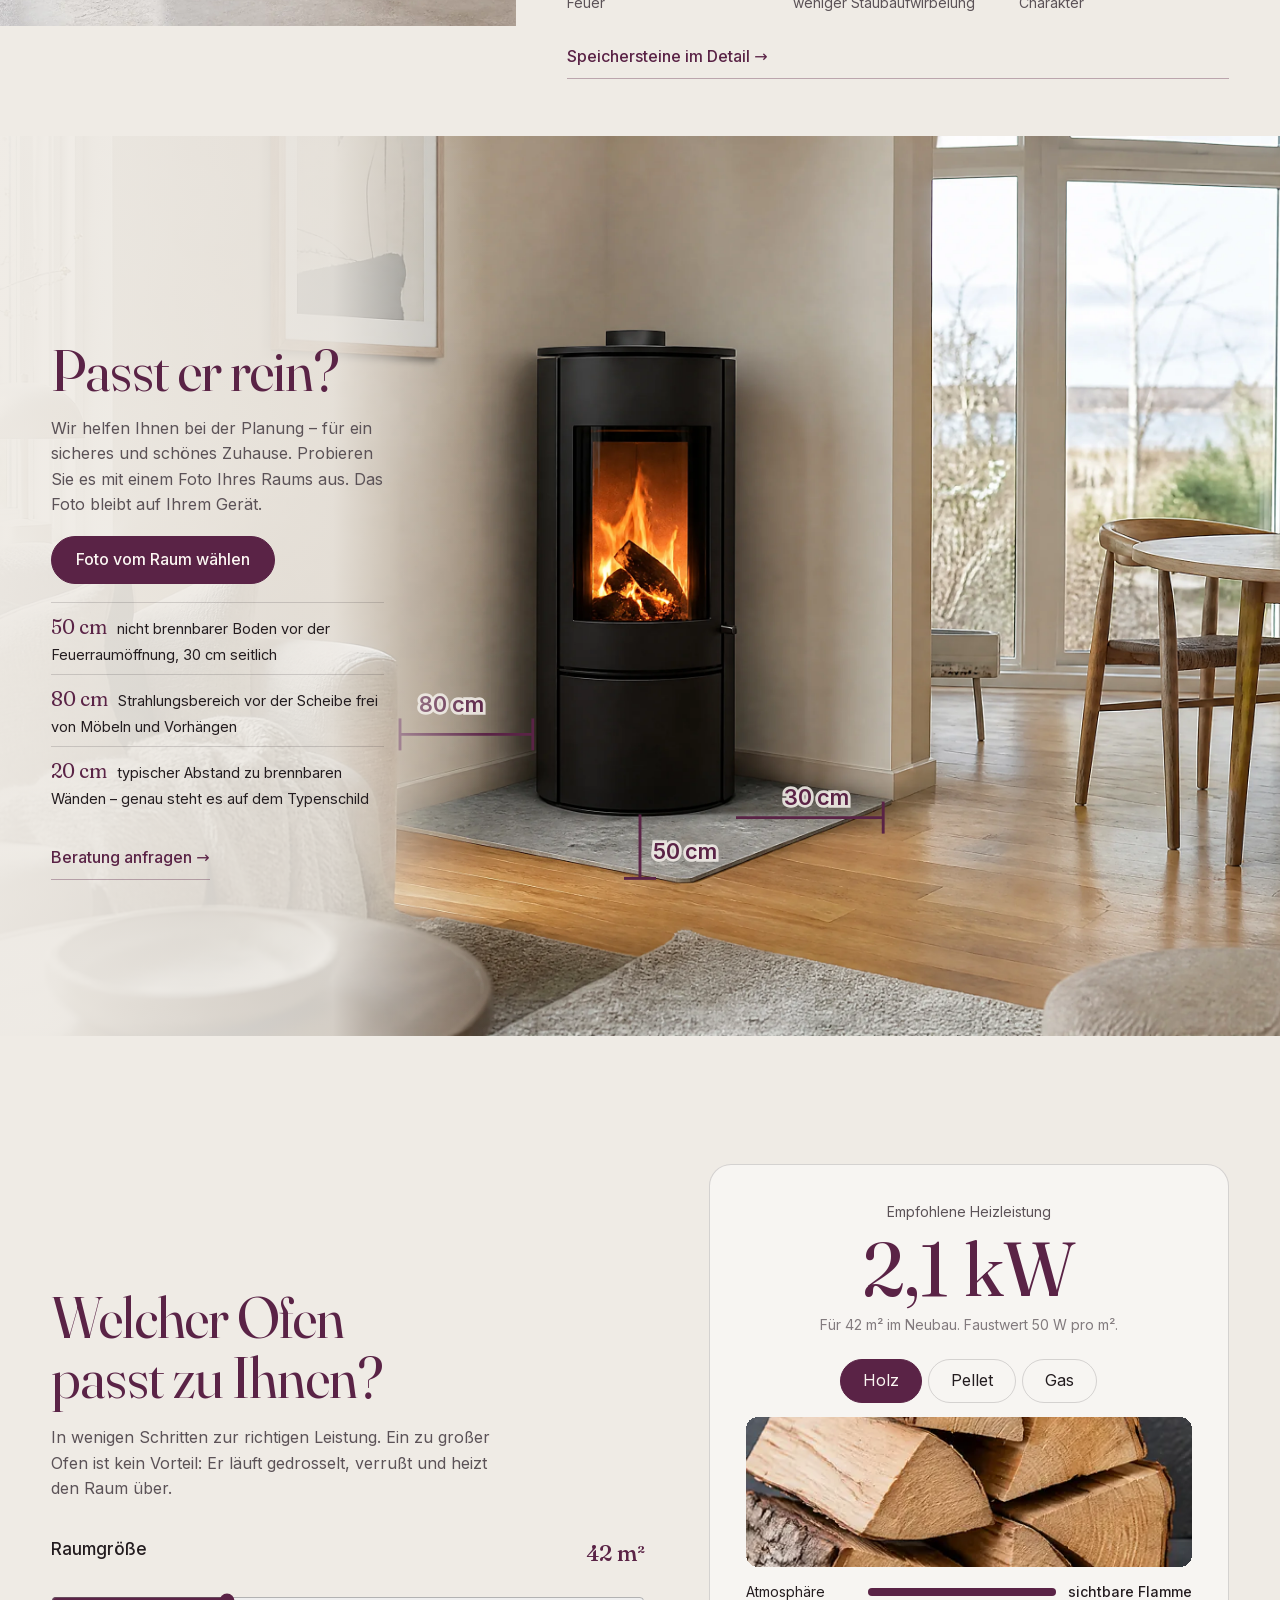
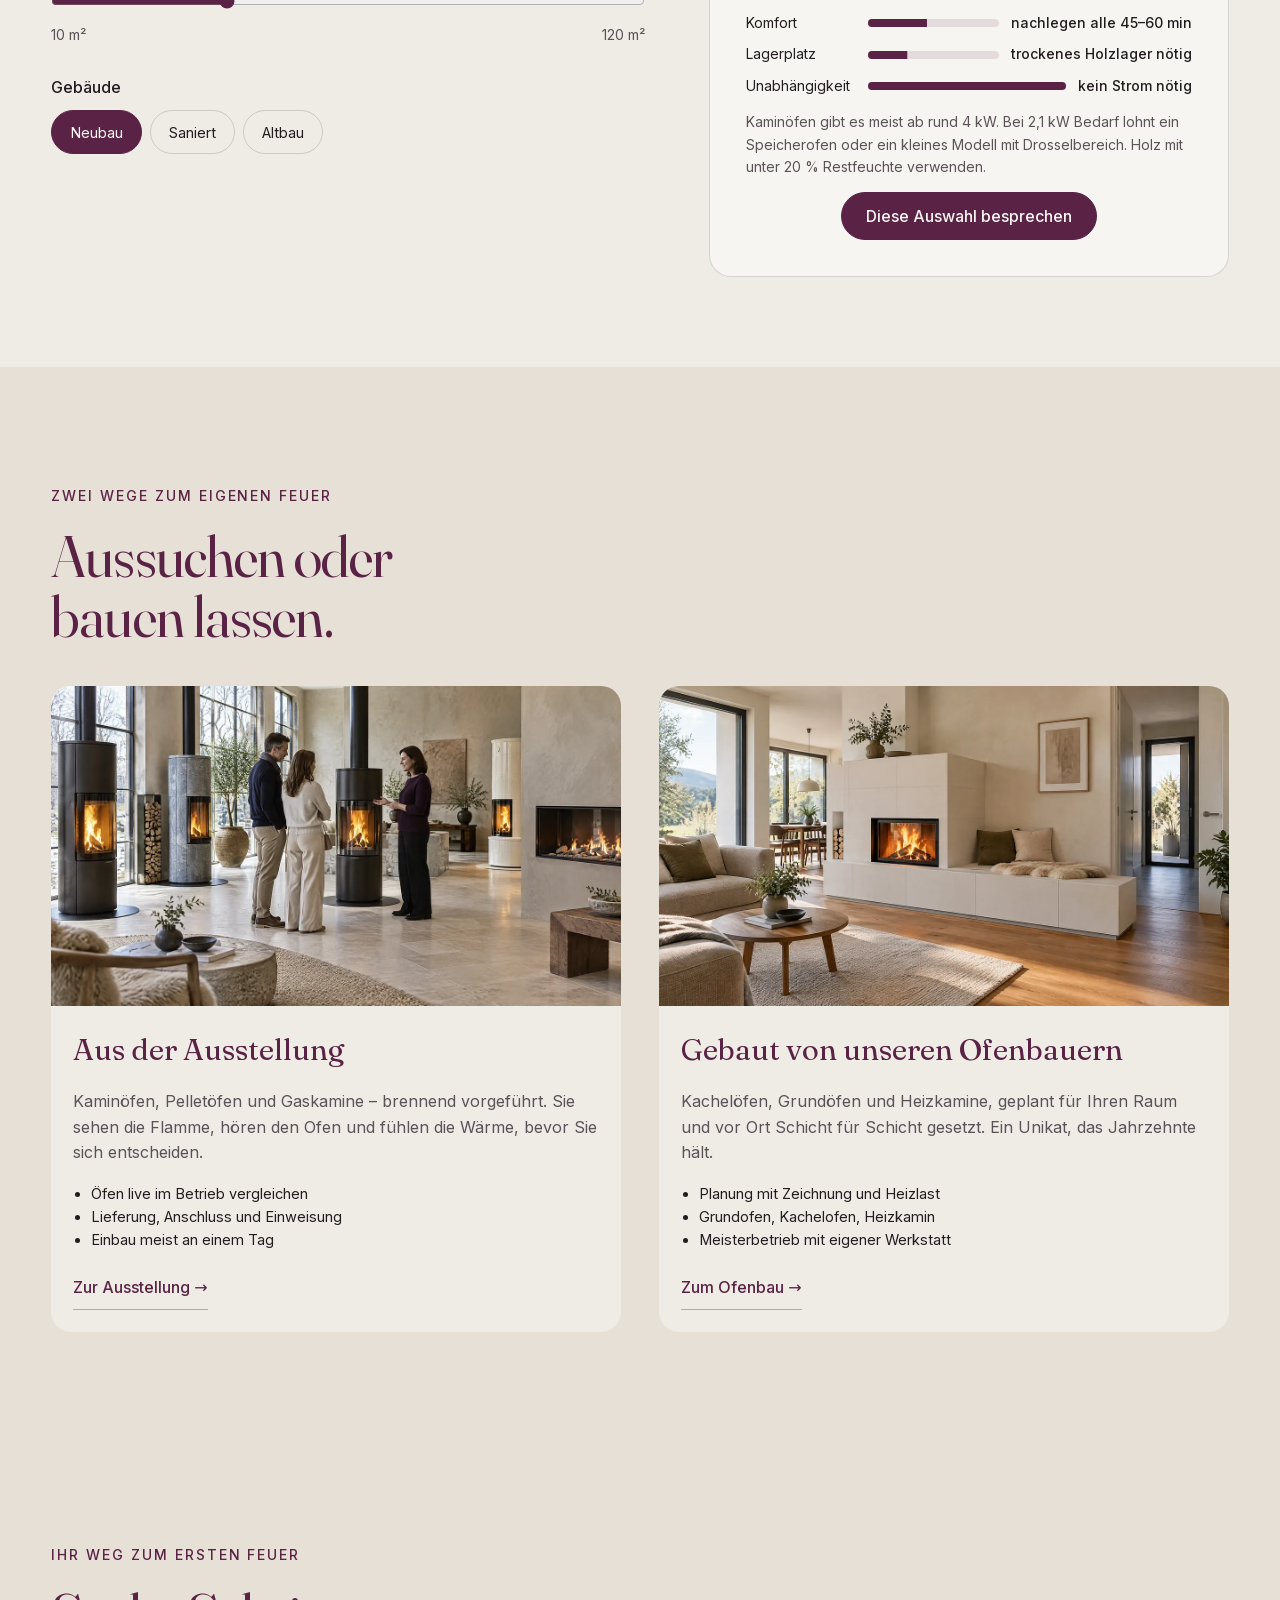
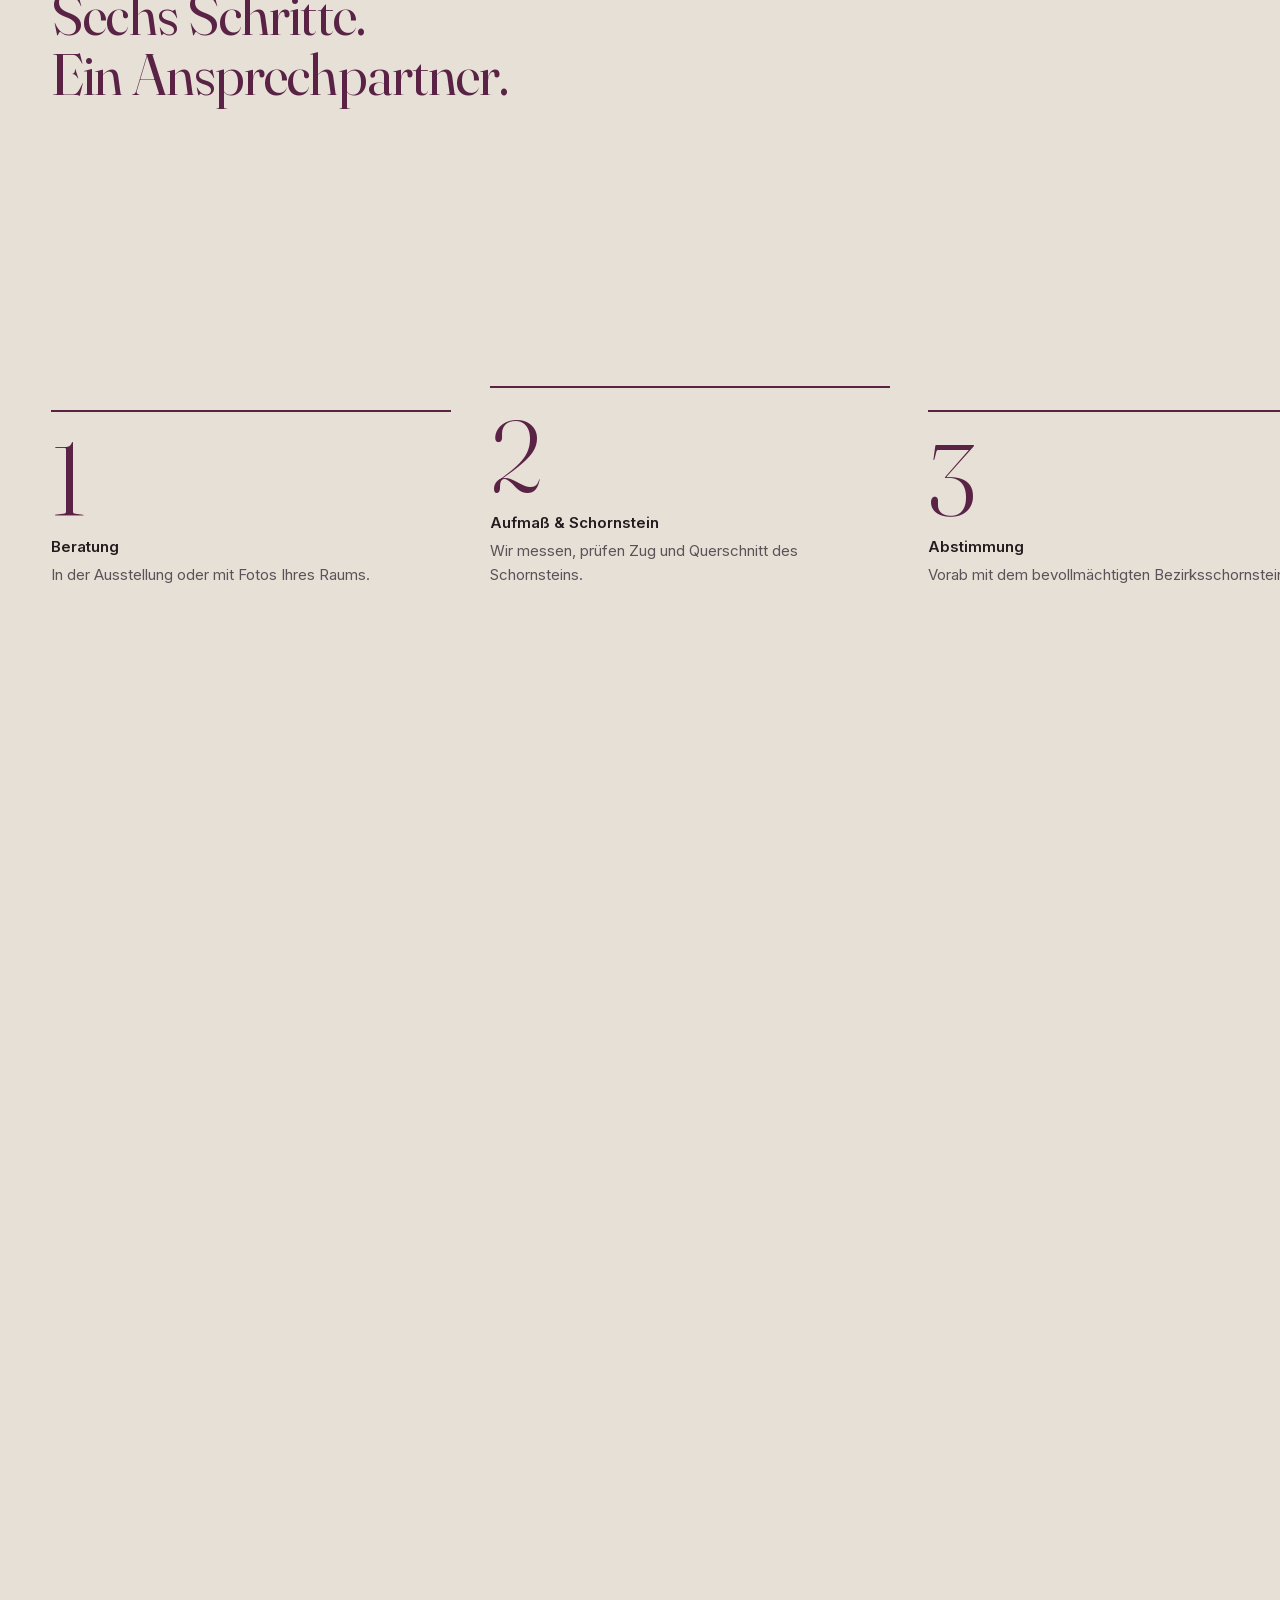
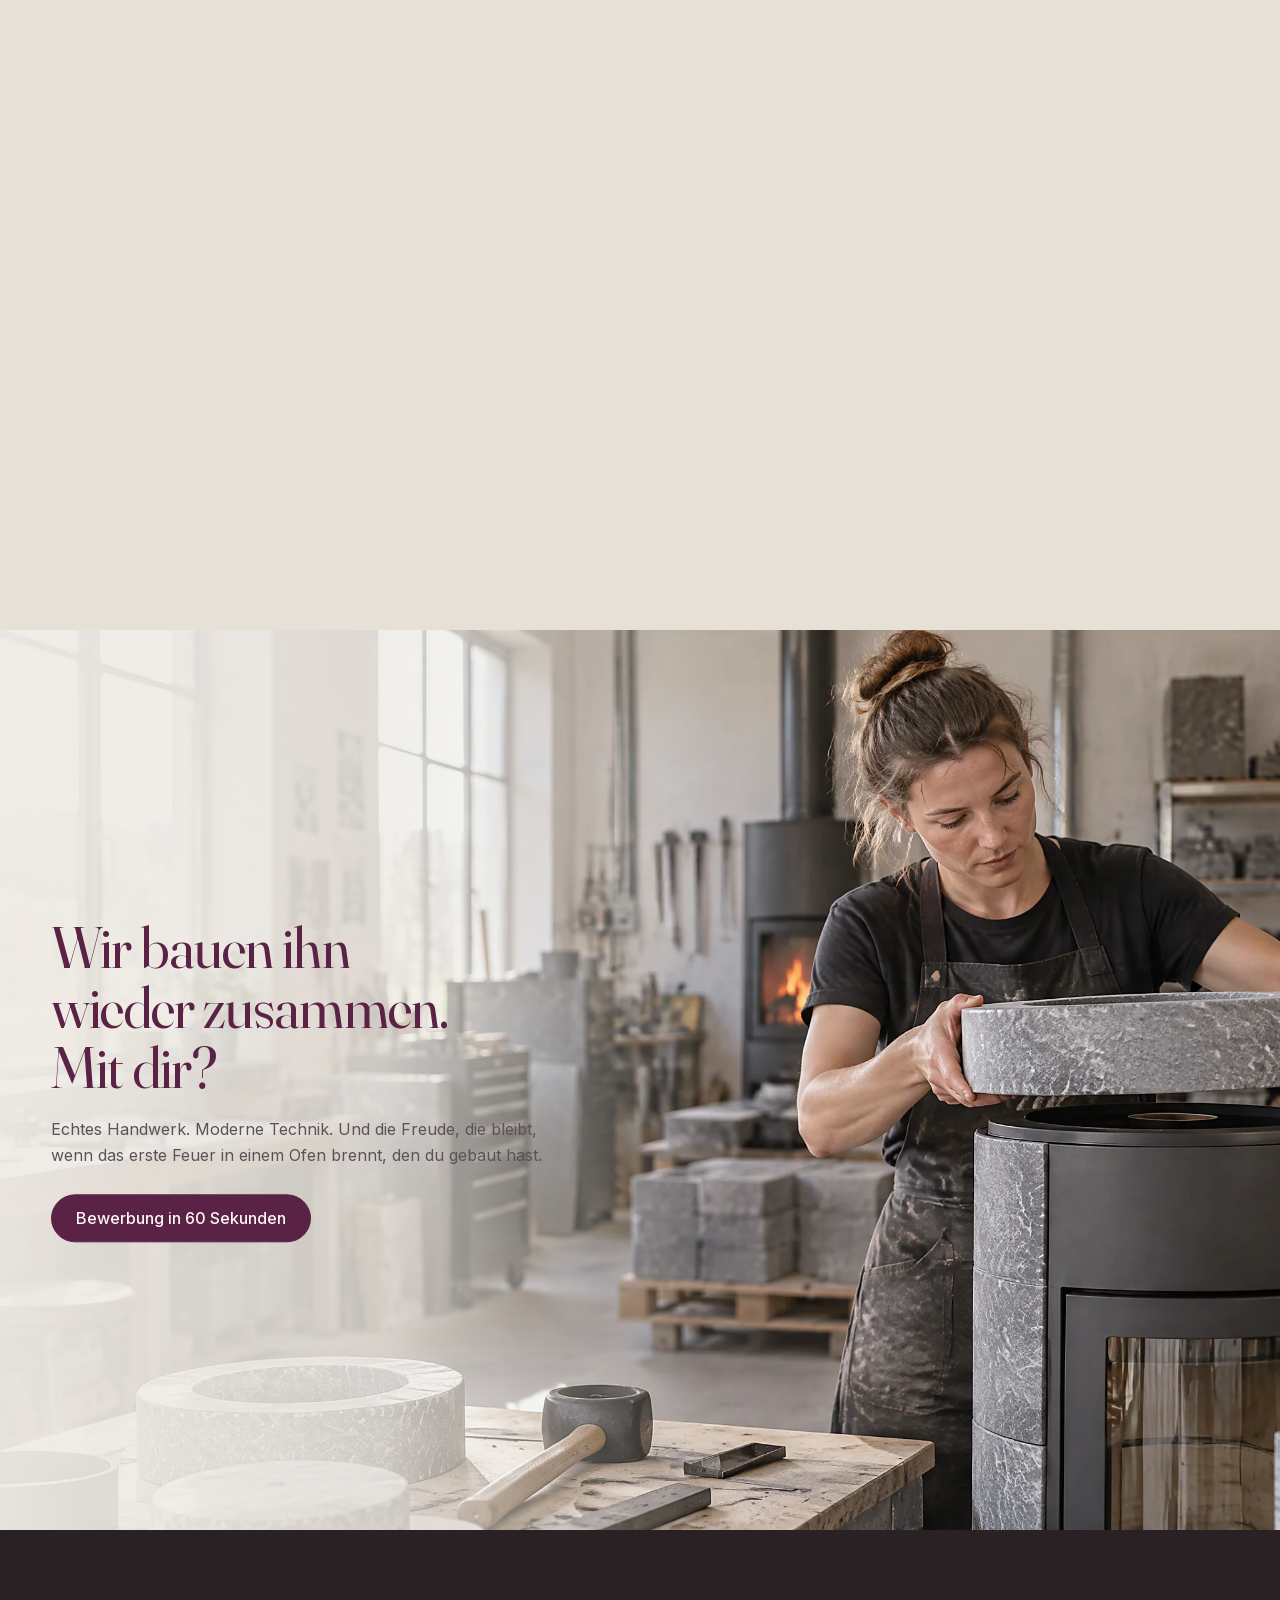
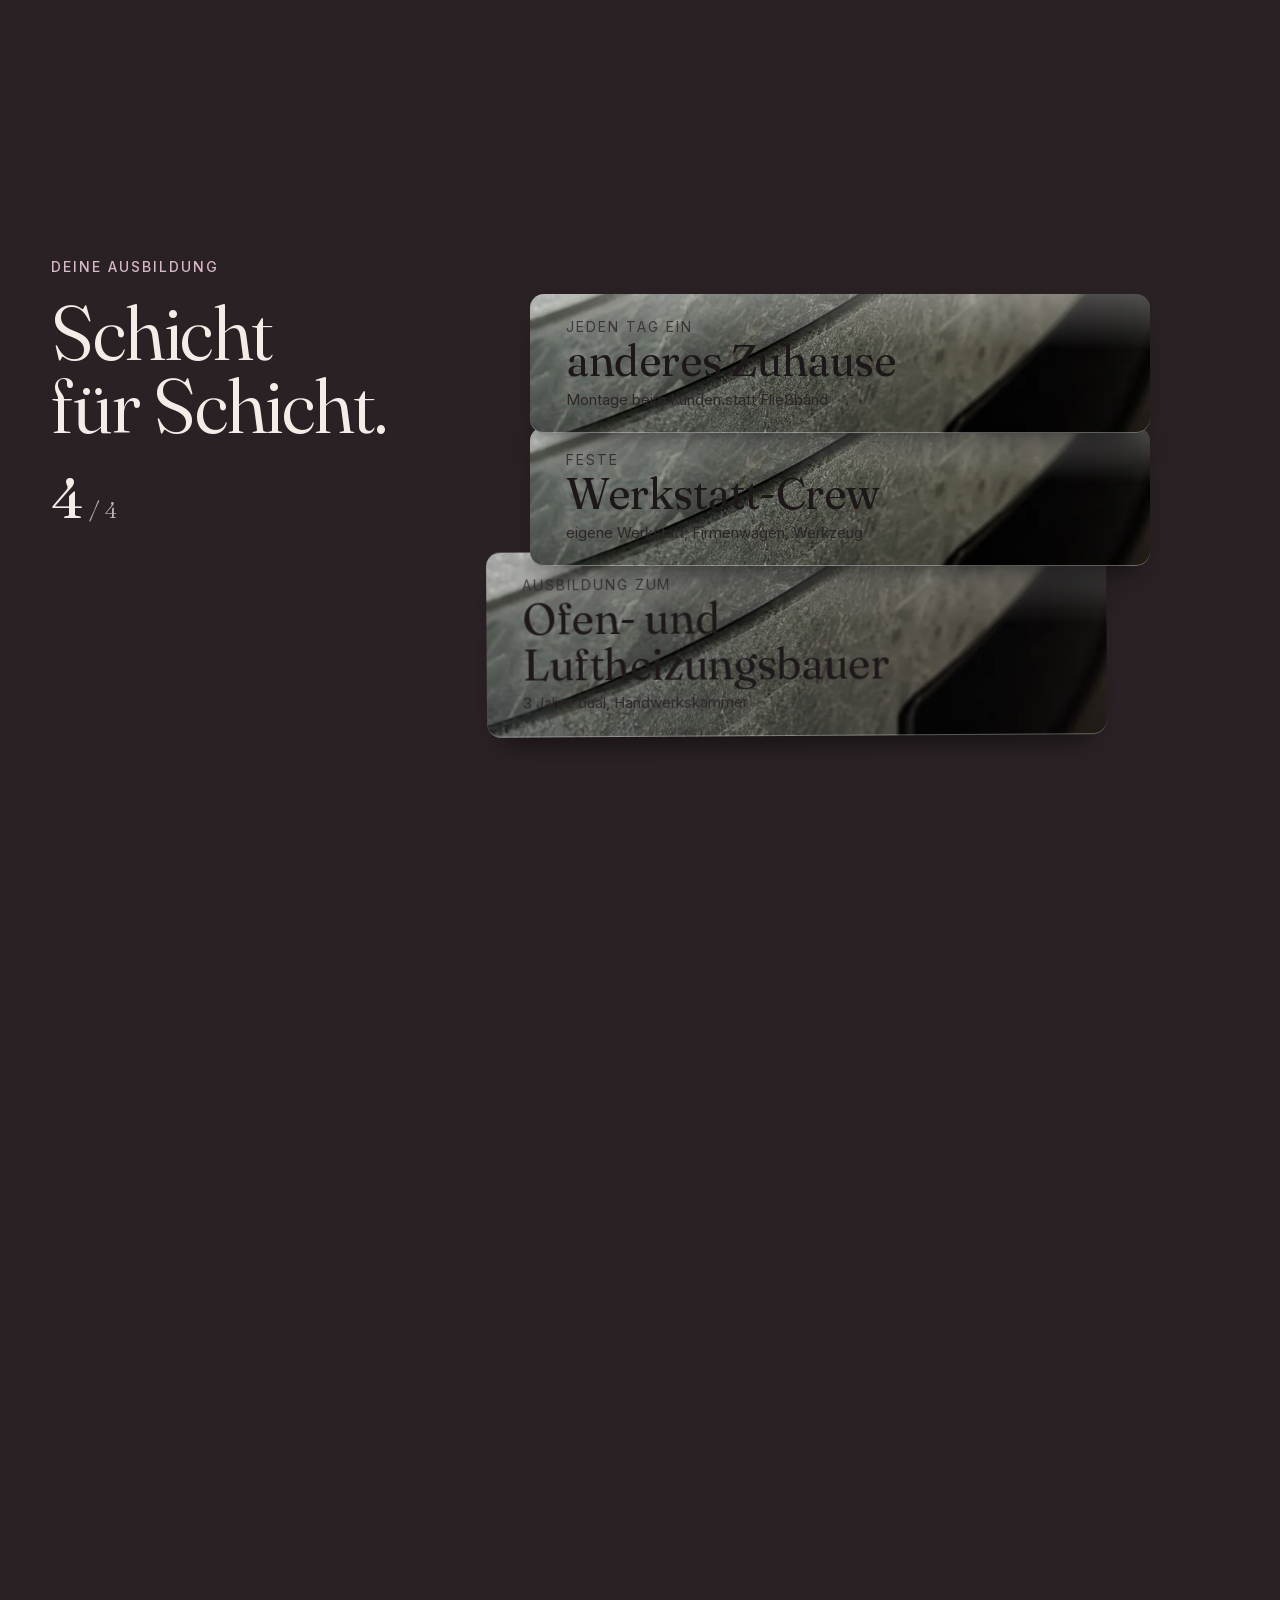
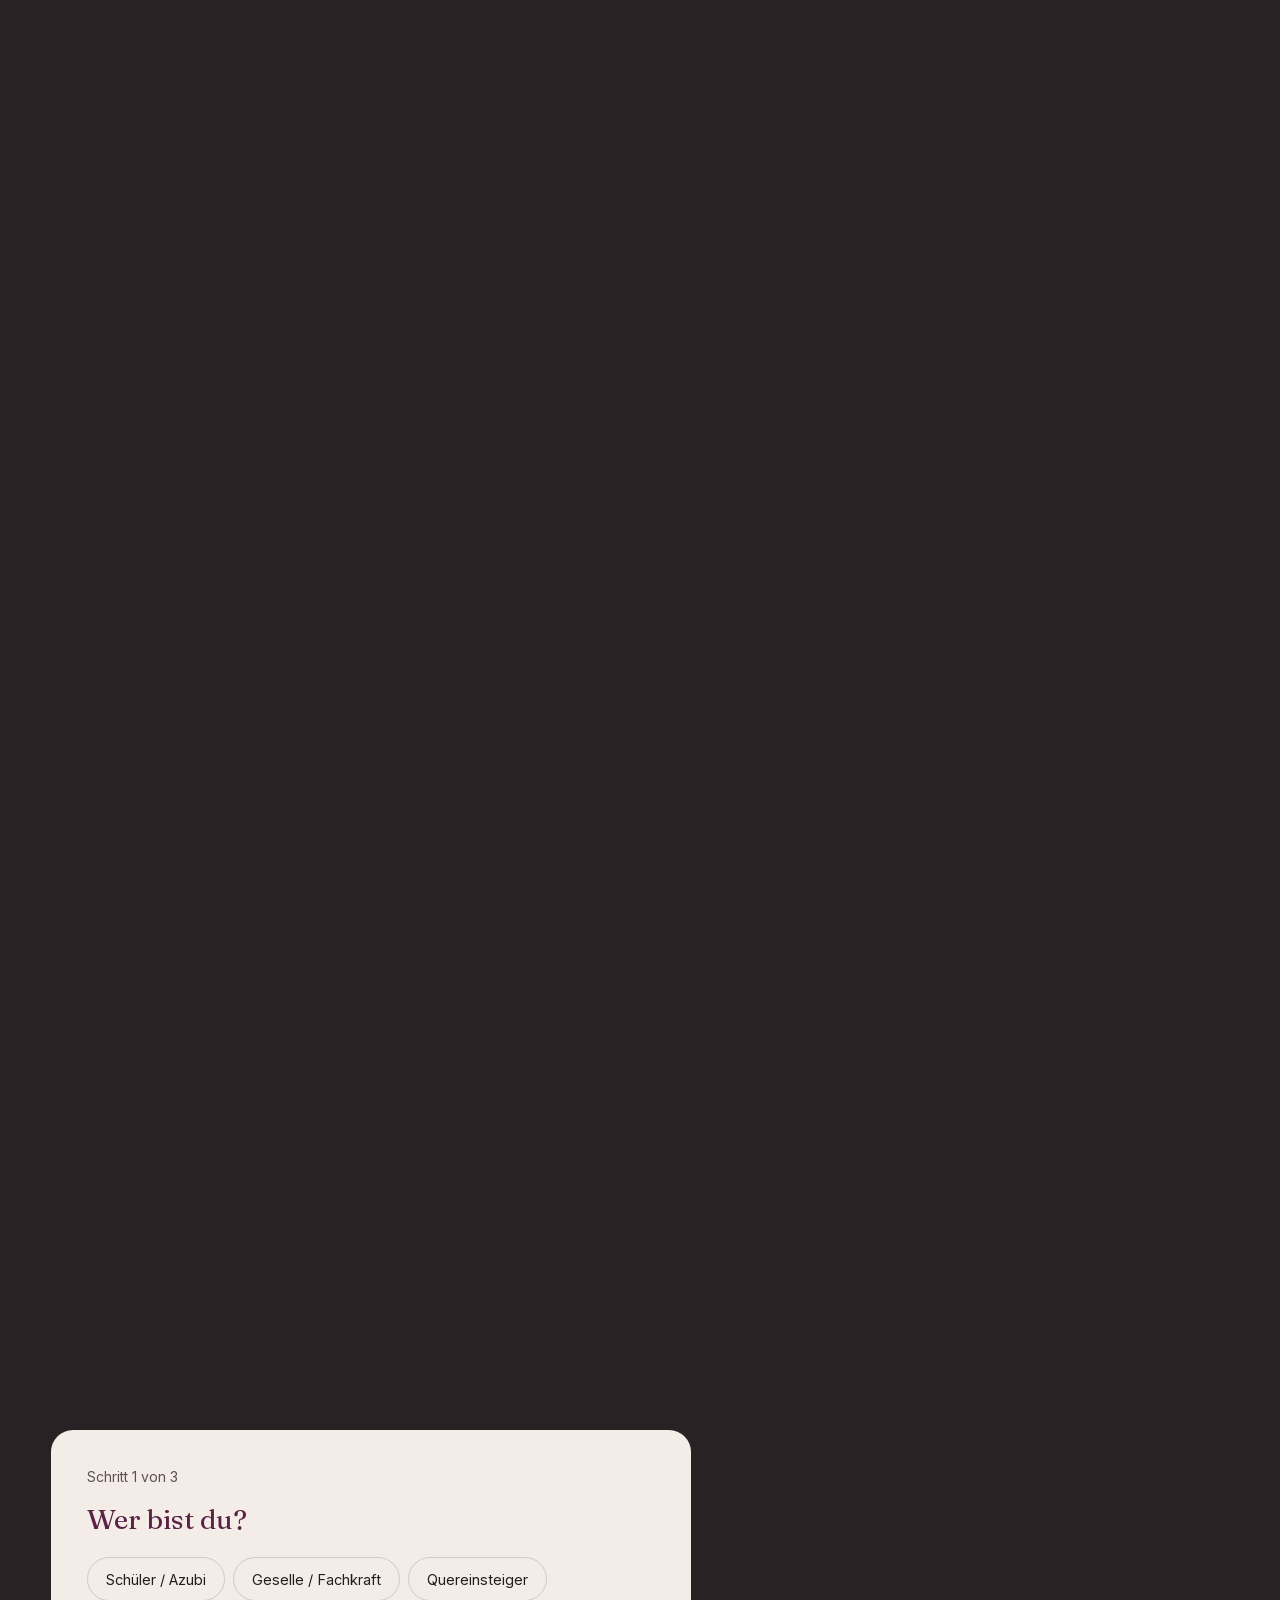
==== commit a4fcf687: "Film 2 Werkstatt, Nahfoto Stahl Co-Authored-By: Claude Opus 5.5 <noreply@anthropic.com>" ====
--- a/site/index.html
+++ b/site/index.html
@@ -250,7 +250,7 @@
 <section class="handwerk" id="handwerk" aria-labelledby="hw-h">
   <div class="hw-bild">
     <img src="assets/img/werkstatt.webp" srcset="assets/img/werkstatt-m.webp 1280w, assets/img/werkstatt.webp 2560w" sizes="max(100vw, 178vh)" alt="Ofenbauerin setzt einen Speckstein-Ring auf einen Ofen" loading="lazy">
-    <video class="hw-film" muted playsinline loop preload="none" hidden></video>
+    <video class="hw-film" muted playsinline preload="none" hidden></video>
   </div>
   <div class="hw-text">
     <h2 class="h2" id="hw-h">Wir bauen ihn<br>wieder zusammen.<br>Mit dir?</h2>
--- a/site/assets/css/style.css
+++ b/site/assets/css/style.css
@@ -388,3 +388,4 @@
   .platte b{font-size:24px}
 }
 @media (prefers-reduced-motion:reduce){.platte{opacity:1}.stapel{height:auto}.stapel-pin{position:relative;height:auto}}
+@media (min-width:900px){.b-film{-webkit-mask-image:linear-gradient(90deg,transparent,#000 calc(var(--m,0)*9%),#000 calc(100% - var(--m,0)*9%),transparent),linear-gradient(transparent,#000 calc(var(--m,0)*7%),#000 calc(100% - var(--m,0)*10%),transparent);-webkit-mask-composite:source-in;mask-image:linear-gradient(90deg,transparent,#000 calc(var(--m,0)*9%),#000 calc(100% - var(--m,0)*9%),transparent),linear-gradient(transparent,#000 calc(var(--m,0)*7%),#000 calc(100% - var(--m,0)*10%),transparent);mask-composite:intersect}}
